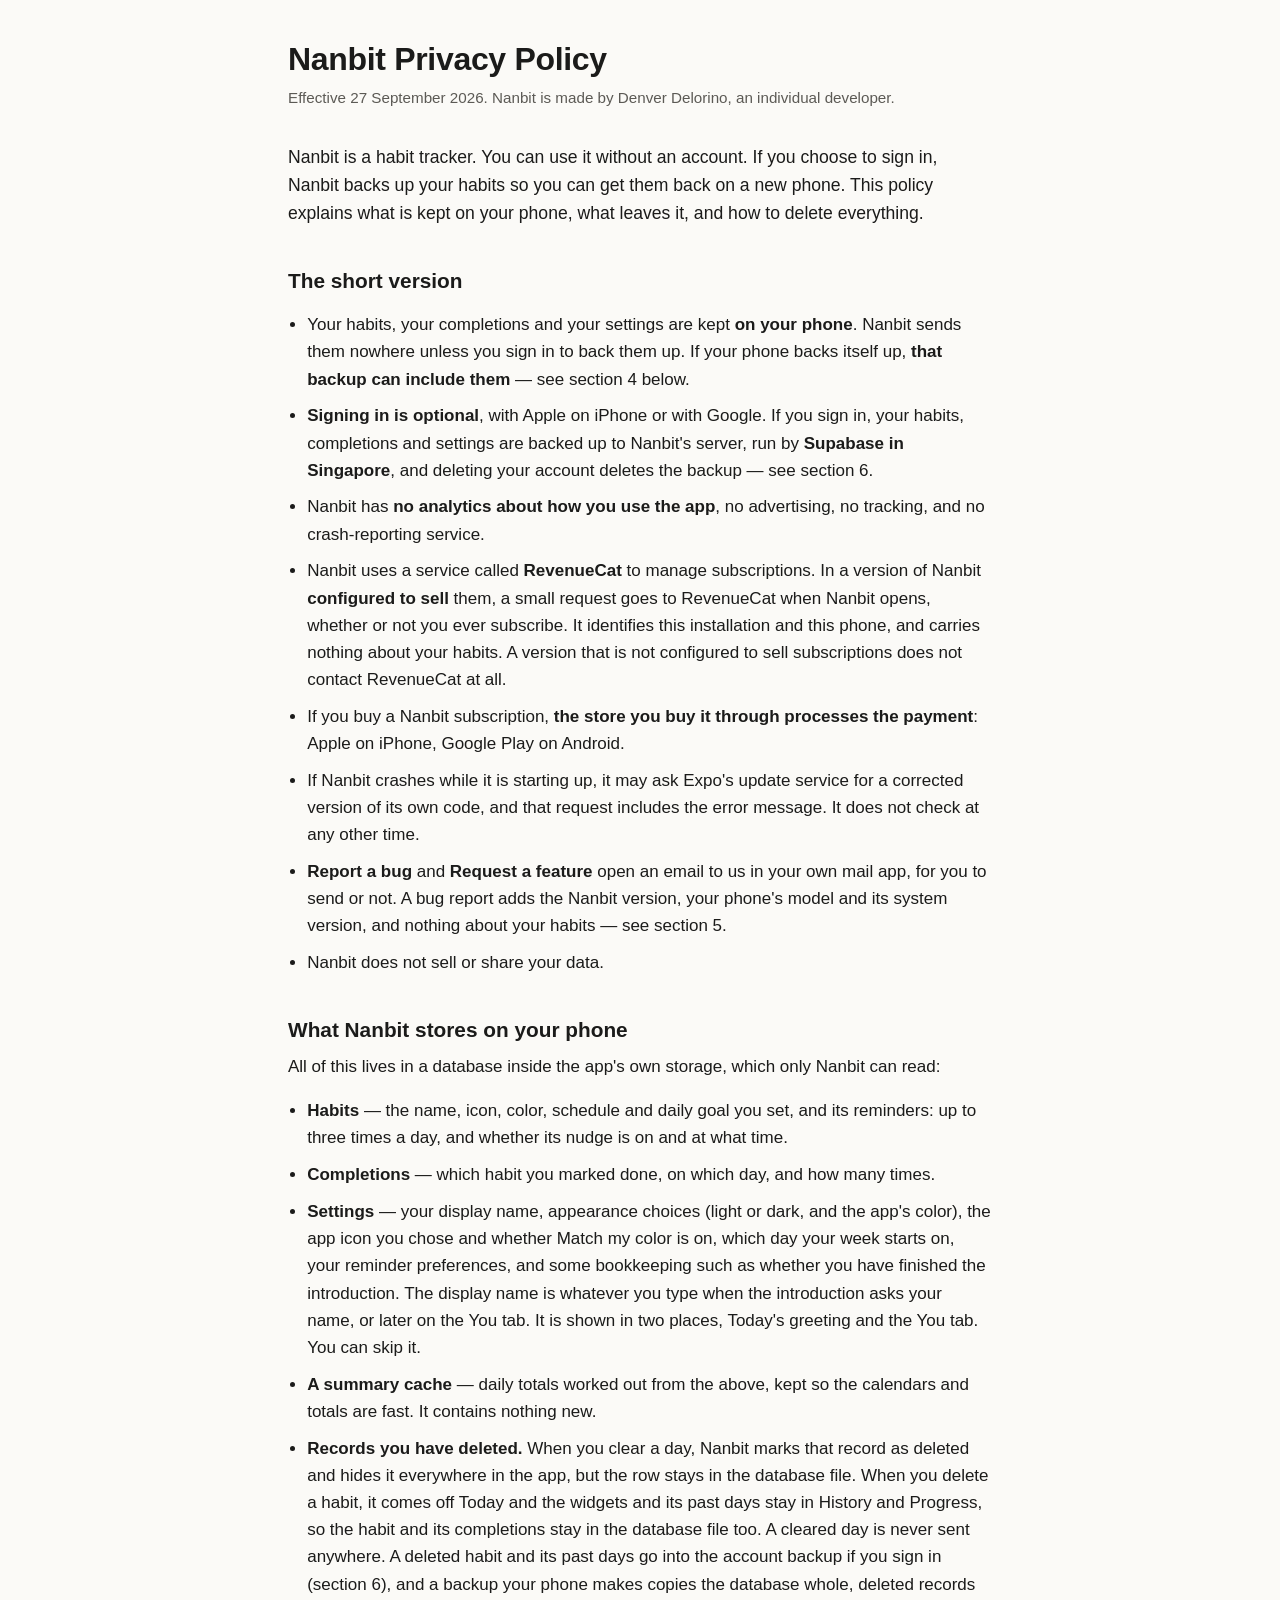
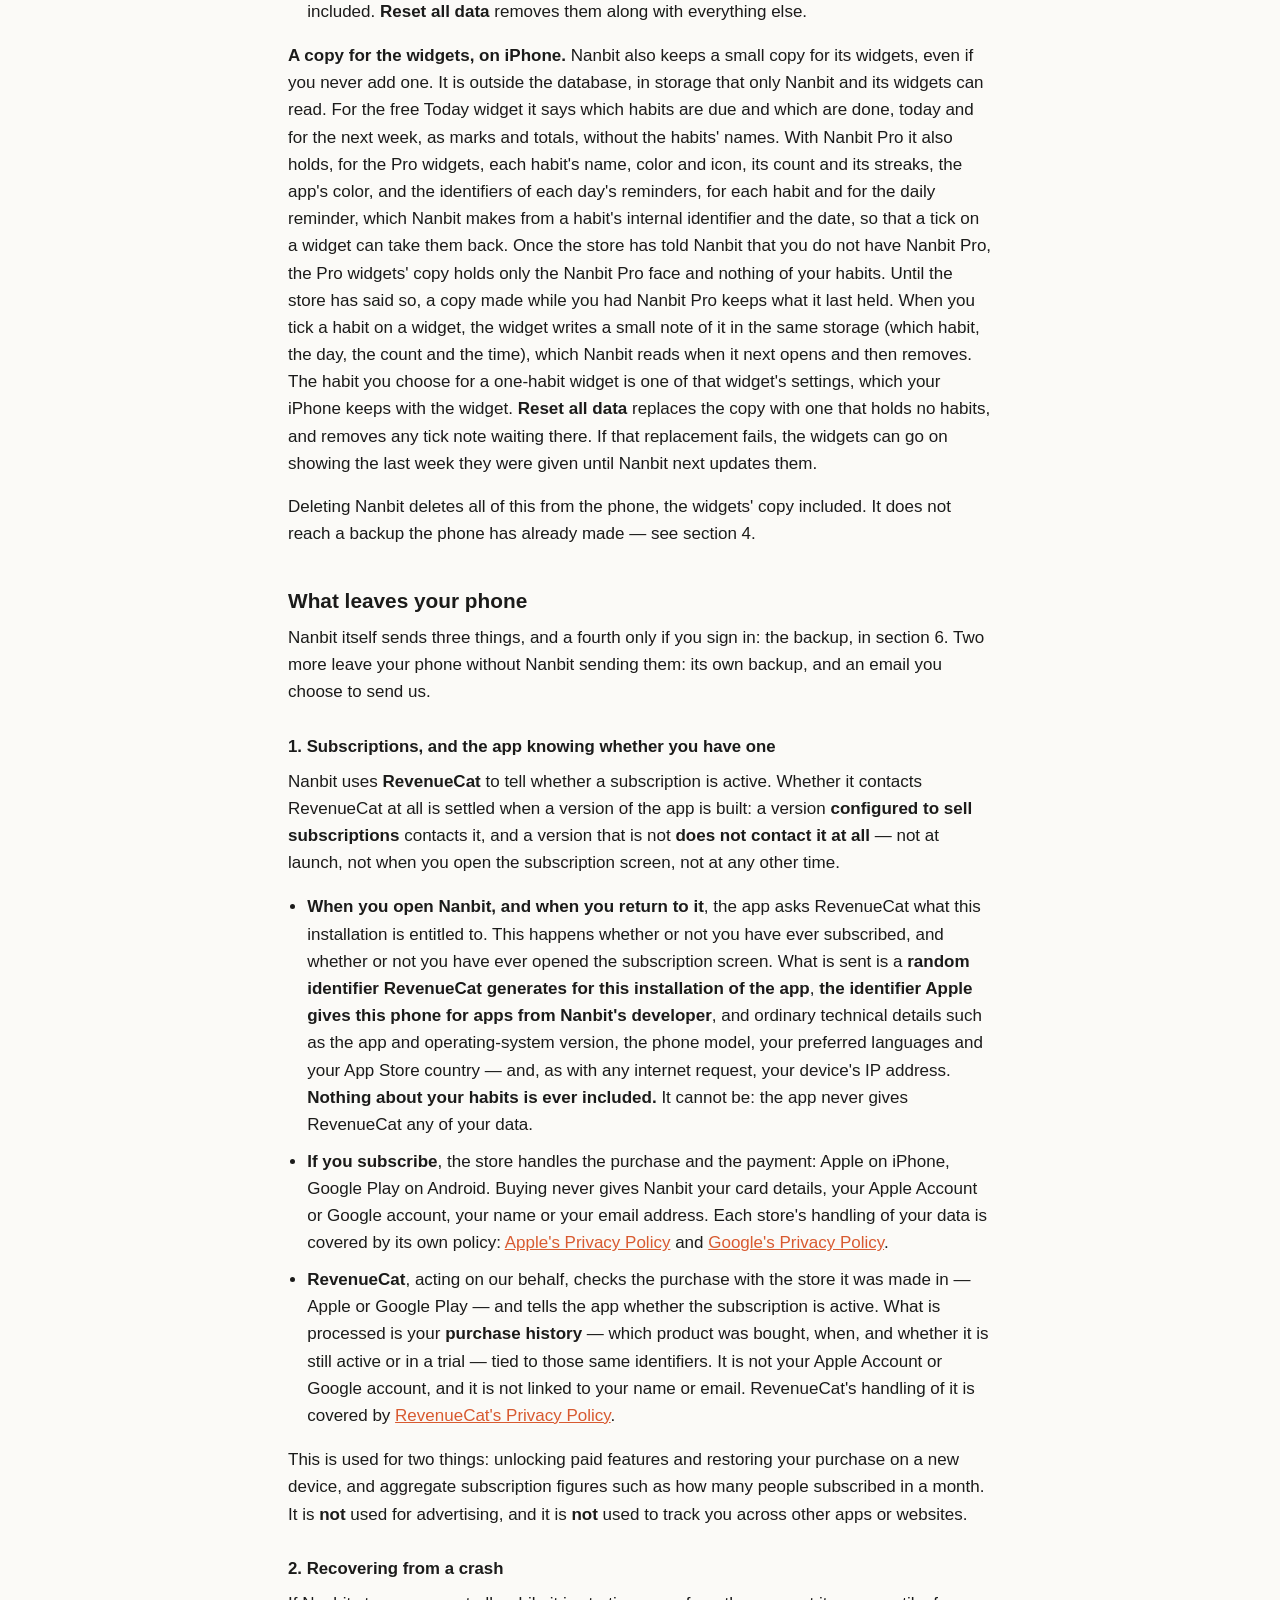
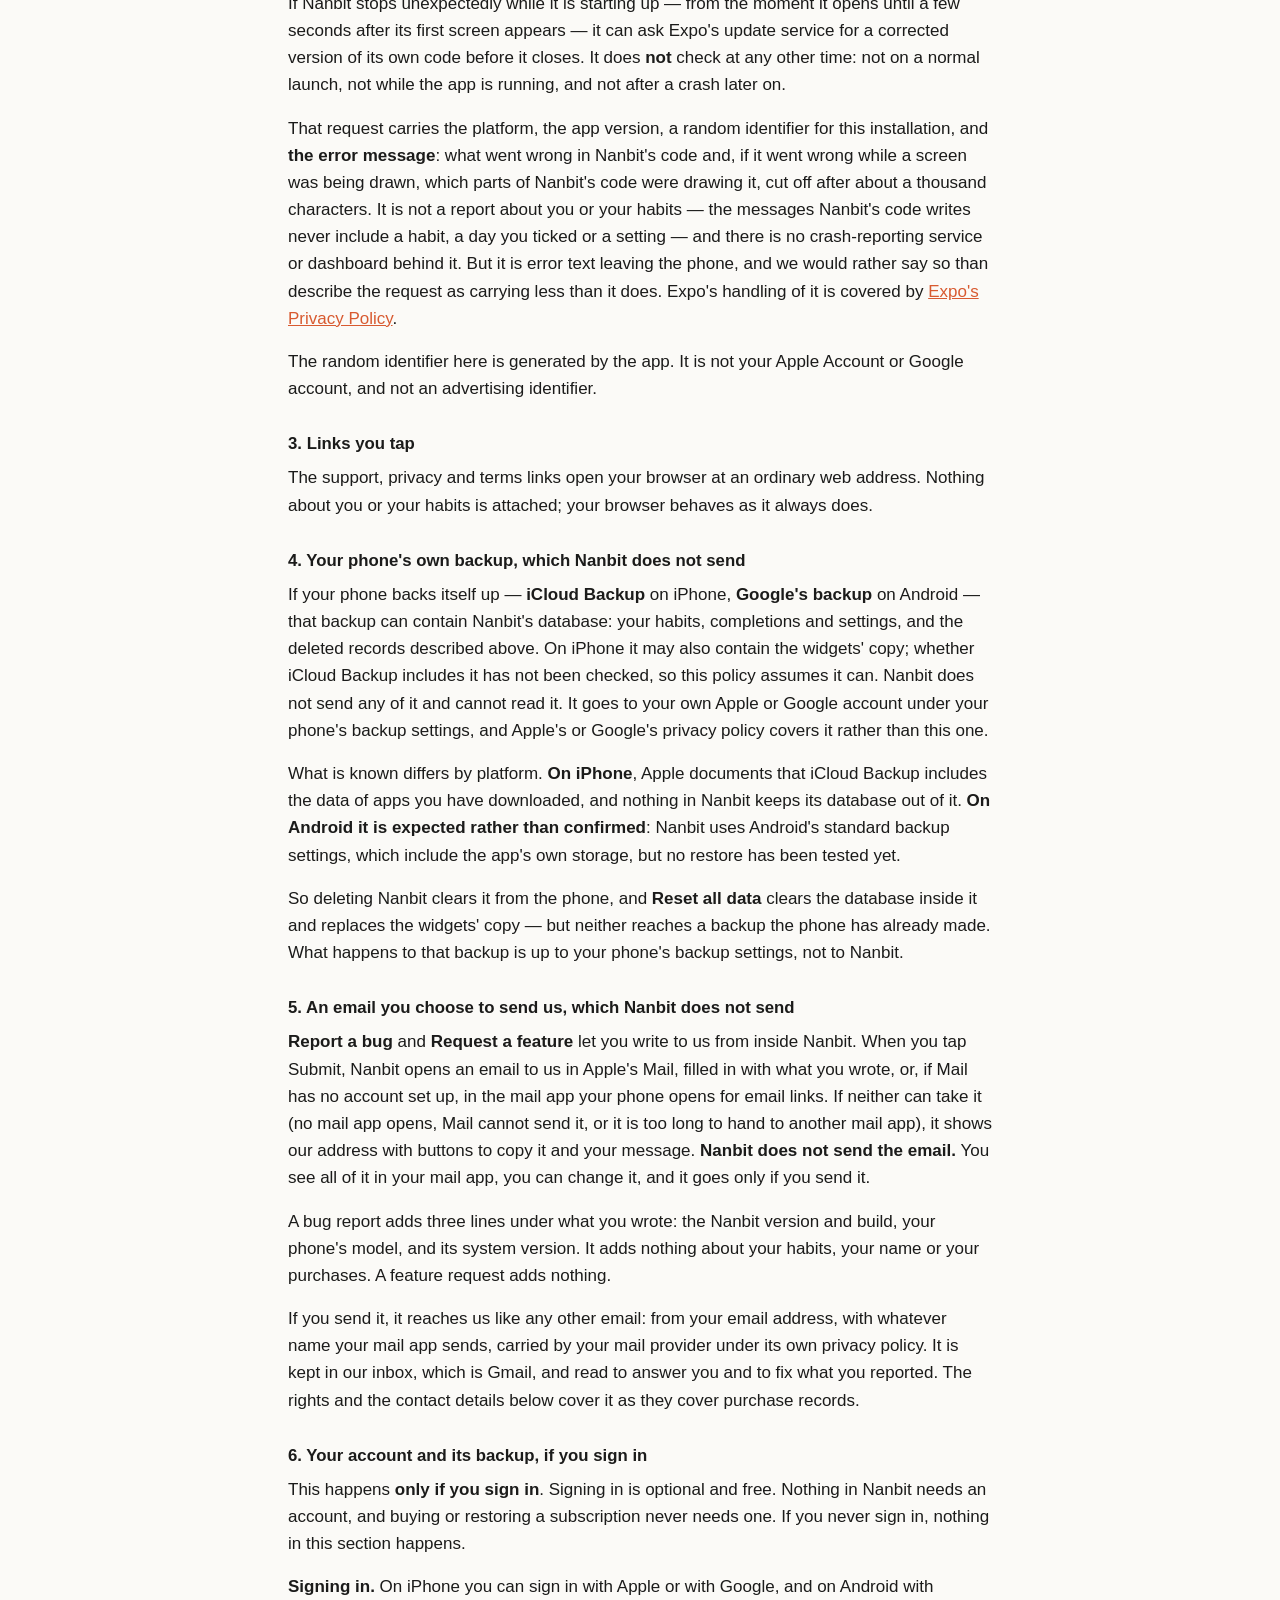
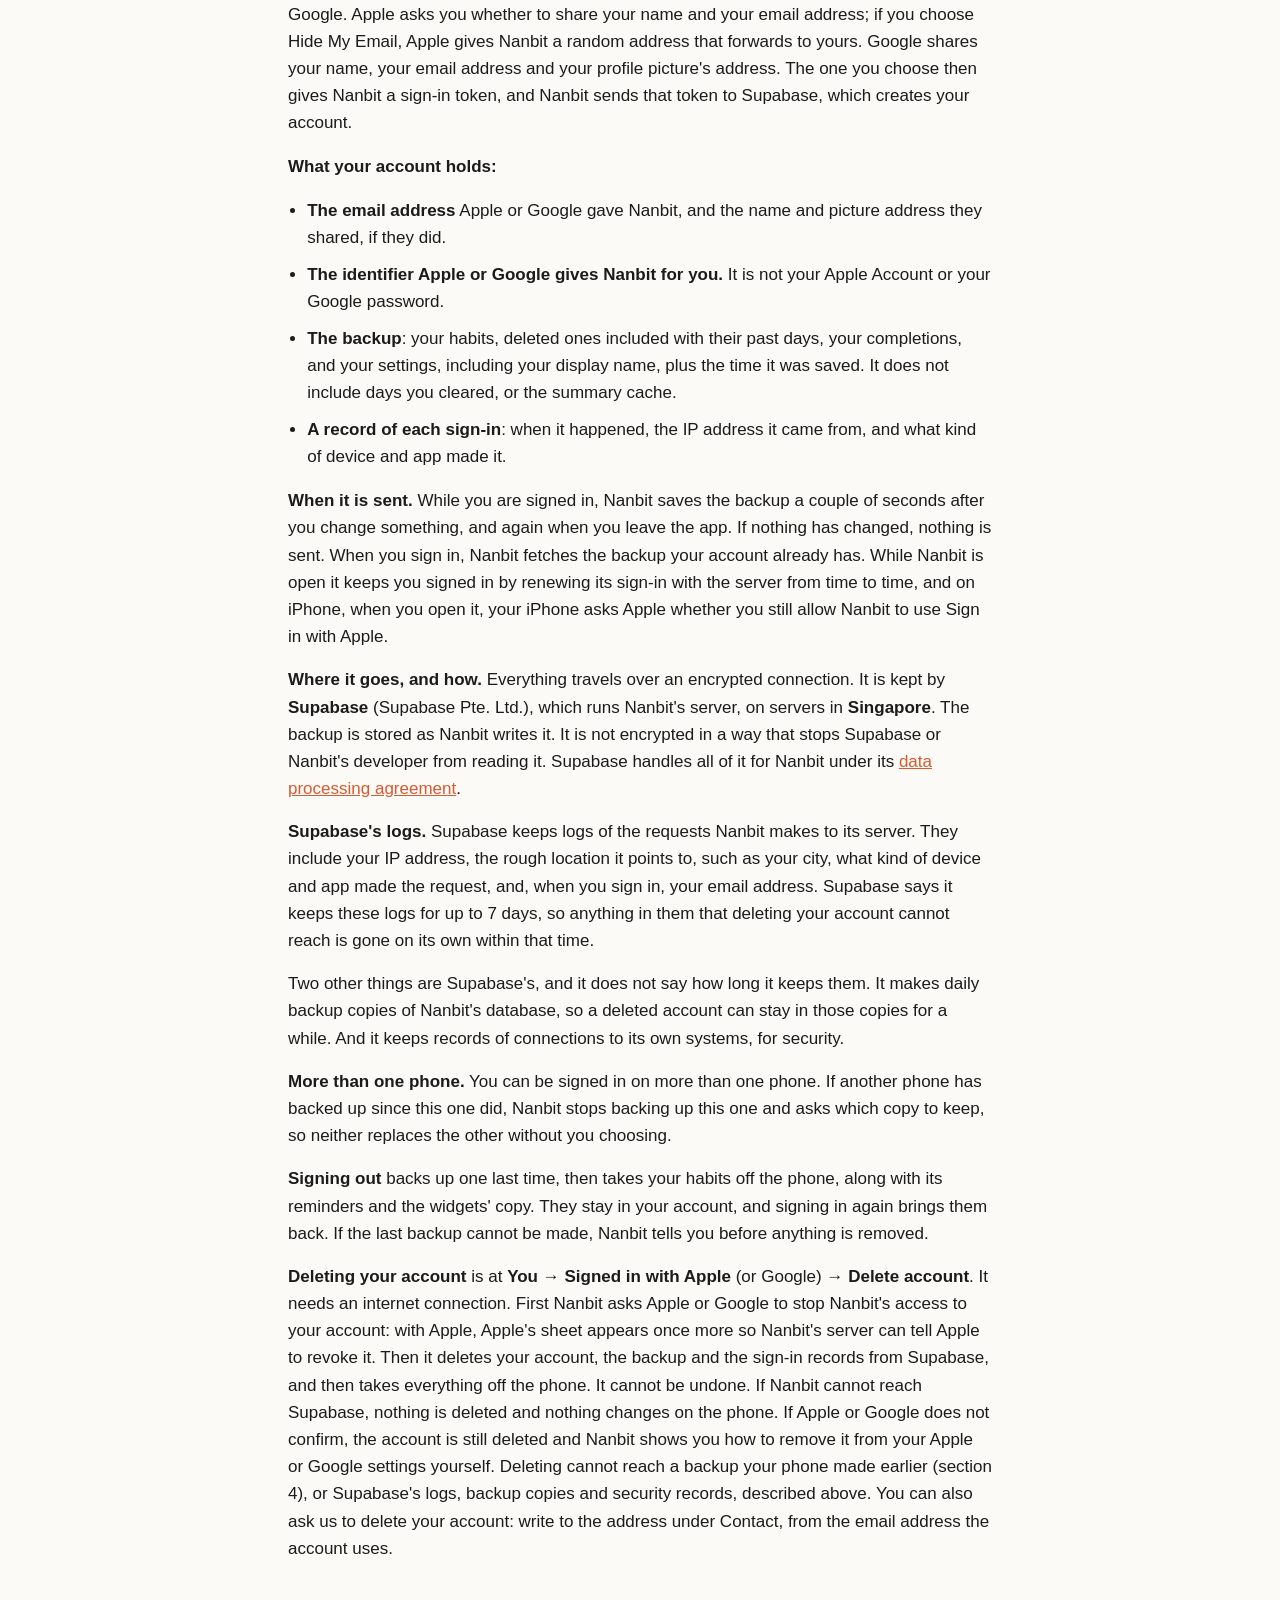
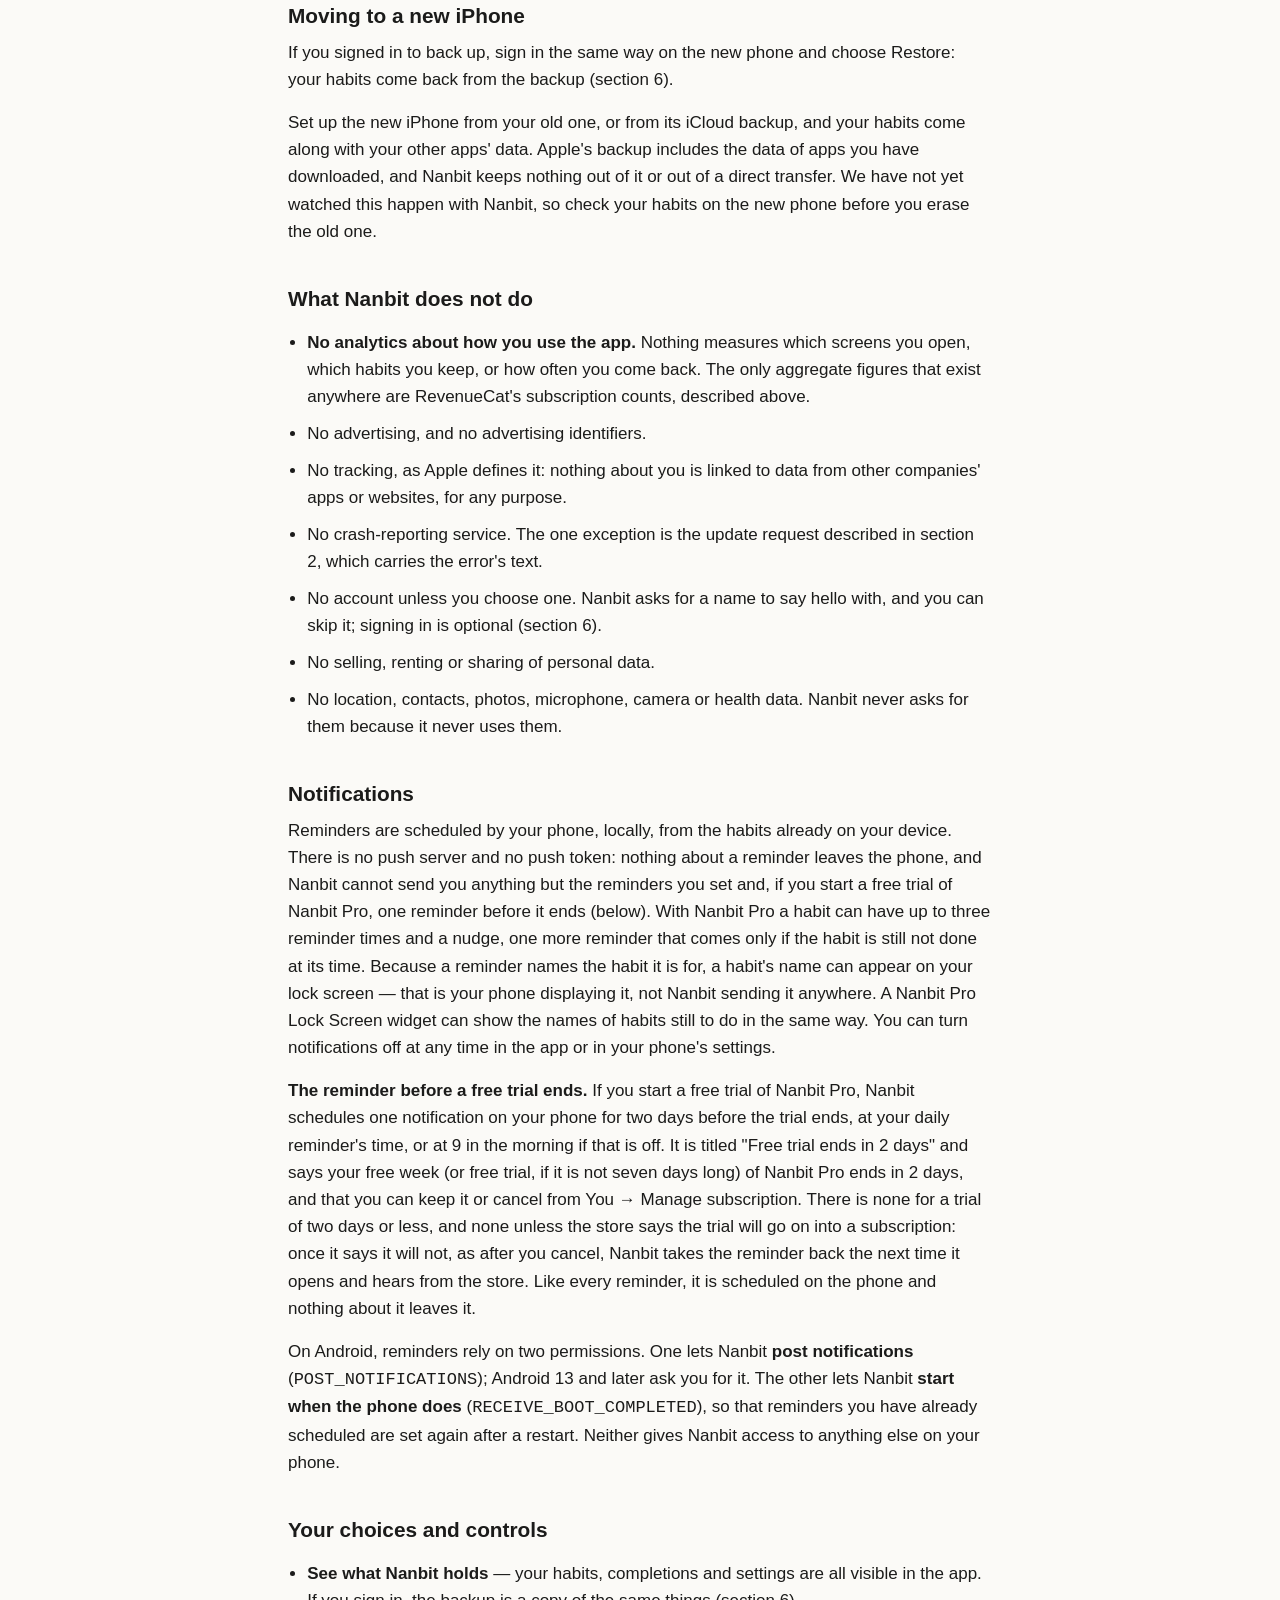
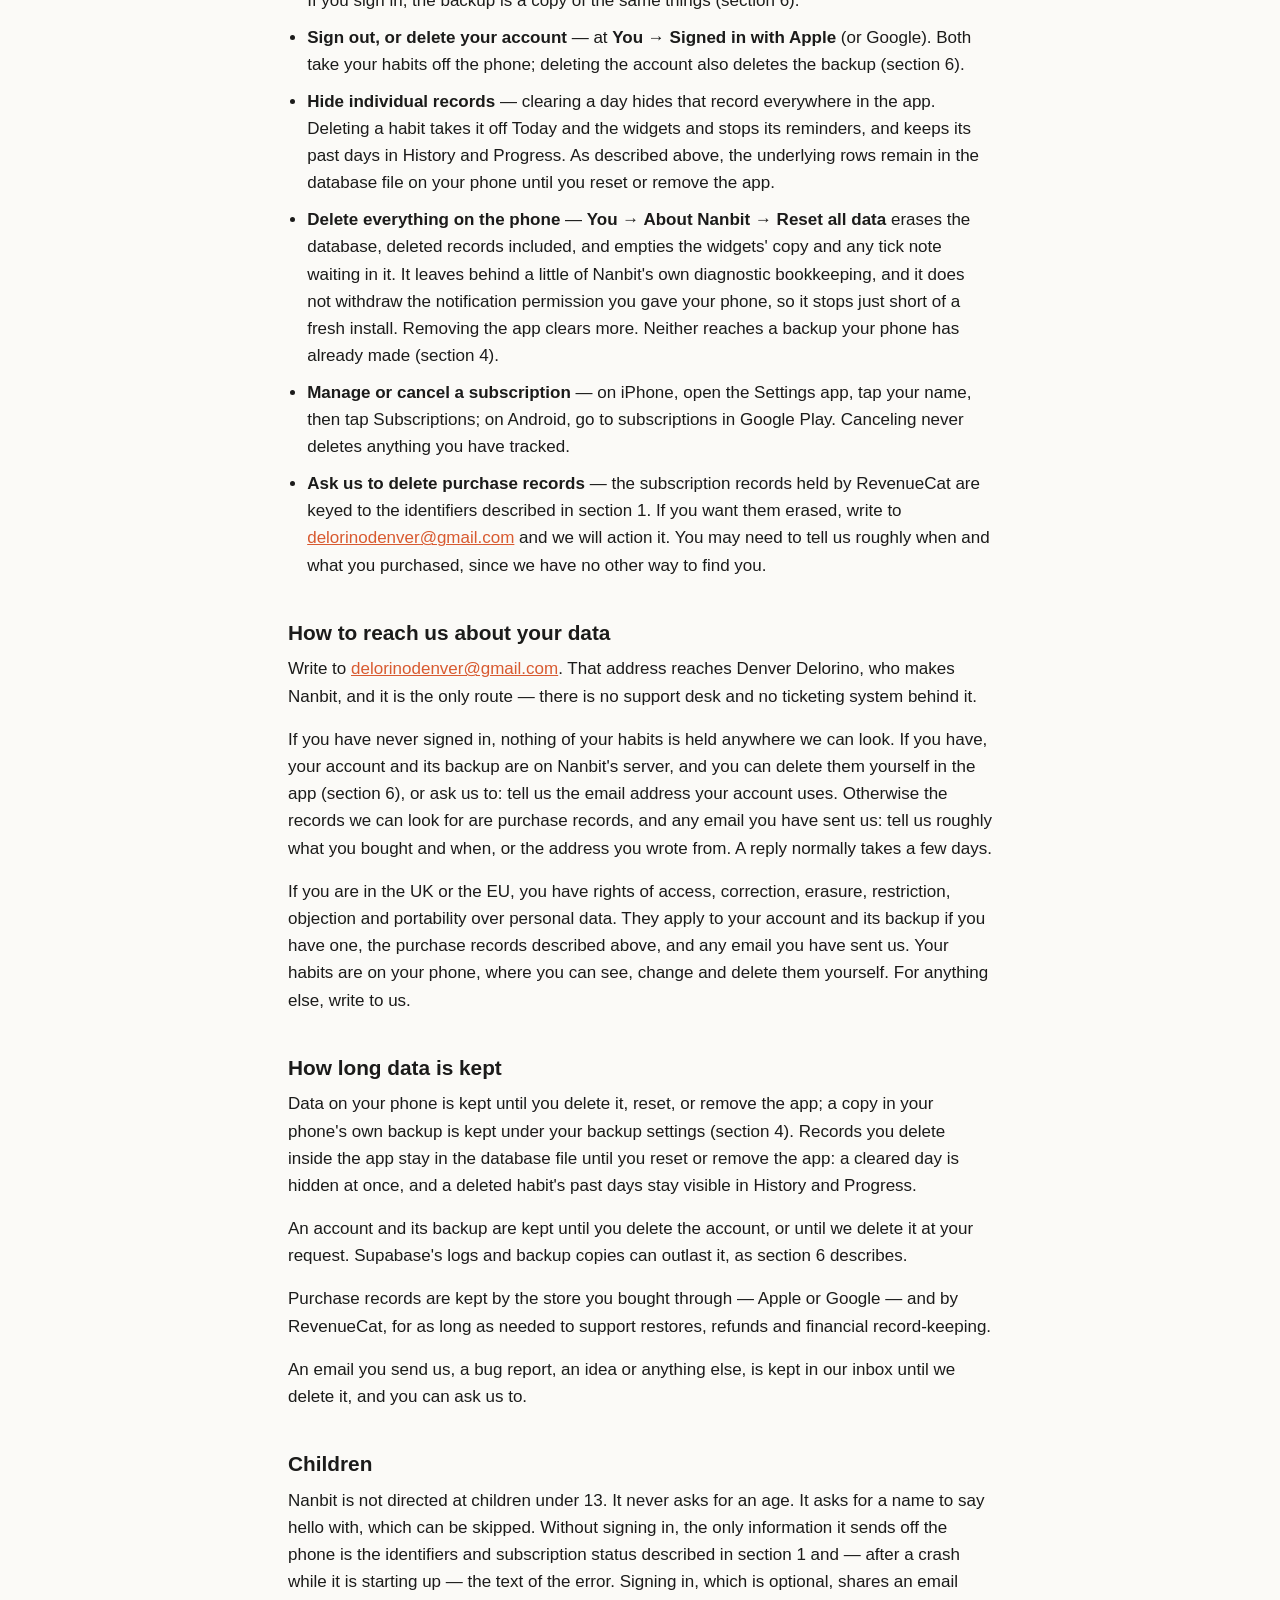
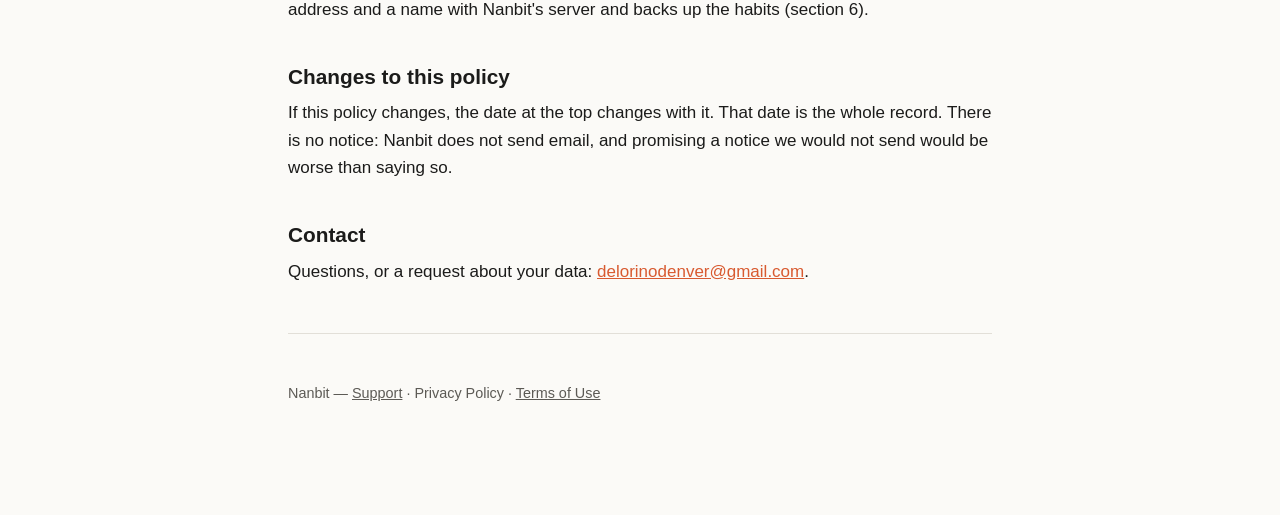
==== privacy.html @ d1ee6d51 "Bring back optional sign-in (Apple, Google) for a free backup, and put the plans last in onboarding " ====
<!doctype html>
<html lang="en">
<head>
<meta charset="utf-8">
<meta name="viewport" content="width=device-width, initial-scale=1">
<title>Nanbit — Privacy Policy</title>
<style>
  :root {
    color-scheme: light dark;
    --ink: #1B1B1A;
    --muted: #5C5A55;
    --rule: #E2DFD8;
    --bg: #FBFAF7;
    --accent: #D85A30;
  }
  @media (prefers-color-scheme: dark) {
    :root {
      --ink: #F2F0EB;
      --muted: #A8A49C;
      --rule: #322F2B;
      --bg: #1B1B1A;
    }
  }
  * { box-sizing: border-box; }
  body {
    margin: 0;
    padding: 40px 20px 96px;
    background: var(--bg);
    color: var(--ink);
    font: 17px/1.6 -apple-system, BlinkMacSystemFont, "Segoe UI", Roboto, Helvetica, Arial, sans-serif;
    -webkit-text-size-adjust: 100%;
  }
  main { max-width: 44rem; margin: 0 auto; }
  h1 { font-size: 2rem; line-height: 1.2; margin: 0 0 8px; letter-spacing: -0.01em; }
  h2 { font-size: 1.3rem; line-height: 1.3; margin: 2.5rem 0 0.6rem; }
  h3 { font-size: 1.05rem; margin: 1.8rem 0 0.4rem; }
  p, li { margin: 0 0 1rem; }
  ul { padding-left: 1.2rem; }
  li { margin-bottom: 0.6rem; }
  a { color: var(--accent); }
  strong { font-weight: 600; }
  .dateline { color: var(--muted); margin: 0 0 2rem; font-size: 0.95rem; }
  .lede { font-size: 1.1rem; }
  hr { border: 0; border-top: 1px solid var(--rule); margin: 3rem 0; }
  footer { color: var(--muted); font-size: 0.9rem; }
  footer a { color: inherit; }
</style>
</head>
<body>
<main>

<h1>Nanbit Privacy Policy</h1>
<!--
  The date below is not moved in the commit that rewrote this page, on purpose.
  This page's own rule is that its date is the whole record of a change, and the
  project's rule is that the date names the day a version becomes the live one
  (README, Rule B). This version goes live on the day 1.1 is submitted for
  review, the owner's decision of 23 September 2026: App Review can open this
  policy from inside the app while testing. The date moves to that submission
  day in the commit that publishes this text.
-->
<p class="dateline">Effective 27 September 2026. Nanbit is made by Denver Delorino, an individual developer.</p>

<!--
  What this rewrite replaced, recorded rather than silently deleted.

  The version live since 13 September 2026 described "You → Export data" and a
  sync that might arrive later. On the morning of 23 September 2026 this page
  was rewritten for an optional account on iPhone — Sign in with Apple, with the
  habits backed up to a Supabase project in Singapore — and that version was
  never published. The owner removed sign-in and accounts the same evening:
  Nanbit ships with no account and no server. This is the rewrite for that app.
  The export was removed on 22 September 2026.

  Every sentence was checked against the code on the evening of 23 September
  2026, with the sources read that day (ROADMAP, "Sign-in removed", has the
  list):

  - What leaves the phone. The only requests left are RevenueCat's SDK and
    expo-updates' error-recovery check; the app's own code makes none
    (src/platform/no-habit-data-leaves.test.ts holds that). RevenueCat iOS
    5.87.1 sends, in its default headers (HTTPClient.swift, read at that tag
    on GitHub), the app and OS versions, the device model, preferred locales,
    the storefront country and X-Apple-Device-Identifier, the IDFV, with no
    condition. Until this rewrite the page listed only RevenueCat's random
    installation identifier, and About said "a random ID for the install and
    nothing else"; both were short of the truth.
  - The crash-recovery request. expo-updates 57 (ErrorRecovery.swift,
    FileDownloader.swift) listens only from launch until ten seconds after the
    first screen, asks for an update from the launch that failed, and sends the
    error as time, domain, code and description, cut to 1,024 characters in the
    Expo-Fatal-Error header. The description is React Native's message, and for
    an error while a screen is drawn React Native appends the component stack
    to it ("This error is located at:", ExceptionsManager.js reportException);
    the line-by-line JavaScript stack is not sent. Until this rewrite the page
    said "the next launch", which was wrong, and "the programmer-facing trace",
    which was half right: a component stack for render errors, nothing more.
    Whether iOS sends a header with line breaks in it intact has not been
    observed.
  - That the error text carries no habit data is a search of every error the
    app builds, now held by src/platform/no-habit-data-leaves.test.ts.
  - Where the data lives, and what removes it: see the comments beside each
    section below.
-->
<!-- Changed 2 October 2026, not yet published: sign-in came back as an optional, free backup (ROADMAP, "Sign-in returns"). -->
<p class="lede">Nanbit is a habit tracker. You can use it without an account. If
you choose to sign in, Nanbit backs up your habits so you can get them back on
a new phone. This policy explains what is kept on your phone, what leaves it,
and how to delete everything.</p>

<h2>The short version</h2>
<ul>
  <li>Your habits, your completions and your settings are kept <strong>on your
    phone</strong>. Nanbit sends them nowhere unless you sign in to back them
    up. If your phone backs itself up, <strong>that backup can include
    them</strong> — see section 4 below.</li>
  <li><strong>Signing in is optional</strong>, with Apple on iPhone or with
    Google. If you sign in, your habits, completions and settings are backed up
    to Nanbit's server, run by <strong>Supabase in Singapore</strong>, and
    deleting your account deletes the backup — see section 6.</li>
  <li>Nanbit has <strong>no analytics about how you use the app</strong>, no
    advertising, no tracking, and no crash-reporting service.</li>
  <li>Nanbit uses a service called <strong>RevenueCat</strong> to manage
    subscriptions. In a version of Nanbit <strong>configured to sell</strong>
    them, a small request goes to RevenueCat when Nanbit opens, whether or not
    you ever subscribe. It identifies this installation and this phone, and
    carries nothing about your habits. A version that is not configured to sell
    subscriptions does not contact RevenueCat at all.</li>
  <li>If you buy a Nanbit subscription, <strong>the store you buy it through
    processes the payment</strong>: Apple on iPhone, Google Play on
    Android.</li>
  <li>If Nanbit crashes while it is starting up, it may ask Expo's update service
    for a corrected version of its own code, and that request includes the
    error message. It does not check at any other time.</li>
  <!--
    Added 25 September 2026, with the Report a bug and Request a feature card;
    not yet published. Section 5 has the detail and the reasoning.
  -->
  <li><strong>Report a bug</strong> and <strong>Request a feature</strong> open
    an email to us in your own mail app, for you to send or not. A bug report
    adds the Nanbit version, your phone's model and its system version, and
    nothing about your habits — see section 5.</li>
  <li>Nanbit does not sell or share your data.</li>
</ul>

<h2>What Nanbit stores on your phone</h2>
<p>All of this lives in a database inside the app's own storage, which only
Nanbit can read:</p>
<ul>
  <!-- Changed 25 September 2026, not yet published: "colour" became "color",
    the owner's request that day for American spelling everywhere. -->
  <!-- Changed 26 September 2026, not yet published. It said "the name, icon,
    color, schedule, daily goal and reminder time you set." Schema 6 (the
    owner's round 5) added a habit's extra reminder times and its nudge, each
    stored on the habit: reminder_more, nudge_enabled and nudge_time
    (src/db/schema.ts), kept whether or not Nanbit Pro is active. -->
  <li><strong>Habits</strong> — the name, icon, color, schedule and daily goal
    you set, and its reminders: up to three times a day, and whether its nudge
    is on and at what time.</li>
  <li><strong>Completions</strong> — which habit you marked done, on which day,
    and how many times.</li>
  <!-- Changed 24 September 2026, not yet published: "appearance choice" became
    "appearance choices", naming the colour theme stored beside light and dark
    since that day (accentTheme, src/logic/types.ts). Changed again 25
    September 2026, not yet published: "the app's colour" became "the app's
    color", the owner's American spelling. -->
  <!-- Changed 26 September 2026, not yet published: the app icon added. The
    setting is appIcon, { matchColor, icon } (src/logic/types.ts), since the
    owner's round 5; the icon itself is asked of iOS, which shows it. -->
  <li><strong>Settings</strong> — your display name, appearance choices (light or
    dark, and the app's color), the app icon you chose and whether Match my
    color is on, which day your week starts on, your reminder preferences, and some bookkeeping such as
    whether you have finished the introduction. The display name is whatever you
    type when the introduction asks your name, or later on the You tab. It is shown in two places, Today's greeting and the
    You tab. You can skip it.</li>
  <!--
    Corrected 24 September 2026, unpublished: the list named "the streak
    grace-day switch", which the owner removed that day with everything behind
    it ("A missed scheduled day now breaks a streak"). A phone that had set it
    may still hold its row, unread, until Reset; "some bookkeeping" covers it.
  -->
  <!--
    Corrected 23 September 2026, unpublished: it said "Nanbit never asks for
    your real name". The owner's onboarding redesign that day added a step
    titled "What's your name?", which asks exactly that. The name is shown in
    Today's greeting (app/(tabs)/index.tsx, greetingLine) and on the You tab
    (app/(tabs)/you.tsx), and is never sent anywhere
    (src/platform/no-habit-data-leaves.test.ts). Until the warm theme of the
    same night it said the You tab was "the one place it is shown", which the
    greeting made false.
  -->
  <!-- Changed 24 September 2026, not yet published: "kept so the charts are
    fast". The Stats tab's charts went that day, when it was rebuilt as
    Progress; the totals still feed History's calendar (app/(tabs)/history.tsx,
    dayTotals). -->
  <li><strong>A summary cache</strong> — daily totals worked out from the above,
    kept so the calendars and totals are fast. It contains nothing new.</li>
  <!--
    Corrected 24 September 2026, unpublished. This said deleting a habit hides
    it everywhere in the app. Since the owner replaced Archive with a delete
    that keeps the past, a deleted habit leaves Today and the widget and stays
    in History and Stats (src/db/repo.ts, deleteHabit, which writes ended_on
    and never deleted_at). Clearing a day still tombstones the completion.

    Changed 26 September 2026, not yet published: "the widget" became "the
    widgets", with the Nanbit Pro widgets of that day.
  -->
  <li><strong>Records you have deleted.</strong> When you clear a day, Nanbit
    marks that record as deleted and hides it everywhere in the app, but the row
    stays in the database file. When you delete a habit, it comes off Today and
    the widgets and its past days stay in History and Progress, so the habit and its
    completions stay in the database file too. A cleared day is never sent
    anywhere. A deleted habit and its past days go into the account backup if
    you sign in (section 6), and a backup your phone makes copies the database
    whole, deleted records included. <strong>Reset all data</strong> removes them along
    with everything else.<!-- Changed 24 September 2026, not yet published:
    "History and Stats" became "History and Progress" with the tab's new
    name. --></li>
</ul>
<!--
  The widget's copy, from the code (checked 23 September 2026):

  - What it holds is `SmallFace` in src/widget/timeline.ts: a model version,
    the day, the date as Today writes it, the state, and for a list the two
    totals, one true/false mark per due habit, each mark's habit colour for the
    light and the dark theme (`ticksLight`, `ticksDark`, the palette's hex
    values), and a count of marks that did not fit. Today and DAYS_AHEAD (7)
    days after it, then a face with no date or marks. No ids, names or icons.
    src/platform/pages.test.ts holds "without the habits' names" to those
    fields, here and in About, and the colours to the palette's own values.
    *Until 24 September 2026 this said "No ids, names, icons or colours", true
    until the widget's marks took each habit's tick colour that day (checked
    against the code the same day). The sentence below is unchanged: a colour
    is a mark's, not a name.*
  - Where: the App Group's UserDefaults, through expo-widgets'
    WidgetsStorage.swift, written from src/widgetHost/index.ts whenever the
    app's data or day changes, whether or not a widget has been added, and only
    on iOS.
  - Replaced, not deleted: resetThisPhone (src/lib/wipe.ts) pushes a
    habit-free week, and one push overwrites the stored week whole. If that
    push fails, the old week stays until the next push.
  - Removed with the app. Apple, "Configuring app groups", read 23 September
    2026: the APIs "to read and write data to that group's shared container"
    include "the init(suiteName:) method to access the app group's shared user
    defaults database". And containerURL(forSecurityApplicationGroupIdentifier:),
    read the same day: "when all the apps in a given app group are removed from
    the device, the system detects this condition and removes the corresponding
    group directory as well". Nanbit and its widget are the group's only
    members. *Until 23 September the page said only what Apple says about the
    storage, because the second quotation had been read and the first had not;
    both have now.*
  - Earlier in the day this paragraph also said signing out and deleting your
    account replaced the copy; both went with sign-in.
-->
<!--
  Changed 26 September 2026, not yet published: the Nanbit Pro widgets of the
  owner's round 5. The paragraph said: "A copy for the widget, on iPhone.
  Nanbit also keeps a small copy for its home-screen widget, even if you never
  add the widget. It is outside the database, in storage that only Nanbit and
  its widget can read. It says which habits are due and which are done, today
  and for the next week, as marks and totals, without the habits' names.
  Reset all data replaces it with one that holds no habits. If that
  replacement fails, the widget can go on showing the last week it was given
  until Nanbit next updates it." "Without the habits' names" is still true of
  the free small widget's copy and false of the Pro widgets'. From the code
  that day:

  - What is pushed: widgetPayloadsFor (src/widget/faces.ts). The small
    widget's copy is unchanged (the comment above). For a subscriber, the
    list, one-habit, Lock Screen and streak kinds are given, today and for the
    next 7 days, each listed habit's name, colors (hex), an SF Symbol's name
    for its icon, its count and what a tap would write, its streaks, the
    day's done count and overall streak, the app's theme colors, today's
    reminder identifiers for each habit (reminderIdsForHabitDay: Nanbit's own,
    made of the habit's id and the day) and the daily reminder's, and the ids
    of tick files the app has handled. Deleted habits are never in it. On the
    store's definite "not Pro" those kinds are given only the Nanbit Pro face
    and none of the habits; with no definite answer they are not pushed at
    all, so a lapsed subscriber's copy keeps what it held until the definite
    answer (proWidgetFace, src/widget/pro.ts). The page says so. src/platform/pages.test.ts holds every field of every kind, and About
    says the same (app/settings/about.tsx).
  - The tick files: widget-ticks/<id>.json in the App Group, holding
    {id, habitId, day, count, at}, written by NanbitTickIntent.swift; applied
    by the app at launch and on return, and removed once a push carrying them
    as handled has landed (src/widgetHost/ticks.ts). A tick dated after the
    app's today waits, file kept, for its day (since the review of 26
    September 2026).
  - Reset: resetThisPhone (src/lib/wipe.ts) pushes a habit-free copy to every
    kind and clears widget-ticks/.
  - The habit a one-habit widget shows is its configuration intent's
    parameter (NanbitHabitConfiguration in native/widgets/NanbitHabit.swift),
    which WidgetKit keeps with the widget; the app writes nothing of it. Read
    from the code, not observed on a phone.
-->
<p><strong>A copy for the widgets, on iPhone.</strong> Nanbit also keeps a small
copy for its widgets, even if you never add one. It is outside the database,
in storage that only Nanbit and its widgets can read. For the free Today widget it says which habits are due and which
are done, today and for the next week, as marks and
totals, without the habits' names. With Nanbit Pro it also holds, for the Pro
widgets, each habit's name, color and icon, its count and its streaks, the
app's color, and the identifiers of each day's reminders, for each habit and
for the daily reminder, which Nanbit makes from a habit's internal identifier
and the date, so that a tick on a widget can take them back. Once the store has
told Nanbit that you do not have Nanbit Pro, the Pro widgets' copy holds
only the Nanbit Pro face and nothing of your habits. Until the store has said
so, a copy made while you had Nanbit Pro keeps what it last held. When you tick a habit on a
widget, the widget writes a small note of it in the same storage (which habit,
the day, the count and the time), which Nanbit reads when it next opens and then
removes. The habit you choose for a one-habit widget is one of that widget's
settings, which your iPhone keeps with the widget. <strong>Reset all data</strong>
replaces the copy with one that holds no habits, and removes any tick note waiting
there. If that replacement fails, the widgets can go on showing the last week they
were given until Nanbit next updates them.</p>
<!--
  Deleting the app. Apple, iPhone User Guide, "Remove or delete apps from
  iPhone", read 23 September 2026: "Deleting an app removes it and its data from
  your iPhone." The database lives in the app's own container
  (<container>/Documents/SQLite/nanbit.db: expo-sqlite 57.0.2,
  SQLiteModule.swift, defaultDatabaseDirectory; the app passes no directory),
  and the widget's copy in the App Group, above.

  Nothing about the Keychain any more. The sign-in build of 22 and 23 September
  kept a sign-in there and cleared it on the next install; this build writes
  nothing to the Keychain, and no public build ever wrote to it.
-->
<!-- Changed 26 September 2026, not yet published: "the widget's copy" became
  "the widgets' copy"; the tick notes live in the same App Group. -->
<p>Deleting Nanbit deletes all of this from the phone, the widgets' copy
included. It does not reach a backup the phone has already made — see section
4.</p>

<h2>What leaves your phone</h2>
<!--
  Changed 25 September 2026, not yet published. It said "A fourth is sent by
  your phone rather than by Nanbit: its own backup, described last." The Report
  a bug and Request a feature card added a fifth that Nanbit does not send
  either, an email the person sends from their own mail app, so the sentence
  would have left it out and section 4 was no longer last.
-->
<!-- Changed 2 October 2026, not yet published: sign-in came back as an optional, free backup (ROADMAP, "Sign-in returns"). -->
<p>Nanbit itself sends three things, and a fourth only if you sign in: the
backup, in section 6. Two more leave your phone without Nanbit sending them:
its own backup, and an email you choose to send us.</p>

<h3>1. Subscriptions, and the app knowing whether you have one</h3>
<!--
  The scoping here is load-bearing, and it is keyed to the condition the code
  actually tests. That condition is apiKey() in src/purchases/revenuecat.ts,
  which reads this build's own key out of the Expo config: configure() returns
  false without one, and every other call waits on it, so a build with no key
  for its platform never contacts RevenueCat. Every Android build so far has
  extra.revenueCatApiKeyAndroid null and has contacted it never.

  Until 13 September 2026 this said the request happens "wherever Nanbit sells
  subscriptions". That was true, and it was keyed to a condition that exists
  nowhere in the code -- nothing anywhere branches on whether anything is for
  sale -- so nothing in the repository could have caught it going wrong. How a
  version is built is the condition that actually decides it, it is checkable,
  and it stays true when Android sales start. src/platform/pages.test.ts pins
  the wording here and on the About screen, which says the same thing in the app.

  What the request identifies was corrected on 23 September 2026: the page
  named RevenueCat's random installation identifier only. RevenueCat iOS 5.87.1
  also sends the IDFV in every request's headers, whatever
  automaticDeviceIdentifierCollectionEnabled says (HTTPClient.swift, read at
  the 5.87.1 tag). Apple's name for it is identifierForVendor: the same for
  every app from one developer on one phone, and different on another phone.
-->
<p>Nanbit uses <strong>RevenueCat</strong> to tell whether a subscription is
active. Whether it contacts RevenueCat at all is settled when a version of the
app is built: a version <strong>configured to sell subscriptions</strong>
contacts it, and a version that is not <strong>does not contact it at
all</strong> — not at launch, not when you open the subscription screen, not at
any other time.</p>
<ul>
  <li><strong>When you open Nanbit, and when you return to it</strong>, the app
    asks RevenueCat what this installation is entitled to. This happens whether
    or not you have ever subscribed, and whether or not you have ever opened the
    subscription screen. What is sent is a <strong>random identifier RevenueCat
    generates for this installation of the app</strong>, <strong>the identifier
    Apple gives this phone for apps from Nanbit's developer</strong>, and
    ordinary technical details such as the app and operating-system version, the
    phone model, your preferred languages and your App Store country — and, as
    with any internet request, your device's IP address.
    <strong>Nothing about your habits is ever included.</strong> It cannot be:
    the app never gives RevenueCat any of your data.</li>
  <li><strong>If you subscribe</strong>, the store handles the purchase and the
    payment: Apple on iPhone, Google Play on Android. Buying never gives
    Nanbit your card details, your Apple Account or Google account, your name or
    your email address. Each store's handling of your data is covered by its own policy:
    <a href="https://www.apple.com/legal/privacy/">Apple's Privacy Policy</a>
    and <a href="https://policies.google.com/privacy">Google's Privacy
    Policy</a>.</li>
  <!--
    The Google half of "not linked to your name or email" was checked rather
    than mirrored from Apple's. Play Developer API, SubscriptionPurchase, read
    11 September 2026: the buyer's email, given name, family name, profile name
    and profile id are each "Only present for purchases made with 'Subscribe
    with Google'", which Nanbit's purchases are not.
  -->
  <li><strong>RevenueCat</strong>, acting on our behalf, checks the purchase
    with the store it was made in — Apple or Google Play — and tells the app
    whether the subscription is active. What is processed is your
    <strong>purchase history</strong> — which product was bought, when, and
    whether it is still active or in a trial — tied to those same identifiers.
    It is not your Apple Account or Google account, and it is not linked to your
    name or email. RevenueCat's handling of it is covered by
    <a href="https://www.revenuecat.com/privacy">RevenueCat's Privacy Policy</a>.</li>
</ul>
<p>This is used for two things: unlocking paid features and restoring your
purchase on a new device, and aggregate subscription figures such as how many
people subscribed in a month. It is <strong>not</strong> used for advertising,
and it is <strong>not</strong> used to track you across other apps or
websites.</p>

<h3>2. Recovering from a crash</h3>
<p>If Nanbit stops unexpectedly while it is starting up — from the moment it
opens until a few seconds after its first screen appears — it can ask Expo's
update service for a corrected version of its own code before it closes. It does
<strong>not</strong> check at any other time: not on a normal launch, not while
the app is running, and not after a crash later on.</p>
<p>That request carries the platform, the app version, a random identifier for
this installation, and <strong>the error message</strong>: what went wrong in
Nanbit's code and, if it went wrong while a screen was being drawn, which parts
of Nanbit's code were drawing it, cut off after about a thousand characters. It
is not a report about you or your habits — the messages Nanbit's code writes
never include a habit, a day you ticked or a setting — and there is no
crash-reporting service or dashboard behind it. But it is error text leaving the phone, and we would
rather say so than describe the request as carrying less than it does. Expo's
handling of it is covered by <a href="https://expo.dev/privacy">Expo's Privacy
Policy</a>.</p>
<p>The random identifier here is generated by the app. It is not your Apple
Account or Google account, and not an advertising identifier.</p>

<h3>3. Links you tap</h3>
<p>The support, privacy and terms links open your browser at an ordinary web
address. Nothing about you or your habits is attached; your browser behaves as
it always does.</p>

<h3>4. Your phone's own backup, which Nanbit does not send</h3>
<!--
  Scoped to what is established on each platform. iPhone: Apple, "What does
  iCloud back up?", support.apple.com/en-us/108770, "Published Date: May 01,
  2025", read 23 September 2026: "iCloud Backup includes app data for the apps
  that you've downloaded on your device." The database is in the app's own
  Documents directory, and nothing in the app, expo-sqlite, expo-file-system or
  expo-widgets sets a backup-exclusion attribute on it or on the widget's
  storage (searched 23 September 2026). Whether iCloud Backup carries an App
  Group's storage is not stated on any Apple page read, so the widget sentence
  assumes it can.

  Android: expected rather than confirmed. ROADMAP's entry "Does an Android
  backup carry Nanbit's habits to a new phone?" has the chain and the adb bmgr
  test that settles it, and src/platform/pages.test.ts pins the scoping so that
  changing it is deliberate. For a day, 22 to 23 September 2026, a build with
  sign-in added backup rules through expo-secure-store that would have kept the
  database out of Android's backup; the package went with sign-in, and no such
  build was published.
-->
<p>If your phone backs itself up — <strong>iCloud Backup</strong> on iPhone,
<strong>Google's backup</strong> on Android — that backup can contain Nanbit's
database: your habits, completions and settings, and the deleted records
described above. On iPhone it may also contain the widgets' copy; whether iCloud
Backup includes it has not been checked, so this policy assumes it can.<!--
  Changed 26 September 2026, not yet published: "the widget's copy" became
  "the widgets' copy", with the Pro widgets and their tick notes. --> Nanbit
does not send any of it and cannot read it. It goes to your own Apple or Google
account under your phone's backup settings, and Apple's or Google's privacy
policy covers it rather than this one.</p>
<p>What is known differs by platform. <strong>On iPhone</strong>, Apple
documents that iCloud Backup includes the data of apps you have downloaded, and
nothing in Nanbit keeps its database out of it. <strong>On Android it is expected
rather than confirmed</strong>: Nanbit uses Android's standard backup settings,
which include the app's own storage, but no restore has been tested yet.</p>
<p>So deleting Nanbit clears it from the phone, and <strong>Reset all
data</strong> clears the database inside it and replaces the widgets' copy<!--
  Changed 26 September 2026, not yet published: "the widget's copy" became
  "the widgets' copy", with the Nanbit Pro widgets. --> — but
neither reaches a backup the phone has already made. What happens to that backup
is up to your phone's backup settings, not to Nanbit.</p>

<h3>5. An email you choose to send us, which Nanbit does not send</h3>
<!--
  Added 25 September 2026 with the Report a bug and Request a feature card, the
  owner's request of that day; not yet published. Checked against the code that
  day:

  - src/feedback/compose.ts builds the email: the person's words, and for a bug
    report only, three lines from `bugDetails` (the version and build as About
    shows them, expo-device's `modelName`, and `Platform.Version`). Nothing that
    builds or sends a report imports the database, the habits, the name or the
    store (src/feedback/__tests__/reach.test.ts).
  - src/platform/feedback.ts hands it to Apple's Mail sheet (expo-mail-composer
    57.0.2, MFMailComposeViewController), or, with no Mail account, to
    whichever app opens a mailto: link, or shows the address and two copy
    buttons. Nanbit opens no connection for any of it
    (src/platform/no-habit-data-leaves.test.ts), and nothing is sent unless the
    person sends it from their mail app, where they see it whole first.
  - The address is src/feedback/address.ts, held to this site's support page by
    src/feedback/__tests__/address.test.ts. It is a Gmail address, so an email
    sent to it is kept by Google's Gmail.

  Why the App Store privacy answers do not change: ROADMAP, "Report a bug and
  Request a feature", has the owner's decision and Apple's wording.
-->
<p><strong>Report a bug</strong> and <strong>Request a feature</strong> let you
write to us from inside Nanbit. When you tap Submit, Nanbit opens an email to us
in Apple's Mail, filled in with what you wrote, or, if Mail has no account set
up, in the mail app your phone opens for email links. If neither can take it
(no mail app opens, Mail cannot send it, or it is too long to hand to another
mail app), it shows our address with buttons to copy it and your message.
<!-- Changed 25 September 2026, the same day, not yet published: it said "If
  neither can open, it shows our address", which left out a report too long
  for an email link and Mail failing after its sheet opened; both show the
  address too (src/feedback/send.ts, `CopyReason`). --> <strong>Nanbit does
not send the email.</strong> You see all of it in your mail app, you can change
it, and it goes only if you send it.</p>
<p>A bug report adds three lines under what you wrote: the Nanbit version and
build, your phone's model, and its system version. It adds nothing about your
habits, your name or your purchases. A feature request adds nothing.</p>
<p>If you send it, it reaches us like any other email: from your email address,
with whatever name your mail app sends, carried by your mail provider under its
own privacy policy. It is kept in our inbox, which is Gmail, and read to answer
you and to fix what you reported. The rights and the contact details below
cover it as they cover purchase records.</p>

<!--
  Added 2 October 2026, not yet published, when the owner brought sign-in back
  as an optional, free backup with Apple and Google (ROADMAP, "Sign-in
  returns"). Adapted from the account section written and checked on 23
  September 2026 (pages/privacy.html at 7b1b130^), with what changed:
  Google as well as Apple, Android as well as iPhone, more than one phone
  signed in at once, and the Apple credential revoked by Nanbit's server
  function when the account is deleted.

  NOT RE-READ ON 2 OCTOBER: the Supabase facts below (log retention "up to 7
  days" from supabase.com/pricing; what the logs hold from the log field
  reference; daily backups and traffic flow logs from supabase.com/legal/dpa
  "Version 1 — August 1, 2026") were read on 23 September 2026 and are carried
  over, not checked again. Read them again before this page is published.
  "Up to 7 days" holds on the Free and Pro plans only.

  Checked against the code on 2 October 2026:
  - What the backup holds: toBackupJson(repo.loadEverything(db)), which is
    loadTrackedHabits (listed and deleted habits), loadAllCompletions
    (deleted_at IS NULL: cleared days are not in it) and loadSettings.
  - When it is sent: src/account/scheduler.ts (SAVE_DEBOUNCE_MS, 2 seconds;
    nothing when the fingerprint is unchanged), a flush when the app goes to
    the background (AccountProvider), the fetch on sign-in, and Supabase's
    token refresh while the app is in front (remote.ts, watchForeground).
  - Apple's credential check at launch: AccountProvider, credentialState.
  - Delete: src/account/flows.ts, deleteAccountAndEmpty: revoke, then the
    server, then the phone; nothing on the phone changes if the server does
    not delete.
  - What Google shares: the OpenID token carries name, email and picture; what
    Supabase keeps of it was read from its docs in September for Apple only.
    The sentence errs toward disclosure (privacy statements in doubt are
    resolved toward saying more).
-->
<h3>6. Your account and its backup, if you sign in</h3>
<p>This happens <strong>only if you sign in</strong>. Signing in is optional and
free. Nothing in Nanbit needs an account, and buying or restoring a
subscription never needs one. If you never sign in, nothing in this section
happens.</p>

<p><strong>Signing in.</strong> On iPhone you can sign in with Apple or with
Google, and on Android with Google. Apple asks you whether to share your name
and your email address; if you choose Hide My Email, Apple gives Nanbit a
random address that forwards to yours. Google shares your name, your email
address and your profile picture's address. The one you choose then gives
Nanbit a sign-in token, and Nanbit sends that token to Supabase, which creates
your account.</p>

<p><strong>What your account holds:</strong></p>
<ul>
  <li><strong>The email address</strong> Apple or Google gave Nanbit, and the
    name and picture address they shared, if they did.</li>
  <li><strong>The identifier Apple or Google gives Nanbit for you.</strong> It
    is not your Apple Account or your Google password.</li>
  <li><strong>The backup</strong>: your habits, deleted ones included with
    their past days, your completions, and your settings, including your display
    name, plus the time it was saved. It does not include days you cleared, or
    the summary cache.</li>
  <li><strong>A record of each sign-in</strong>: when it happened, the IP address
    it came from, and what kind of device and app made it.</li>
</ul>

<p><strong>When it is sent.</strong> While you are signed in, Nanbit saves the
backup a couple of seconds after you change something, and again when you leave
the app. If nothing has changed, nothing is sent. When you sign in, Nanbit
fetches the backup your account already has. While Nanbit is open it keeps you
signed in by renewing its sign-in with the server from time to time, and on
iPhone, when you open it, your iPhone asks Apple whether you still allow Nanbit
to use Sign in with Apple.</p>

<p><strong>Where it goes, and how.</strong> Everything travels over an encrypted
connection. It is kept by <strong>Supabase</strong> (Supabase Pte. Ltd.), which
runs Nanbit's server, on servers in <strong>Singapore</strong>. The backup is
stored as Nanbit writes it. It is not encrypted in a way that stops Supabase or
Nanbit's developer from reading it. Supabase handles all of it for Nanbit under
its <a href="https://supabase.com/legal/dpa">data processing agreement</a>.</p>

<p><strong>Supabase's logs.</strong> Supabase keeps logs of the requests Nanbit
makes to its server. They include your IP address, the rough location it points
to, such as your city, what kind of device and app made the request, and, when
you sign in, your email address. Supabase says it keeps these logs for up to 7
days, so anything in them that deleting your account cannot reach is gone on its
own within that time.</p>
<p>Two other things are Supabase's, and it does not say how long it keeps them.
It makes daily backup copies of Nanbit's database, so a deleted account can stay
in those copies for a while. And it keeps records of connections to its own
systems, for security.</p>

<p><strong>More than one phone.</strong> You can be signed in on more than one
phone. If another phone has backed up since this one did, Nanbit stops backing
up this one and asks which copy to keep, so neither replaces the other without
you choosing.</p>

<p><strong>Signing out</strong> backs up one last time, then takes your habits
off the phone, along with its reminders and the widgets' copy. They stay in your
account, and signing in again brings them back. If the last backup cannot be
made, Nanbit tells you before anything is removed.</p>

<p><strong>Deleting your account</strong> is at <strong>You → Signed in with
Apple</strong> (or Google) <strong>→ Delete account</strong>. It needs an
internet connection. First Nanbit asks Apple or Google to stop Nanbit's access
to your account: with Apple, Apple's sheet appears once more so Nanbit's server
can tell Apple to revoke it. Then it deletes your account, the backup and the
sign-in records from Supabase, and then takes everything off the phone. It
cannot be undone. If Nanbit cannot reach Supabase, nothing is deleted and
nothing changes on the phone. If Apple or Google does not confirm, the account
is still deleted and Nanbit shows you how to remove it from your Apple or Google
settings yourself. Deleting cannot reach a backup your phone made earlier
(section 4), or Supabase's logs, backup copies and security records, described
above. You can also ask us to delete your account: write to the address under
Contact, from the email address the account uses.</p>

<h2>Moving to a new iPhone</h2>
<!--
  The owner asked for this on 23 September 2026: "set it up from the old phone
  or from its backup, and the habits come along", once the code had been checked
  for anything keeping the database or the widget's copy out of the backup.
  Nothing does (section 4's comment). What is established, and what is not:

  - From a backup: Apple documents that iCloud Backup includes downloaded apps'
    data (section 4's comment).
  - From the old phone: Apple, "Use Quick Start to transfer data to a new iPhone
    or iPad", support.apple.com/en-us/102659, published 14 September 2026, read
    23 September 2026: "If you download from iCloud, your apps and data download
    in the background", and a direct transfer is described as "the data
    migration process". It does not list what app data a direct transfer
    includes.
  - No Nanbit restore or transfer has been observed on a phone. So the page says
    the habits come along as Apple describes it, and asks the reader to check
    before erasing the old phone — the project's rule that a page promising a
    benefit does not assert an unobserved restore. The widget's copy does not
    matter here: the app rebuilds it from the database at every launch.
-->
<!-- Added 2 October 2026, not yet published, with sign-in. -->
<p>If you signed in to back up, sign in the same way on the new phone and choose
Restore: your habits come back from the backup (section 6).</p>
<p>Set up the new iPhone from your old one, or from its iCloud backup, and your
habits come along with your other apps' data. Apple's backup includes the data
of apps you have downloaded, and Nanbit keeps nothing out of it or out of a
direct transfer. We have not yet watched this happen with Nanbit, so check your
habits on the new phone before you erase the old one.</p>

<h2>What Nanbit does not do</h2>
<ul>
  <li><strong>No analytics about how you use the app.</strong> Nothing measures
    which screens you open, which habits you keep, or how often you come back.
    The only aggregate figures that exist anywhere are RevenueCat's subscription
    counts, described above.</li>
  <li>No advertising, and no advertising identifiers.</li>
  <li>No tracking, as Apple defines it: nothing about you is linked to data from
    other companies' apps or websites, for any purpose.</li>
  <li>No crash-reporting service. The one exception is the update request
    described in section 2, which carries the error's text.</li>
  <li>No account unless you choose one. Nanbit asks for a name to say hello
    with, and you can skip it; signing in is optional (section 6).</li>
  <!-- Until 23 September 2026: "Nothing in Nanbit asks who you are." The Name
       step made that false; see the note above. -->
  <li>No selling, renting or sharing of personal data.</li>
  <li>No location, contacts, photos, microphone, camera or health data. Nanbit
    never asks for them because it never uses them.</li>
</ul>

<h2>Notifications</h2>
<!--
  Changed 26 September 2026, not yet published. It said "Nanbit cannot send
  you anything you did not schedule yourself." Since the owner's round 5 the
  app schedules one notification a person did not set: the reminder before a
  free trial of Nanbit Pro ends. From the code that day: trialReminderFor
  (src/notifications/plan.ts), on the local day 2 days
  (TRIAL_REMINDER_DAYS_BEFORE) before the trial's end, at the daily reminder's
  time when that is on and 09:00 otherwise; only on the store's definite
  answer that a trial of more than 2 days is running and will renew; taken
  out by the next rebuild after the store's definite answer that it will not.
  trialNotice (src/notifications/copy.ts) gives the title "Free trial ends in
  2 days" and the body "Your free week of Nanbit Pro ends in 2 days. Keep it,
  or cancel from You → Manage subscription.", "free trial" for any length but
  7 days. Scheduled locally like every reminder (src/notifications/index.ts).
  The nudge and the Lock Screen widget's names were added the same day: a
  nudge is planned only on a day not done, and NanbitLock's rectangle names up
  to two habits still to do (src/widget/faces.ts, lockTimeline).
-->
<p>Reminders are scheduled by your phone, locally, from the habits already on
your device. There is no push server and no push token: nothing about a reminder
leaves the phone, and Nanbit cannot send you anything but the reminders you set
and, if you start a free trial of Nanbit Pro, one reminder before it ends
(below). With Nanbit Pro a habit can have up to three reminder times and a
nudge, one more reminder that comes only if the habit is still not done at its
time. Because a reminder names the habit it is for, a habit's name can
appear on your lock screen — that is your phone displaying it, not Nanbit
sending it anywhere. A Nanbit Pro Lock Screen widget can show the names of habits
still to do in the same way. You can turn notifications off at any time in the
app or in your phone's settings.</p>
<p><strong>The reminder before a free trial ends.</strong> If you start a free
trial of Nanbit Pro, Nanbit schedules one notification on your phone for two
days before the trial ends, at your daily reminder's time, or at 9 in the
morning if that is off. It is titled "Free trial ends in 2 days" and says your
free week (or free trial, if it is not seven days long) of Nanbit Pro ends in 2
days, and that you can keep it or cancel from You → Manage subscription. There
is none for a trial of two days or less, and none unless the store says the
trial will go on into a subscription: once it says it will not, as after you
cancel, Nanbit takes the reminder back the next time it opens and hears from
the store. Like every
reminder, it is scheduled on the phone and nothing about it leaves it.</p>
<p>On Android, reminders rely on two permissions. One lets Nanbit <strong>post
notifications</strong> (<code>POST_NOTIFICATIONS</code>); Android 13 and later
ask you for it. The other lets Nanbit <strong>start when the phone does</strong>
(<code>RECEIVE_BOOT_COMPLETED</code>), so that reminders you have already
scheduled are set again after a restart. Neither gives Nanbit access to anything
else on your phone.</p>
<h2>Your choices and controls</h2>
<ul>
  <li><strong>See what Nanbit holds</strong> — your habits, completions and
    settings are all visible in the app. If you sign in, the backup is a copy
    of the same things (section 6).</li>
  <li><strong>Sign out, or delete your account</strong> — at <strong>You →
    Signed in with Apple</strong> (or Google). Both take your habits off the
    phone; deleting the account also deletes the backup (section 6).</li>
  <li><strong>Hide individual records</strong> — clearing a day hides that
    record everywhere in the app. Deleting a habit takes it off Today and the
    widgets and stops its reminders, and keeps its past days in History and Progress.
    <!-- Changed 26 September 2026, not yet published: "the widget and stops its
    reminder" became "the widgets and stops its reminders", with the Pro
    widgets and a habit's extra times and nudge. -->
    <!-- Changed 24 September 2026, not yet published: "History and Stats",
    before the tab was renamed Progress. -->
    As described above, the underlying rows remain in the database file on your
    phone until you reset or remove the app. <!-- Corrected 24 September 2026,
    unpublished: this said deleting a habit removes it and its completions from
    everywhere in the app, which a delete that keeps the past made false. --></li>
  <!--
    Corrected 13 September 2026, with the same sentence on pages/support.html and
    the "clears the phone" half of section 4 above. "Returns the app to a fresh
    install" was false and "Removing the app does the same" was false the other
    way. resetEverything (src/db/repo.ts) deletes four tables; crash-log.json and
    notification-log.json survive in the document directory, and so does the
    notification permission, which no code in the app can withdraw. Uninstall
    takes the container whole, so it is a strict superset rather than an equal.
    The erasure claim itself is true and is kept: the deletes are unfiltered, so
    tombstoned rows go too.

    For part of 23 September 2026 this was scoped to "when you are not signed
    in", because About hid the row while signed in. There is no signing in now,
    and the row is always shown.
  -->
  <li><strong>Delete everything on the phone</strong> — <strong>You → About
    Nanbit → Reset all data</strong> erases the database, deleted records
    included, and empties the widgets' copy and any tick note waiting in it.
    <!-- Changed 26 September 2026, not yet published: it said "empties the
    widget's copy"; the Pro widgets and their tick notes came that day. -->
    It leaves behind a little of
    Nanbit's own diagnostic bookkeeping, and it does not withdraw the
    notification permission you gave your phone, so it stops just short of a
    fresh install. Removing the app clears more. Neither reaches a backup your
    phone has already made (section 4).</li>
  <!-- Changed 25 September 2026, not yet published: "Cancelling" became
    "Canceling", the owner's American spelling. -->
  <li><strong>Manage or cancel a subscription</strong> — on iPhone, open the
    Settings app, tap your name, then tap Subscriptions; on Android, go to
    subscriptions in Google Play. Canceling never deletes anything you have
    tracked.</li>
  <li><strong>Ask us to delete purchase records</strong> — the subscription
    records held by RevenueCat are keyed to the identifiers described in section
    1. If you want them erased, write to
    <a href="mailto:delorinodenver@gmail.com">delorinodenver@gmail.com</a> and we will action it. You
    may need to tell us roughly when and what you purchased, since we have no
    other way to find you.</li>
</ul>

<h2>How to reach us about your data</h2>
<p>Write to <a href="mailto:delorinodenver@gmail.com">delorinodenver@gmail.com</a>. That address
reaches Denver Delorino, who makes Nanbit, and it is the only route — there is
no support desk and no ticketing system behind it.</p>
<!--
  Changed 25 September 2026, not yet published. The two paragraphs below said
  "The only records we can look for are purchase records: tell us roughly what
  you bought and when." and "They apply to the purchase records described
  above." An email somebody sends from the Report a bug and Request a feature
  card (section 5) is a second kind of record we hold, with their address in
  it, so both sentences would have left it out.
-->
<!-- Changed 2 October 2026, not yet published: sign-in came back as an optional, free backup (ROADMAP, "Sign-in returns"). -->
<p>If you have never signed in, nothing of your habits is held anywhere we can
look. If you have, your account and its backup are on Nanbit's server, and you
can delete them yourself in the app (section 6), or ask us to: tell us the
email address your account uses. Otherwise the records we can look for are
purchase records, and any email you have sent us: tell us roughly what you
bought and when, or the address you wrote from. A reply normally takes a few
days.</p>
<p>If you are in the UK or the EU, you have rights of access, correction,
erasure, restriction, objection and portability over personal data. They apply to
your account and its backup if you have one, the purchase records described
above, and any email you have sent us. Your habits are on your phone, where you
can see, change and delete them yourself.
For anything else, write to us.</p>

<h2>How long data is kept</h2>
<p>Data on your phone is kept until you delete it, reset, or remove the app; a
copy in your phone's own backup is kept under your backup settings (section 4).
Records you delete inside the app stay in the database file until you reset or
remove the app: a cleared day is hidden at once, and a deleted habit's past days
stay visible in History and Progress.<!-- Changed 24 September 2026, not yet
published: "History and Stats", before the tab was renamed Progress. --><!-- Corrected 24 September 2026, unpublished:
this said deleted records are hidden immediately, which a deleted habit's past
no longer is. --></p>
<p>An account and its backup are kept until you delete the account, or until
we delete it at your request. Supabase's logs and backup copies can outlast it,
as section 6 describes.</p>
<p>Purchase records are kept by the store you bought through — Apple or Google —
and by RevenueCat, for as long as needed to support restores, refunds and
financial record-keeping.</p>
<!-- Added 25 September 2026, not yet published, with section 5. -->
<p>An email you send us, a bug report, an idea or anything else, is kept in our
inbox until we delete it, and you can ask us to.</p>

<h2>Children</h2>
<!--
  Rewritten 23 September 2026, three times. It said Nanbit "collects no name, no
  email, no age and no contact details from anyone" until that morning, when the
  account made that false; the account went that evening, so it was true again,
  and the list of what leaves the phone named the identifiers section 1
  describes. Later that evening the onboarding redesign added a step that asks
  every user their name. "Collects no name" stayed true only if "collects" means
  "sends off the phone", and a parent reads it beside a screen asking for one,
  so it now says what is asked and where it stays.
-->
<!-- Changed 2 October 2026, not yet published: sign-in came back as an optional, free backup (ROADMAP, "Sign-in returns"). -->
<p>Nanbit is not directed at children under 13. It never asks for an age. It
asks for a name to say hello with, which can be skipped. Without signing in,
the only information it sends off the phone is the identifiers and subscription
status described in section 1 and — after a crash while it is starting up — the
text of the error. Signing in, which is optional, shares an email address and a
name with Nanbit's server and backs up the habits (section 6).</p>

<h2>Changes to this policy</h2>
<p>If this policy changes, the date at the top changes with it. That date is
the whole record. There is no notice: Nanbit does not send email, and promising
a notice we would not send would be worse than saying so.</p>

<h2>Contact</h2>
<p>Questions, or a request about your data:
<a href="mailto:delorinodenver@gmail.com">delorinodenver@gmail.com</a>.</p>

<hr>
<footer>
  <p>Nanbit — <a href="support.html">Support</a> · Privacy Policy · <a href="terms.html">Terms of Use</a></p>
</footer>

</main>
</body>
</html>
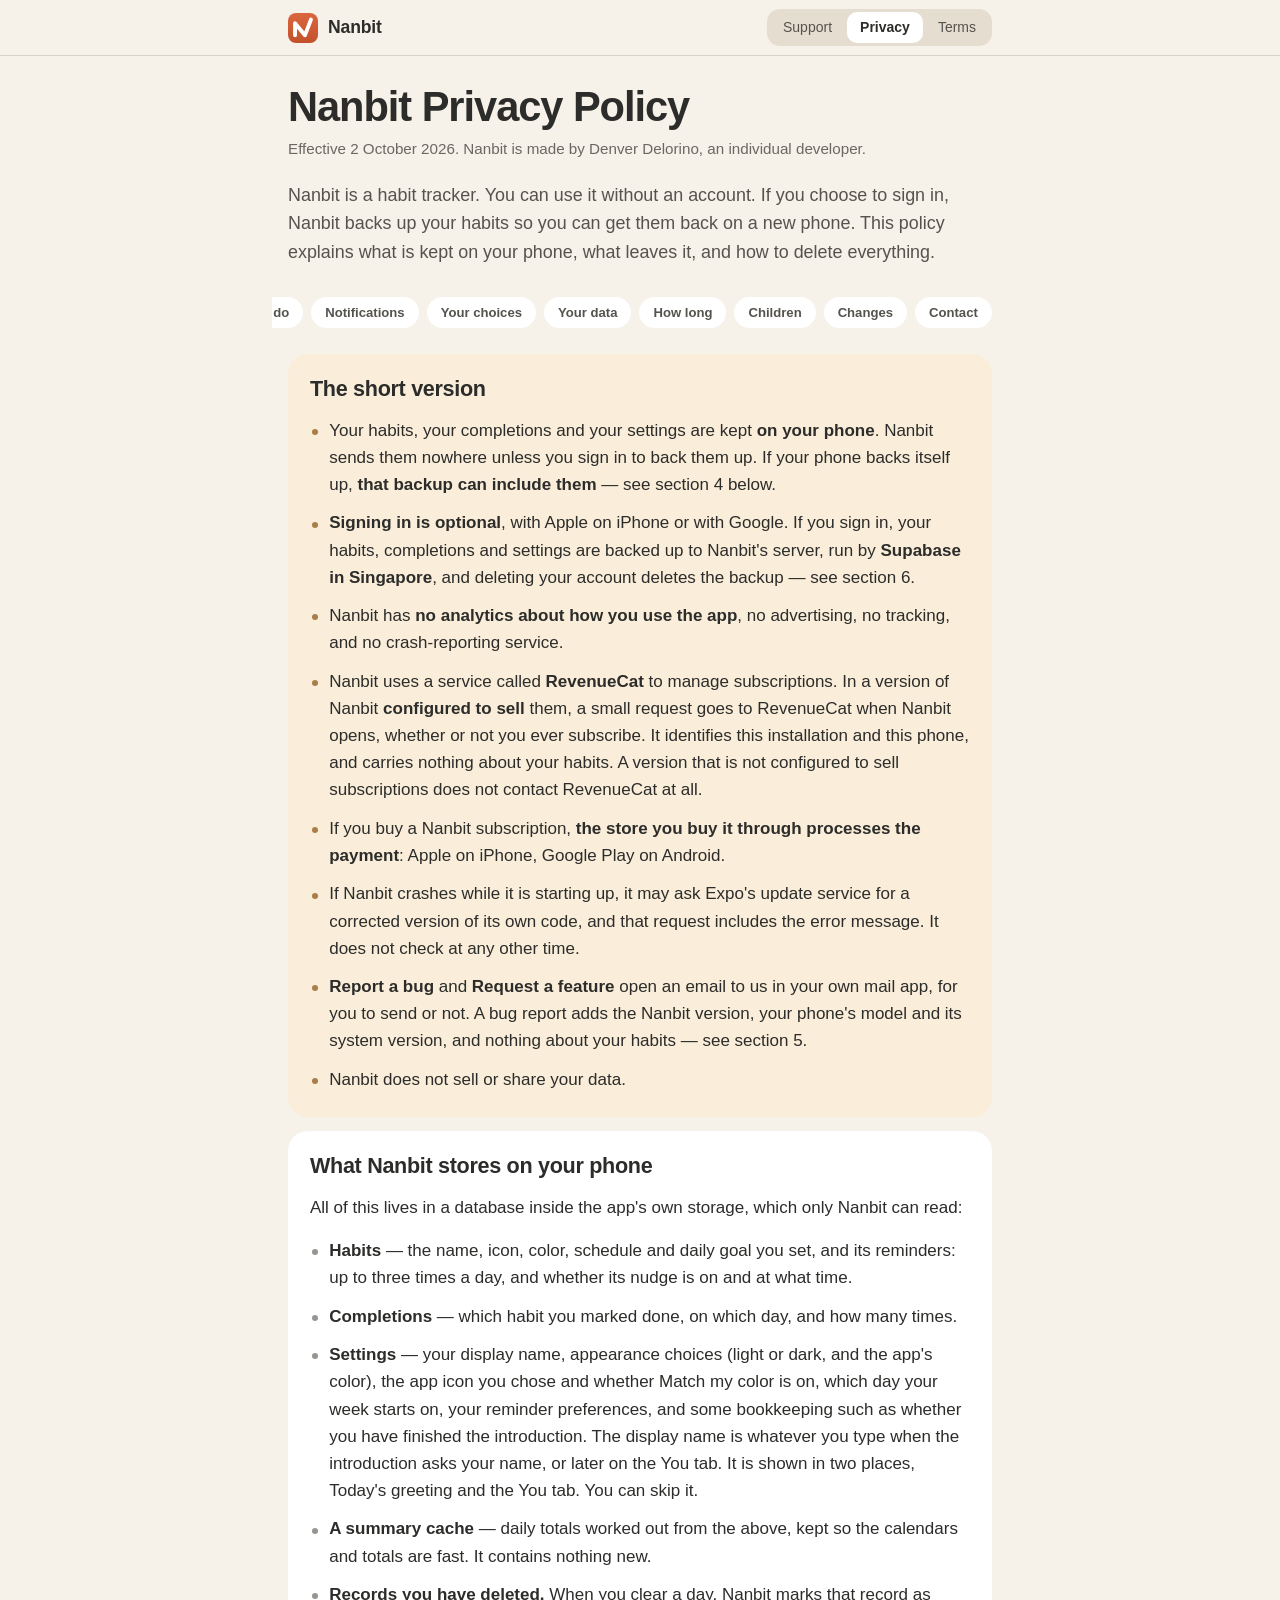
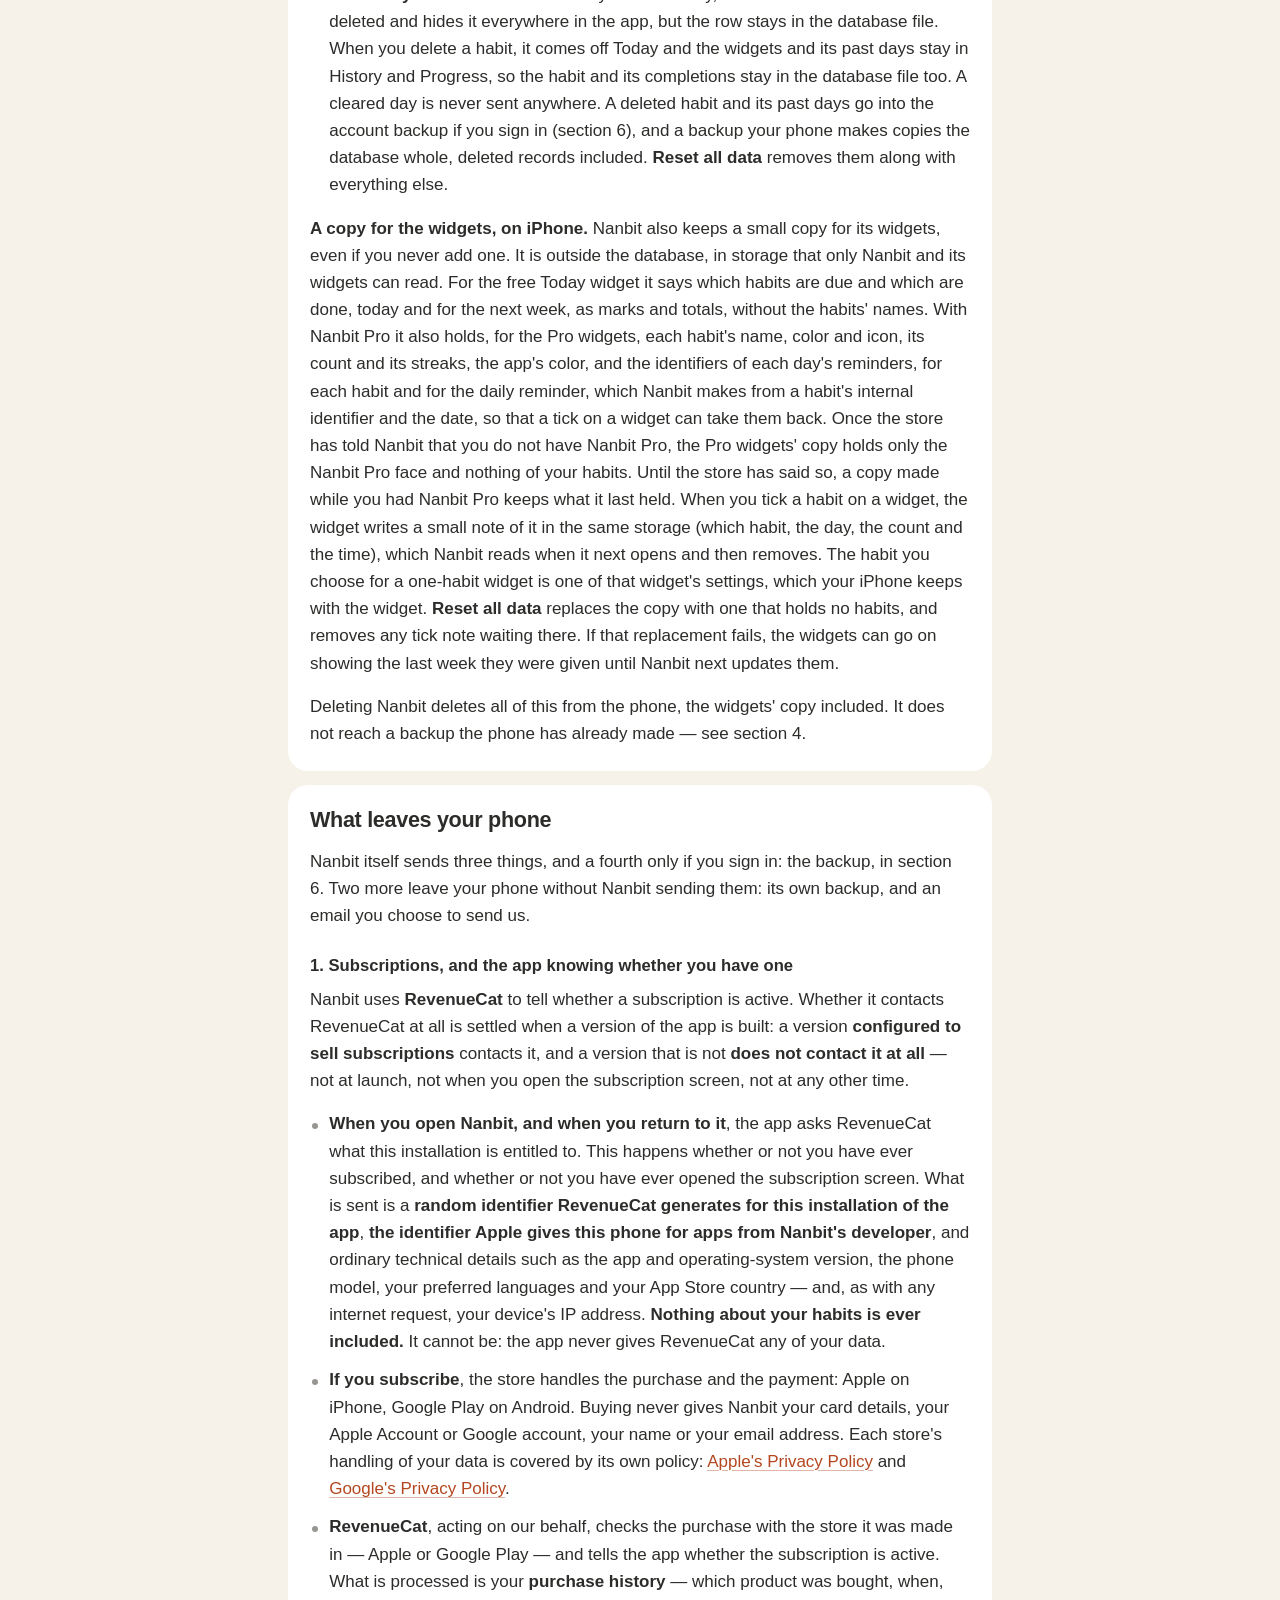
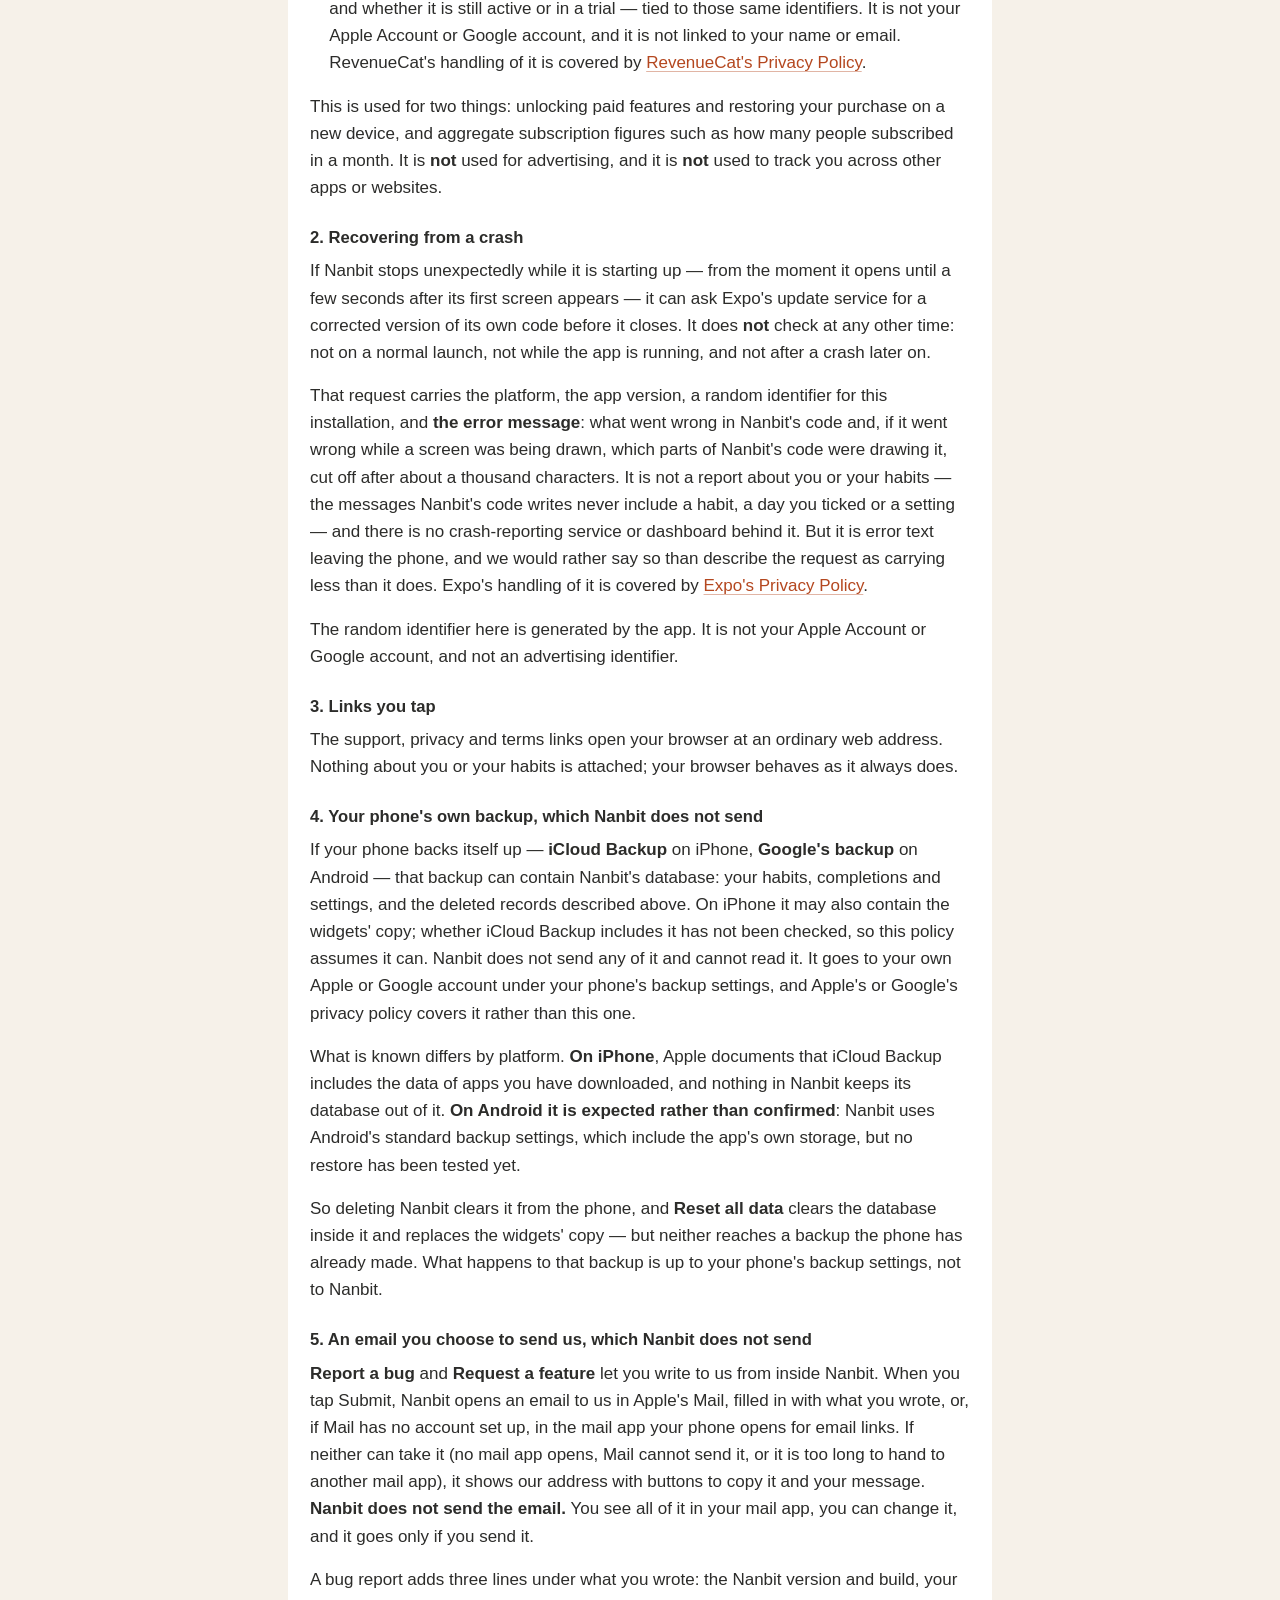
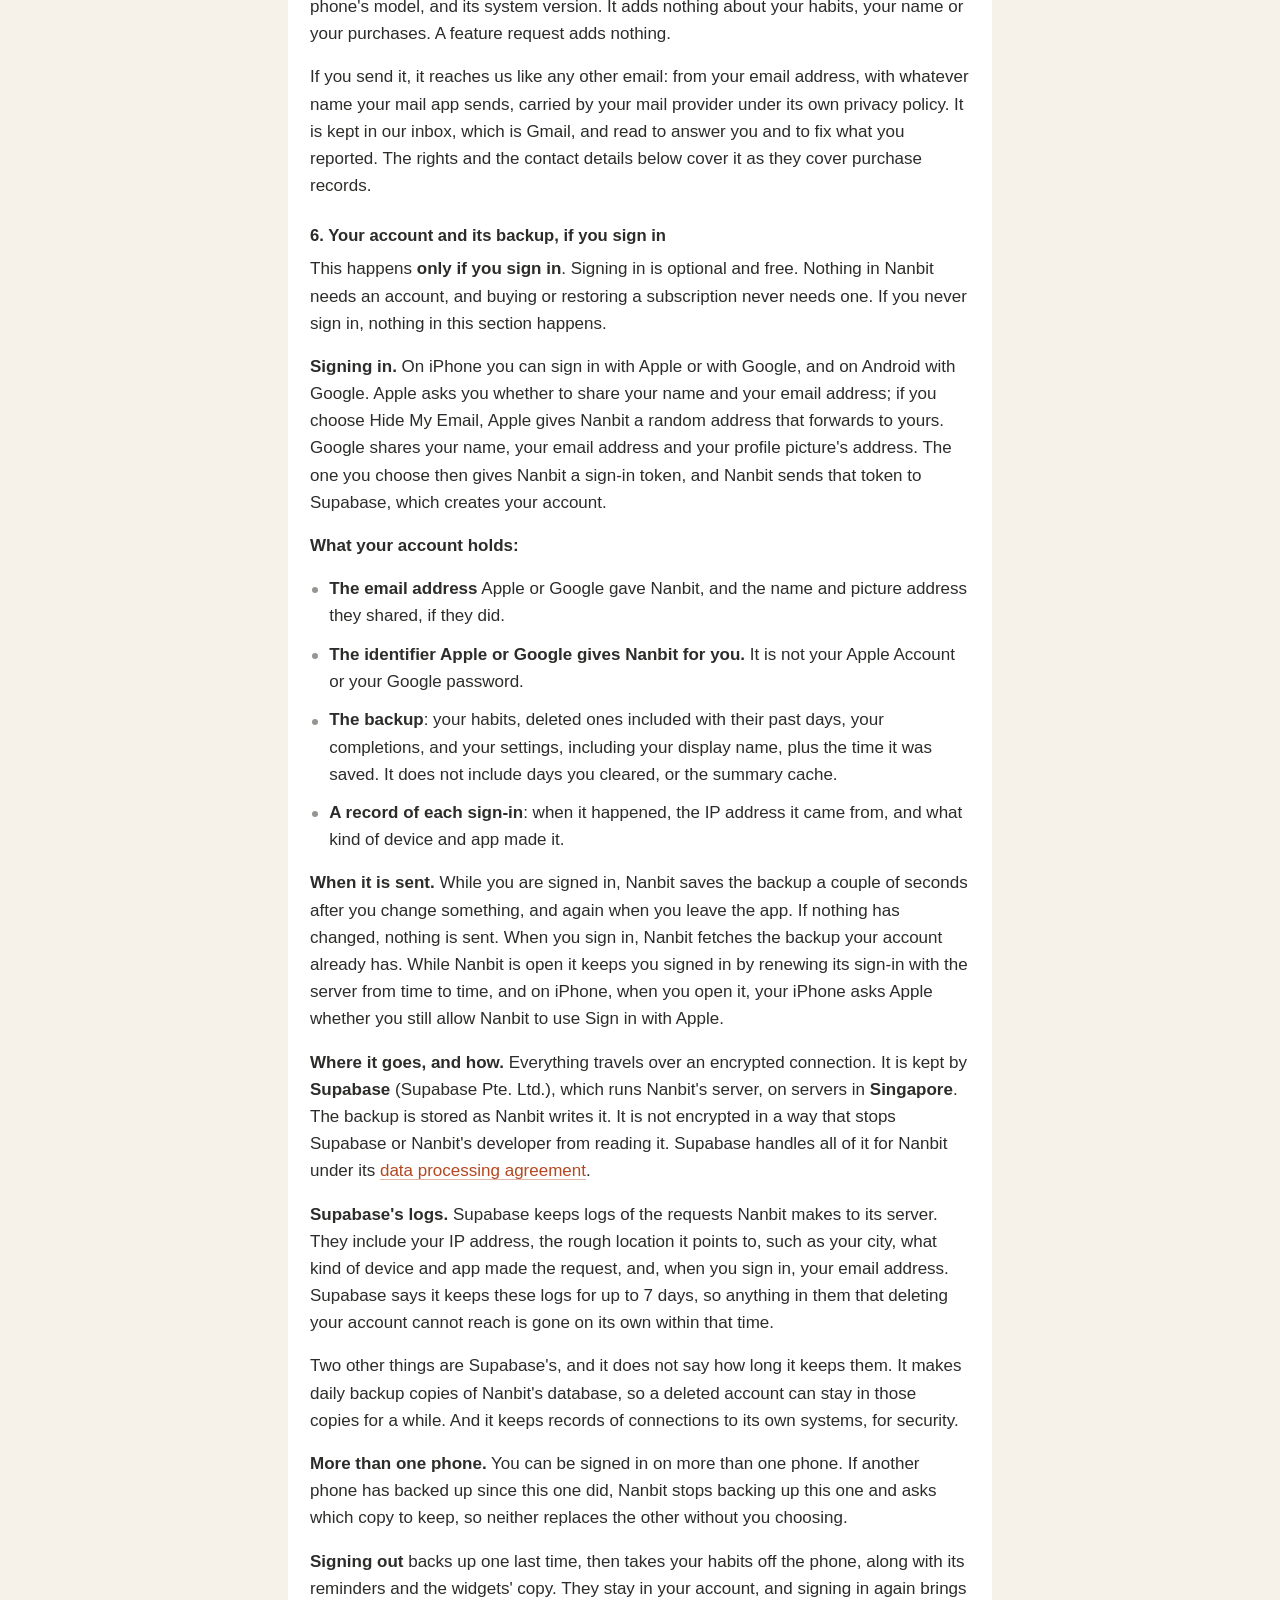
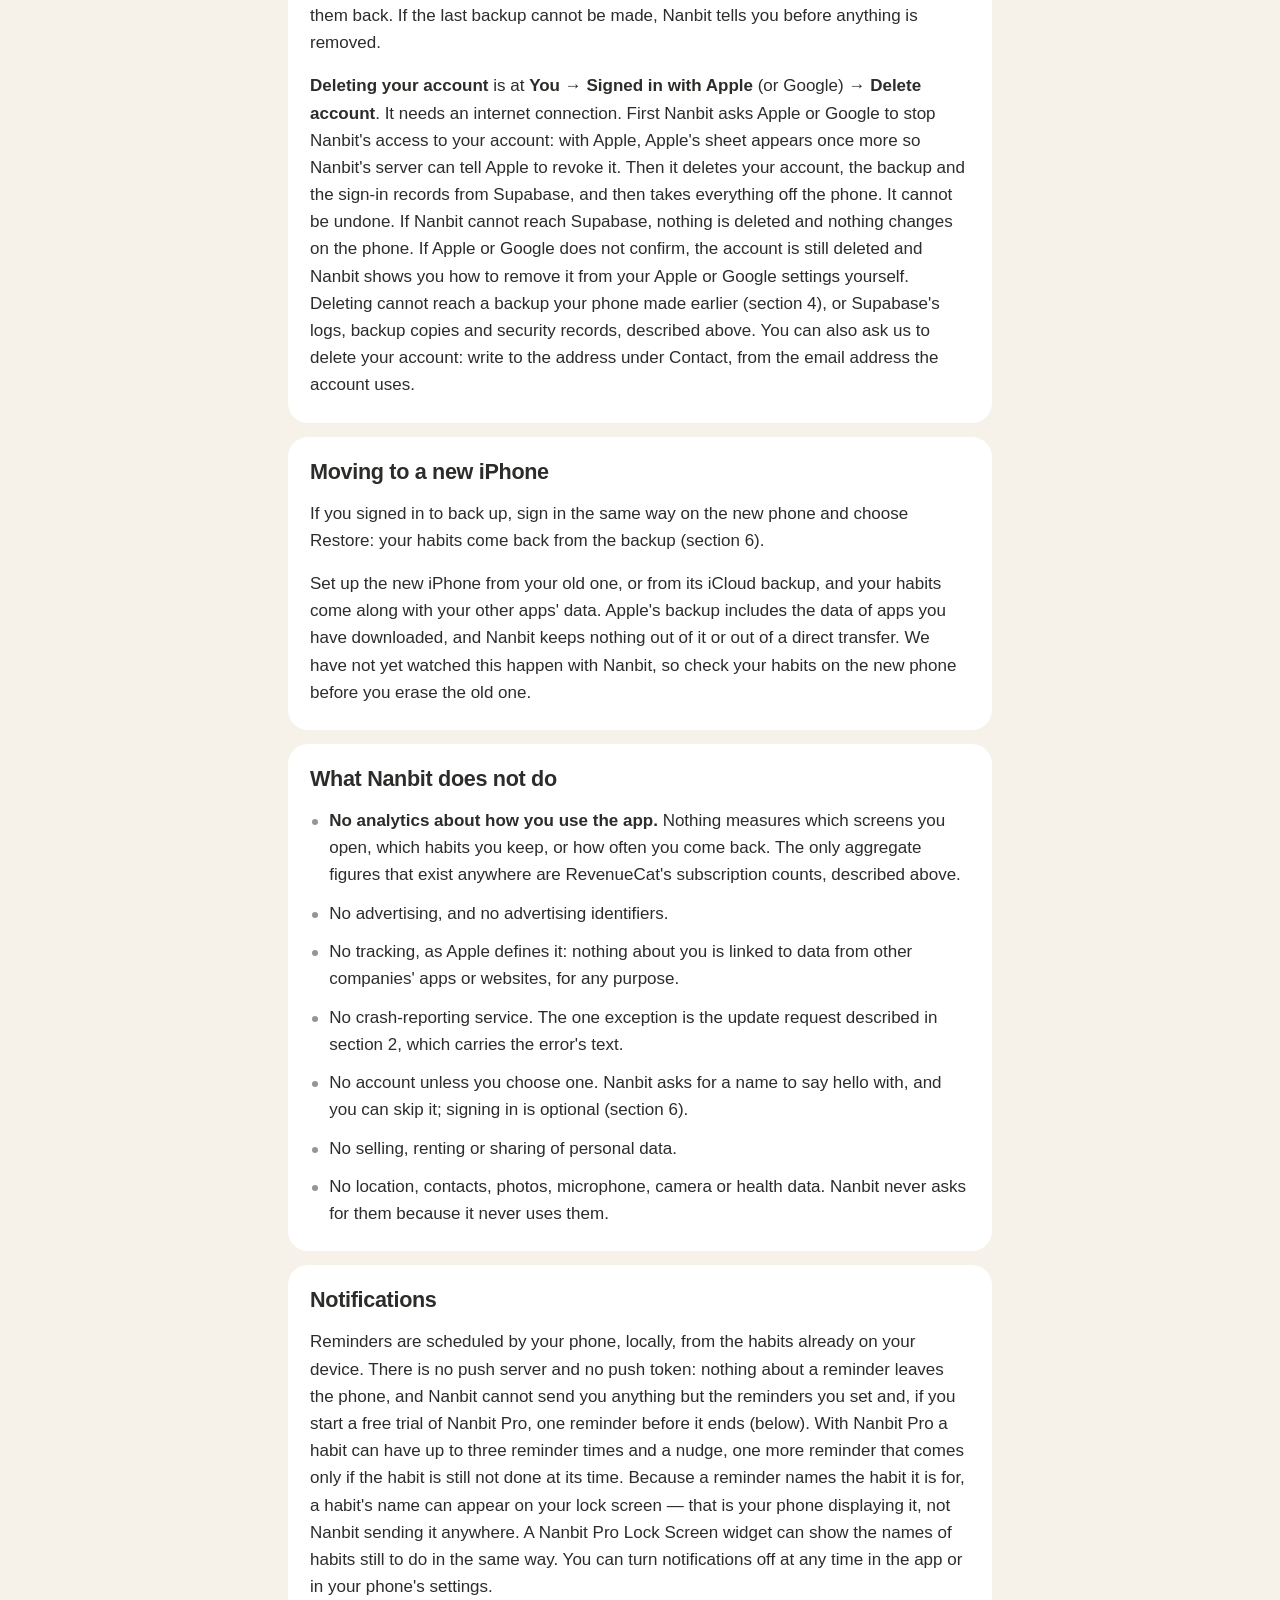
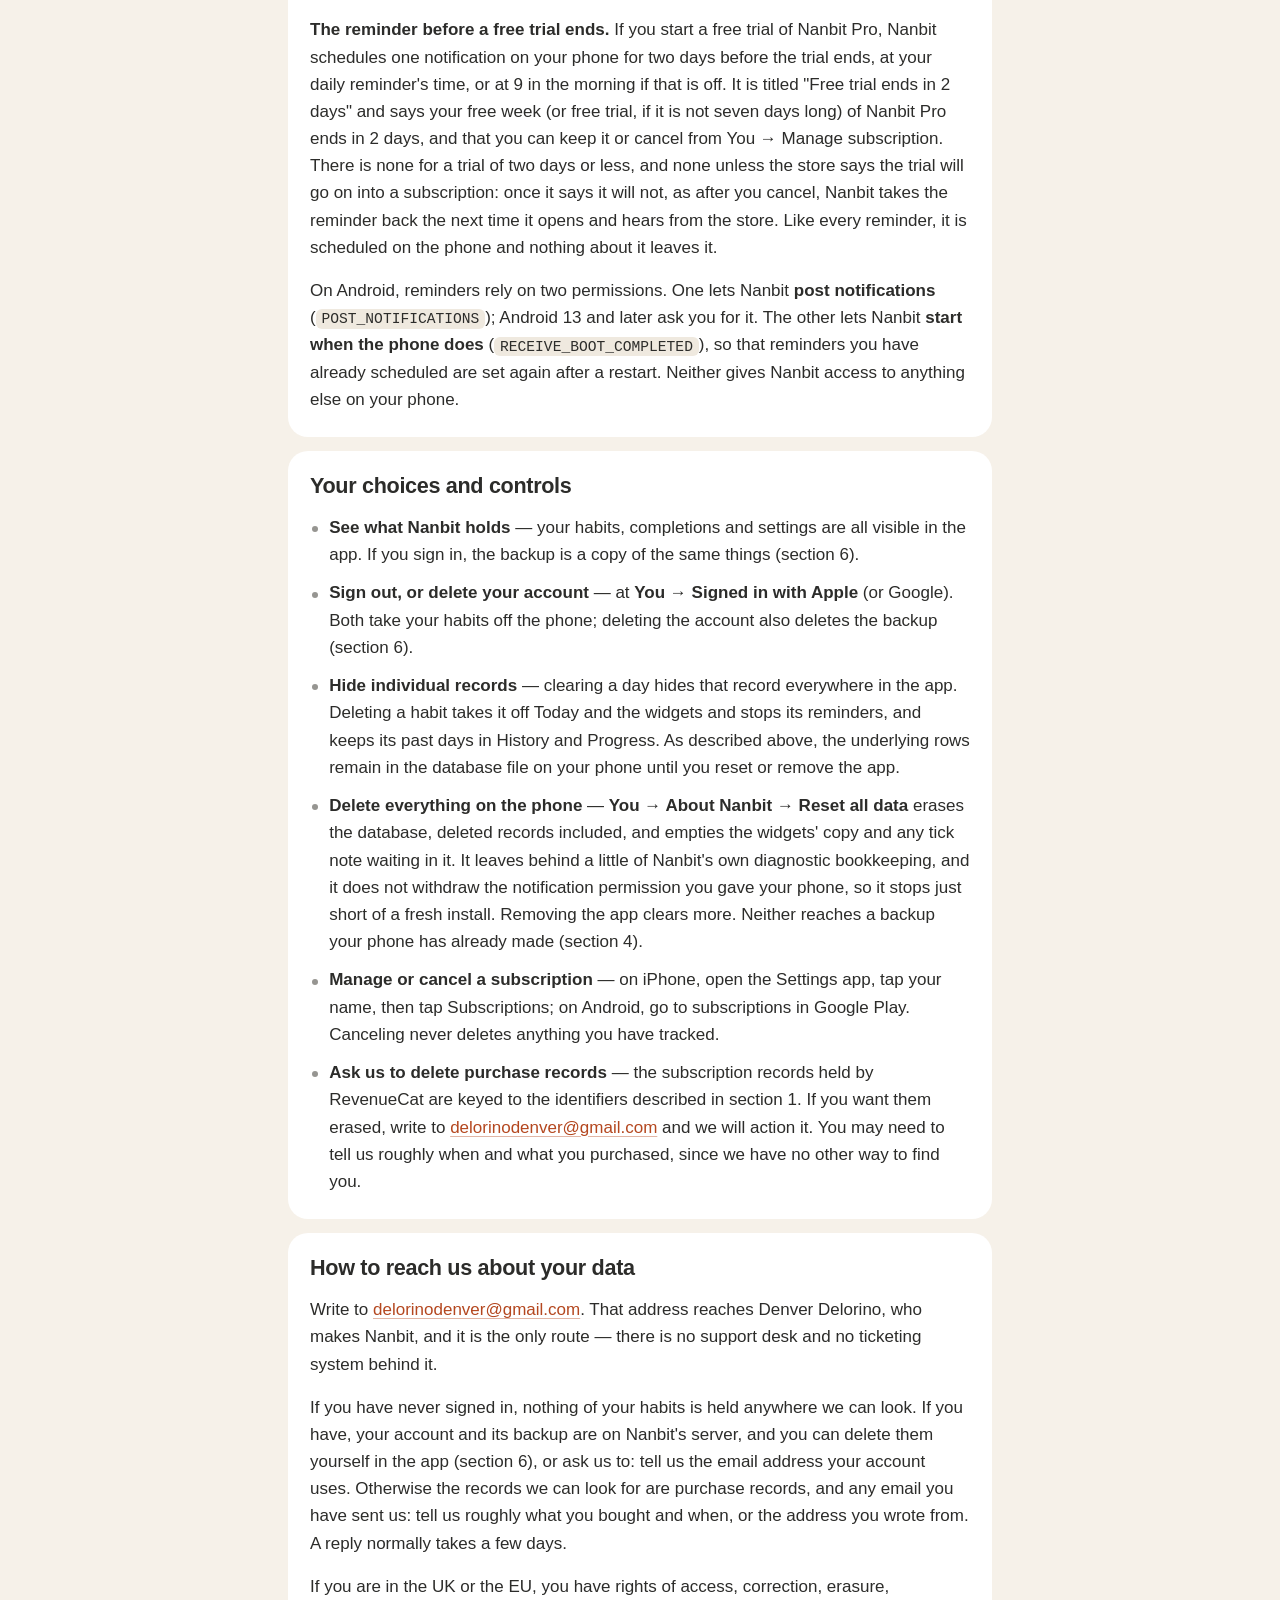
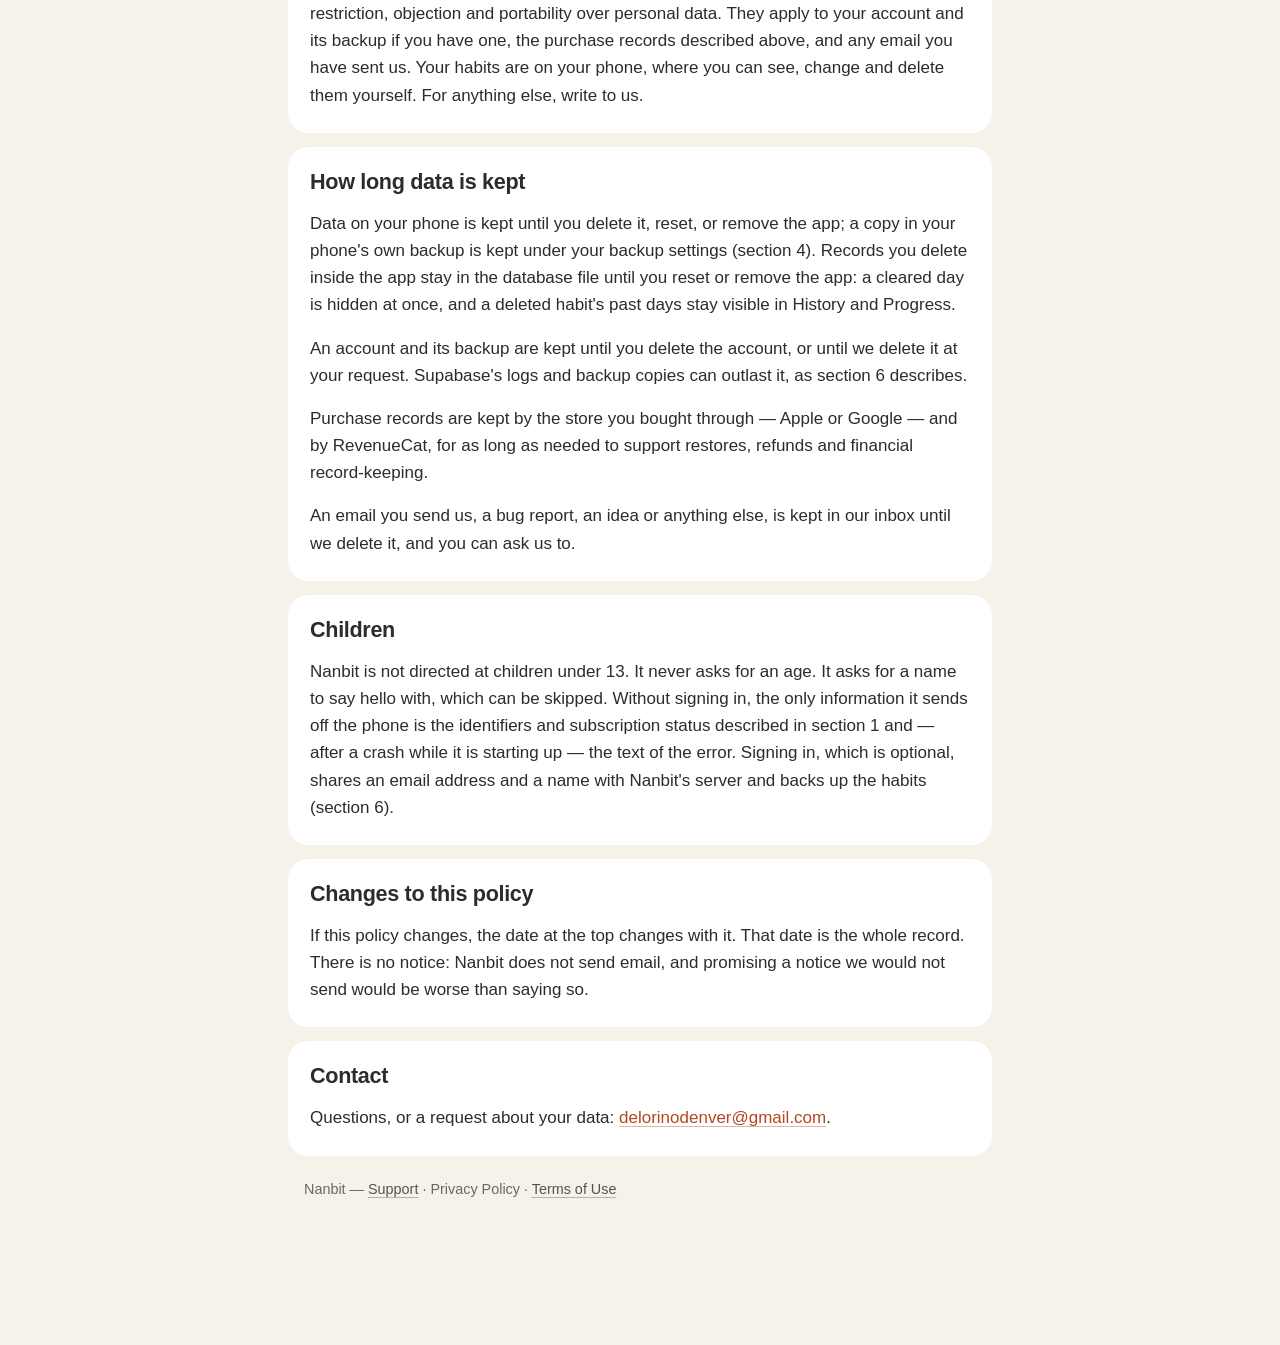
==== commit 02f56ec6: "Redesign the pages in the app's own look, publish them, and drop the publishing rule The pages now u" ====
--- a/privacy.html
+++ b/privacy.html
@@ -4,62 +4,39 @@
 <meta charset="utf-8">
 <meta name="viewport" content="width=device-width, initial-scale=1">
 <title>Nanbit — Privacy Policy</title>
-<style>
-  :root {
-    color-scheme: light dark;
-    --ink: #1B1B1A;
-    --muted: #5C5A55;
-    --rule: #E2DFD8;
-    --bg: #FBFAF7;
-    --accent: #D85A30;
-  }
-  @media (prefers-color-scheme: dark) {
-    :root {
-      --ink: #F2F0EB;
-      --muted: #A8A49C;
-      --rule: #322F2B;
-      --bg: #1B1B1A;
-    }
-  }
-  * { box-sizing: border-box; }
-  body {
-    margin: 0;
-    padding: 40px 20px 96px;
-    background: var(--bg);
-    color: var(--ink);
-    font: 17px/1.6 -apple-system, BlinkMacSystemFont, "Segoe UI", Roboto, Helvetica, Arial, sans-serif;
-    -webkit-text-size-adjust: 100%;
-  }
-  main { max-width: 44rem; margin: 0 auto; }
-  h1 { font-size: 2rem; line-height: 1.2; margin: 0 0 8px; letter-spacing: -0.01em; }
-  h2 { font-size: 1.3rem; line-height: 1.3; margin: 2.5rem 0 0.6rem; }
-  h3 { font-size: 1.05rem; margin: 1.8rem 0 0.4rem; }
-  p, li { margin: 0 0 1rem; }
-  ul { padding-left: 1.2rem; }
-  li { margin-bottom: 0.6rem; }
-  a { color: var(--accent); }
-  strong { font-weight: 600; }
-  .dateline { color: var(--muted); margin: 0 0 2rem; font-size: 0.95rem; }
-  .lede { font-size: 1.1rem; }
-  hr { border: 0; border-top: 1px solid var(--rule); margin: 3rem 0; }
-  footer { color: var(--muted); font-size: 0.9rem; }
-  footer a { color: inherit; }
-</style>
+<meta name="theme-color" content="#F6F1E9" media="(prefers-color-scheme: light)">
+<meta name="theme-color" content="#1F1C19" media="(prefers-color-scheme: dark)">
+<link rel="icon" type="image/svg+xml" href="icon.svg">
+<link rel="stylesheet" href="nanbit.css">
+<script src="nanbit.js" defer></script>
 </head>
 <body>
+<!--
+  Redesigned and published 2 October 2026: the page is drawn with nanbit.css in
+  the app's own colors, and its sentences are unchanged by that. Every comment
+  below that says "not yet published" or "unpublished" went live that day.
+-->
+<header class="bar">
+  <div class="bar-in">
+    <a class="brand" href="index.html"><img src="icon.svg" alt="" width="30" height="30">Nanbit</a>
+    <nav class="seg" aria-label="Pages">
+      <a href="support.html">Support</a>
+      <a href="privacy.html" aria-current="page">Privacy</a>
+      <a href="terms.html">Terms</a>
+    </nav>
+  </div>
+</header>
 <main>
-
+<div class="hero">
 <h1>Nanbit Privacy Policy</h1>
 <!--
-  The date below is not moved in the commit that rewrote this page, on purpose.
-  This page's own rule is that its date is the whole record of a change, and the
-  project's rule is that the date names the day a version becomes the live one
-  (README, Rule B). This version goes live on the day 1.1 is submitted for
-  review, the owner's decision of 23 September 2026: App Review can open this
-  policy from inside the app while testing. The date moves to that submission
-  day in the commit that publishes this text.
--->
-<p class="dateline">Effective 27 September 2026. Nanbit is made by Denver Delorino, an individual developer.</p>
+  This page's own rule is that its date is the whole record of a change, and
+  the project's rule is that the date names the day a version becomes the live
+  one. This version went live on 2 October 2026, when the owner asked for the
+  pages to be published, and the date was moved to that day in the commit that
+  published it.
+-->
+<p class="dateline">Effective 2 October 2026. Nanbit is made by Denver Delorino, an individual developer.</p>
 
 <!--
   What this rewrite replaced, recorded rather than silently deleted.
@@ -107,8 +84,10 @@
 you choose to sign in, Nanbit backs up your habits so you can get them back on
 a new phone. This policy explains what is kept on your phone, what leaves it,
 and how to delete everything.</p>
-
-<h2>The short version</h2>
+</div>
+
+<section class="card tint">
+<h2 data-short="Overview">The short version</h2>
 <ul>
   <li>Your habits, your completions and your settings are kept <strong>on your
     phone</strong>. Nanbit sends them nowhere unless you sign in to back them
@@ -142,8 +121,10 @@
     nothing about your habits — see section 5.</li>
   <li>Nanbit does not sell or share your data.</li>
 </ul>
-
-<h2>What Nanbit stores on your phone</h2>
+</section>
+
+<section class="card">
+<h2 data-short="On your phone">What Nanbit stores on your phone</h2>
 <p>All of this lives in a database inside the app's own storage, which only
 Nanbit can read:</p>
 <ul>
@@ -328,8 +309,10 @@
 <p>Deleting Nanbit deletes all of this from the phone, the widgets' copy
 included. It does not reach a backup the phone has already made — see section
 4.</p>
-
-<h2>What leaves your phone</h2>
+</section>
+
+<section class="card">
+<h2 data-short="What leaves">What leaves your phone</h2>
 <!--
   Changed 25 September 2026, not yet published. It said "A fourth is sent by
   your phone rather than by Nanbit: its own backup, described last." The Report
@@ -533,12 +516,13 @@
   signed in at once, and the Apple credential revoked by Nanbit's server
   function when the account is deleted.
 
-  NOT RE-READ ON 2 OCTOBER: the Supabase facts below (log retention "up to 7
-  days" from supabase.com/pricing; what the logs hold from the log field
-  reference; daily backups and traffic flow logs from supabase.com/legal/dpa
-  "Version 1 — August 1, 2026") were read on 23 September 2026 and are carried
-  over, not checked again. Read them again before this page is published.
-  "Up to 7 days" holds on the Free and Pro plans only.
+  RE-READ ON 2 OCTOBER 2026, before publishing: supabase.com/pricing gives log
+  retention of 1 day on Free and 7 days on Pro, so "up to 7 days" holds on both;
+  supabase.com/legal/dpa ("Version 1 — August 1, 2026") says "Supabase takes
+  daily backups of Customer projects by default" and that "Traffic flow logs
+  are retained", and gives no length for either. What the logs hold (the log
+  field reference) was read on 23 September 2026 and not again. "Up to 7 days"
+  holds on the Free and Pro plans only.
 
   Checked against the code on 2 October 2026:
   - What the backup holds: toBackupJson(repo.loadEverything(db)), which is
@@ -634,8 +618,10 @@
 (section 4), or Supabase's logs, backup copies and security records, described
 above. You can also ask us to delete your account: write to the address under
 Contact, from the email address the account uses.</p>
-
-<h2>Moving to a new iPhone</h2>
+</section>
+
+<section class="card">
+<h2 data-short="New iPhone">Moving to a new iPhone</h2>
 <!--
   The owner asked for this on 23 September 2026: "set it up from the old phone
   or from its backup, and the habits come along", once the code had been checked
@@ -664,8 +650,10 @@
 of apps you have downloaded, and Nanbit keeps nothing out of it or out of a
 direct transfer. We have not yet watched this happen with Nanbit, so check your
 habits on the new phone before you erase the old one.</p>
-
-<h2>What Nanbit does not do</h2>
+</section>
+
+<section class="card">
+<h2 data-short="What it does not do">What Nanbit does not do</h2>
 <ul>
   <li><strong>No analytics about how you use the app.</strong> Nothing measures
     which screens you open, which habits you keep, or how often you come back.
@@ -684,7 +672,9 @@
   <li>No location, contacts, photos, microphone, camera or health data. Nanbit
     never asks for them because it never uses them.</li>
 </ul>
-
+</section>
+
+<section class="card">
 <h2>Notifications</h2>
 <!--
   Changed 26 September 2026, not yet published. It said "Nanbit cannot send
@@ -732,7 +722,10 @@
 (<code>RECEIVE_BOOT_COMPLETED</code>), so that reminders you have already
 scheduled are set again after a restart. Neither gives Nanbit access to anything
 else on your phone.</p>
-<h2>Your choices and controls</h2>
+</section>
+
+<section class="card">
+<h2 data-short="Your choices">Your choices and controls</h2>
 <ul>
   <li><strong>See what Nanbit holds</strong> — your habits, completions and
     settings are all visible in the app. If you sign in, the backup is a copy
@@ -790,8 +783,10 @@
     may need to tell us roughly when and what you purchased, since we have no
     other way to find you.</li>
 </ul>
-
-<h2>How to reach us about your data</h2>
+</section>
+
+<section class="card">
+<h2 data-short="Your data">How to reach us about your data</h2>
 <p>Write to <a href="mailto:delorinodenver@gmail.com">delorinodenver@gmail.com</a>. That address
 reaches Denver Delorino, who makes Nanbit, and it is the only route — there is
 no support desk and no ticketing system behind it.</p>
@@ -817,8 +812,10 @@
 above, and any email you have sent us. Your habits are on your phone, where you
 can see, change and delete them yourself.
 For anything else, write to us.</p>
-
-<h2>How long data is kept</h2>
+</section>
+
+<section class="card">
+<h2 data-short="How long">How long data is kept</h2>
 <p>Data on your phone is kept until you delete it, reset, or remove the app; a
 copy in your phone's own backup is kept under your backup settings (section 4).
 Records you delete inside the app stay in the database file until you reset or
@@ -836,7 +833,9 @@
 <!-- Added 25 September 2026, not yet published, with section 5. -->
 <p>An email you send us, a bug report, an idea or anything else, is kept in our
 inbox until we delete it, and you can ask us to.</p>
-
+</section>
+
+<section class="card">
 <h2>Children</h2>
 <!--
   Rewritten 23 September 2026, three times. It said Nanbit "collects no name, no
@@ -855,17 +854,21 @@
 status described in section 1 and — after a crash while it is starting up — the
 text of the error. Signing in, which is optional, shares an email address and a
 name with Nanbit's server and backs up the habits (section 6).</p>
-
-<h2>Changes to this policy</h2>
+</section>
+
+<section class="card">
+<h2 data-short="Changes">Changes to this policy</h2>
 <p>If this policy changes, the date at the top changes with it. That date is
 the whole record. There is no notice: Nanbit does not send email, and promising
 a notice we would not send would be worse than saying so.</p>
-
+</section>
+
+<section class="card">
 <h2>Contact</h2>
 <p>Questions, or a request about your data:
 <a href="mailto:delorinodenver@gmail.com">delorinodenver@gmail.com</a>.</p>
-
-<hr>
+</section>
+
 <footer>
   <p>Nanbit — <a href="support.html">Support</a> · Privacy Policy · <a href="terms.html">Terms of Use</a></p>
 </footer>
--- a/nanbit.css
+++ b/nanbit.css
@@ -0,0 +1,442 @@
+/*
+ * The hosted pages, drawn the way the app is drawn: the warm cream screen with
+ * white cards on it (a warm dark grey with lighter grey cards in dark), 20pt
+ * corners, three weights (heavy titles, semibold names and buttons, regular
+ * body), no shadow but the app icon's, and the orange used only for what is
+ * current and for the main button. The values are src/theme/tokens.ts's, the
+ * Orange theme's: change one there and change it here.
+ *
+ * Every text color reaches 4.5:1 on the surface it sits on, in both schemes.
+ */
+:root {
+  color-scheme: light dark;
+  --bg: #F6F1E9;
+  --card: #FFFFFF;
+  --raised: #FFFFFF;
+  --fill: #EFE9DF;
+  --fill-strong: #D6CDC0;
+  --track: #E5DDCF;
+  --hair: rgba(60, 45, 30, 0.16);
+  --ink: #2C2C2A;
+  --ink2: #55534E;
+  --ink3: #6A6862;
+  --accent: #D85A30;
+  --accent-deep: #C2512B;
+  --accent-text: #B4471F;
+  --accent-soft: #FAEEDA;
+  --on-accent-soft: #854F0B;
+  --on-solid: #FFFFFF;
+  --icon-shadow: rgba(0, 0, 0, 0.18);
+  --bar-h: 56px;
+  --r-surface: 20px;
+  --r-card: 12px;
+  --font: -apple-system, BlinkMacSystemFont, "SF Pro Text", "Segoe UI", Roboto, Helvetica, Arial, sans-serif;
+}
+@media (prefers-color-scheme: dark) {
+  :root {
+    --bg: #1F1C19;
+    --card: #2E2A26;
+    --raised: #4A443D;
+    --fill: #3A352F;
+    --fill-strong: #4E473F;
+    --track: #35302A;
+    --hair: rgba(255, 240, 225, 0.11);
+    --ink: #F1EFE8;
+    --ink2: #BDB9AF;
+    --ink3: #A5A197;
+    --accent-text: #F2906A;
+    --accent-soft: #3A2A16;
+    --on-accent-soft: #E9B872;
+    --icon-shadow: rgba(0, 0, 0, 0.5);
+  }
+}
+
+* { box-sizing: border-box; }
+html { -webkit-text-size-adjust: 100%; text-size-adjust: 100%; }
+@media (prefers-reduced-motion: no-preference) {
+  html { scroll-behavior: smooth; }
+}
+body {
+  margin: 0;
+  background: var(--bg);
+  color: var(--ink);
+  font: 400 17px/1.6 var(--font);
+  -webkit-font-smoothing: antialiased;
+}
+strong { font-weight: 600; }
+em { font-style: italic; }
+code {
+  font: 0.86em ui-monospace, SFMono-Regular, Menlo, Consolas, monospace;
+  background: var(--fill);
+  padding: 0.12em 0.4em;
+  border-radius: 6px;
+}
+a {
+  color: var(--accent-text);
+  text-decoration: underline;
+  text-decoration-thickness: 1px;
+  text-underline-offset: 3px;
+  text-decoration-color: color-mix(in srgb, currentColor 40%, transparent);
+}
+a:hover { text-decoration-color: currentColor; }
+a:focus-visible, summary:focus-visible, .toc a:focus-visible {
+  outline: 2px solid var(--accent-text);
+  outline-offset: 3px;
+  border-radius: 6px;
+}
+
+/* ------------------------------------------------------------ the top bar */
+
+.bar {
+  position: sticky;
+  top: 0;
+  z-index: 20;
+  height: var(--bar-h);
+  background: color-mix(in srgb, var(--bg) 86%, transparent);
+  -webkit-backdrop-filter: saturate(1.5) blur(16px);
+  backdrop-filter: saturate(1.5) blur(16px);
+  border-bottom: 1px solid var(--hair);
+}
+.bar-in {
+  max-width: 46rem;
+  height: 100%;
+  margin: 0 auto;
+  padding: 0 16px;
+  display: flex;
+  align-items: center;
+  justify-content: space-between;
+  gap: 12px;
+}
+.brand {
+  display: inline-flex;
+  align-items: center;
+  gap: 10px;
+  color: var(--ink);
+  font-weight: 800;
+  font-size: 1.1rem;
+  letter-spacing: -0.01em;
+  text-decoration: none;
+}
+.brand img { width: 30px; height: 30px; border-radius: 8px; display: block; }
+
+/* The three pages, as the app's segmented control: the current one raised. */
+.seg {
+  display: flex;
+  gap: 2px;
+  padding: 3px;
+  background: var(--track);
+  border-radius: 13px;
+}
+.seg a {
+  padding: 6px 13px;
+  border-radius: 10px;
+  color: var(--ink2);
+  font-size: 0.875rem;
+  line-height: 1.3;
+  text-decoration: none;
+}
+.seg a:hover { color: var(--ink); }
+.seg a[aria-current="page"] {
+  background: var(--raised);
+  color: var(--ink);
+  font-weight: 600;
+}
+
+/* ------------------------------------------------------------- the layout */
+
+main {
+  max-width: 46rem;
+  margin: 0 auto;
+  padding: 28px 16px 72px;
+}
+
+.hero h1 {
+  margin: 0 0 8px;
+  font-size: clamp(2rem, 7vw, 2.6rem);
+  font-weight: 800;
+  line-height: 1.1;
+  letter-spacing: -0.025em;
+}
+.dateline {
+  margin: 0 0 20px;
+  color: var(--ink3);
+  font-size: 0.95rem;
+  line-height: 1.5;
+}
+.lede {
+  margin: 0 0 8px;
+  color: var(--ink2);
+  font-size: 1.12rem;
+  line-height: 1.6;
+}
+.hero { margin-bottom: 20px; }
+
+/* "On this page": chips under the bar, the one in view solid orange. */
+.toc {
+  position: sticky;
+  top: var(--bar-h);
+  z-index: 10;
+  display: flex;
+  gap: 8px;
+  margin: 0 -16px 16px;
+  padding: 10px 16px;
+  overflow-x: auto;
+  scrollbar-width: none;
+  background: var(--bg);
+}
+.toc::-webkit-scrollbar { display: none; }
+.toc a {
+  flex: none;
+  padding: 7px 14px;
+  border-radius: 999px;
+  background: var(--card);
+  color: var(--ink2);
+  font-size: 0.82rem;
+  font-weight: 600;
+  line-height: 1.3;
+  text-decoration: none;
+  white-space: nowrap;
+}
+.toc a:hover { color: var(--ink); }
+.toc a.on { background: var(--accent-deep); color: var(--on-solid); }
+
+/* A section is a card, as a group of rows is on the You tab. */
+.card {
+  margin: 0 0 14px;
+  padding: 22px 22px 8px;
+  background: var(--card);
+  border-radius: var(--r-surface);
+  scroll-margin-top: calc(var(--bar-h) + 64px);
+}
+.card.tint { background: var(--accent-soft); }
+.card.tint a { color: var(--on-accent-soft); }
+.card h2 {
+  margin: 0 0 14px;
+  font-size: 1.35rem;
+  font-weight: 800;
+  line-height: 1.25;
+  letter-spacing: -0.015em;
+}
+.card h3 {
+  margin: 1.6rem 0 0.5rem;
+  font-size: 1.04rem;
+  font-weight: 600;
+  line-height: 1.35;
+}
+.card h2 + h3 { margin-top: 0.4rem; }
+.card p { margin: 0 0 1rem; }
+.card ul { margin: 0 0 1rem; padding: 0; list-style: none; }
+.card li { position: relative; margin: 0 0 0.7rem; padding-left: 1.2rem; }
+.card li::before {
+  content: "";
+  position: absolute;
+  left: 0.15rem;
+  top: 0.72em;
+  width: 6px;
+  height: 6px;
+  border-radius: 50%;
+  background: var(--ink3);
+  opacity: 0.7;
+}
+.card.tint li::before { background: var(--on-accent-soft); }
+
+/* The support page's questions: one row each, opening in place. */
+.card.faq { padding-bottom: 10px; }
+.faq details { border-top: 1px solid var(--hair); }
+.faq details:first-of-type { border-top: 0; }
+.faq summary {
+  list-style: none;
+  display: flex;
+  align-items: center;
+  justify-content: space-between;
+  gap: 16px;
+  padding: 14px 0;
+  cursor: pointer;
+}
+.faq summary::-webkit-details-marker { display: none; }
+.faq summary h3 { margin: 0; font-size: 1.04rem; font-weight: 600; }
+.faq summary::after {
+  content: "";
+  flex: none;
+  width: 9px;
+  height: 9px;
+  margin-right: 4px;
+  border-right: 2px solid var(--ink3);
+  border-bottom: 2px solid var(--ink3);
+  transform: rotate(45deg) translateY(-2px);
+  transition: transform 0.2s ease;
+}
+.faq details[open] > summary::after { transform: rotate(-135deg) translate(-2px, -1px); }
+@media (prefers-reduced-motion: reduce) { .faq summary::after { transition: none; } }
+.faq .answer { padding: 0 0 6px; }
+.faq .answer > :first-child { margin-top: 0; }
+
+/* Who to write to. */
+.contact {
+  margin: 0 0 14px;
+  padding: 22px;
+  background: var(--accent-soft);
+  border-radius: var(--r-surface);
+}
+.contact p { margin: 0 0 0.8rem; }
+.contact p:last-child { margin-bottom: 0; }
+.contact a { color: var(--on-accent-soft); font-weight: 600; white-space: nowrap; }
+.contact strong { color: var(--ink); }
+
+/* The foot. */
+footer {
+  max-width: 46rem;
+  margin: 0 auto;
+  padding: 8px 16px 72px;
+  color: var(--ink3);
+  font-size: 0.9rem;
+}
+footer p { margin: 0; }
+footer a { color: var(--ink2); }
+
+/* ------------------------------------------------------------ the landing */
+
+.home { max-width: 60rem; }
+.home .hero {
+  position: relative;
+  margin: 0 0 8px;
+  padding: 24px 0 8px;
+}
+.home .hero h1 { font-size: clamp(2.4rem, 11vw, 3.6rem); }
+.home .hero .dateline {
+  margin-bottom: 14px;
+  font-size: 1.15rem;
+  color: var(--ink2);
+}
+.home .hero p { max-width: 34rem; }
+.app-icon {
+  display: block;
+  width: 88px;
+  height: 88px;
+  margin-bottom: 20px;
+  border-radius: 20px;
+  box-shadow: 0 8px 24px var(--icon-shadow);
+}
+.stage { display: grid; gap: 28px; align-items: center; }
+@media (min-width: 52rem) {
+  .stage { grid-template-columns: 1.1fr 0.9fr; gap: 56px; }
+}
+
+/* The Today screen, drawn in CSS, as the app draws it. */
+.phone {
+  justify-self: center;
+  width: min(100%, 300px);
+  padding: 10px;
+  background: var(--ink);
+  border-radius: 44px;
+}
+.screen {
+  padding: 22px 14px 18px;
+  background: var(--bg);
+  border-radius: 34px;
+}
+.m-day { margin: 0 4px 2px; color: var(--ink3); font-size: 0.78rem; line-height: 1.3; }
+.m-greet {
+  margin: 0 4px 14px;
+  font-size: 1.45rem;
+  font-weight: 800;
+  line-height: 1.2;
+  letter-spacing: -0.02em;
+}
+.m-card { padding: 14px; background: var(--card); border-radius: var(--r-surface); }
+.m-progress { margin-bottom: 12px; }
+.m-progress span { display: block; margin-bottom: 8px; font-size: 0.82rem; font-weight: 600; }
+.m-track { height: 8px; border-radius: 4px; background: var(--track); overflow: hidden; }
+.m-track i { display: block; height: 100%; border-radius: 4px; background: var(--accent-deep); }
+.m-row {
+  display: flex;
+  align-items: center;
+  gap: 11px;
+  padding: 10px 0;
+  border-top: 1px solid var(--hair);
+}
+.m-row:first-child { border-top: 0; padding-top: 2px; }
+.m-row:last-child { padding-bottom: 2px; }
+.m-tile {
+  flex: none;
+  width: 36px;
+  height: 36px;
+  display: grid;
+  place-items: center;
+  border-radius: var(--r-card);
+  background: var(--tint);
+  color: var(--ink-c);
+}
+.m-tile svg { width: 20px; height: 20px; }
+.m-name { flex: 1; font-size: 0.95rem; font-weight: 600; line-height: 1.2; }
+.m-tick {
+  flex: none;
+  width: 26px;
+  height: 26px;
+  border-radius: 50%;
+  border: 2px solid var(--fill-strong);
+  display: grid;
+  place-items: center;
+}
+.m-tick svg { width: 14px; height: 14px; display: none; }
+.m-row.done .m-tick { background: var(--tick); border-color: var(--tick); }
+.m-row.done .m-tick svg { display: block; }
+.m-row.done .m-name { color: var(--ink2); }
+.t-orange { --tint: #FAEEDA; --ink-c: #854F0B; --tick: #C2512B; }
+.t-jade { --tint: #E4F4EC; --ink-c: #306B53; --tick: #398466; }
+.t-sky { --tint: #E5F1FD; --ink-c: #376284; --tick: #457BA6; }
+.t-teal { --tint: #E1F4F6; --ink-c: #1A6A70; --tick: #1B828B; }
+@media (prefers-color-scheme: dark) {
+  .t-orange { --tint: #3A2A16; --ink-c: #E9B872; }
+  .t-jade { --tint: #183428; --ink-c: #8AD4B3; }
+  .t-sky { --tint: #1B3040; --ink-c: #91C8F6; }
+  .t-teal { --tint: #103336; --ink-c: #78D2DB; }
+  .phone { background: var(--fill-strong); }
+}
+
+/* Where to go: three rows in one card. */
+.links {
+  margin: 36px 0 0;
+  background: var(--card);
+  border-radius: var(--r-surface);
+  overflow: hidden;
+}
+.links a {
+  display: flex;
+  align-items: center;
+  justify-content: space-between;
+  gap: 16px;
+  padding: 16px 20px;
+  color: var(--ink);
+  text-decoration: none;
+  border-top: 1px solid var(--hair);
+}
+.links a:first-child { border-top: 0; }
+.links a:hover { background: var(--fill); }
+.links .t { display: block; font-weight: 600; line-height: 1.3; }
+.links .d { display: block; margin-top: 2px; color: var(--ink2); font-size: 0.9rem; line-height: 1.4; }
+.links a::after {
+  content: "";
+  flex: none;
+  width: 9px;
+  height: 9px;
+  margin-right: 2px;
+  border-right: 2px solid var(--ink3);
+  border-top: 2px solid var(--ink3);
+  transform: rotate(45deg);
+}
+
+@media (max-width: 400px) {
+  .seg a { padding: 6px 10px; font-size: 0.82rem; }
+  .brand { font-size: 1rem; }
+  .card, .contact { padding: 18px 18px 6px; }
+  .contact { padding-bottom: 18px; }
+}
+@media print {
+  .bar, .toc { display: none; }
+  body { background: #fff; color: #000; }
+  .card, .contact { background: none; border: 1px solid #ccc; break-inside: avoid-page; }
+  .faq details > .answer { display: block; }
+}
+
+.bar.wide .bar-in { max-width: 60rem; }
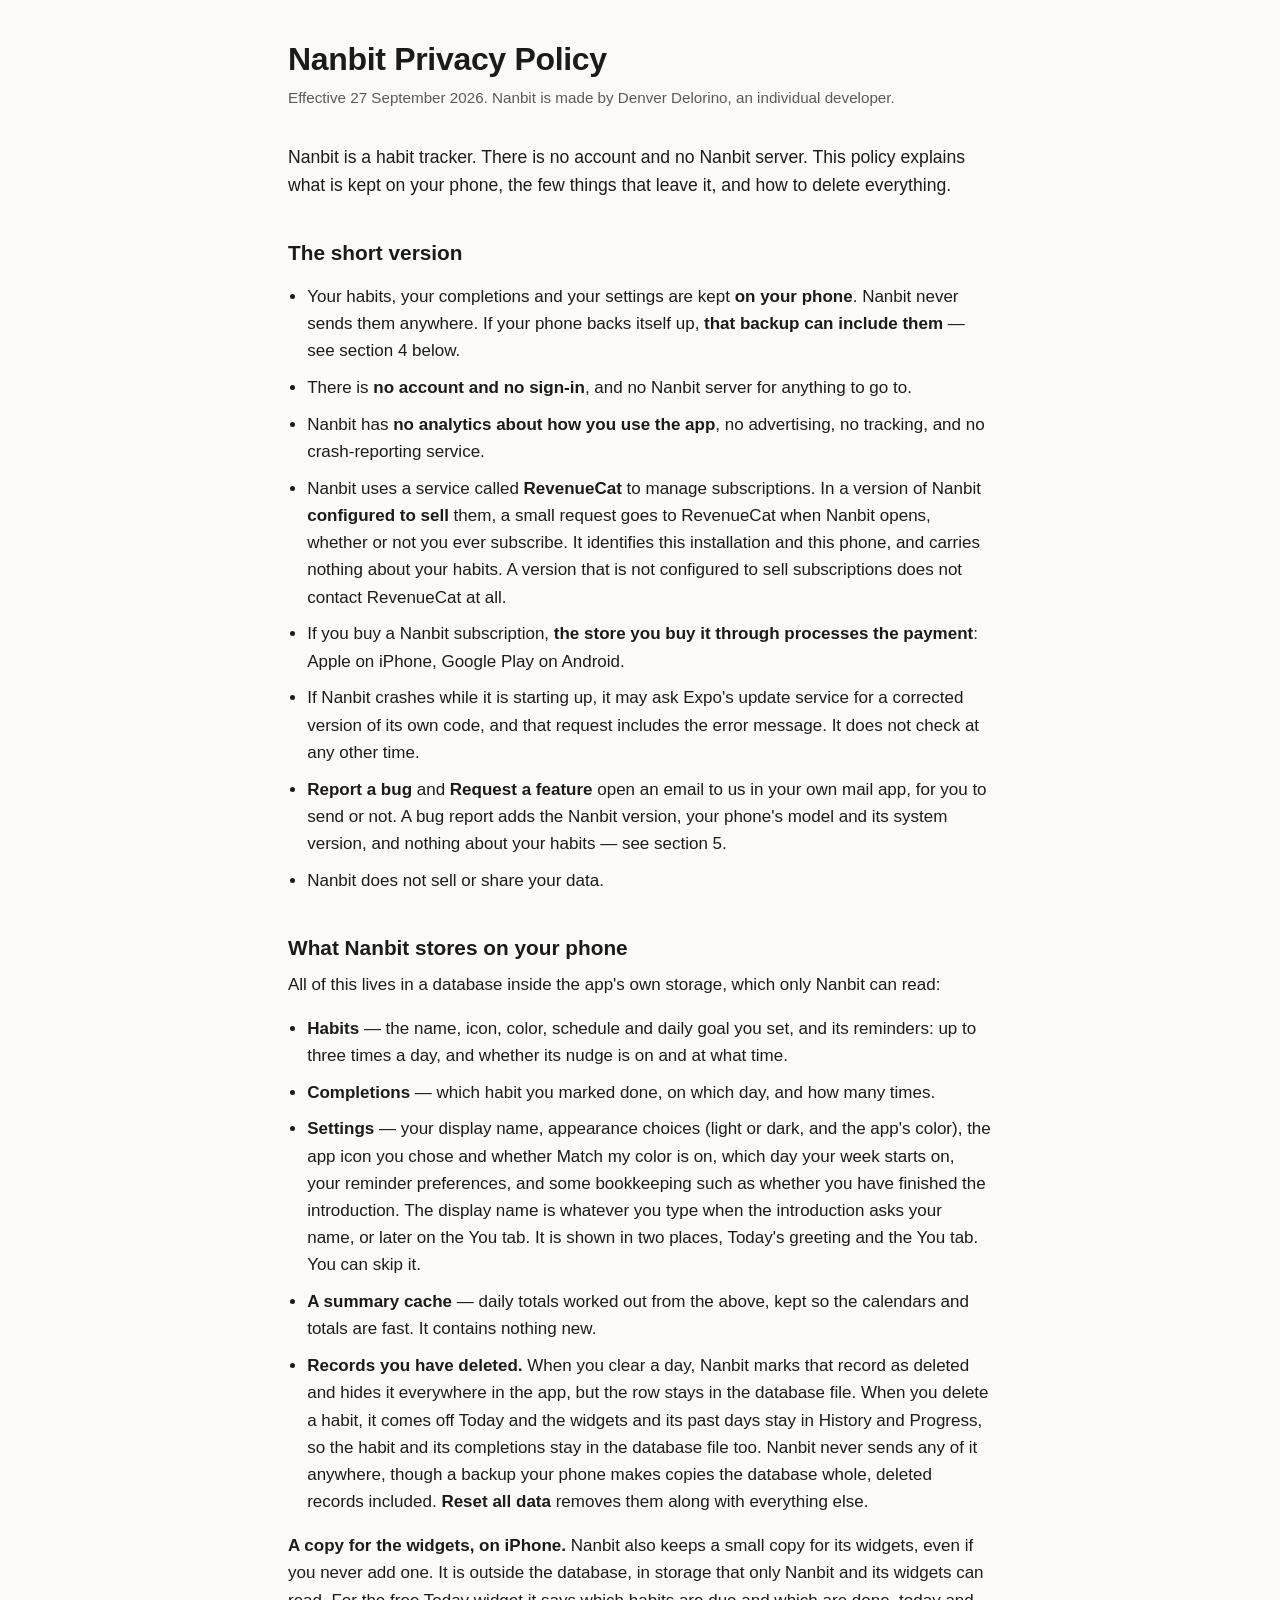
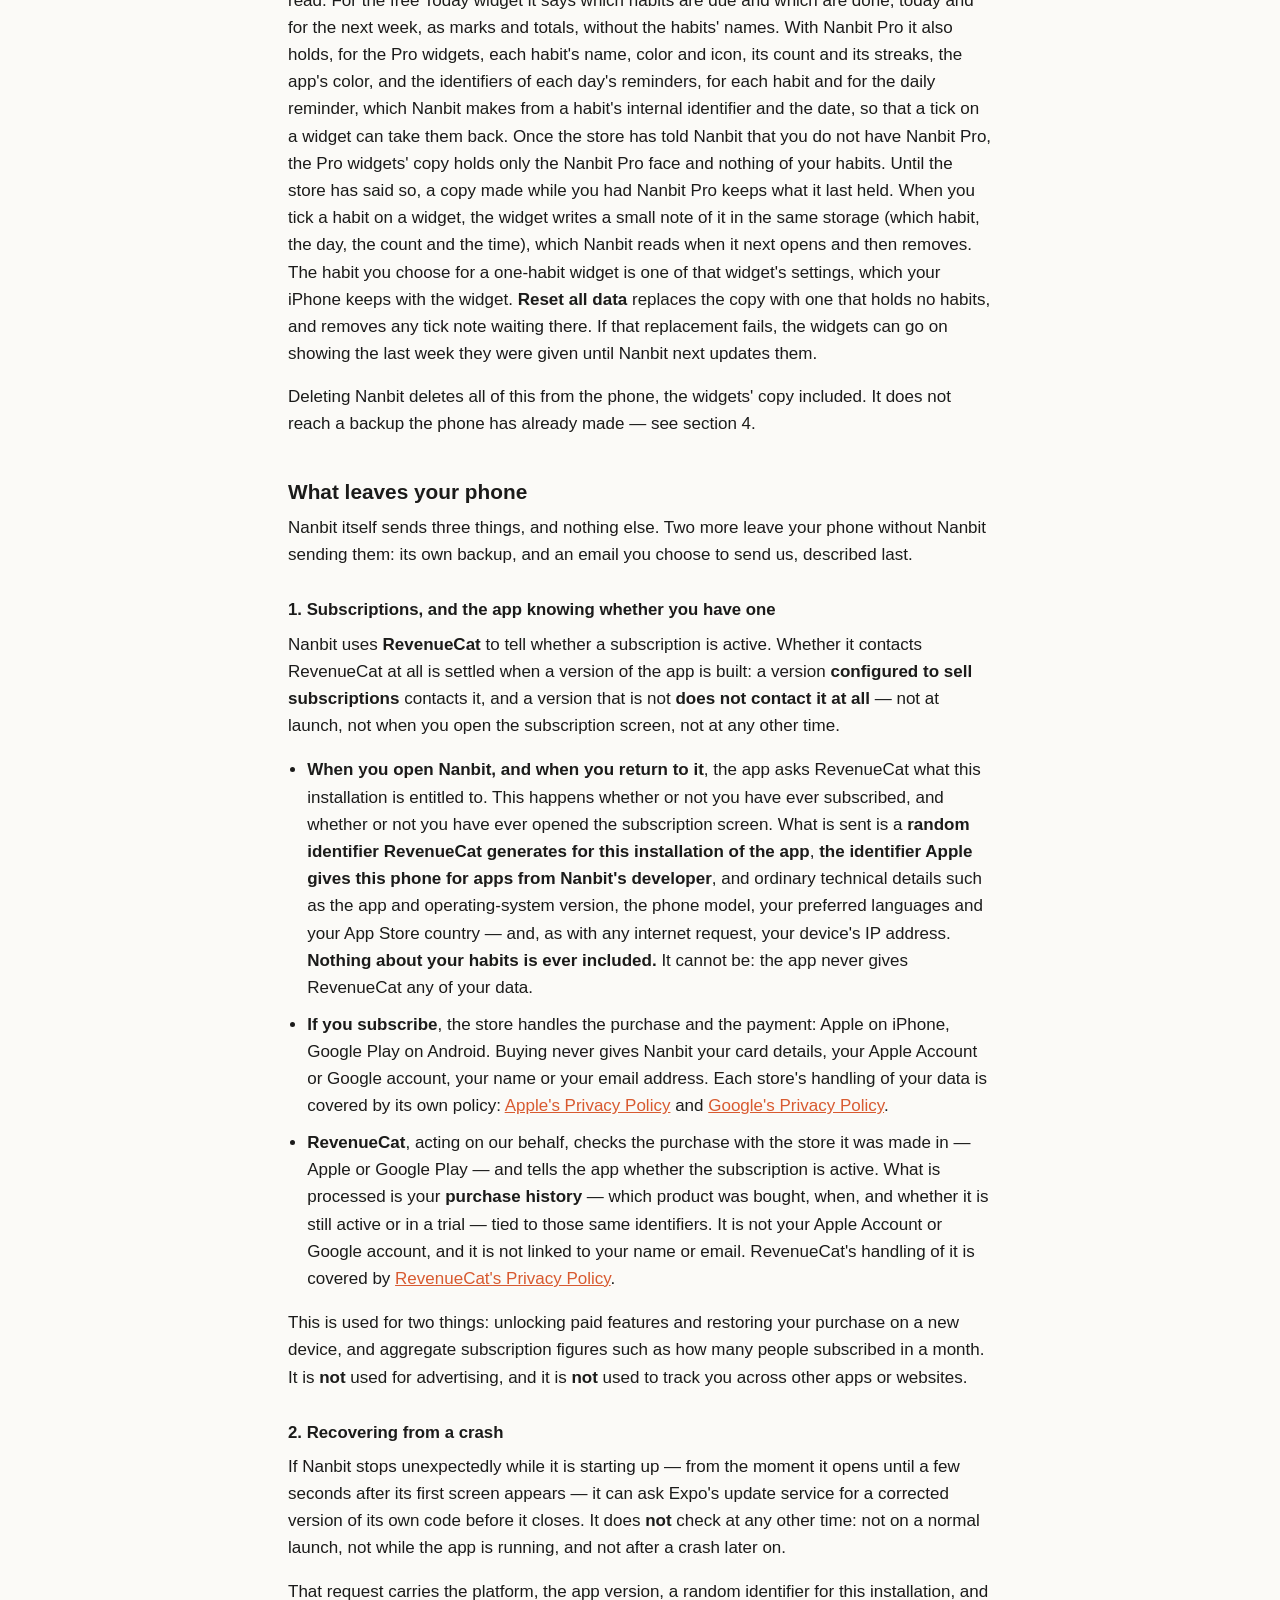
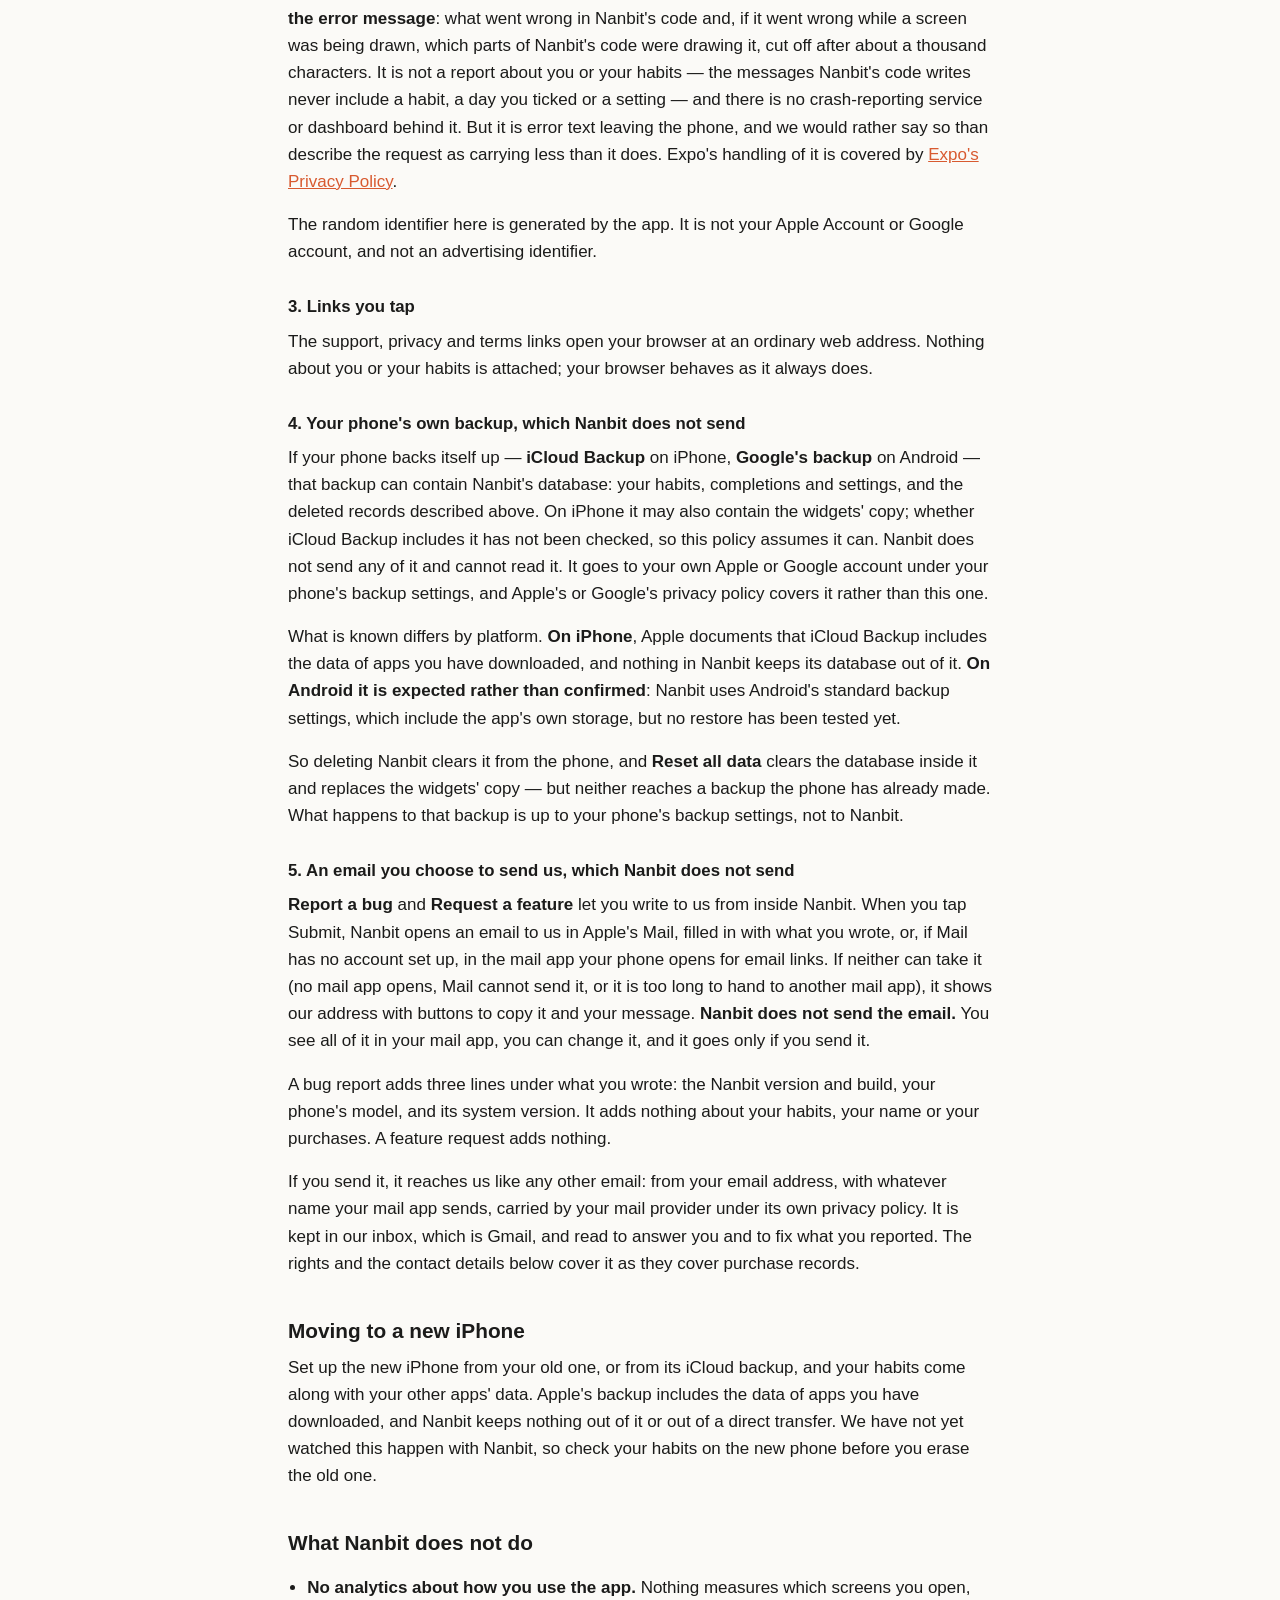
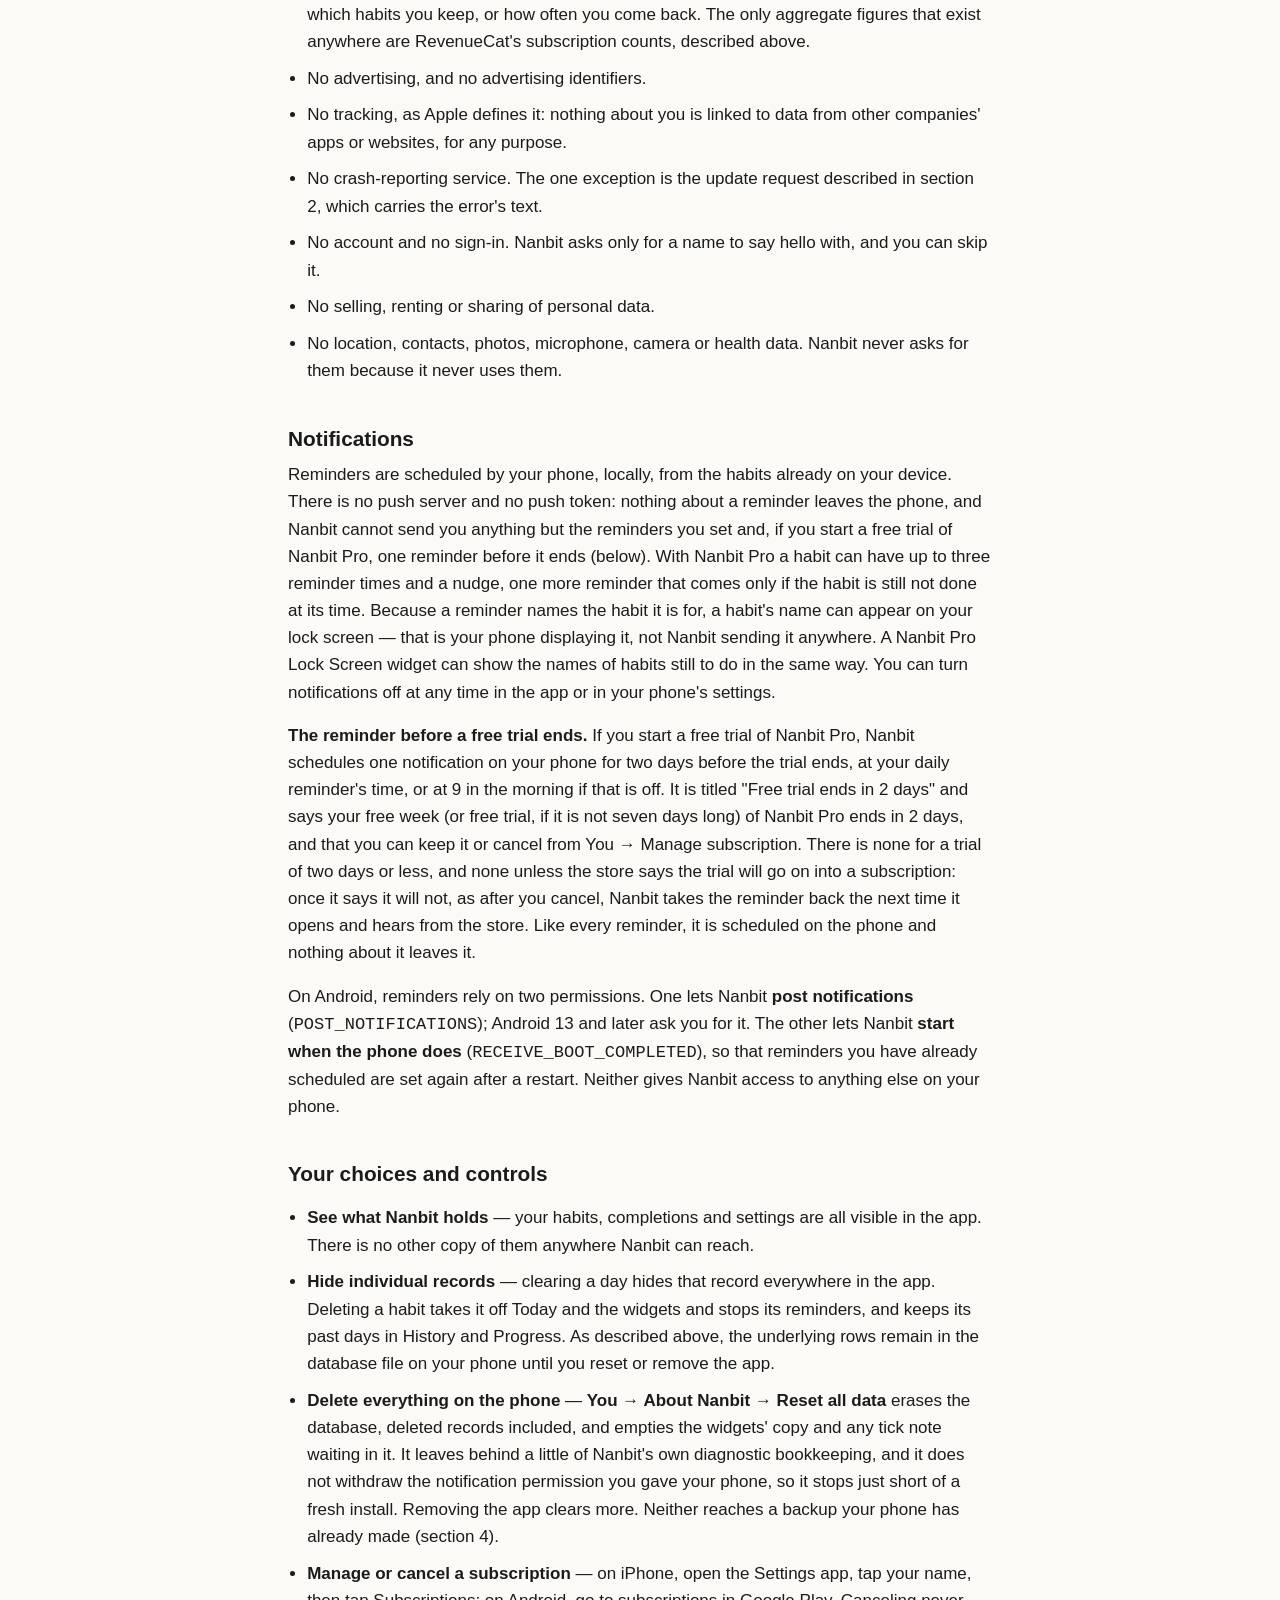
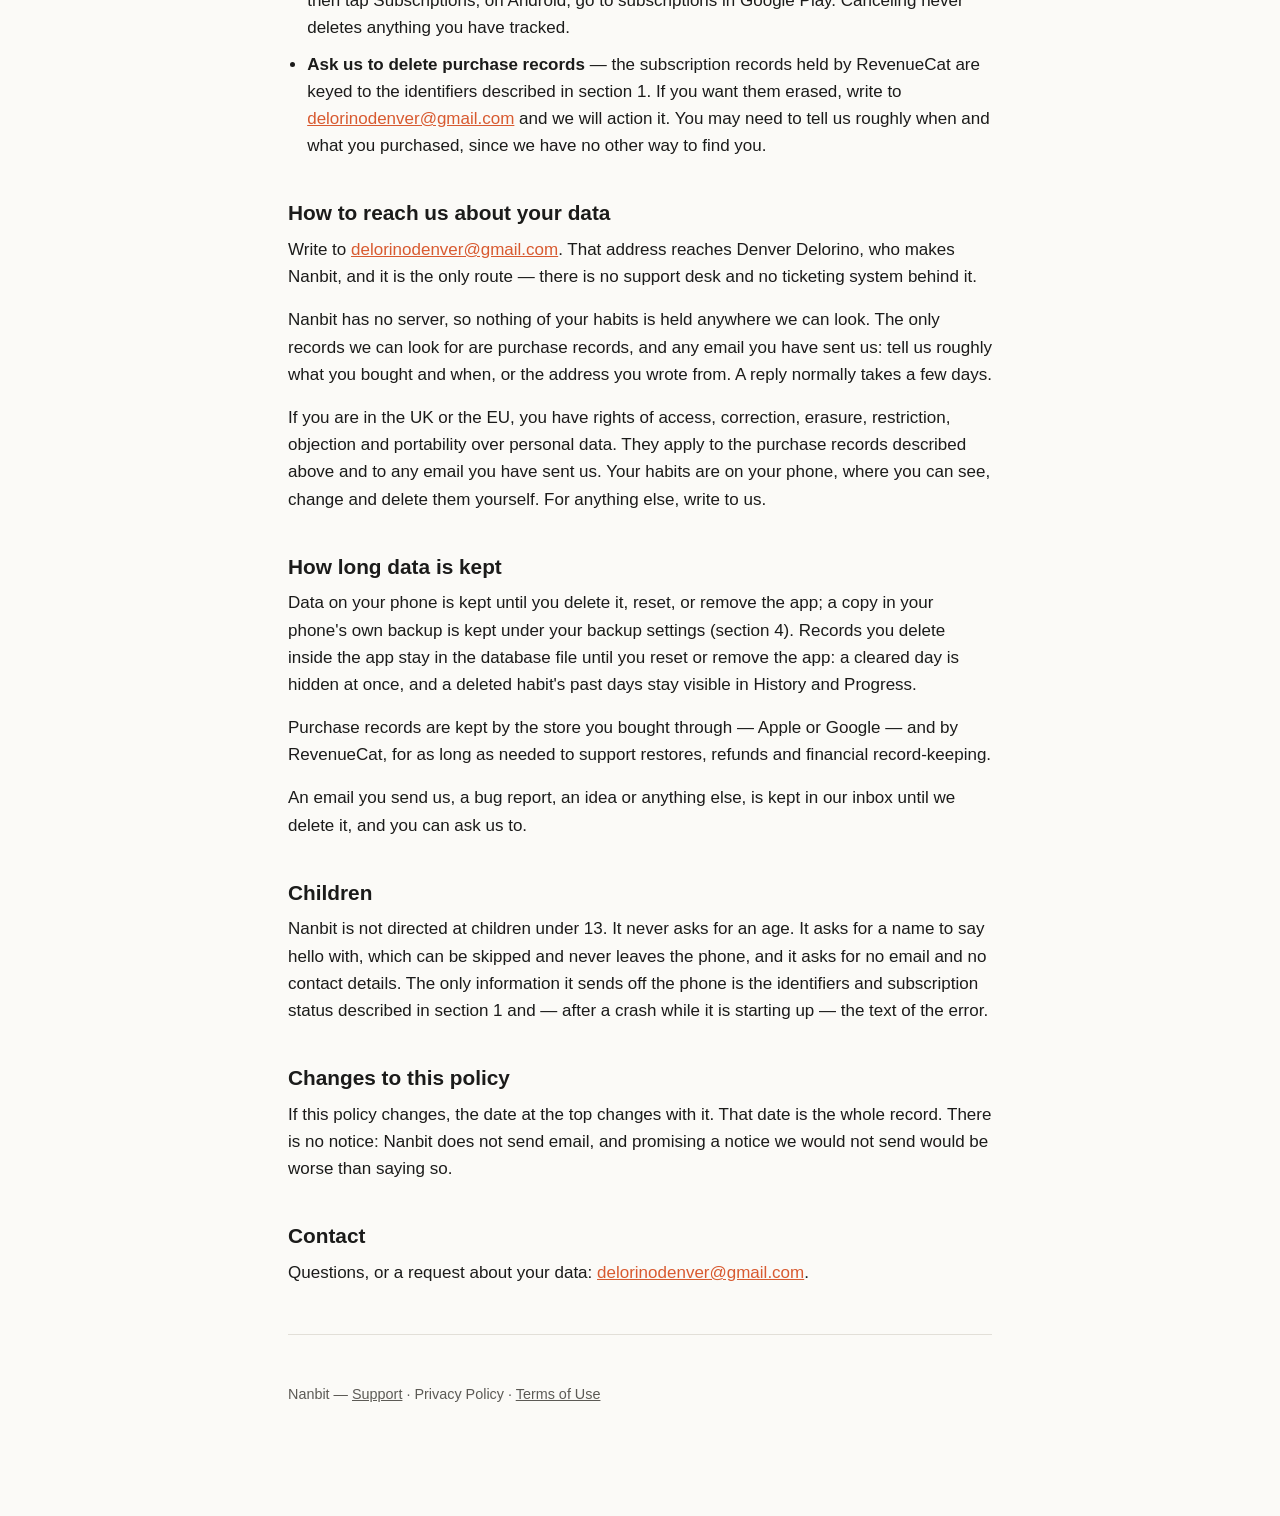
==== commit b1eaef0b: "Remove the Today widget's week strip, at the owner's request The owner, 3 October 2026: "Widget: rem" ====
--- a/privacy.html
+++ b/privacy.html
@@ -4,39 +4,62 @@
 <meta charset="utf-8">
 <meta name="viewport" content="width=device-width, initial-scale=1">
 <title>Nanbit — Privacy Policy</title>
-<meta name="theme-color" content="#F6F1E9" media="(prefers-color-scheme: light)">
-<meta name="theme-color" content="#1F1C19" media="(prefers-color-scheme: dark)">
-<link rel="icon" type="image/svg+xml" href="icon.svg">
-<link rel="stylesheet" href="nanbit.css">
-<script src="nanbit.js" defer></script>
+<style>
+  :root {
+    color-scheme: light dark;
+    --ink: #1B1B1A;
+    --muted: #5C5A55;
+    --rule: #E2DFD8;
+    --bg: #FBFAF7;
+    --accent: #D85A30;
+  }
+  @media (prefers-color-scheme: dark) {
+    :root {
+      --ink: #F2F0EB;
+      --muted: #A8A49C;
+      --rule: #322F2B;
+      --bg: #1B1B1A;
+    }
+  }
+  * { box-sizing: border-box; }
+  body {
+    margin: 0;
+    padding: 40px 20px 96px;
+    background: var(--bg);
+    color: var(--ink);
+    font: 17px/1.6 -apple-system, BlinkMacSystemFont, "Segoe UI", Roboto, Helvetica, Arial, sans-serif;
+    -webkit-text-size-adjust: 100%;
+  }
+  main { max-width: 44rem; margin: 0 auto; }
+  h1 { font-size: 2rem; line-height: 1.2; margin: 0 0 8px; letter-spacing: -0.01em; }
+  h2 { font-size: 1.3rem; line-height: 1.3; margin: 2.5rem 0 0.6rem; }
+  h3 { font-size: 1.05rem; margin: 1.8rem 0 0.4rem; }
+  p, li { margin: 0 0 1rem; }
+  ul { padding-left: 1.2rem; }
+  li { margin-bottom: 0.6rem; }
+  a { color: var(--accent); }
+  strong { font-weight: 600; }
+  .dateline { color: var(--muted); margin: 0 0 2rem; font-size: 0.95rem; }
+  .lede { font-size: 1.1rem; }
+  hr { border: 0; border-top: 1px solid var(--rule); margin: 3rem 0; }
+  footer { color: var(--muted); font-size: 0.9rem; }
+  footer a { color: inherit; }
+</style>
 </head>
 <body>
-<!--
-  Redesigned and published 2 October 2026: the page is drawn with nanbit.css in
-  the app's own colors, and its sentences are unchanged by that. Every comment
-  below that says "not yet published" or "unpublished" went live that day.
--->
-<header class="bar">
-  <div class="bar-in">
-    <a class="brand" href="index.html"><img src="icon.svg" alt="" width="30" height="30">Nanbit</a>
-    <nav class="seg" aria-label="Pages">
-      <a href="support.html">Support</a>
-      <a href="privacy.html" aria-current="page">Privacy</a>
-      <a href="terms.html">Terms</a>
-    </nav>
-  </div>
-</header>
 <main>
-<div class="hero">
+
 <h1>Nanbit Privacy Policy</h1>
 <!--
-  This page's own rule is that its date is the whole record of a change, and
-  the project's rule is that the date names the day a version becomes the live
-  one. This version went live on 2 October 2026, when the owner asked for the
-  pages to be published, and the date was moved to that day in the commit that
-  published it.
--->
-<p class="dateline">Effective 2 October 2026. Nanbit is made by Denver Delorino, an individual developer.</p>
+  The date below is not moved in the commit that rewrote this page, on purpose.
+  This page's own rule is that its date is the whole record of a change, and the
+  project's rule is that the date names the day a version becomes the live one
+  (README, Rule B). This version goes live on the day 1.1 is submitted for
+  review, the owner's decision of 23 September 2026: App Review can open this
+  policy from inside the app while testing. The date moves to that submission
+  day in the commit that publishes this text.
+-->
+<p class="dateline">Effective 27 September 2026. Nanbit is made by Denver Delorino, an individual developer.</p>
 
 <!--
   What this rewrite replaced, recorded rather than silently deleted.
@@ -79,24 +102,18 @@
   - Where the data lives, and what removes it: see the comments beside each
     section below.
 -->
-<!-- Changed 2 October 2026, not yet published: sign-in came back as an optional, free backup (ROADMAP, "Sign-in returns"). -->
-<p class="lede">Nanbit is a habit tracker. You can use it without an account. If
-you choose to sign in, Nanbit backs up your habits so you can get them back on
-a new phone. This policy explains what is kept on your phone, what leaves it,
-and how to delete everything.</p>
-</div>
-
-<section class="card tint">
-<h2 data-short="Overview">The short version</h2>
+<p class="lede">Nanbit is a habit tracker. There is no account and no Nanbit
+server. This policy explains what is kept on your phone, the few things that
+leave it, and how to delete everything.</p>
+
+<h2>The short version</h2>
 <ul>
   <li>Your habits, your completions and your settings are kept <strong>on your
-    phone</strong>. Nanbit sends them nowhere unless you sign in to back them
-    up. If your phone backs itself up, <strong>that backup can include
-    them</strong> — see section 4 below.</li>
-  <li><strong>Signing in is optional</strong>, with Apple on iPhone or with
-    Google. If you sign in, your habits, completions and settings are backed up
-    to Nanbit's server, run by <strong>Supabase in Singapore</strong>, and
-    deleting your account deletes the backup — see section 6.</li>
+    phone</strong>. Nanbit never sends them anywhere. If your phone backs itself
+    up, <strong>that backup can include them</strong> — see section 4
+    below.</li>
+  <li>There is <strong>no account and no sign-in</strong>, and no Nanbit server
+    for anything to go to.</li>
   <li>Nanbit has <strong>no analytics about how you use the app</strong>, no
     advertising, no tracking, and no crash-reporting service.</li>
   <li>Nanbit uses a service called <strong>RevenueCat</strong> to manage
@@ -121,10 +138,8 @@
     nothing about your habits — see section 5.</li>
   <li>Nanbit does not sell or share your data.</li>
 </ul>
-</section>
-
-<section class="card">
-<h2 data-short="On your phone">What Nanbit stores on your phone</h2>
+
+<h2>What Nanbit stores on your phone</h2>
 <p>All of this lives in a database inside the app's own storage, which only
 Nanbit can read:</p>
 <ul>
@@ -190,10 +205,9 @@
     marks that record as deleted and hides it everywhere in the app, but the row
     stays in the database file. When you delete a habit, it comes off Today and
     the widgets and its past days stay in History and Progress, so the habit and its
-    completions stay in the database file too. A cleared day is never sent
-    anywhere. A deleted habit and its past days go into the account backup if
-    you sign in (section 6), and a backup your phone makes copies the database
-    whole, deleted records included. <strong>Reset all data</strong> removes them along
+    completions stay in the database file too. Nanbit never sends any of it
+    anywhere, though a backup your phone makes copies the database whole,
+    deleted records included. <strong>Reset all data</strong> removes them along
     with everything else.<!-- Changed 24 September 2026, not yet published:
     "History and Stats" became "History and Progress" with the tab's new
     name. --></li>
@@ -309,10 +323,8 @@
 <p>Deleting Nanbit deletes all of this from the phone, the widgets' copy
 included. It does not reach a backup the phone has already made — see section
 4.</p>
-</section>
-
-<section class="card">
-<h2 data-short="What leaves">What leaves your phone</h2>
+
+<h2>What leaves your phone</h2>
 <!--
   Changed 25 September 2026, not yet published. It said "A fourth is sent by
   your phone rather than by Nanbit: its own backup, described last." The Report
@@ -320,10 +332,9 @@
   either, an email the person sends from their own mail app, so the sentence
   would have left it out and section 4 was no longer last.
 -->
-<!-- Changed 2 October 2026, not yet published: sign-in came back as an optional, free backup (ROADMAP, "Sign-in returns"). -->
-<p>Nanbit itself sends three things, and a fourth only if you sign in: the
-backup, in section 6. Two more leave your phone without Nanbit sending them:
-its own backup, and an email you choose to send us.</p>
+<p>Nanbit itself sends three things, and nothing else. Two more leave your
+phone without Nanbit sending them: its own backup, and an email you choose to
+send us, described last.</p>
 
 <h3>1. Subscriptions, and the app knowing whether you have one</h3>
 <!--
@@ -507,121 +518,7 @@
 you and to fix what you reported. The rights and the contact details below
 cover it as they cover purchase records.</p>
 
-<!--
-  Added 2 October 2026, not yet published, when the owner brought sign-in back
-  as an optional, free backup with Apple and Google (ROADMAP, "Sign-in
-  returns"). Adapted from the account section written and checked on 23
-  September 2026 (pages/privacy.html at 7b1b130^), with what changed:
-  Google as well as Apple, Android as well as iPhone, more than one phone
-  signed in at once, and the Apple credential revoked by Nanbit's server
-  function when the account is deleted.
-
-  RE-READ ON 2 OCTOBER 2026, before publishing: supabase.com/pricing gives log
-  retention of 1 day on Free and 7 days on Pro, so "up to 7 days" holds on both;
-  supabase.com/legal/dpa ("Version 1 — August 1, 2026") says "Supabase takes
-  daily backups of Customer projects by default" and that "Traffic flow logs
-  are retained", and gives no length for either. What the logs hold (the log
-  field reference) was read on 23 September 2026 and not again. "Up to 7 days"
-  holds on the Free and Pro plans only.
-
-  Checked against the code on 2 October 2026:
-  - What the backup holds: toBackupJson(repo.loadEverything(db)), which is
-    loadTrackedHabits (listed and deleted habits), loadAllCompletions
-    (deleted_at IS NULL: cleared days are not in it) and loadSettings.
-  - When it is sent: src/account/scheduler.ts (SAVE_DEBOUNCE_MS, 2 seconds;
-    nothing when the fingerprint is unchanged), a flush when the app goes to
-    the background (AccountProvider), the fetch on sign-in, and Supabase's
-    token refresh while the app is in front (remote.ts, watchForeground).
-  - Apple's credential check at launch: AccountProvider, credentialState.
-  - Delete: src/account/flows.ts, deleteAccountAndEmpty: revoke, then the
-    server, then the phone; nothing on the phone changes if the server does
-    not delete.
-  - What Google shares: the OpenID token carries name, email and picture; what
-    Supabase keeps of it was read from its docs in September for Apple only.
-    The sentence errs toward disclosure (privacy statements in doubt are
-    resolved toward saying more).
--->
-<h3>6. Your account and its backup, if you sign in</h3>
-<p>This happens <strong>only if you sign in</strong>. Signing in is optional and
-free. Nothing in Nanbit needs an account, and buying or restoring a
-subscription never needs one. If you never sign in, nothing in this section
-happens.</p>
-
-<p><strong>Signing in.</strong> On iPhone you can sign in with Apple or with
-Google, and on Android with Google. Apple asks you whether to share your name
-and your email address; if you choose Hide My Email, Apple gives Nanbit a
-random address that forwards to yours. Google shares your name, your email
-address and your profile picture's address. The one you choose then gives
-Nanbit a sign-in token, and Nanbit sends that token to Supabase, which creates
-your account.</p>
-
-<p><strong>What your account holds:</strong></p>
-<ul>
-  <li><strong>The email address</strong> Apple or Google gave Nanbit, and the
-    name and picture address they shared, if they did.</li>
-  <li><strong>The identifier Apple or Google gives Nanbit for you.</strong> It
-    is not your Apple Account or your Google password.</li>
-  <li><strong>The backup</strong>: your habits, deleted ones included with
-    their past days, your completions, and your settings, including your display
-    name, plus the time it was saved. It does not include days you cleared, or
-    the summary cache.</li>
-  <li><strong>A record of each sign-in</strong>: when it happened, the IP address
-    it came from, and what kind of device and app made it.</li>
-</ul>
-
-<p><strong>When it is sent.</strong> While you are signed in, Nanbit saves the
-backup a couple of seconds after you change something, and again when you leave
-the app. If nothing has changed, nothing is sent. When you sign in, Nanbit
-fetches the backup your account already has. While Nanbit is open it keeps you
-signed in by renewing its sign-in with the server from time to time, and on
-iPhone, when you open it, your iPhone asks Apple whether you still allow Nanbit
-to use Sign in with Apple.</p>
-
-<p><strong>Where it goes, and how.</strong> Everything travels over an encrypted
-connection. It is kept by <strong>Supabase</strong> (Supabase Pte. Ltd.), which
-runs Nanbit's server, on servers in <strong>Singapore</strong>. The backup is
-stored as Nanbit writes it. It is not encrypted in a way that stops Supabase or
-Nanbit's developer from reading it. Supabase handles all of it for Nanbit under
-its <a href="https://supabase.com/legal/dpa">data processing agreement</a>.</p>
-
-<p><strong>Supabase's logs.</strong> Supabase keeps logs of the requests Nanbit
-makes to its server. They include your IP address, the rough location it points
-to, such as your city, what kind of device and app made the request, and, when
-you sign in, your email address. Supabase says it keeps these logs for up to 7
-days, so anything in them that deleting your account cannot reach is gone on its
-own within that time.</p>
-<p>Two other things are Supabase's, and it does not say how long it keeps them.
-It makes daily backup copies of Nanbit's database, so a deleted account can stay
-in those copies for a while. And it keeps records of connections to its own
-systems, for security.</p>
-
-<p><strong>More than one phone.</strong> You can be signed in on more than one
-phone. If another phone has backed up since this one did, Nanbit stops backing
-up this one and asks which copy to keep, so neither replaces the other without
-you choosing.</p>
-
-<p><strong>Signing out</strong> backs up one last time, then takes your habits
-off the phone, along with its reminders and the widgets' copy. They stay in your
-account, and signing in again brings them back. If the last backup cannot be
-made, Nanbit tells you before anything is removed.</p>
-
-<p><strong>Deleting your account</strong> is at <strong>You → Signed in with
-Apple</strong> (or Google) <strong>→ Delete account</strong>. It needs an
-internet connection. First Nanbit asks Apple or Google to stop Nanbit's access
-to your account: with Apple, Apple's sheet appears once more so Nanbit's server
-can tell Apple to revoke it. Then it deletes your account, the backup and the
-sign-in records from Supabase, and then takes everything off the phone. It
-cannot be undone. If Nanbit cannot reach Supabase, nothing is deleted and
-nothing changes on the phone. If Apple or Google does not confirm, the account
-is still deleted and Nanbit shows you how to remove it from your Apple or Google
-settings yourself. Deleting cannot reach a backup your phone made earlier
-(section 4), or Supabase's logs, backup copies and security records, described
-above. You can also ask us to delete your account: write to the address under
-Contact, from the email address the account uses.</p>
-</section>
-
-<section class="card">
-<h2 data-short="New iPhone">Moving to a new iPhone</h2>
+<h2>Moving to a new iPhone</h2>
 <!--
   The owner asked for this on 23 September 2026: "set it up from the old phone
   or from its backup, and the habits come along", once the code had been checked
@@ -642,18 +539,13 @@
     benefit does not assert an unobserved restore. The widget's copy does not
     matter here: the app rebuilds it from the database at every launch.
 -->
-<!-- Added 2 October 2026, not yet published, with sign-in. -->
-<p>If you signed in to back up, sign in the same way on the new phone and choose
-Restore: your habits come back from the backup (section 6).</p>
 <p>Set up the new iPhone from your old one, or from its iCloud backup, and your
 habits come along with your other apps' data. Apple's backup includes the data
 of apps you have downloaded, and Nanbit keeps nothing out of it or out of a
 direct transfer. We have not yet watched this happen with Nanbit, so check your
 habits on the new phone before you erase the old one.</p>
-</section>
-
-<section class="card">
-<h2 data-short="What it does not do">What Nanbit does not do</h2>
+
+<h2>What Nanbit does not do</h2>
 <ul>
   <li><strong>No analytics about how you use the app.</strong> Nothing measures
     which screens you open, which habits you keep, or how often you come back.
@@ -664,17 +556,15 @@
     other companies' apps or websites, for any purpose.</li>
   <li>No crash-reporting service. The one exception is the update request
     described in section 2, which carries the error's text.</li>
-  <li>No account unless you choose one. Nanbit asks for a name to say hello
-    with, and you can skip it; signing in is optional (section 6).</li>
+  <li>No account and no sign-in. Nanbit asks only for a name to say hello with,
+    and you can skip it.</li>
   <!-- Until 23 September 2026: "Nothing in Nanbit asks who you are." The Name
        step made that false; see the note above. -->
   <li>No selling, renting or sharing of personal data.</li>
   <li>No location, contacts, photos, microphone, camera or health data. Nanbit
     never asks for them because it never uses them.</li>
 </ul>
-</section>
-
-<section class="card">
+
 <h2>Notifications</h2>
 <!--
   Changed 26 September 2026, not yet published. It said "Nanbit cannot send
@@ -722,17 +612,11 @@
 (<code>RECEIVE_BOOT_COMPLETED</code>), so that reminders you have already
 scheduled are set again after a restart. Neither gives Nanbit access to anything
 else on your phone.</p>
-</section>
-
-<section class="card">
-<h2 data-short="Your choices">Your choices and controls</h2>
+<h2>Your choices and controls</h2>
 <ul>
   <li><strong>See what Nanbit holds</strong> — your habits, completions and
-    settings are all visible in the app. If you sign in, the backup is a copy
-    of the same things (section 6).</li>
-  <li><strong>Sign out, or delete your account</strong> — at <strong>You →
-    Signed in with Apple</strong> (or Google). Both take your habits off the
-    phone; deleting the account also deletes the backup (section 6).</li>
+    settings are all visible in the app. There is no other copy of them anywhere
+    Nanbit can reach.</li>
   <li><strong>Hide individual records</strong> — clearing a day hides that
     record everywhere in the app. Deleting a habit takes it off Today and the
     widgets and stops its reminders, and keeps its past days in History and Progress.
@@ -783,10 +667,8 @@
     may need to tell us roughly when and what you purchased, since we have no
     other way to find you.</li>
 </ul>
-</section>
-
-<section class="card">
-<h2 data-short="Your data">How to reach us about your data</h2>
+
+<h2>How to reach us about your data</h2>
 <p>Write to <a href="mailto:delorinodenver@gmail.com">delorinodenver@gmail.com</a>. That address
 reaches Denver Delorino, who makes Nanbit, and it is the only route — there is
 no support desk and no ticketing system behind it.</p>
@@ -798,24 +680,17 @@
   card (section 5) is a second kind of record we hold, with their address in
   it, so both sentences would have left it out.
 -->
-<!-- Changed 2 October 2026, not yet published: sign-in came back as an optional, free backup (ROADMAP, "Sign-in returns"). -->
-<p>If you have never signed in, nothing of your habits is held anywhere we can
-look. If you have, your account and its backup are on Nanbit's server, and you
-can delete them yourself in the app (section 6), or ask us to: tell us the
-email address your account uses. Otherwise the records we can look for are
-purchase records, and any email you have sent us: tell us roughly what you
-bought and when, or the address you wrote from. A reply normally takes a few
-days.</p>
+<p>Nanbit has no server, so nothing of your habits is held anywhere we can look.
+The only records we can look for are purchase records, and any email you have
+sent us: tell us roughly what you bought and when, or the address you wrote
+from. A reply normally takes a few days.</p>
 <p>If you are in the UK or the EU, you have rights of access, correction,
 erasure, restriction, objection and portability over personal data. They apply to
-your account and its backup if you have one, the purchase records described
-above, and any email you have sent us. Your habits are on your phone, where you
-can see, change and delete them yourself.
+the purchase records described above and to any email you have sent us. Your
+habits are on your phone, where you can see, change and delete them yourself.
 For anything else, write to us.</p>
-</section>
-
-<section class="card">
-<h2 data-short="How long">How long data is kept</h2>
+
+<h2>How long data is kept</h2>
 <p>Data on your phone is kept until you delete it, reset, or remove the app; a
 copy in your phone's own backup is kept under your backup settings (section 4).
 Records you delete inside the app stay in the database file until you reset or
@@ -824,18 +699,13 @@
 published: "History and Stats", before the tab was renamed Progress. --><!-- Corrected 24 September 2026, unpublished:
 this said deleted records are hidden immediately, which a deleted habit's past
 no longer is. --></p>
-<p>An account and its backup are kept until you delete the account, or until
-we delete it at your request. Supabase's logs and backup copies can outlast it,
-as section 6 describes.</p>
 <p>Purchase records are kept by the store you bought through — Apple or Google —
 and by RevenueCat, for as long as needed to support restores, refunds and
 financial record-keeping.</p>
 <!-- Added 25 September 2026, not yet published, with section 5. -->
 <p>An email you send us, a bug report, an idea or anything else, is kept in our
 inbox until we delete it, and you can ask us to.</p>
-</section>
-
-<section class="card">
+
 <h2>Children</h2>
 <!--
   Rewritten 23 September 2026, three times. It said Nanbit "collects no name, no
@@ -847,28 +717,23 @@
   "sends off the phone", and a parent reads it beside a screen asking for one,
   so it now says what is asked and where it stays.
 -->
-<!-- Changed 2 October 2026, not yet published: sign-in came back as an optional, free backup (ROADMAP, "Sign-in returns"). -->
 <p>Nanbit is not directed at children under 13. It never asks for an age. It
-asks for a name to say hello with, which can be skipped. Without signing in,
-the only information it sends off the phone is the identifiers and subscription
-status described in section 1 and — after a crash while it is starting up — the
-text of the error. Signing in, which is optional, shares an email address and a
-name with Nanbit's server and backs up the habits (section 6).</p>
-</section>
-
-<section class="card">
-<h2 data-short="Changes">Changes to this policy</h2>
+asks for a name to say hello with, which can be skipped and never leaves the
+phone, and it asks for no email and no contact details. The only
+information it sends off the phone is the identifiers and subscription status
+described in section 1 and — after a crash while it is starting up — the text of
+the error.</p>
+
+<h2>Changes to this policy</h2>
 <p>If this policy changes, the date at the top changes with it. That date is
 the whole record. There is no notice: Nanbit does not send email, and promising
 a notice we would not send would be worse than saying so.</p>
-</section>
-
-<section class="card">
+
 <h2>Contact</h2>
 <p>Questions, or a request about your data:
 <a href="mailto:delorinodenver@gmail.com">delorinodenver@gmail.com</a>.</p>
-</section>
-
+
+<hr>
 <footer>
   <p>Nanbit — <a href="support.html">Support</a> · Privacy Policy · <a href="terms.html">Terms of Use</a></p>
 </footer>
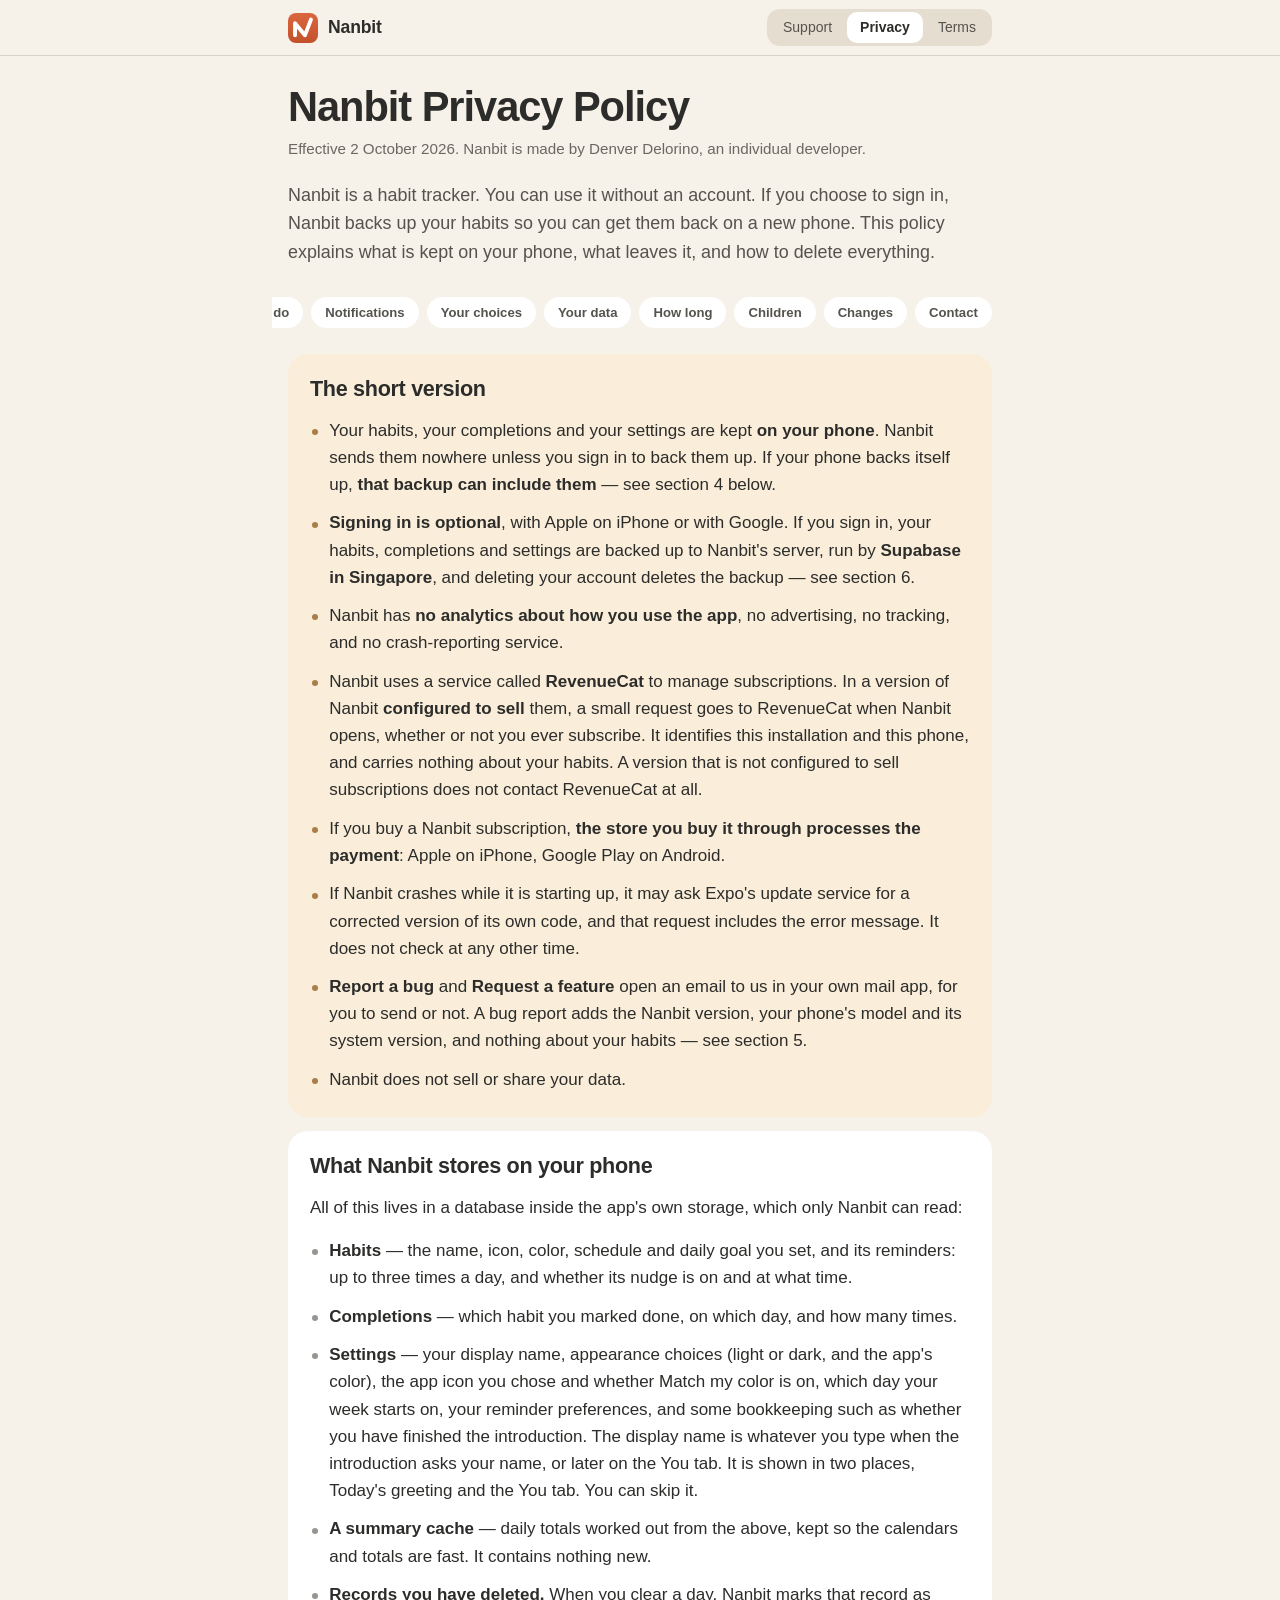
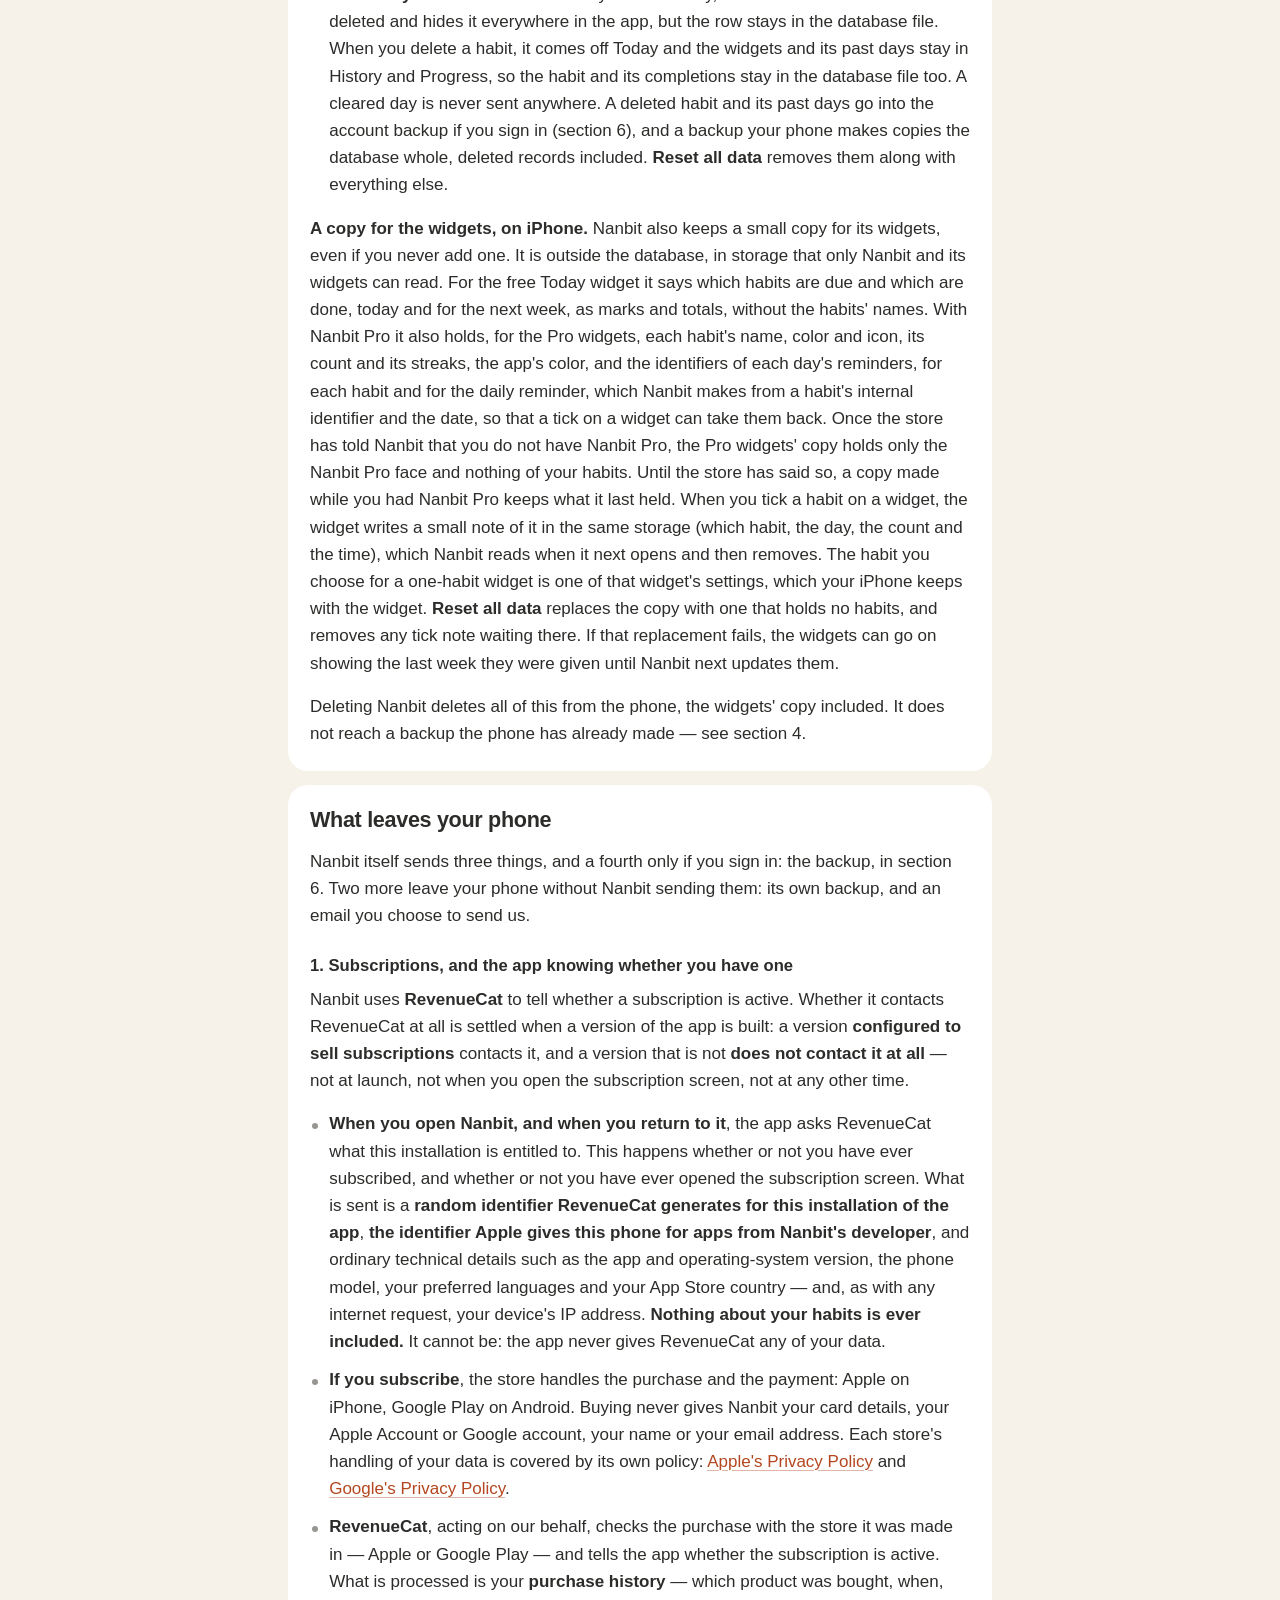
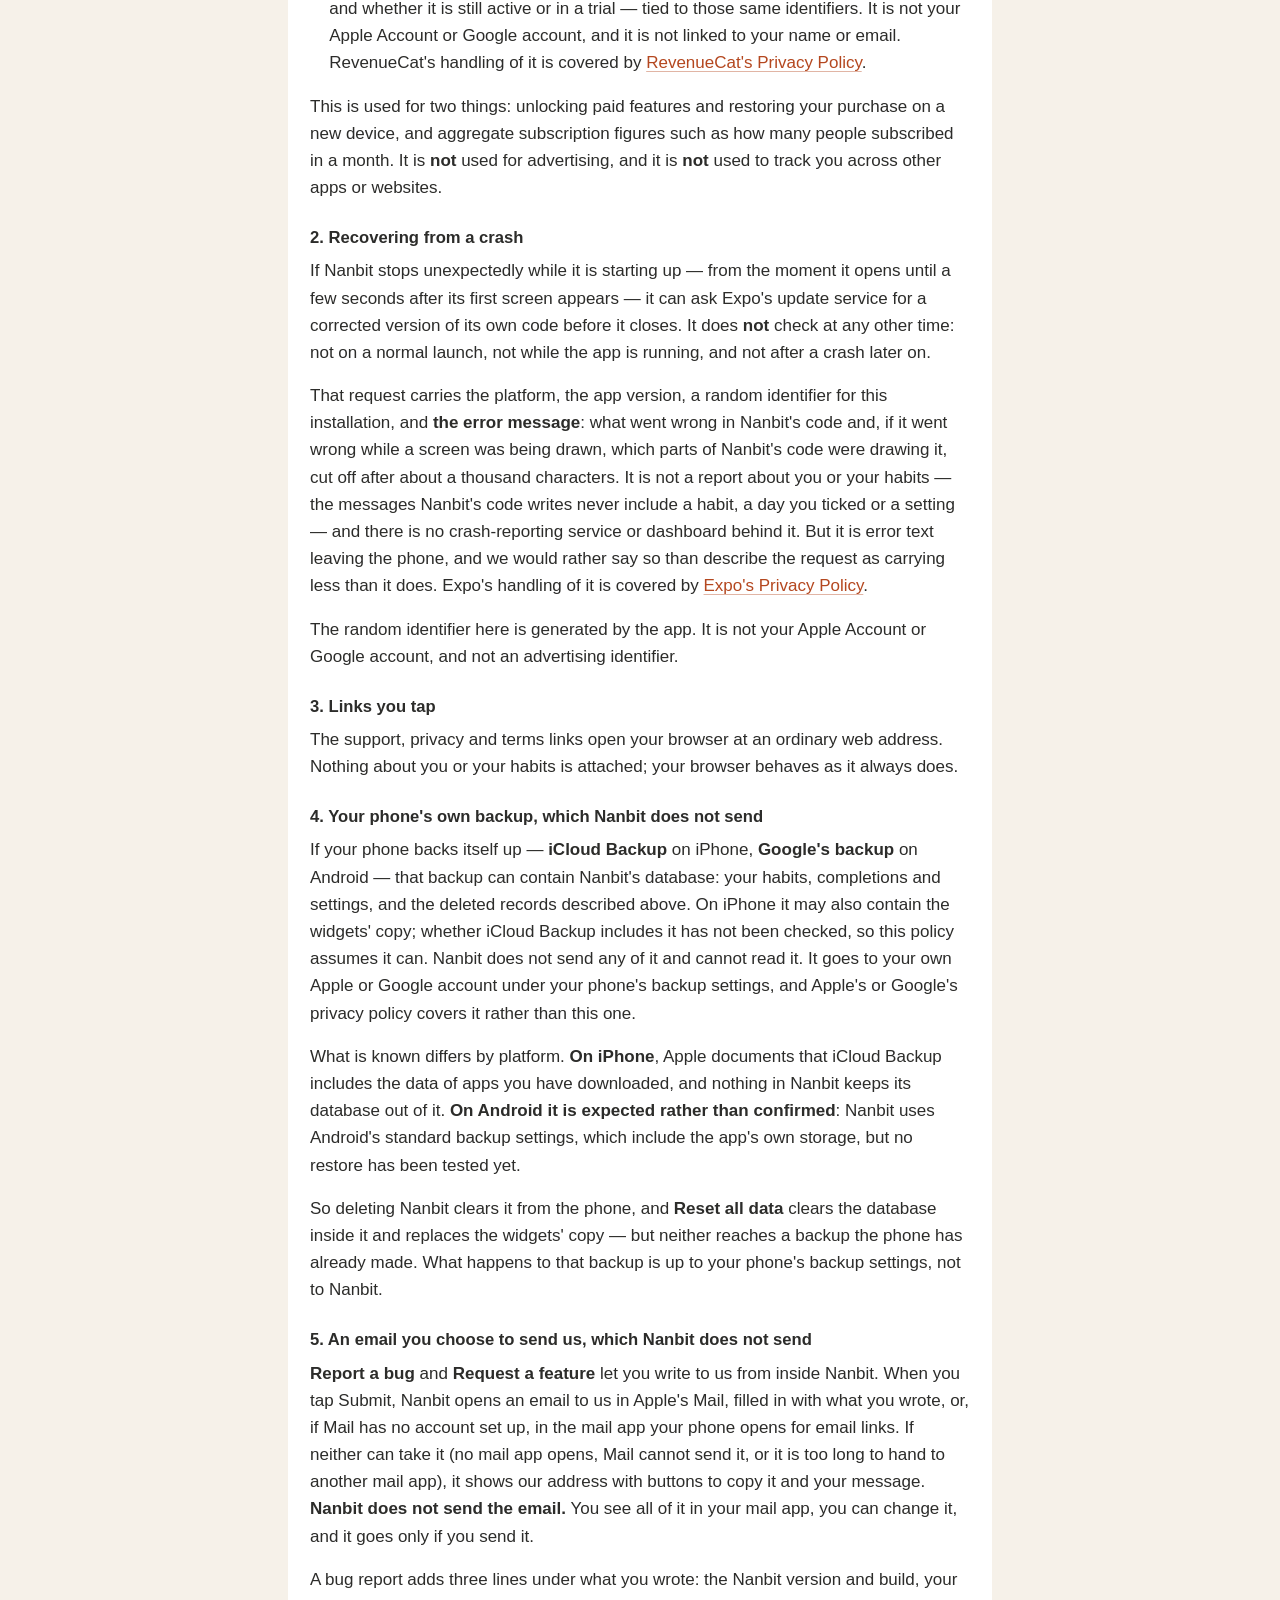
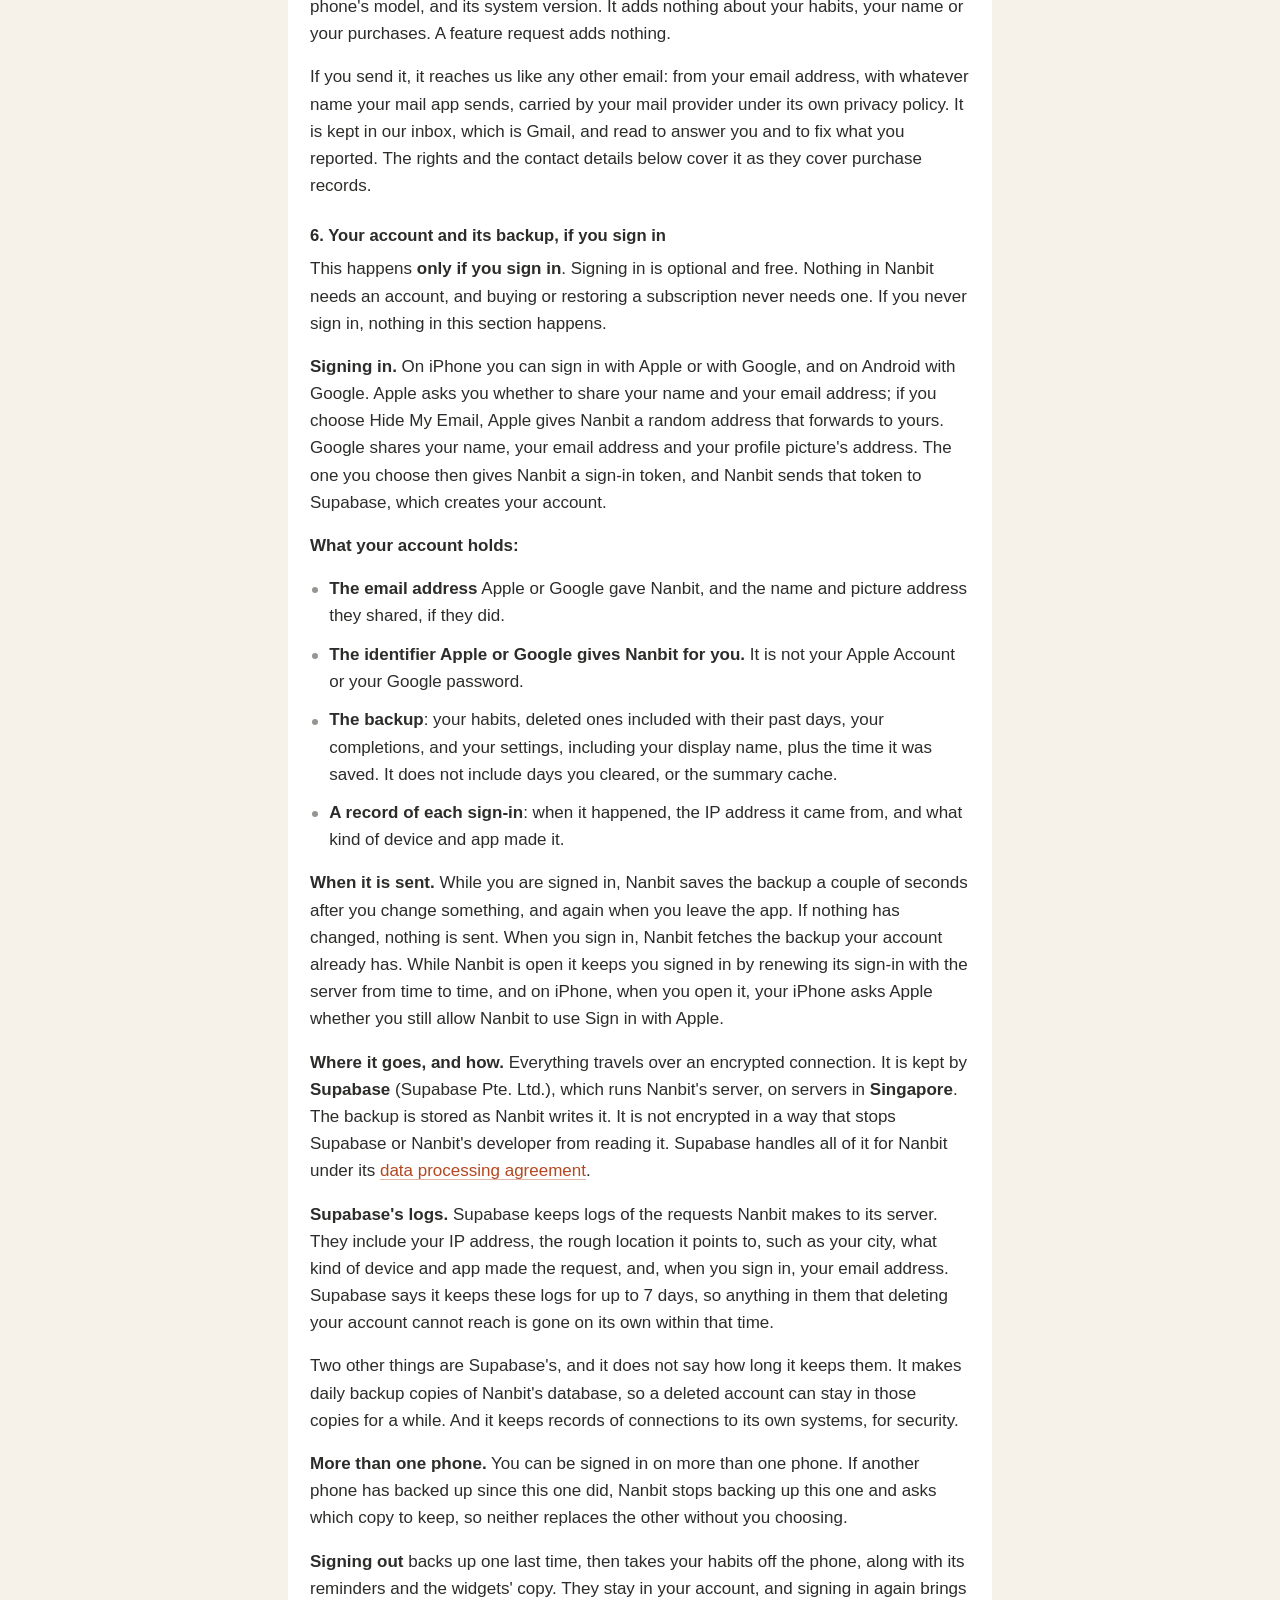
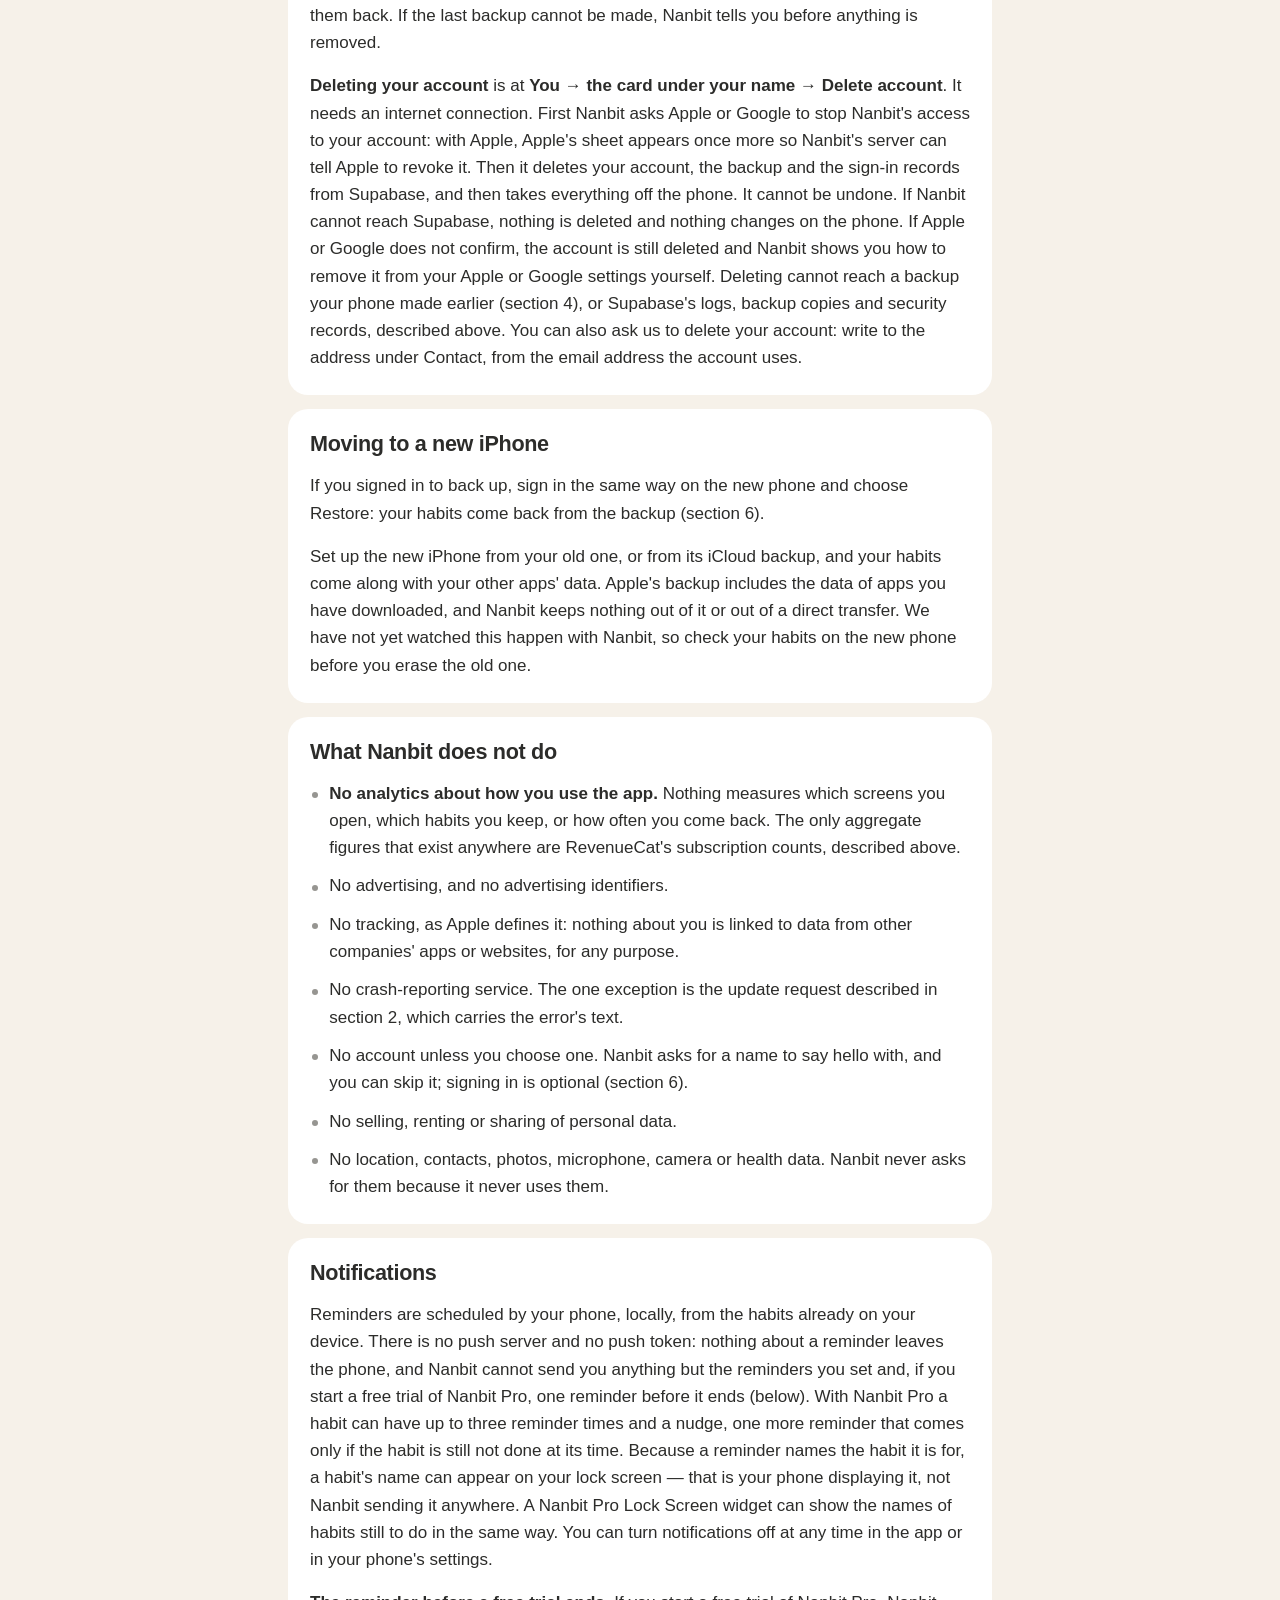
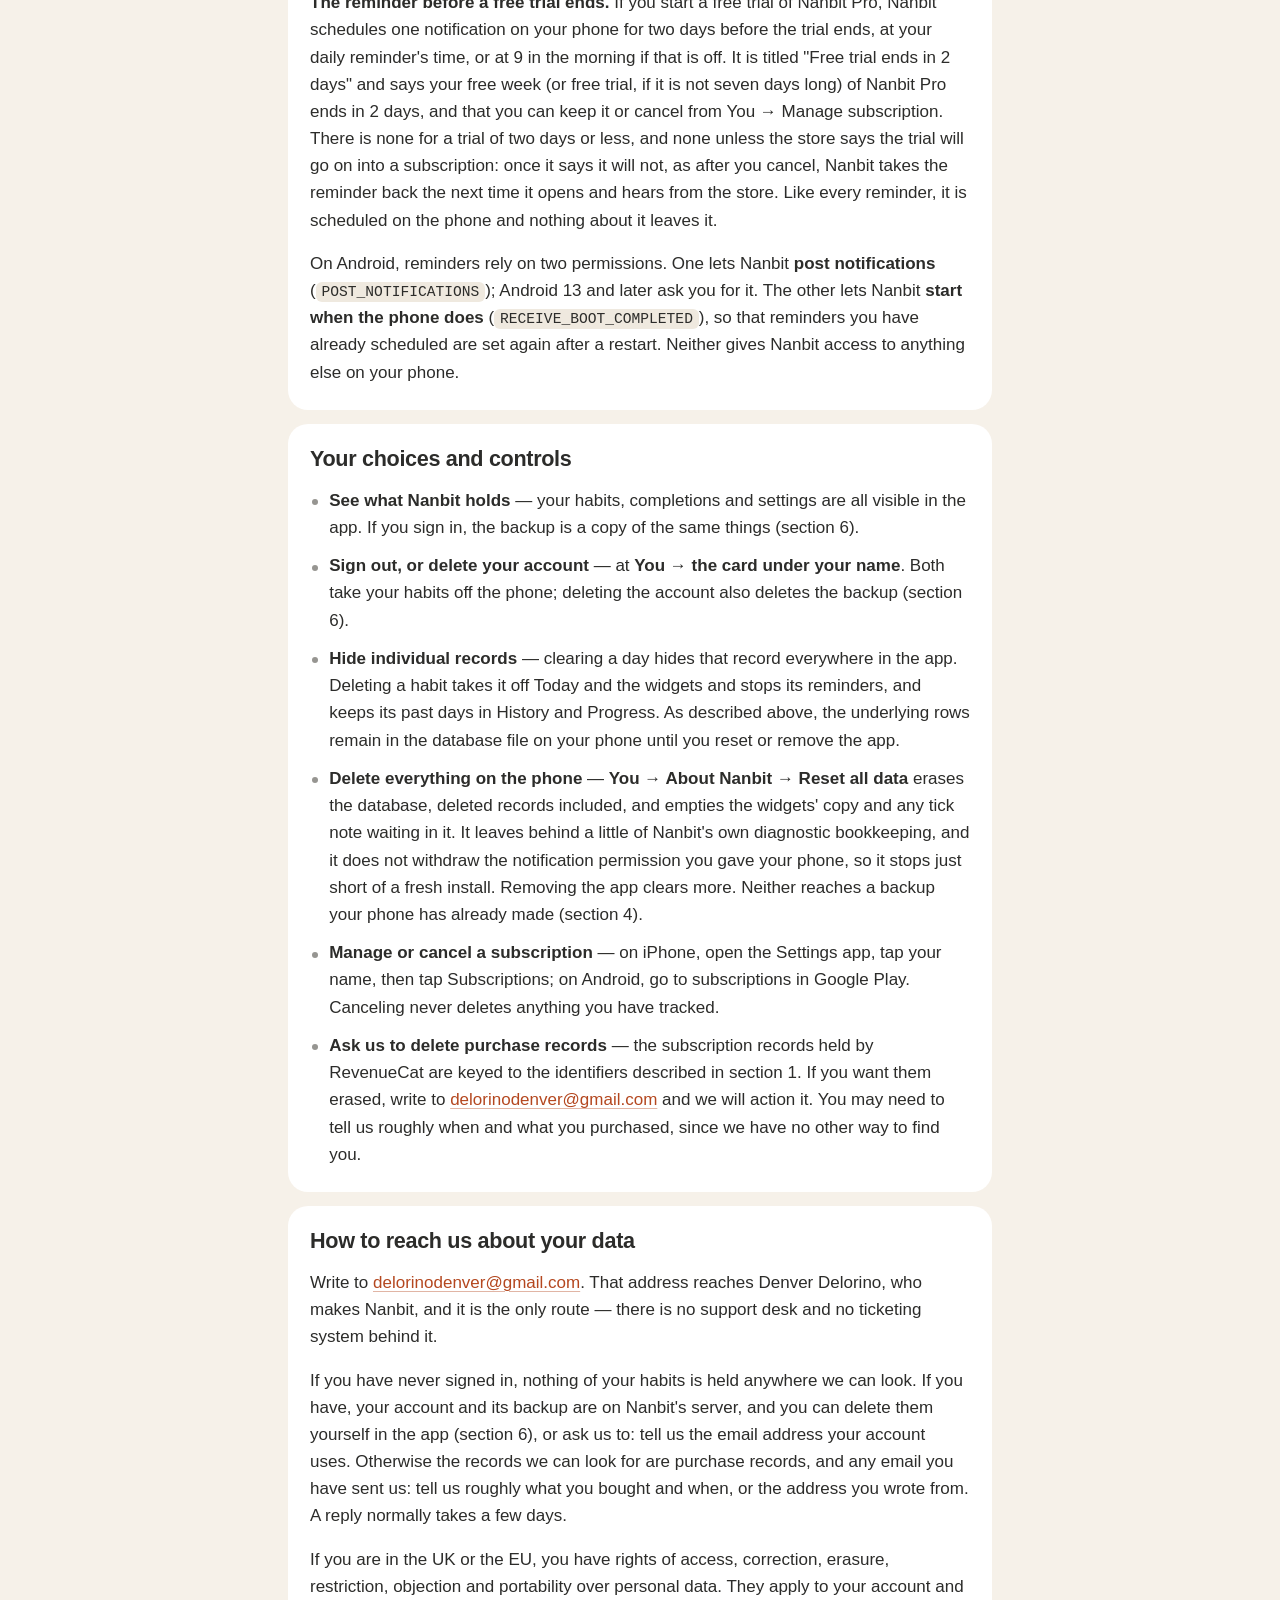
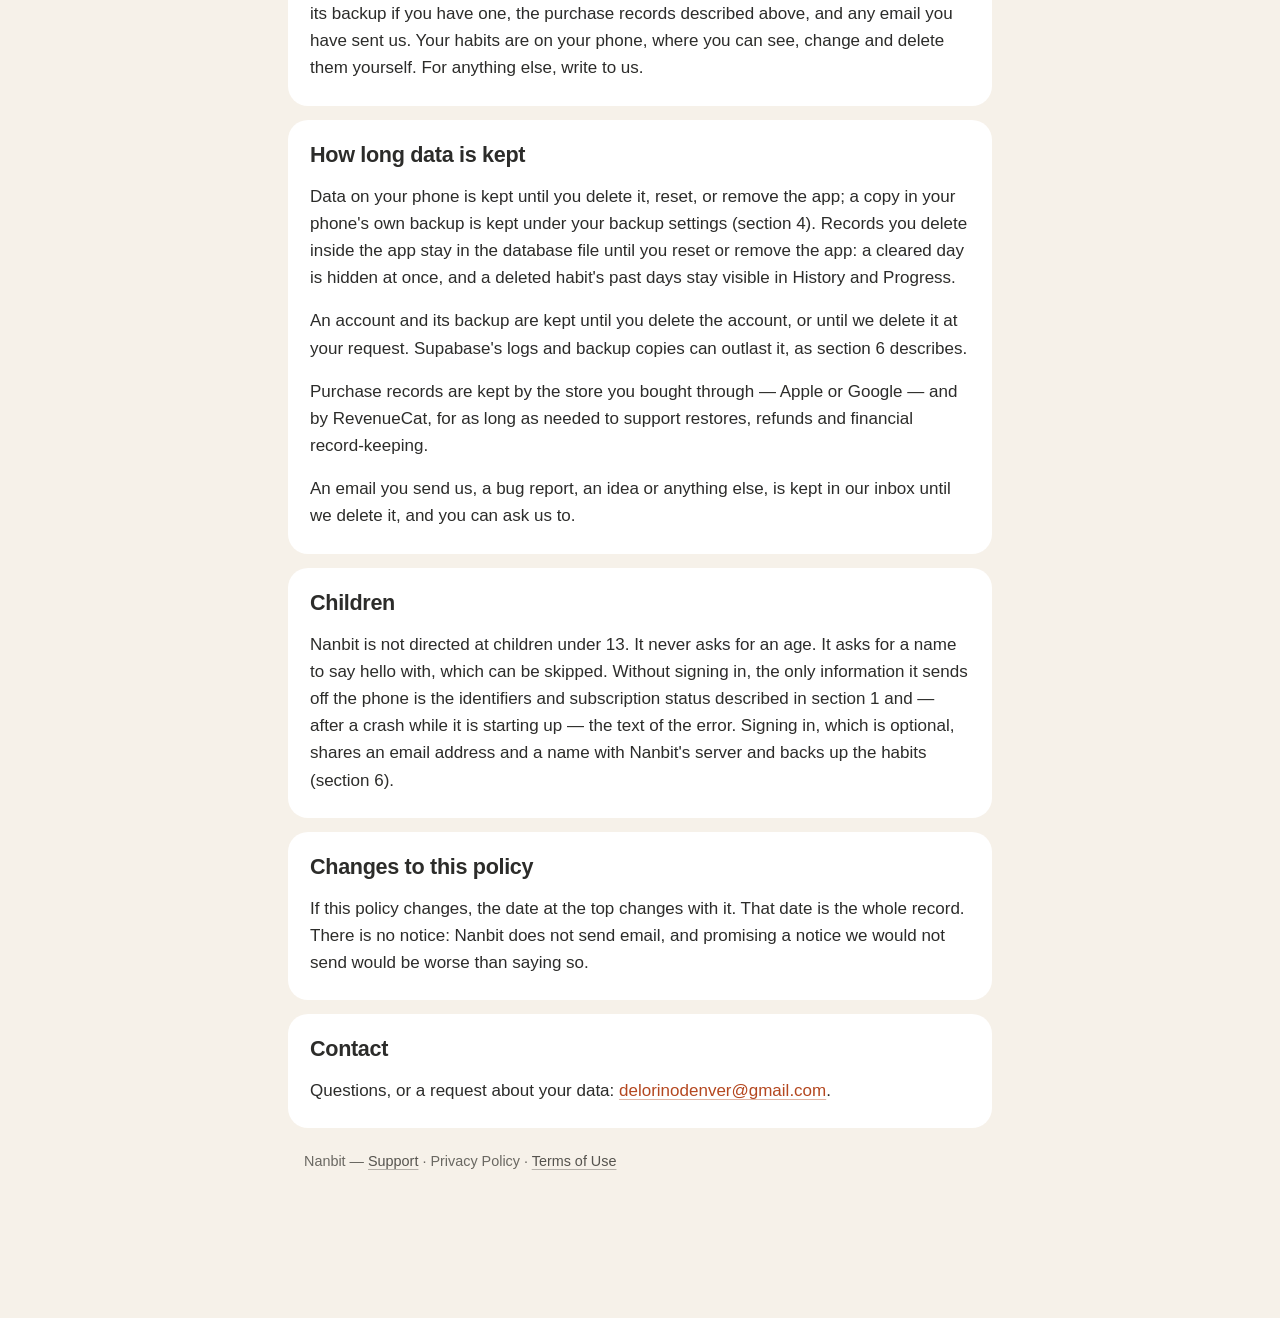
==== commit a07e42f4: "Redesign Welcome, sign-in and You's kept copy; draw a habit's Year as tiles - Welcome: "Start with o" ====
--- a/privacy.html
+++ b/privacy.html
@@ -4,62 +4,39 @@
 <meta charset="utf-8">
 <meta name="viewport" content="width=device-width, initial-scale=1">
 <title>Nanbit — Privacy Policy</title>
-<style>
-  :root {
-    color-scheme: light dark;
-    --ink: #1B1B1A;
-    --muted: #5C5A55;
-    --rule: #E2DFD8;
-    --bg: #FBFAF7;
-    --accent: #D85A30;
-  }
-  @media (prefers-color-scheme: dark) {
-    :root {
-      --ink: #F2F0EB;
-      --muted: #A8A49C;
-      --rule: #322F2B;
-      --bg: #1B1B1A;
-    }
-  }
-  * { box-sizing: border-box; }
-  body {
-    margin: 0;
-    padding: 40px 20px 96px;
-    background: var(--bg);
-    color: var(--ink);
-    font: 17px/1.6 -apple-system, BlinkMacSystemFont, "Segoe UI", Roboto, Helvetica, Arial, sans-serif;
-    -webkit-text-size-adjust: 100%;
-  }
-  main { max-width: 44rem; margin: 0 auto; }
-  h1 { font-size: 2rem; line-height: 1.2; margin: 0 0 8px; letter-spacing: -0.01em; }
-  h2 { font-size: 1.3rem; line-height: 1.3; margin: 2.5rem 0 0.6rem; }
-  h3 { font-size: 1.05rem; margin: 1.8rem 0 0.4rem; }
-  p, li { margin: 0 0 1rem; }
-  ul { padding-left: 1.2rem; }
-  li { margin-bottom: 0.6rem; }
-  a { color: var(--accent); }
-  strong { font-weight: 600; }
-  .dateline { color: var(--muted); margin: 0 0 2rem; font-size: 0.95rem; }
-  .lede { font-size: 1.1rem; }
-  hr { border: 0; border-top: 1px solid var(--rule); margin: 3rem 0; }
-  footer { color: var(--muted); font-size: 0.9rem; }
-  footer a { color: inherit; }
-</style>
+<meta name="theme-color" content="#F6F1E9" media="(prefers-color-scheme: light)">
+<meta name="theme-color" content="#1F1C19" media="(prefers-color-scheme: dark)">
+<link rel="icon" type="image/svg+xml" href="icon.svg?v=bb0eafcdac">
+<link rel="stylesheet" href="nanbit.css?v=93f1ee6046">
+<script src="nanbit.js?v=3246d5fe0a" defer></script>
 </head>
 <body>
+<!--
+  Redesigned and published 2 October 2026: the page is drawn with nanbit.css in
+  the app's own colors, and its sentences are unchanged by that. Every comment
+  below that says "not yet published" or "unpublished" went live that day.
+-->
+<header class="bar">
+  <div class="bar-in">
+    <a class="brand" href="index.html"><img src="icon.svg?v=bb0eafcdac" alt="" width="30" height="30">Nanbit</a>
+    <nav class="seg" aria-label="Pages">
+      <a href="support.html">Support</a>
+      <a href="privacy.html" aria-current="page">Privacy</a>
+      <a href="terms.html">Terms</a>
+    </nav>
+  </div>
+</header>
 <main>
-
+<div class="hero">
 <h1>Nanbit Privacy Policy</h1>
 <!--
-  The date below is not moved in the commit that rewrote this page, on purpose.
-  This page's own rule is that its date is the whole record of a change, and the
-  project's rule is that the date names the day a version becomes the live one
-  (README, Rule B). This version goes live on the day 1.1 is submitted for
-  review, the owner's decision of 23 September 2026: App Review can open this
-  policy from inside the app while testing. The date moves to that submission
-  day in the commit that publishes this text.
--->
-<p class="dateline">Effective 27 September 2026. Nanbit is made by Denver Delorino, an individual developer.</p>
+  This page's own rule is that its date is the whole record of a change, and
+  the project's rule is that the date names the day a version becomes the live
+  one. This version went live on 2 October 2026, when the owner asked for the
+  pages to be published, and the date was moved to that day in the commit that
+  published it.
+-->
+<p class="dateline">Effective 2 October 2026. Nanbit is made by Denver Delorino, an individual developer.</p>
 
 <!--
   What this rewrite replaced, recorded rather than silently deleted.
@@ -102,18 +79,24 @@
   - Where the data lives, and what removes it: see the comments beside each
     section below.
 -->
-<p class="lede">Nanbit is a habit tracker. There is no account and no Nanbit
-server. This policy explains what is kept on your phone, the few things that
-leave it, and how to delete everything.</p>
-
-<h2>The short version</h2>
+<!-- Changed 2 October 2026, not yet published: sign-in came back as an optional, free backup (ROADMAP, "Sign-in returns"). -->
+<p class="lede">Nanbit is a habit tracker. You can use it without an account. If
+you choose to sign in, Nanbit backs up your habits so you can get them back on
+a new phone. This policy explains what is kept on your phone, what leaves it,
+and how to delete everything.</p>
+</div>
+
+<section class="card tint">
+<h2 data-short="Overview">The short version</h2>
 <ul>
   <li>Your habits, your completions and your settings are kept <strong>on your
-    phone</strong>. Nanbit never sends them anywhere. If your phone backs itself
-    up, <strong>that backup can include them</strong> — see section 4
-    below.</li>
-  <li>There is <strong>no account and no sign-in</strong>, and no Nanbit server
-    for anything to go to.</li>
+    phone</strong>. Nanbit sends them nowhere unless you sign in to back them
+    up. If your phone backs itself up, <strong>that backup can include
+    them</strong> — see section 4 below.</li>
+  <li><strong>Signing in is optional</strong>, with Apple on iPhone or with
+    Google. If you sign in, your habits, completions and settings are backed up
+    to Nanbit's server, run by <strong>Supabase in Singapore</strong>, and
+    deleting your account deletes the backup — see section 6.</li>
   <li>Nanbit has <strong>no analytics about how you use the app</strong>, no
     advertising, no tracking, and no crash-reporting service.</li>
   <li>Nanbit uses a service called <strong>RevenueCat</strong> to manage
@@ -138,8 +121,10 @@
     nothing about your habits — see section 5.</li>
   <li>Nanbit does not sell or share your data.</li>
 </ul>
-
-<h2>What Nanbit stores on your phone</h2>
+</section>
+
+<section class="card">
+<h2 data-short="On your phone">What Nanbit stores on your phone</h2>
 <p>All of this lives in a database inside the app's own storage, which only
 Nanbit can read:</p>
 <ul>
@@ -205,9 +190,10 @@
     marks that record as deleted and hides it everywhere in the app, but the row
     stays in the database file. When you delete a habit, it comes off Today and
     the widgets and its past days stay in History and Progress, so the habit and its
-    completions stay in the database file too. Nanbit never sends any of it
-    anywhere, though a backup your phone makes copies the database whole,
-    deleted records included. <strong>Reset all data</strong> removes them along
+    completions stay in the database file too. A cleared day is never sent
+    anywhere. A deleted habit and its past days go into the account backup if
+    you sign in (section 6), and a backup your phone makes copies the database
+    whole, deleted records included. <strong>Reset all data</strong> removes them along
     with everything else.<!-- Changed 24 September 2026, not yet published:
     "History and Stats" became "History and Progress" with the tab's new
     name. --></li>
@@ -323,8 +309,10 @@
 <p>Deleting Nanbit deletes all of this from the phone, the widgets' copy
 included. It does not reach a backup the phone has already made — see section
 4.</p>
-
-<h2>What leaves your phone</h2>
+</section>
+
+<section class="card">
+<h2 data-short="What leaves">What leaves your phone</h2>
 <!--
   Changed 25 September 2026, not yet published. It said "A fourth is sent by
   your phone rather than by Nanbit: its own backup, described last." The Report
@@ -332,9 +320,10 @@
   either, an email the person sends from their own mail app, so the sentence
   would have left it out and section 4 was no longer last.
 -->
-<p>Nanbit itself sends three things, and nothing else. Two more leave your
-phone without Nanbit sending them: its own backup, and an email you choose to
-send us, described last.</p>
+<!-- Changed 2 October 2026, not yet published: sign-in came back as an optional, free backup (ROADMAP, "Sign-in returns"). -->
+<p>Nanbit itself sends three things, and a fourth only if you sign in: the
+backup, in section 6. Two more leave your phone without Nanbit sending them:
+its own backup, and an email you choose to send us.</p>
 
 <h3>1. Subscriptions, and the app knowing whether you have one</h3>
 <!--
@@ -518,7 +507,122 @@
 you and to fix what you reported. The rights and the contact details below
 cover it as they cover purchase records.</p>
 
-<h2>Moving to a new iPhone</h2>
+<!--
+  Added 2 October 2026, not yet published, when the owner brought sign-in back
+  as an optional, free backup with Apple and Google (ROADMAP, "Sign-in
+  returns"). Adapted from the account section written and checked on 23
+  September 2026 (pages/privacy.html at 7b1b130^), with what changed:
+  Google as well as Apple, Android as well as iPhone, more than one phone
+  signed in at once, and the Apple credential revoked by Nanbit's server
+  function when the account is deleted.
+
+  RE-READ ON 2 OCTOBER 2026, before publishing: supabase.com/pricing gives log
+  retention of 1 day on Free and 7 days on Pro, so "up to 7 days" holds on both;
+  supabase.com/legal/dpa ("Version 1 — August 1, 2026") says "Supabase takes
+  daily backups of Customer projects by default" and that "Traffic flow logs
+  are retained", and gives no length for either. What the logs hold (the log
+  field reference) was read on 23 September 2026 and not again. "Up to 7 days"
+  holds on the Free and Pro plans only.
+
+  Checked against the code on 2 October 2026:
+  - What the backup holds: toBackupJson(repo.loadEverything(db)), which is
+    loadTrackedHabits (listed and deleted habits), loadAllCompletions
+    (deleted_at IS NULL: cleared days are not in it) and loadSettings.
+  - When it is sent: src/account/scheduler.ts (SAVE_DEBOUNCE_MS, 2 seconds;
+    nothing when the fingerprint is unchanged), a flush when the app goes to
+    the background (AccountProvider), the fetch on sign-in, and Supabase's
+    token refresh while the app is in front (remote.ts, watchForeground).
+  - Apple's credential check at launch: AccountProvider, credentialState.
+  - Delete: src/account/flows.ts, deleteAccountAndEmpty: revoke, then the
+    server, then the phone; nothing on the phone changes if the server does
+    not delete.
+  - What Google shares: the OpenID token carries name, email and picture; what
+    Supabase keeps of it was read from its docs in September for Apple only.
+    The sentence errs toward disclosure (privacy statements in doubt are
+    resolved toward saying more).
+-->
+<h3>6. Your account and its backup, if you sign in</h3>
+<p>This happens <strong>only if you sign in</strong>. Signing in is optional and
+free. Nothing in Nanbit needs an account, and buying or restoring a
+subscription never needs one. If you never sign in, nothing in this section
+happens.</p>
+
+<p><strong>Signing in.</strong> On iPhone you can sign in with Apple or with
+Google, and on Android with Google. Apple asks you whether to share your name
+and your email address; if you choose Hide My Email, Apple gives Nanbit a
+random address that forwards to yours. Google shares your name, your email
+address and your profile picture's address. The one you choose then gives
+Nanbit a sign-in token, and Nanbit sends that token to Supabase, which creates
+your account.</p>
+
+<p><strong>What your account holds:</strong></p>
+<ul>
+  <li><strong>The email address</strong> Apple or Google gave Nanbit, and the
+    name and picture address they shared, if they did.</li>
+  <li><strong>The identifier Apple or Google gives Nanbit for you.</strong> It
+    is not your Apple Account or your Google password.</li>
+  <li><strong>The backup</strong>: your habits, deleted ones included with
+    their past days, your completions, and your settings, including your display
+    name, plus the time it was saved. It does not include days you cleared, or
+    the summary cache.</li>
+  <li><strong>A record of each sign-in</strong>: when it happened, the IP address
+    it came from, and what kind of device and app made it.</li>
+</ul>
+
+<p><strong>When it is sent.</strong> While you are signed in, Nanbit saves the
+backup a couple of seconds after you change something, and again when you leave
+the app. If nothing has changed, nothing is sent. When you sign in, Nanbit
+fetches the backup your account already has. While Nanbit is open it keeps you
+signed in by renewing its sign-in with the server from time to time, and on
+iPhone, when you open it, your iPhone asks Apple whether you still allow Nanbit
+to use Sign in with Apple.</p>
+
+<p><strong>Where it goes, and how.</strong> Everything travels over an encrypted
+connection. It is kept by <strong>Supabase</strong> (Supabase Pte. Ltd.), which
+runs Nanbit's server, on servers in <strong>Singapore</strong>. The backup is
+stored as Nanbit writes it. It is not encrypted in a way that stops Supabase or
+Nanbit's developer from reading it. Supabase handles all of it for Nanbit under
+its <a href="https://supabase.com/legal/dpa">data processing agreement</a>.</p>
+
+<p><strong>Supabase's logs.</strong> Supabase keeps logs of the requests Nanbit
+makes to its server. They include your IP address, the rough location it points
+to, such as your city, what kind of device and app made the request, and, when
+you sign in, your email address. Supabase says it keeps these logs for up to 7
+days, so anything in them that deleting your account cannot reach is gone on its
+own within that time.</p>
+<p>Two other things are Supabase's, and it does not say how long it keeps them.
+It makes daily backup copies of Nanbit's database, so a deleted account can stay
+in those copies for a while. And it keeps records of connections to its own
+systems, for security.</p>
+
+<p><strong>More than one phone.</strong> You can be signed in on more than one
+phone. If another phone has backed up since this one did, Nanbit stops backing
+up this one and asks which copy to keep, so neither replaces the other without
+you choosing.</p>
+
+<p><strong>Signing out</strong> backs up one last time, then takes your habits
+off the phone, along with its reminders and the widgets' copy. They stay in your
+account, and signing in again brings them back. If the last backup cannot be
+made, Nanbit tells you before anything is removed.</p>
+
+<!-- Changed 5 October 2026, not yet published: You's "Signed in with Apple" row became a card under your name. -->
+<p><strong>Deleting your account</strong> is at <strong>You → the card under
+your name → Delete account</strong>. It needs an
+internet connection. First Nanbit asks Apple or Google to stop Nanbit's access
+to your account: with Apple, Apple's sheet appears once more so Nanbit's server
+can tell Apple to revoke it. Then it deletes your account, the backup and the
+sign-in records from Supabase, and then takes everything off the phone. It
+cannot be undone. If Nanbit cannot reach Supabase, nothing is deleted and
+nothing changes on the phone. If Apple or Google does not confirm, the account
+is still deleted and Nanbit shows you how to remove it from your Apple or Google
+settings yourself. Deleting cannot reach a backup your phone made earlier
+(section 4), or Supabase's logs, backup copies and security records, described
+above. You can also ask us to delete your account: write to the address under
+Contact, from the email address the account uses.</p>
+</section>
+
+<section class="card">
+<h2 data-short="New iPhone">Moving to a new iPhone</h2>
 <!--
   The owner asked for this on 23 September 2026: "set it up from the old phone
   or from its backup, and the habits come along", once the code had been checked
@@ -539,13 +643,18 @@
     benefit does not assert an unobserved restore. The widget's copy does not
     matter here: the app rebuilds it from the database at every launch.
 -->
+<!-- Added 2 October 2026, not yet published, with sign-in. -->
+<p>If you signed in to back up, sign in the same way on the new phone and choose
+Restore: your habits come back from the backup (section 6).</p>
 <p>Set up the new iPhone from your old one, or from its iCloud backup, and your
 habits come along with your other apps' data. Apple's backup includes the data
 of apps you have downloaded, and Nanbit keeps nothing out of it or out of a
 direct transfer. We have not yet watched this happen with Nanbit, so check your
 habits on the new phone before you erase the old one.</p>
-
-<h2>What Nanbit does not do</h2>
+</section>
+
+<section class="card">
+<h2 data-short="What it does not do">What Nanbit does not do</h2>
 <ul>
   <li><strong>No analytics about how you use the app.</strong> Nothing measures
     which screens you open, which habits you keep, or how often you come back.
@@ -556,15 +665,17 @@
     other companies' apps or websites, for any purpose.</li>
   <li>No crash-reporting service. The one exception is the update request
     described in section 2, which carries the error's text.</li>
-  <li>No account and no sign-in. Nanbit asks only for a name to say hello with,
-    and you can skip it.</li>
+  <li>No account unless you choose one. Nanbit asks for a name to say hello
+    with, and you can skip it; signing in is optional (section 6).</li>
   <!-- Until 23 September 2026: "Nothing in Nanbit asks who you are." The Name
        step made that false; see the note above. -->
   <li>No selling, renting or sharing of personal data.</li>
   <li>No location, contacts, photos, microphone, camera or health data. Nanbit
     never asks for them because it never uses them.</li>
 </ul>
-
+</section>
+
+<section class="card">
 <h2>Notifications</h2>
 <!--
   Changed 26 September 2026, not yet published. It said "Nanbit cannot send
@@ -612,11 +723,17 @@
 (<code>RECEIVE_BOOT_COMPLETED</code>), so that reminders you have already
 scheduled are set again after a restart. Neither gives Nanbit access to anything
 else on your phone.</p>
-<h2>Your choices and controls</h2>
+</section>
+
+<section class="card">
+<h2 data-short="Your choices">Your choices and controls</h2>
 <ul>
   <li><strong>See what Nanbit holds</strong> — your habits, completions and
-    settings are all visible in the app. There is no other copy of them anywhere
-    Nanbit can reach.</li>
+    settings are all visible in the app. If you sign in, the backup is a copy
+    of the same things (section 6).</li>
+  <li><strong>Sign out, or delete your account</strong> — at <strong>You →
+    the card under your name</strong>. Both take your habits off the
+    phone; deleting the account also deletes the backup (section 6).</li>
   <li><strong>Hide individual records</strong> — clearing a day hides that
     record everywhere in the app. Deleting a habit takes it off Today and the
     widgets and stops its reminders, and keeps its past days in History and Progress.
@@ -667,8 +784,10 @@
     may need to tell us roughly when and what you purchased, since we have no
     other way to find you.</li>
 </ul>
-
-<h2>How to reach us about your data</h2>
+</section>
+
+<section class="card">
+<h2 data-short="Your data">How to reach us about your data</h2>
 <p>Write to <a href="mailto:delorinodenver@gmail.com">delorinodenver@gmail.com</a>. That address
 reaches Denver Delorino, who makes Nanbit, and it is the only route — there is
 no support desk and no ticketing system behind it.</p>
@@ -680,17 +799,24 @@
   card (section 5) is a second kind of record we hold, with their address in
   it, so both sentences would have left it out.
 -->
-<p>Nanbit has no server, so nothing of your habits is held anywhere we can look.
-The only records we can look for are purchase records, and any email you have
-sent us: tell us roughly what you bought and when, or the address you wrote
-from. A reply normally takes a few days.</p>
+<!-- Changed 2 October 2026, not yet published: sign-in came back as an optional, free backup (ROADMAP, "Sign-in returns"). -->
+<p>If you have never signed in, nothing of your habits is held anywhere we can
+look. If you have, your account and its backup are on Nanbit's server, and you
+can delete them yourself in the app (section 6), or ask us to: tell us the
+email address your account uses. Otherwise the records we can look for are
+purchase records, and any email you have sent us: tell us roughly what you
+bought and when, or the address you wrote from. A reply normally takes a few
+days.</p>
 <p>If you are in the UK or the EU, you have rights of access, correction,
 erasure, restriction, objection and portability over personal data. They apply to
-the purchase records described above and to any email you have sent us. Your
-habits are on your phone, where you can see, change and delete them yourself.
+your account and its backup if you have one, the purchase records described
+above, and any email you have sent us. Your habits are on your phone, where you
+can see, change and delete them yourself.
 For anything else, write to us.</p>
-
-<h2>How long data is kept</h2>
+</section>
+
+<section class="card">
+<h2 data-short="How long">How long data is kept</h2>
 <p>Data on your phone is kept until you delete it, reset, or remove the app; a
 copy in your phone's own backup is kept under your backup settings (section 4).
 Records you delete inside the app stay in the database file until you reset or
@@ -699,13 +825,18 @@
 published: "History and Stats", before the tab was renamed Progress. --><!-- Corrected 24 September 2026, unpublished:
 this said deleted records are hidden immediately, which a deleted habit's past
 no longer is. --></p>
+<p>An account and its backup are kept until you delete the account, or until
+we delete it at your request. Supabase's logs and backup copies can outlast it,
+as section 6 describes.</p>
 <p>Purchase records are kept by the store you bought through — Apple or Google —
 and by RevenueCat, for as long as needed to support restores, refunds and
 financial record-keeping.</p>
 <!-- Added 25 September 2026, not yet published, with section 5. -->
 <p>An email you send us, a bug report, an idea or anything else, is kept in our
 inbox until we delete it, and you can ask us to.</p>
-
+</section>
+
+<section class="card">
 <h2>Children</h2>
 <!--
   Rewritten 23 September 2026, three times. It said Nanbit "collects no name, no
@@ -717,23 +848,28 @@
   "sends off the phone", and a parent reads it beside a screen asking for one,
   so it now says what is asked and where it stays.
 -->
+<!-- Changed 2 October 2026, not yet published: sign-in came back as an optional, free backup (ROADMAP, "Sign-in returns"). -->
 <p>Nanbit is not directed at children under 13. It never asks for an age. It
-asks for a name to say hello with, which can be skipped and never leaves the
-phone, and it asks for no email and no contact details. The only
-information it sends off the phone is the identifiers and subscription status
-described in section 1 and — after a crash while it is starting up — the text of
-the error.</p>
-
-<h2>Changes to this policy</h2>
+asks for a name to say hello with, which can be skipped. Without signing in,
+the only information it sends off the phone is the identifiers and subscription
+status described in section 1 and — after a crash while it is starting up — the
+text of the error. Signing in, which is optional, shares an email address and a
+name with Nanbit's server and backs up the habits (section 6).</p>
+</section>
+
+<section class="card">
+<h2 data-short="Changes">Changes to this policy</h2>
 <p>If this policy changes, the date at the top changes with it. That date is
 the whole record. There is no notice: Nanbit does not send email, and promising
 a notice we would not send would be worse than saying so.</p>
-
+</section>
+
+<section class="card">
 <h2>Contact</h2>
 <p>Questions, or a request about your data:
 <a href="mailto:delorinodenver@gmail.com">delorinodenver@gmail.com</a>.</p>
-
-<hr>
+</section>
+
 <footer>
   <p>Nanbit — <a href="support.html">Support</a> · Privacy Policy · <a href="terms.html">Terms of Use</a></p>
 </footer>
--- a/nanbit.css
+++ b/nanbit.css
@@ -0,0 +1,459 @@
+/*
+ * The hosted pages, drawn the way the app is drawn: the warm cream screen with
+ * white cards on it (a warm dark grey with lighter grey cards in dark), 20pt
+ * corners, three weights (heavy titles, semibold names and buttons, regular
+ * body), no shadow but the app icon's, and the orange used only for what is
+ * current and for the main button. The values are src/theme/tokens.ts's, the
+ * Orange theme's: change one there and change it here.
+ *
+ * Every text color reaches 4.5:1 on the surface it sits on, in both schemes.
+ */
+:root {
+  color-scheme: light dark;
+  --bg: #F6F1E9;
+  --card: #FFFFFF;
+  --raised: #FFFFFF;
+  --fill: #EFE9DF;
+  --fill-strong: #D6CDC0;
+  --track: #E5DDCF;
+  --hair: rgba(60, 45, 30, 0.16);
+  --ink: #2C2C2A;
+  --ink2: #55534E;
+  --ink3: #6A6862;
+  --accent: #D85A30;
+  --accent-deep: #C2512B;
+  --accent-text: #B4471F;
+  --accent-soft: #FAEEDA;
+  --on-accent-soft: #854F0B;
+  --on-solid: #FFFFFF;
+  --icon-shadow: rgba(0, 0, 0, 0.18);
+  --bar-h: 56px;
+  --r-surface: 20px;
+  --r-card: 12px;
+  --font: -apple-system, BlinkMacSystemFont, "SF Pro Text", "Segoe UI", Roboto, Helvetica, Arial, sans-serif;
+}
+@media (prefers-color-scheme: dark) {
+  :root {
+    --bg: #1F1C19;
+    --card: #2E2A26;
+    --raised: #4A443D;
+    --fill: #3A352F;
+    --fill-strong: #4E473F;
+    --track: #35302A;
+    --hair: rgba(255, 240, 225, 0.11);
+    --ink: #F1EFE8;
+    --ink2: #BDB9AF;
+    --ink3: #A5A197;
+    --accent-text: #F2906A;
+    --accent-soft: #3A2A16;
+    --on-accent-soft: #E9B872;
+    --icon-shadow: rgba(0, 0, 0, 0.5);
+  }
+}
+
+* { box-sizing: border-box; }
+html { -webkit-text-size-adjust: 100%; text-size-adjust: 100%; }
+@media (prefers-reduced-motion: no-preference) {
+  html { scroll-behavior: smooth; }
+}
+body {
+  margin: 0;
+  background: var(--bg);
+  color: var(--ink);
+  font: 400 17px/1.6 var(--font);
+  -webkit-font-smoothing: antialiased;
+}
+strong { font-weight: 600; }
+em { font-style: italic; }
+code {
+  font: 0.86em ui-monospace, SFMono-Regular, Menlo, Consolas, monospace;
+  background: var(--fill);
+  padding: 0.12em 0.4em;
+  border-radius: 6px;
+}
+a {
+  color: var(--accent-text);
+  text-decoration: underline;
+  text-decoration-thickness: 1px;
+  text-underline-offset: 3px;
+  text-decoration-color: color-mix(in srgb, currentColor 40%, transparent);
+}
+a:hover { text-decoration-color: currentColor; }
+a:focus-visible, summary:focus-visible, .toc a:focus-visible {
+  outline: 2px solid var(--accent-text);
+  outline-offset: 3px;
+  border-radius: 6px;
+}
+
+/* ------------------------------------------------------------ the top bar */
+
+.bar {
+  position: sticky;
+  top: 0;
+  z-index: 20;
+  height: var(--bar-h);
+  background: color-mix(in srgb, var(--bg) 86%, transparent);
+  -webkit-backdrop-filter: saturate(1.5) blur(16px);
+  backdrop-filter: saturate(1.5) blur(16px);
+  border-bottom: 1px solid var(--hair);
+}
+.bar-in {
+  max-width: 46rem;
+  height: 100%;
+  margin: 0 auto;
+  padding: 0 16px;
+  display: flex;
+  align-items: center;
+  justify-content: space-between;
+  gap: 12px;
+}
+.brand {
+  display: inline-flex;
+  align-items: center;
+  gap: 10px;
+  color: var(--ink);
+  font-weight: 800;
+  font-size: 1.1rem;
+  letter-spacing: -0.01em;
+  text-decoration: none;
+}
+.brand img { width: 30px; height: 30px; border-radius: 8px; display: block; }
+
+/* The three pages, as the app's segmented control: the current one raised. */
+.seg {
+  display: flex;
+  gap: 2px;
+  padding: 3px;
+  background: var(--track);
+  border-radius: 13px;
+}
+.seg a {
+  padding: 6px 13px;
+  border-radius: 10px;
+  color: var(--ink2);
+  font-size: 0.875rem;
+  line-height: 1.3;
+  text-decoration: none;
+}
+.seg a:hover { color: var(--ink); }
+.seg a[aria-current="page"] {
+  background: var(--raised);
+  color: var(--ink);
+  font-weight: 600;
+}
+
+/* ------------------------------------------------------------- the layout */
+
+main {
+  max-width: 46rem;
+  margin: 0 auto;
+  padding: 28px 16px 72px;
+}
+
+.hero h1 {
+  margin: 0 0 8px;
+  font-size: clamp(2rem, 7vw, 2.6rem);
+  font-weight: 800;
+  line-height: 1.1;
+  letter-spacing: -0.025em;
+}
+.dateline {
+  margin: 0 0 20px;
+  color: var(--ink3);
+  font-size: 0.95rem;
+  line-height: 1.5;
+}
+.lede {
+  margin: 0 0 8px;
+  color: var(--ink2);
+  font-size: 1.12rem;
+  line-height: 1.6;
+}
+.hero { margin-bottom: 20px; }
+
+/* "On this page": chips under the bar, the one in view solid orange. */
+.toc {
+  position: sticky;
+  top: var(--bar-h);
+  z-index: 10;
+  display: flex;
+  gap: 8px;
+  margin: 0 -16px 16px;
+  padding: 10px 16px;
+  overflow-x: auto;
+  scrollbar-width: none;
+  background: var(--bg);
+}
+.toc::-webkit-scrollbar { display: none; }
+.toc a {
+  flex: none;
+  padding: 7px 14px;
+  border-radius: 999px;
+  background: var(--card);
+  color: var(--ink2);
+  font-size: 0.82rem;
+  font-weight: 600;
+  line-height: 1.3;
+  text-decoration: none;
+  white-space: nowrap;
+}
+.toc a:hover { color: var(--ink); }
+.toc a.on { background: var(--accent-deep); color: var(--on-solid); }
+
+/* A section is a card, as a group of rows is on the You tab. */
+.card {
+  margin: 0 0 14px;
+  padding: 22px 22px 8px;
+  background: var(--card);
+  border-radius: var(--r-surface);
+  scroll-margin-top: calc(var(--bar-h) + 64px);
+}
+.card.tint { background: var(--accent-soft); }
+.card.tint a { color: var(--on-accent-soft); }
+.card h2 {
+  margin: 0 0 14px;
+  font-size: 1.35rem;
+  font-weight: 800;
+  line-height: 1.25;
+  letter-spacing: -0.015em;
+}
+.card h3 {
+  margin: 1.6rem 0 0.5rem;
+  font-size: 1.04rem;
+  font-weight: 600;
+  line-height: 1.35;
+}
+.card h2 + h3 { margin-top: 0.4rem; }
+.card p { margin: 0 0 1rem; }
+.card ul { margin: 0 0 1rem; padding: 0; list-style: none; }
+.card li { position: relative; margin: 0 0 0.7rem; padding-left: 1.2rem; }
+.card li::before {
+  content: "";
+  position: absolute;
+  left: 0.15rem;
+  top: 0.72em;
+  width: 6px;
+  height: 6px;
+  border-radius: 50%;
+  background: var(--ink3);
+  opacity: 0.7;
+}
+.card.tint li::before { background: var(--on-accent-soft); }
+
+/* The support page's questions: one row each, opening in place. */
+.card.faq { padding-bottom: 10px; }
+.faq details { border-top: 1px solid var(--hair); }
+.faq details:first-of-type { border-top: 0; }
+.faq summary {
+  list-style: none;
+  display: flex;
+  align-items: center;
+  justify-content: space-between;
+  gap: 16px;
+  padding: 14px 0;
+  cursor: pointer;
+}
+.faq summary::-webkit-details-marker { display: none; }
+.faq summary h3 { margin: 0; font-size: 1.04rem; font-weight: 600; }
+.faq summary::after {
+  content: "";
+  flex: none;
+  width: 9px;
+  height: 9px;
+  margin-right: 4px;
+  border-right: 2px solid var(--ink3);
+  border-bottom: 2px solid var(--ink3);
+  transform: rotate(45deg) translateY(-2px);
+  transition: transform 0.2s ease;
+}
+.faq details[open] > summary::after { transform: rotate(-135deg) translate(-2px, -1px); }
+@media (prefers-reduced-motion: reduce) { .faq summary::after { transition: none; } }
+.faq .answer { padding: 0 0 6px; }
+.faq .answer > :first-child { margin-top: 0; }
+
+/* Who to write to. */
+.contact {
+  margin: 0 0 14px;
+  padding: 22px;
+  background: var(--accent-soft);
+  border-radius: var(--r-surface);
+}
+.contact p { margin: 0 0 0.8rem; }
+.contact p:last-child { margin-bottom: 0; }
+.contact a { color: var(--on-accent-soft); font-weight: 600; white-space: nowrap; }
+.contact strong { color: var(--ink); }
+
+/* The foot. */
+footer {
+  max-width: 46rem;
+  margin: 0 auto;
+  padding: 8px 16px 72px;
+  color: var(--ink3);
+  font-size: 0.9rem;
+}
+footer p { margin: 0; }
+footer a { color: var(--ink2); }
+
+/* ------------------------------------------------------------ the landing */
+
+.home { max-width: 60rem; }
+.home .hero {
+  position: relative;
+  margin: 0 0 8px;
+  padding: 24px 0 8px;
+}
+.home .hero h1 { font-size: clamp(2.4rem, 11vw, 3.6rem); }
+.home .hero .dateline {
+  margin-bottom: 14px;
+  font-size: 1.15rem;
+  color: var(--ink2);
+}
+.home .hero p { max-width: 34rem; }
+.app-icon {
+  display: block;
+  width: 88px;
+  height: 88px;
+  margin-bottom: 20px;
+  border-radius: 20px;
+  box-shadow: 0 8px 24px var(--icon-shadow);
+}
+.stage { display: grid; gap: 28px; align-items: center; }
+@media (min-width: 52rem) {
+  .stage { grid-template-columns: 1.1fr 0.9fr; gap: 56px; }
+}
+
+/*
+ * An iPhone holding the app's own Today screen. The screen is a picture of
+ * the app (today-light.png, today-dark.png: the web harness at 402 by 786
+ * points with `?seed=showcase&dates=us`, the clock at 9:41), so it is what the
+ * app draws and not a drawing of it. Round it, in CSS: an iPhone 16 Pro's
+ * proportions (402 by 874 points), a titanium band with its buttons, a black
+ * border round the glass, the Dynamic Island, the status bar and the home
+ * indicator. The phone is the same in both schemes, as a real one is; the
+ * screen follows the reader's.
+ */
+.phone {
+  position: relative;
+  justify-self: center;
+  width: min(100%, 300px);
+  padding: 3px;
+  border-radius: 49px;
+  background: linear-gradient(135deg, #9A958F 0%, #4A4744 16%, #2B2927 50%, #4A4744 84%, #9A958F 100%);
+}
+.phone > .btn {
+  position: absolute;
+  width: 3px;
+  background: linear-gradient(90deg, #2B2927, #77726D);
+}
+.phone > .btn.l { left: -2px; border-radius: 2px 0 0 2px; }
+.phone > .btn.r { right: -2px; border-radius: 0 2px 2px 0; background: linear-gradient(90deg, #77726D, #2B2927); }
+.phone > .action { top: 17%; height: 4.5%; }
+.phone > .vol-up { top: 24.5%; height: 8%; }
+.phone > .vol-down { top: 34%; height: 8%; }
+.phone > .power { top: 27%; height: 12.5%; }
+.phone > .camera { top: 52%; height: 7%; }
+.bezel {
+  padding: 8px;
+  border-radius: 46px;
+  background: #050505;
+  box-shadow: inset 0 0 0 1px rgba(255, 255, 255, 0.07);
+}
+.screen {
+  position: relative;
+  display: grid;
+  grid-template-rows: 54fr 786fr 34fr;
+  aspect-ratio: 402 / 874;
+  overflow: hidden;
+  background: var(--bg);
+  border-radius: 38px;
+}
+.island {
+  position: absolute;
+  top: 1.25%;
+  left: 50%;
+  width: 31.5%;
+  height: 4.2%;
+  transform: translateX(-50%);
+  border-radius: 999px;
+  background: #000;
+}
+.island::after {
+  content: "";
+  position: absolute;
+  top: 50%;
+  right: 10%;
+  height: 34%;
+  aspect-ratio: 1;
+  transform: translateY(-50%);
+  border-radius: 50%;
+  background: radial-gradient(circle at 35% 35%, #2A3650 0 30%, #0B0F18 70%);
+}
+.status {
+  display: flex;
+  align-items: center;
+  justify-content: space-between;
+  padding: 1.5% 8% 0 12%;
+  color: var(--ink);
+  font-size: 0.74rem;
+  font-weight: 600;
+  line-height: 1;
+  letter-spacing: -0.01em;
+}
+.status .icons { display: flex; align-items: center; gap: 4px; }
+.status svg { display: block; }
+.screen picture, .screen img { display: block; width: 100%; height: 100%; min-height: 0; }
+.home-bar { display: grid; place-items: center; padding-top: 1.5%; }
+.home-bar::after {
+  content: "";
+  width: 35%;
+  height: 4px;
+  border-radius: 999px;
+  background: var(--ink);
+}
+
+/* Where to go: three rows in one card. */
+.links {
+  margin: 36px 0 0;
+  background: var(--card);
+  border-radius: var(--r-surface);
+  overflow: hidden;
+}
+.links a {
+  display: flex;
+  align-items: center;
+  justify-content: space-between;
+  gap: 16px;
+  padding: 16px 20px;
+  color: var(--ink);
+  text-decoration: none;
+  border-top: 1px solid var(--hair);
+}
+.links a:first-child { border-top: 0; }
+.links a:hover { background: var(--fill); }
+.links .t { display: block; font-weight: 600; line-height: 1.3; }
+.links .d { display: block; margin-top: 2px; color: var(--ink2); font-size: 0.9rem; line-height: 1.4; }
+.links a::after {
+  content: "";
+  flex: none;
+  width: 9px;
+  height: 9px;
+  margin-right: 2px;
+  border-right: 2px solid var(--ink3);
+  border-top: 2px solid var(--ink3);
+  transform: rotate(45deg);
+}
+
+@media (max-width: 400px) {
+  .seg a { padding: 6px 10px; font-size: 0.82rem; }
+  .brand { font-size: 1rem; }
+  .card, .contact { padding: 18px 18px 6px; }
+  .contact { padding-bottom: 18px; }
+}
+@media print {
+  .bar, .toc { display: none; }
+  body { background: #fff; color: #000; }
+  .card, .contact { background: none; border: 1px solid #ccc; break-inside: avoid-page; }
+  .faq details > .answer { display: block; }
+}
+
+.bar.wide .bar-in { max-width: 60rem; }
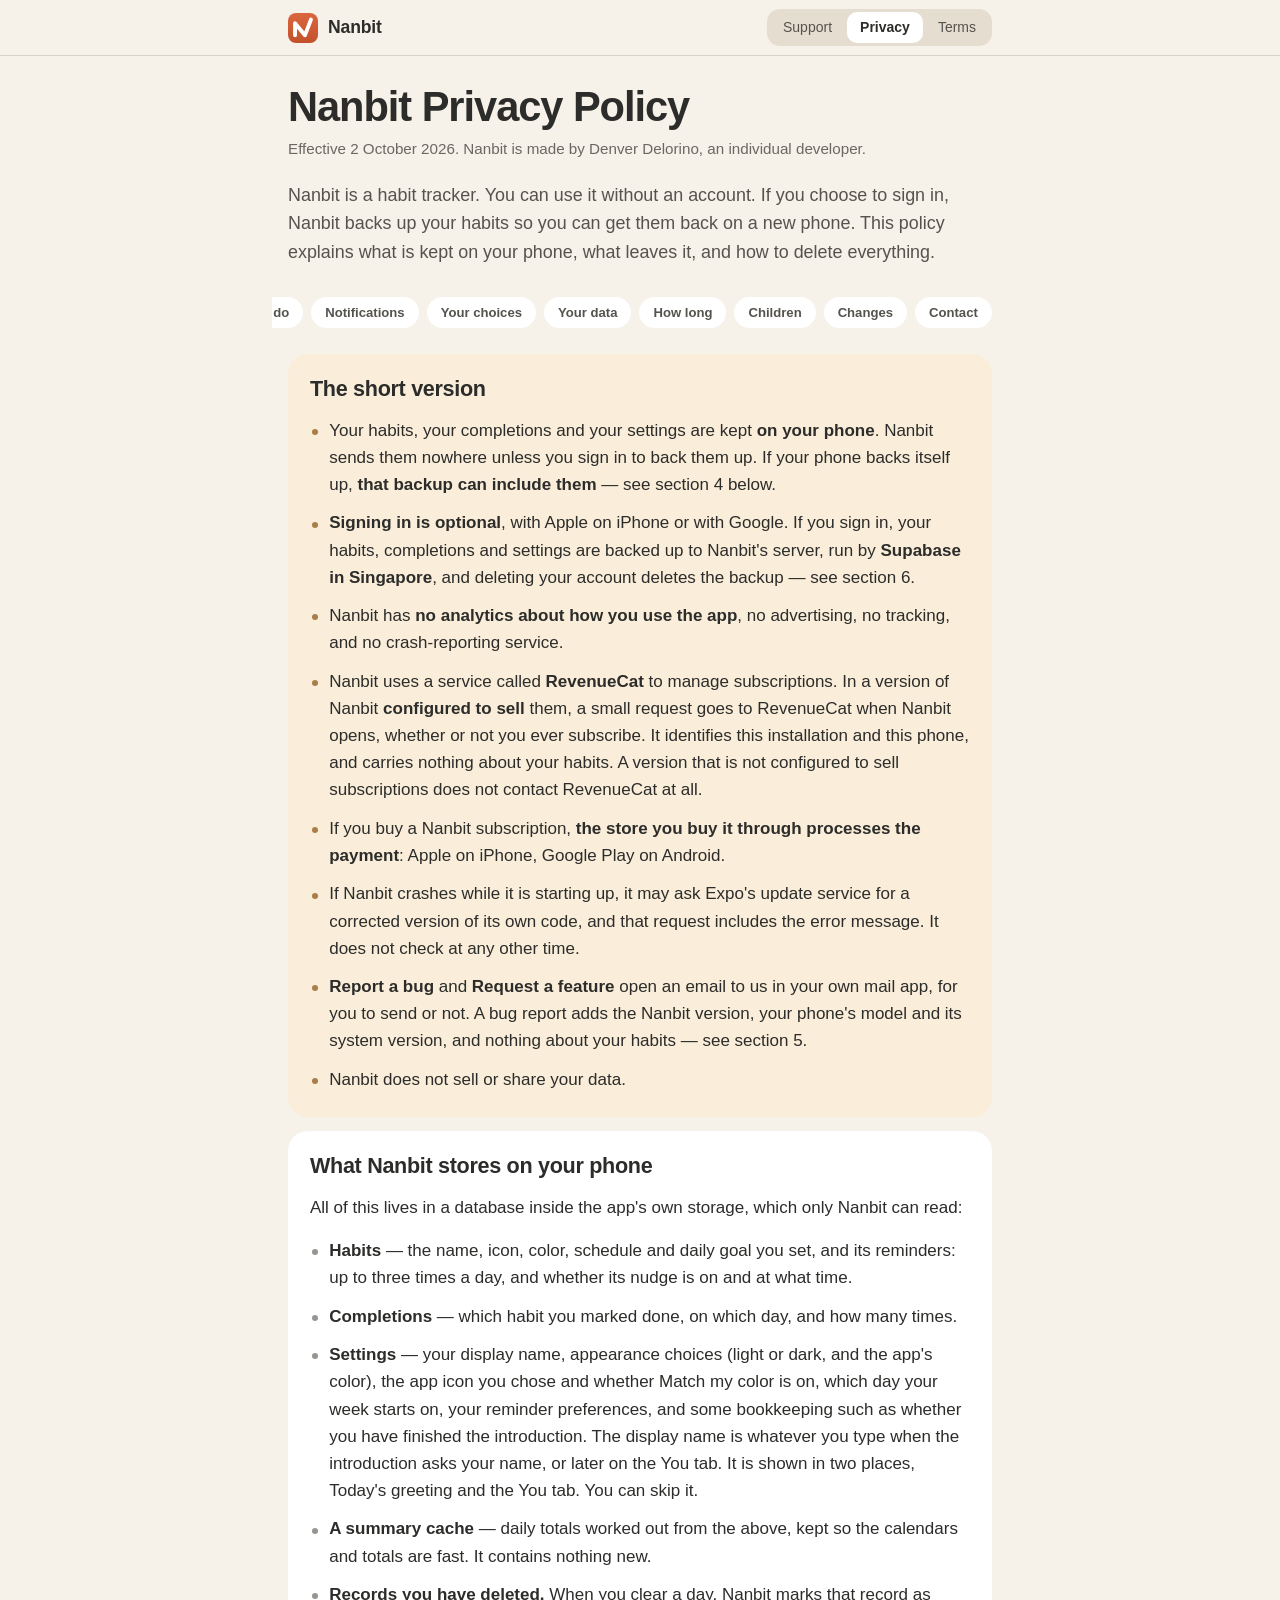
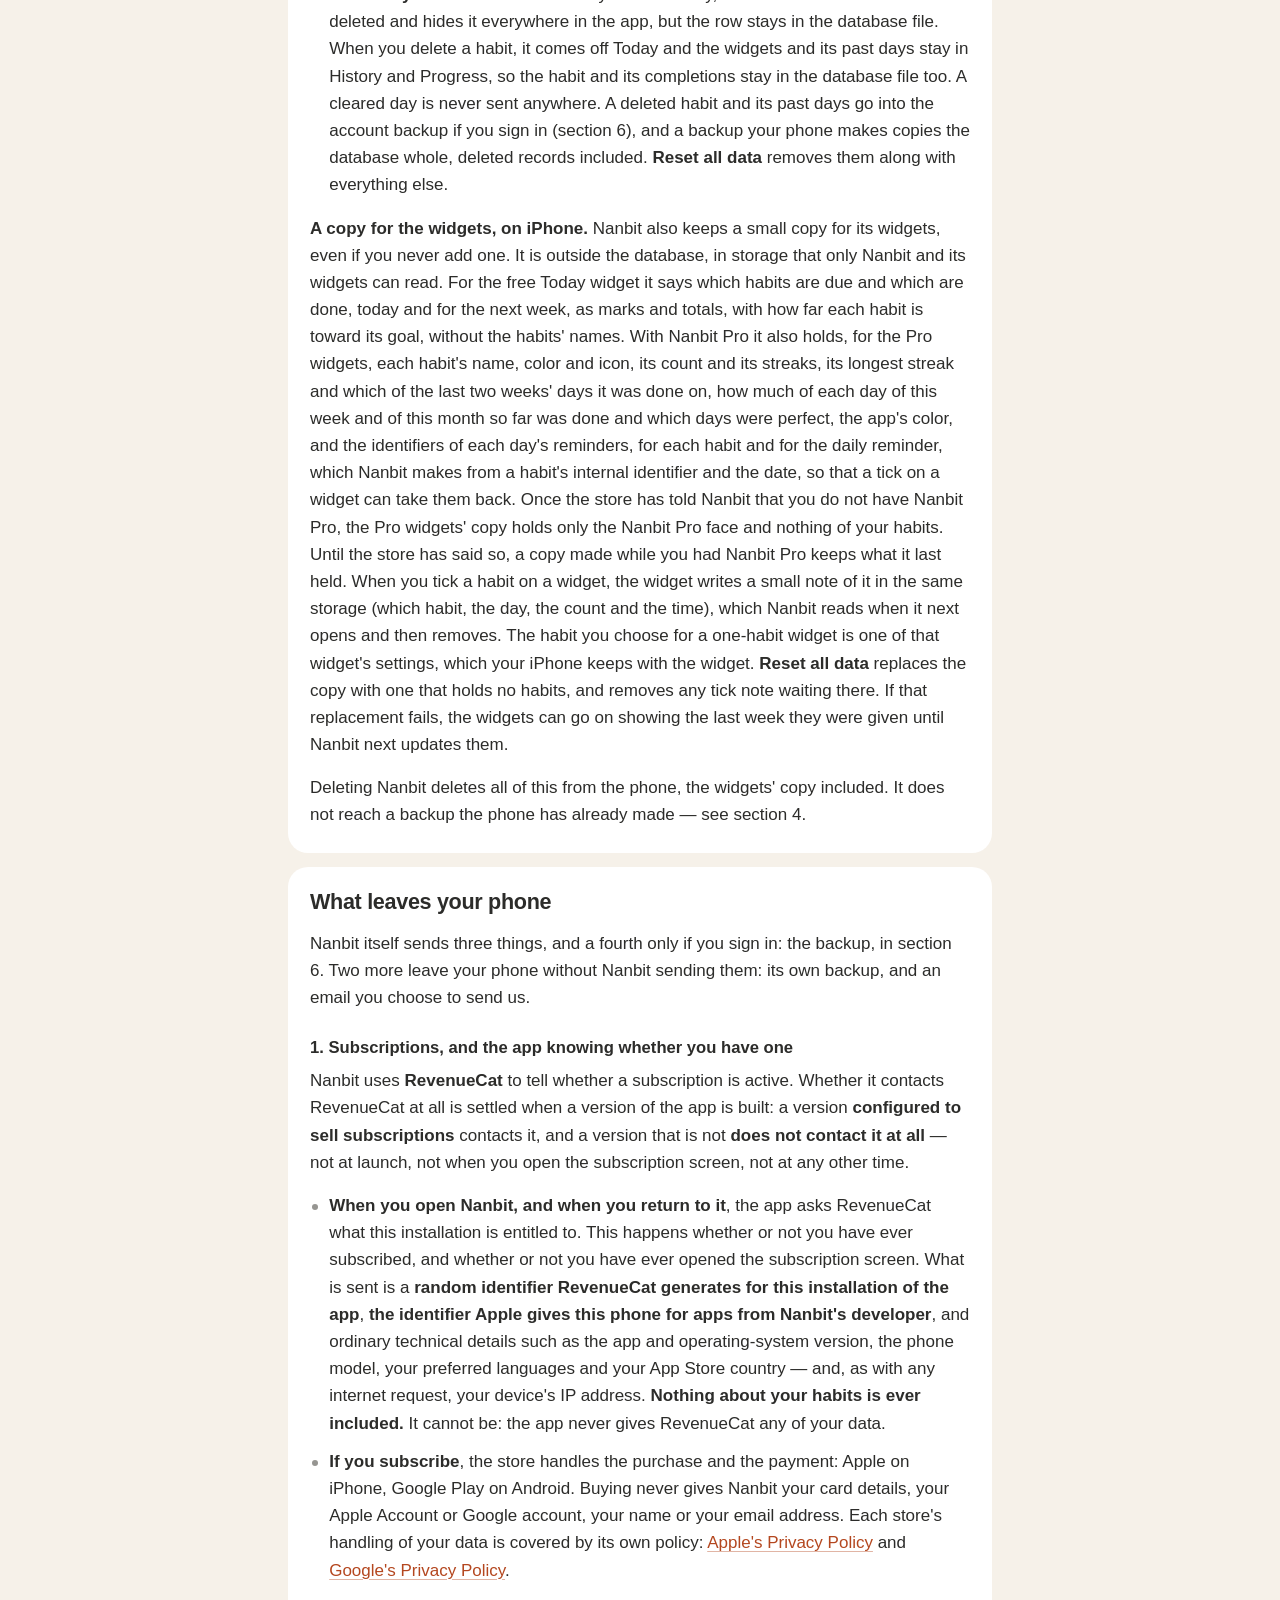
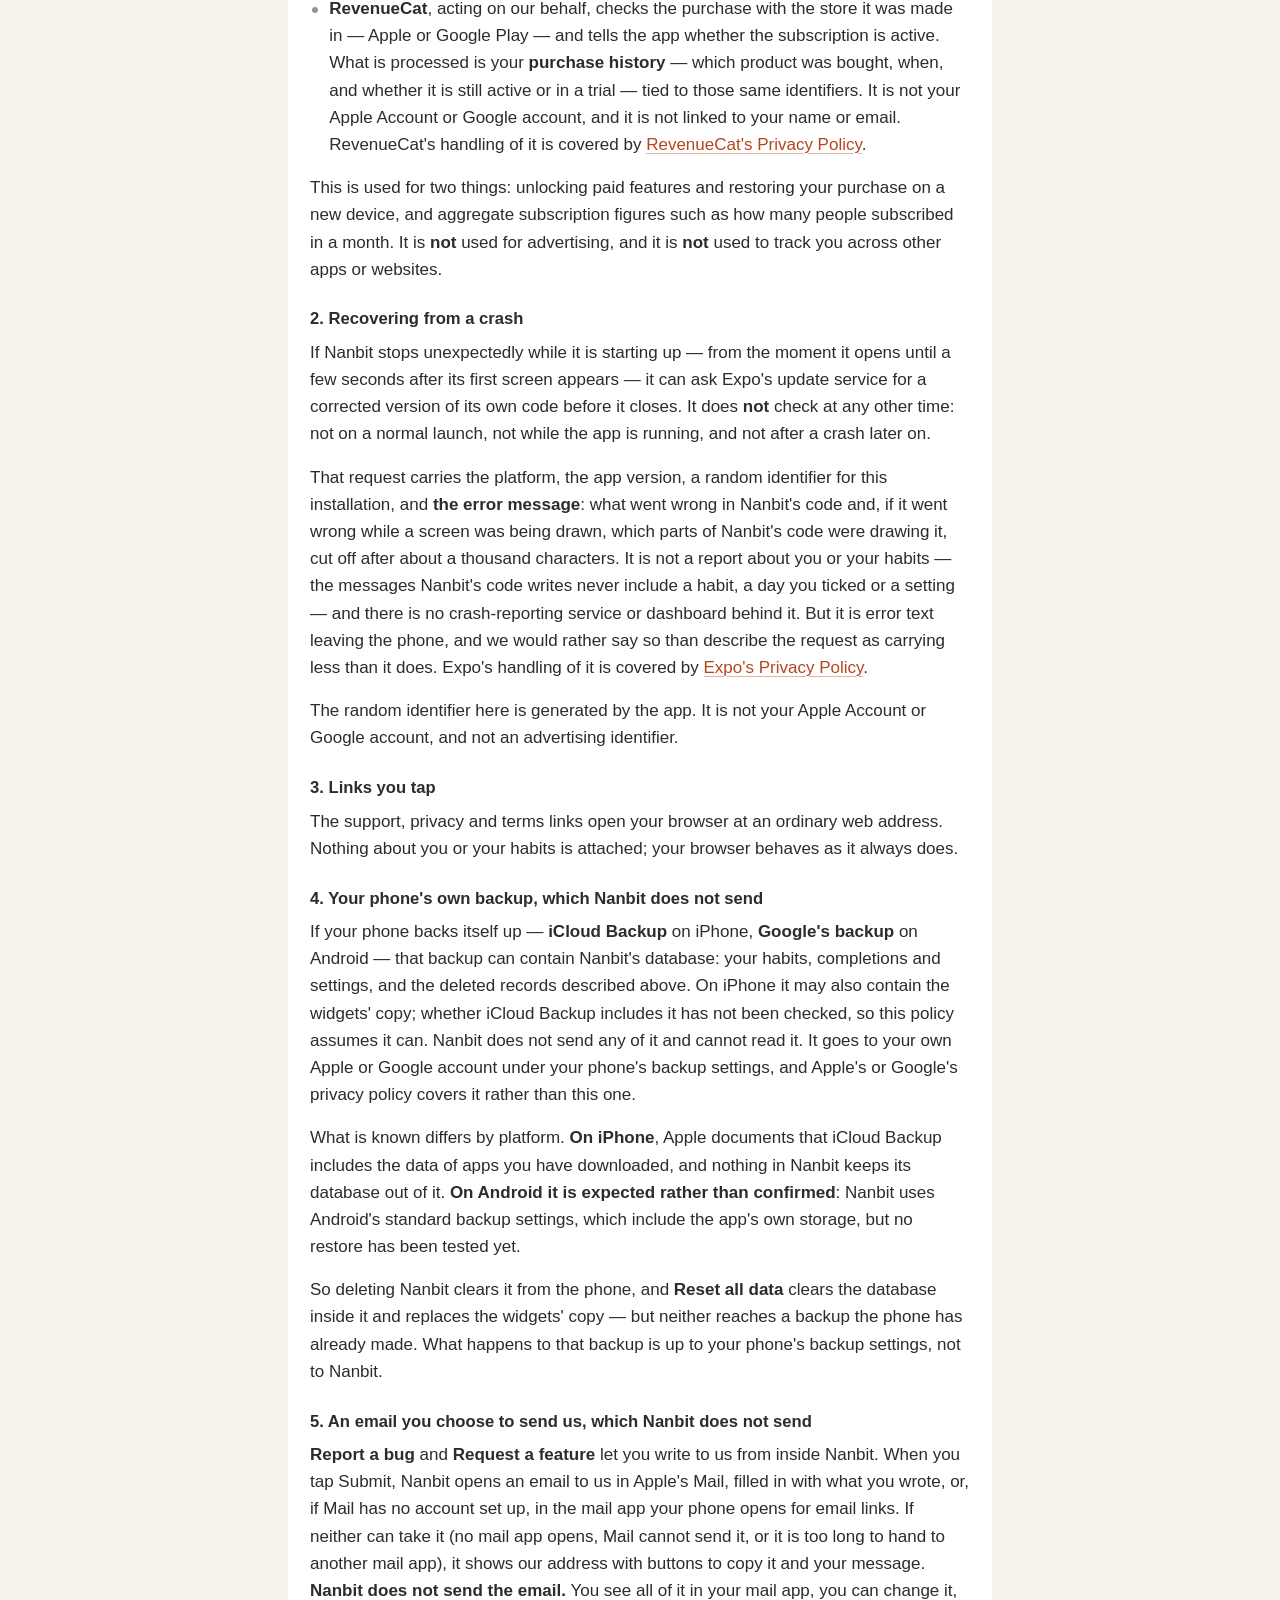
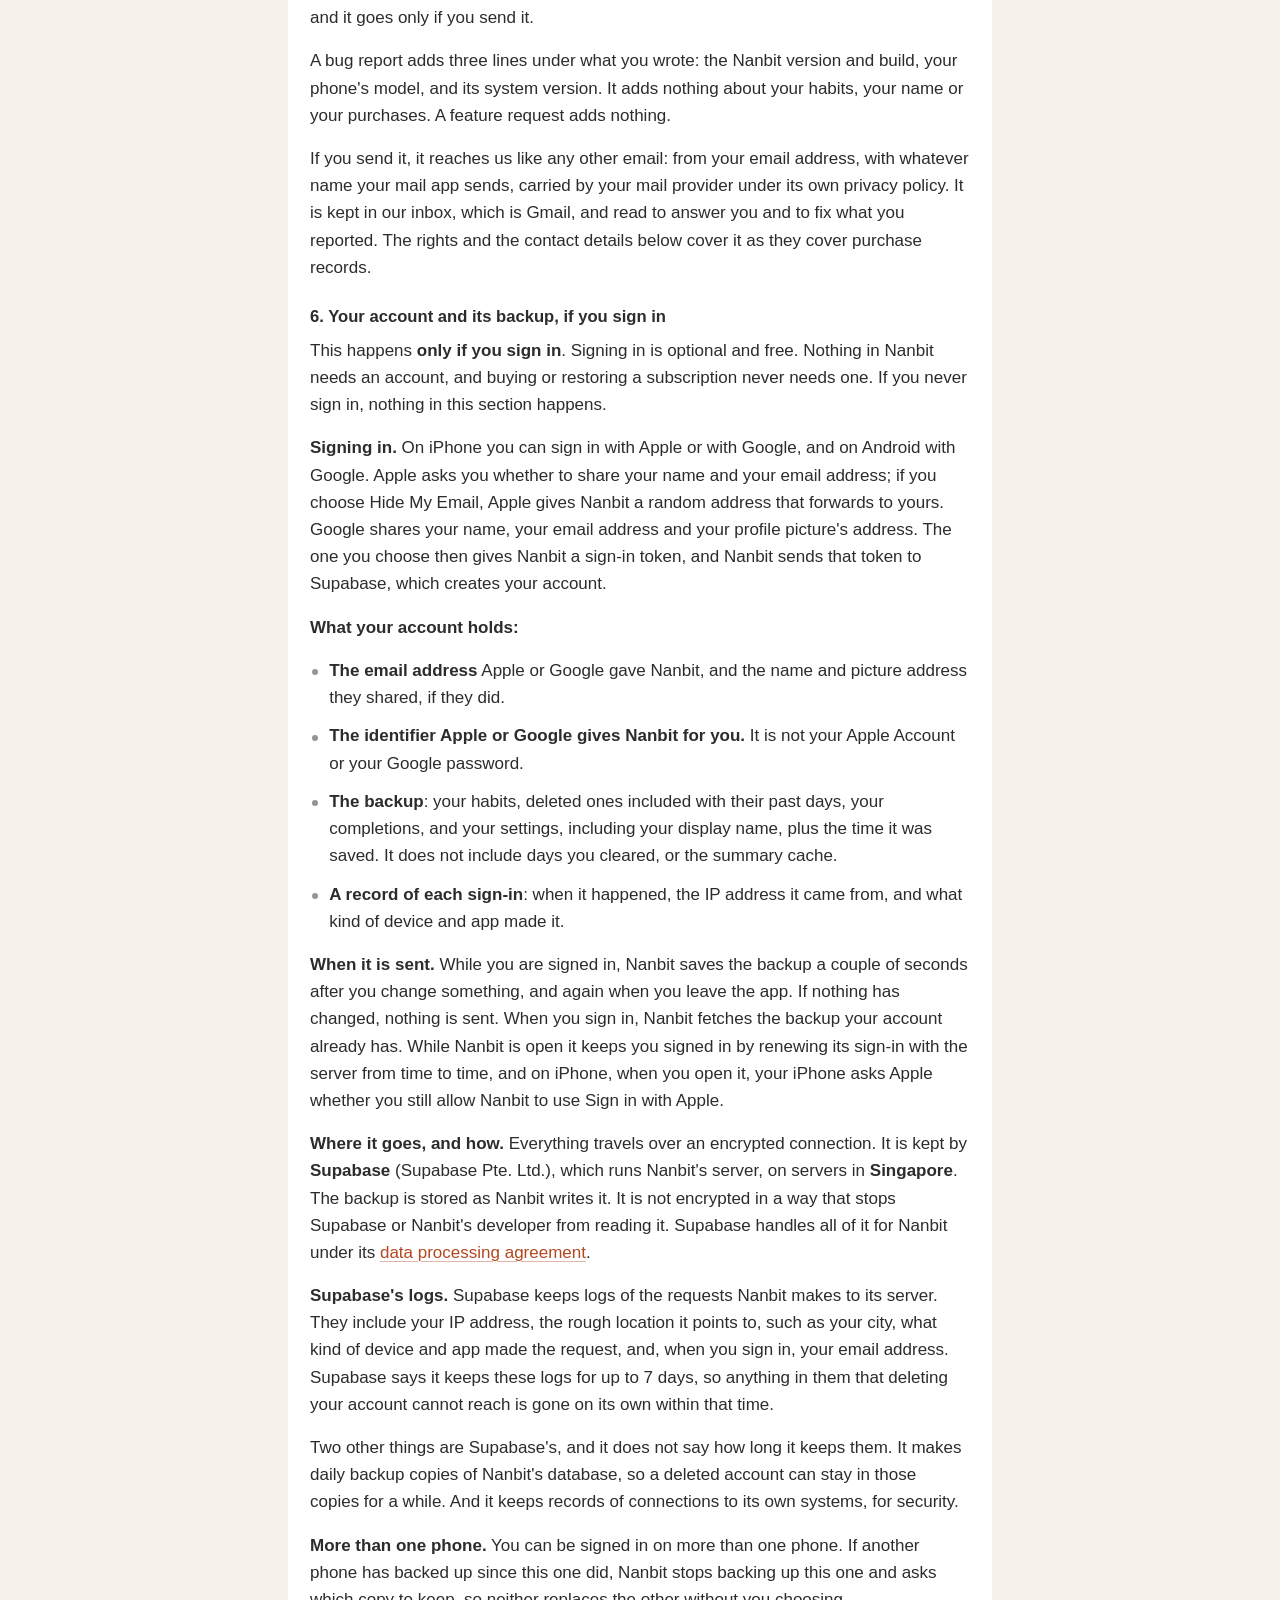
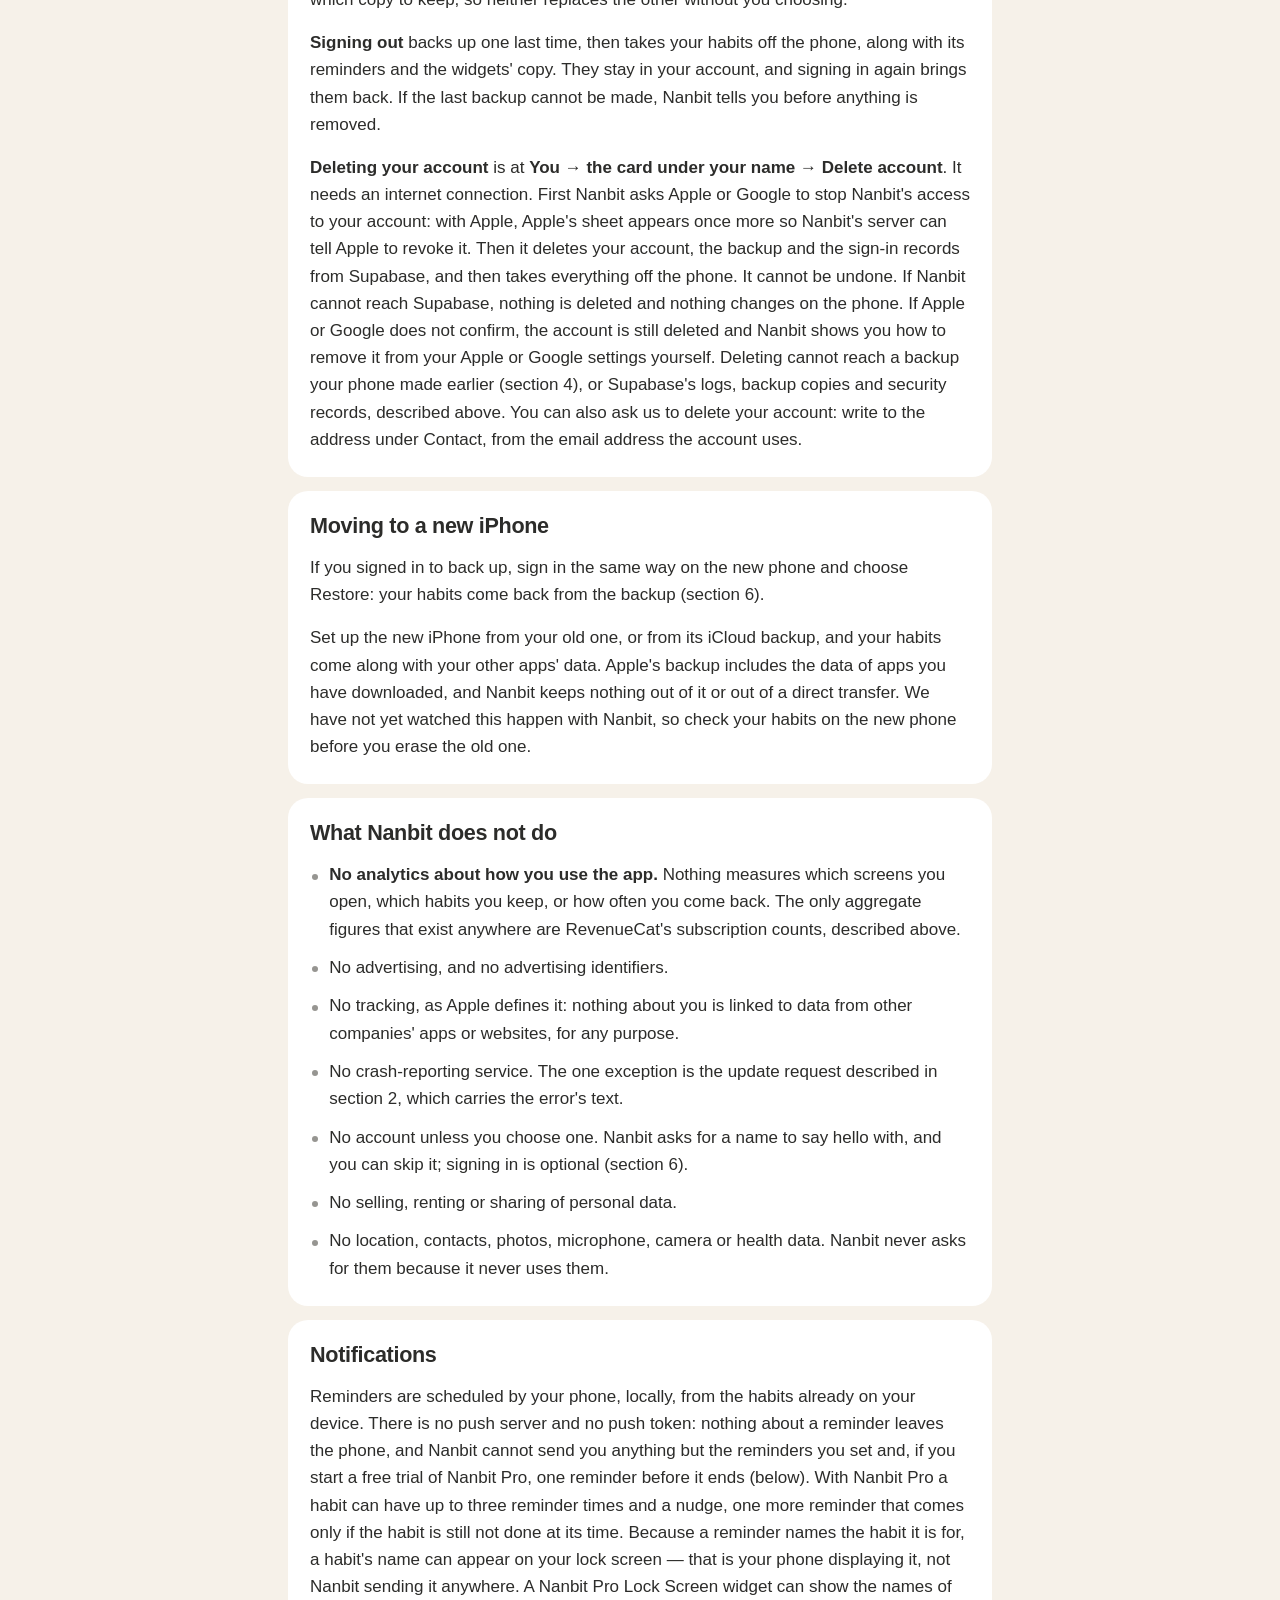
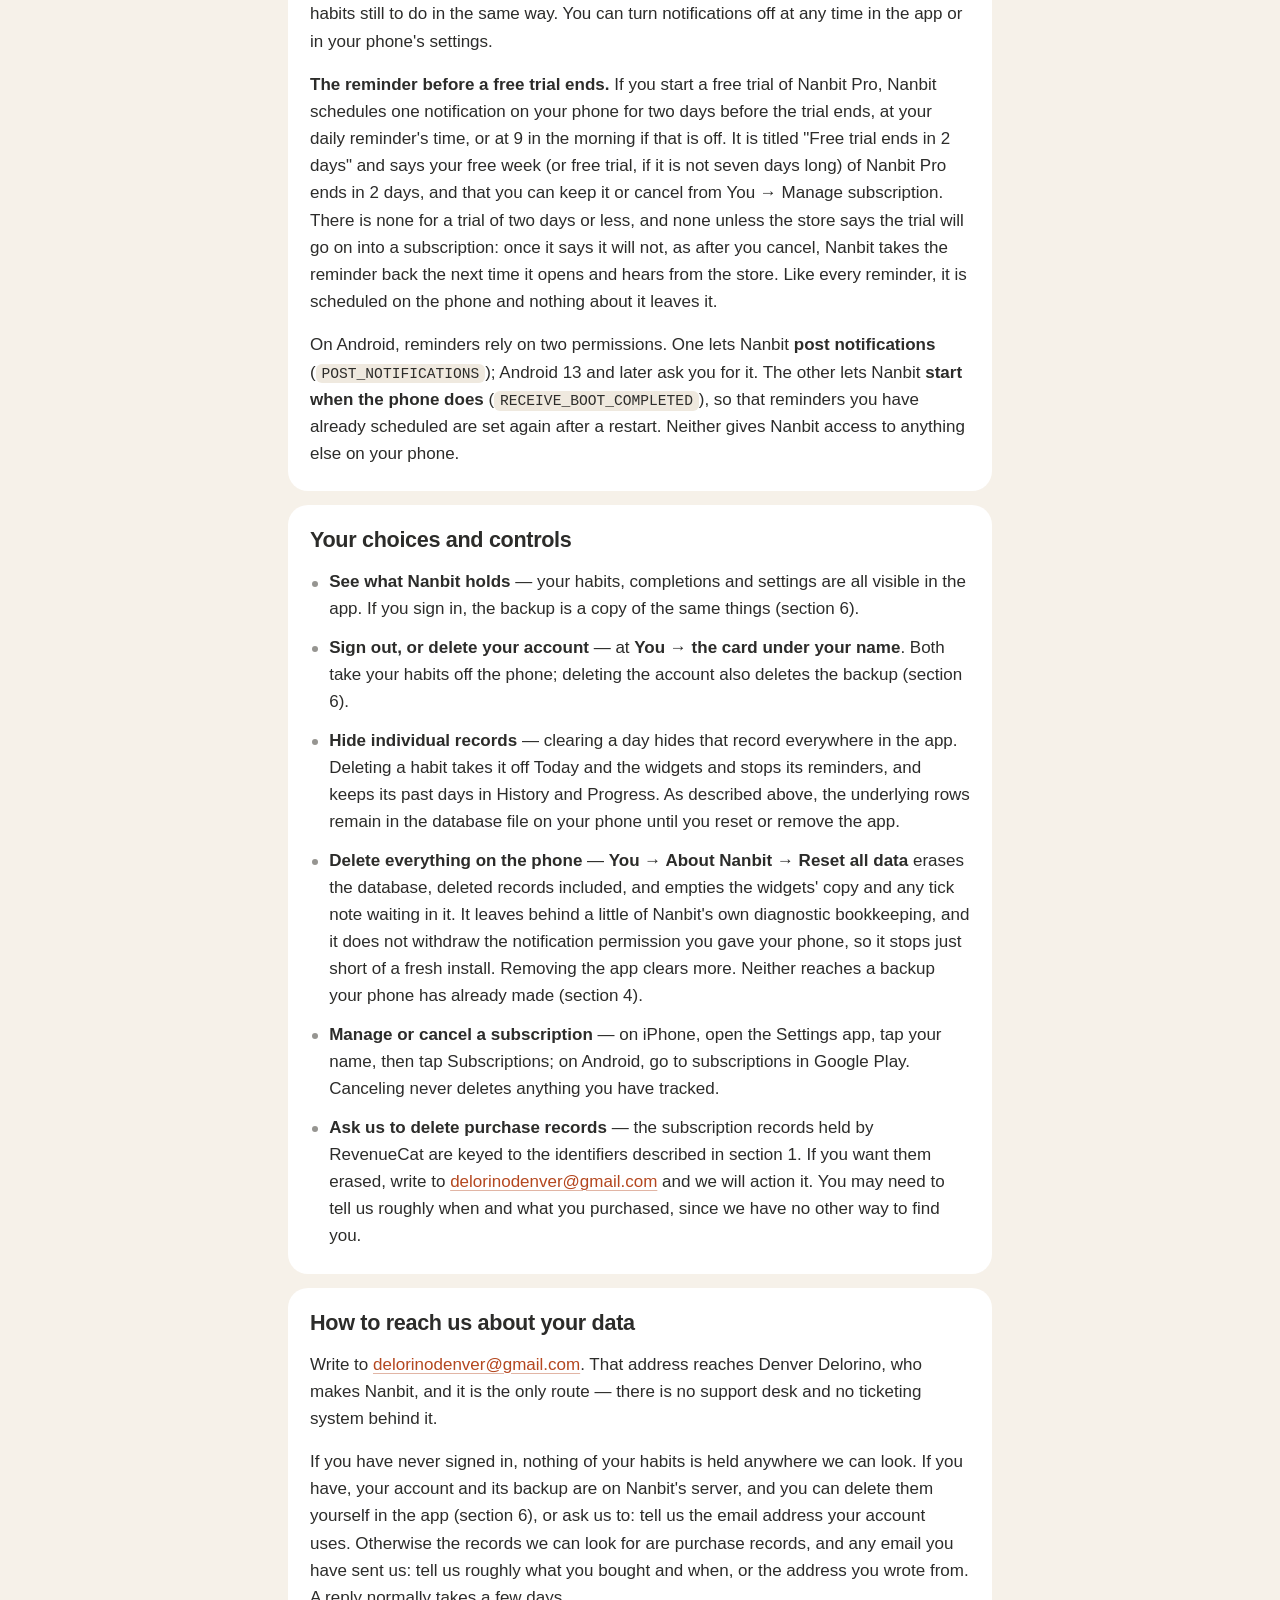
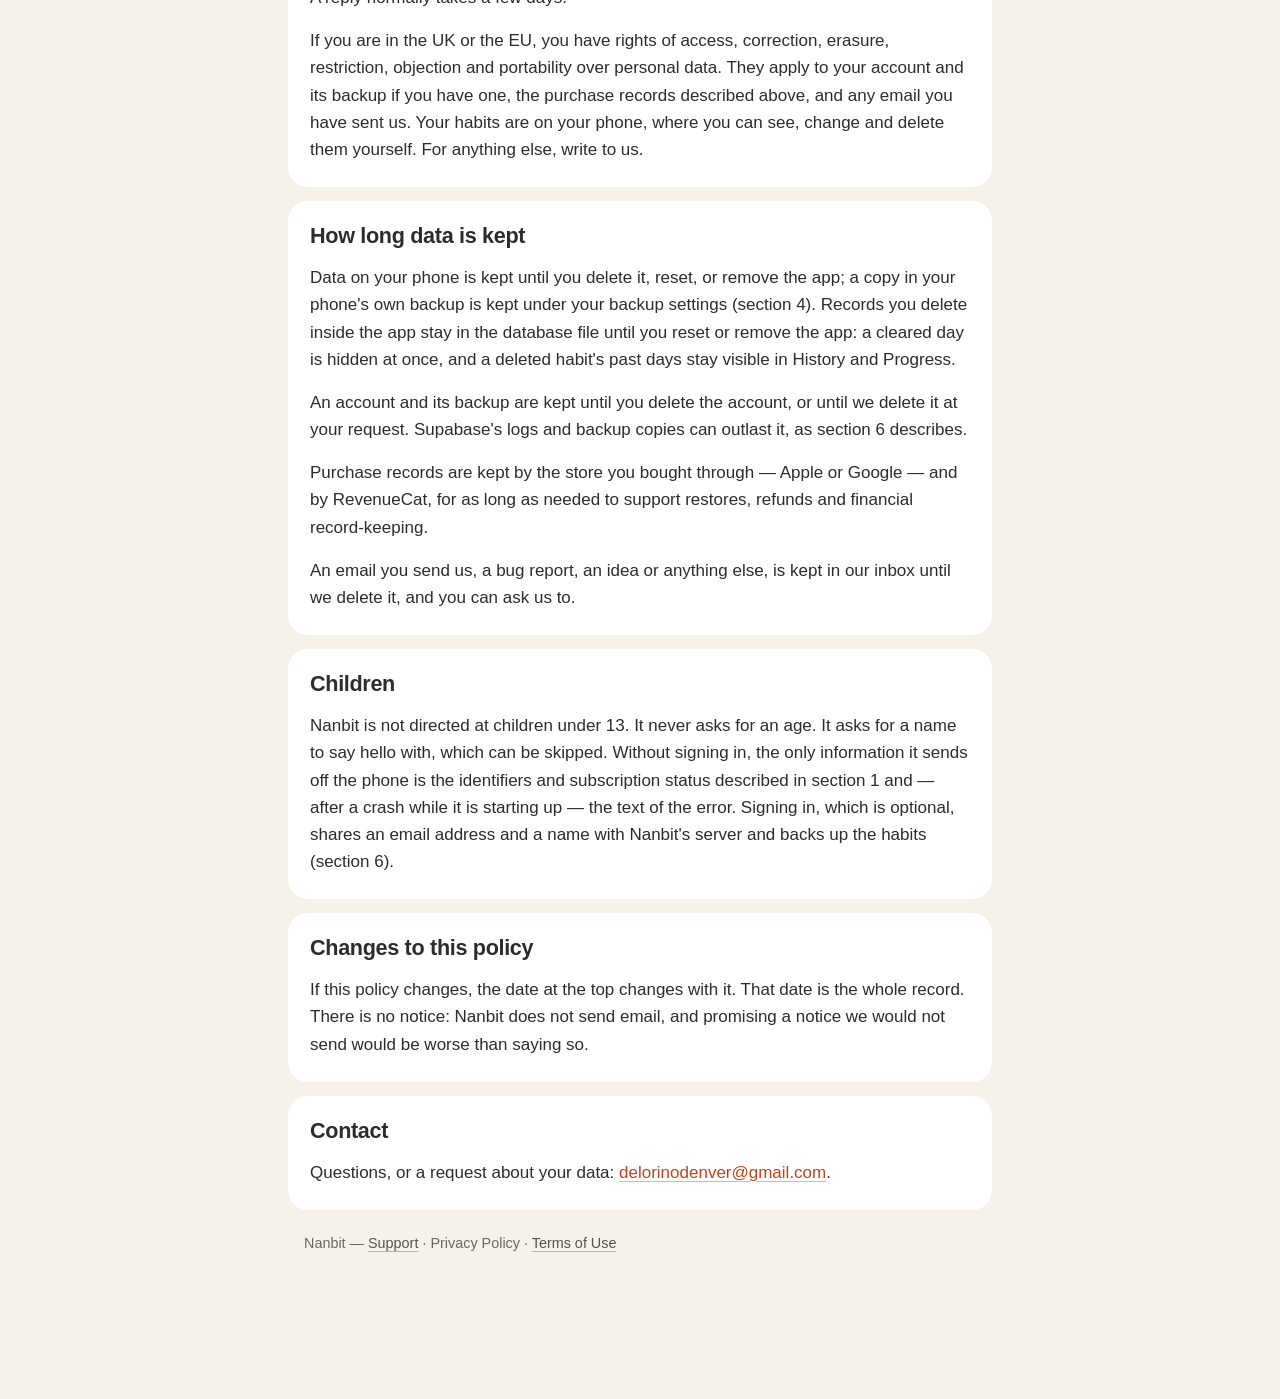
==== commit 5a031d8f: "Redraw the widgets and add Your month Today gets a segmented ring and a week strip, One habit a card" ====
--- a/privacy.html
+++ b/privacy.html
@@ -273,12 +273,24 @@
     which WidgetKit keeps with the widget; the app writes nothing of it. Read
     from the code, not observed on a phone.
 -->
+<!--
+  Changed 8 October 2026, for the redrawn widgets (version 1.1.1): the free
+  widget's copy also holds how far each habit is toward its goal, as a number
+  (`shares`, src/widget/timeline.ts), still without names; the Pro widgets'
+  holds each habit's longest streak and its last two weeks, how much of each
+  day of the week and of the month so far was done, and which days were
+  perfect (listTimeline, habitTimeline, streakTimeline and monthTimeline in
+  src/widget/faces.ts). Publish with the build that carries them.
+-->
 <p><strong>A copy for the widgets, on iPhone.</strong> Nanbit also keeps a small
 copy for its widgets, even if you never add one. It is outside the database,
 in storage that only Nanbit and its widgets can read. For the free Today widget it says which habits are due and which
 are done, today and for the next week, as marks and
-totals, without the habits' names. With Nanbit Pro it also holds, for the Pro
-widgets, each habit's name, color and icon, its count and its streaks, the
+totals, with how far each habit is toward its goal, without the habits' names. With Nanbit Pro it also holds, for the Pro
+widgets, each habit's name, color and icon, its count and its streaks, its
+longest streak and which of the last two weeks' days it was done on, how much
+of each day of this week and of this month so far was done and which days were
+perfect, the
 app's color, and the identifiers of each day's reminders, for each habit and
 for the daily reminder, which Nanbit makes from a habit's internal identifier
 and the date, so that a tick on a widget can take them back. Once the store has
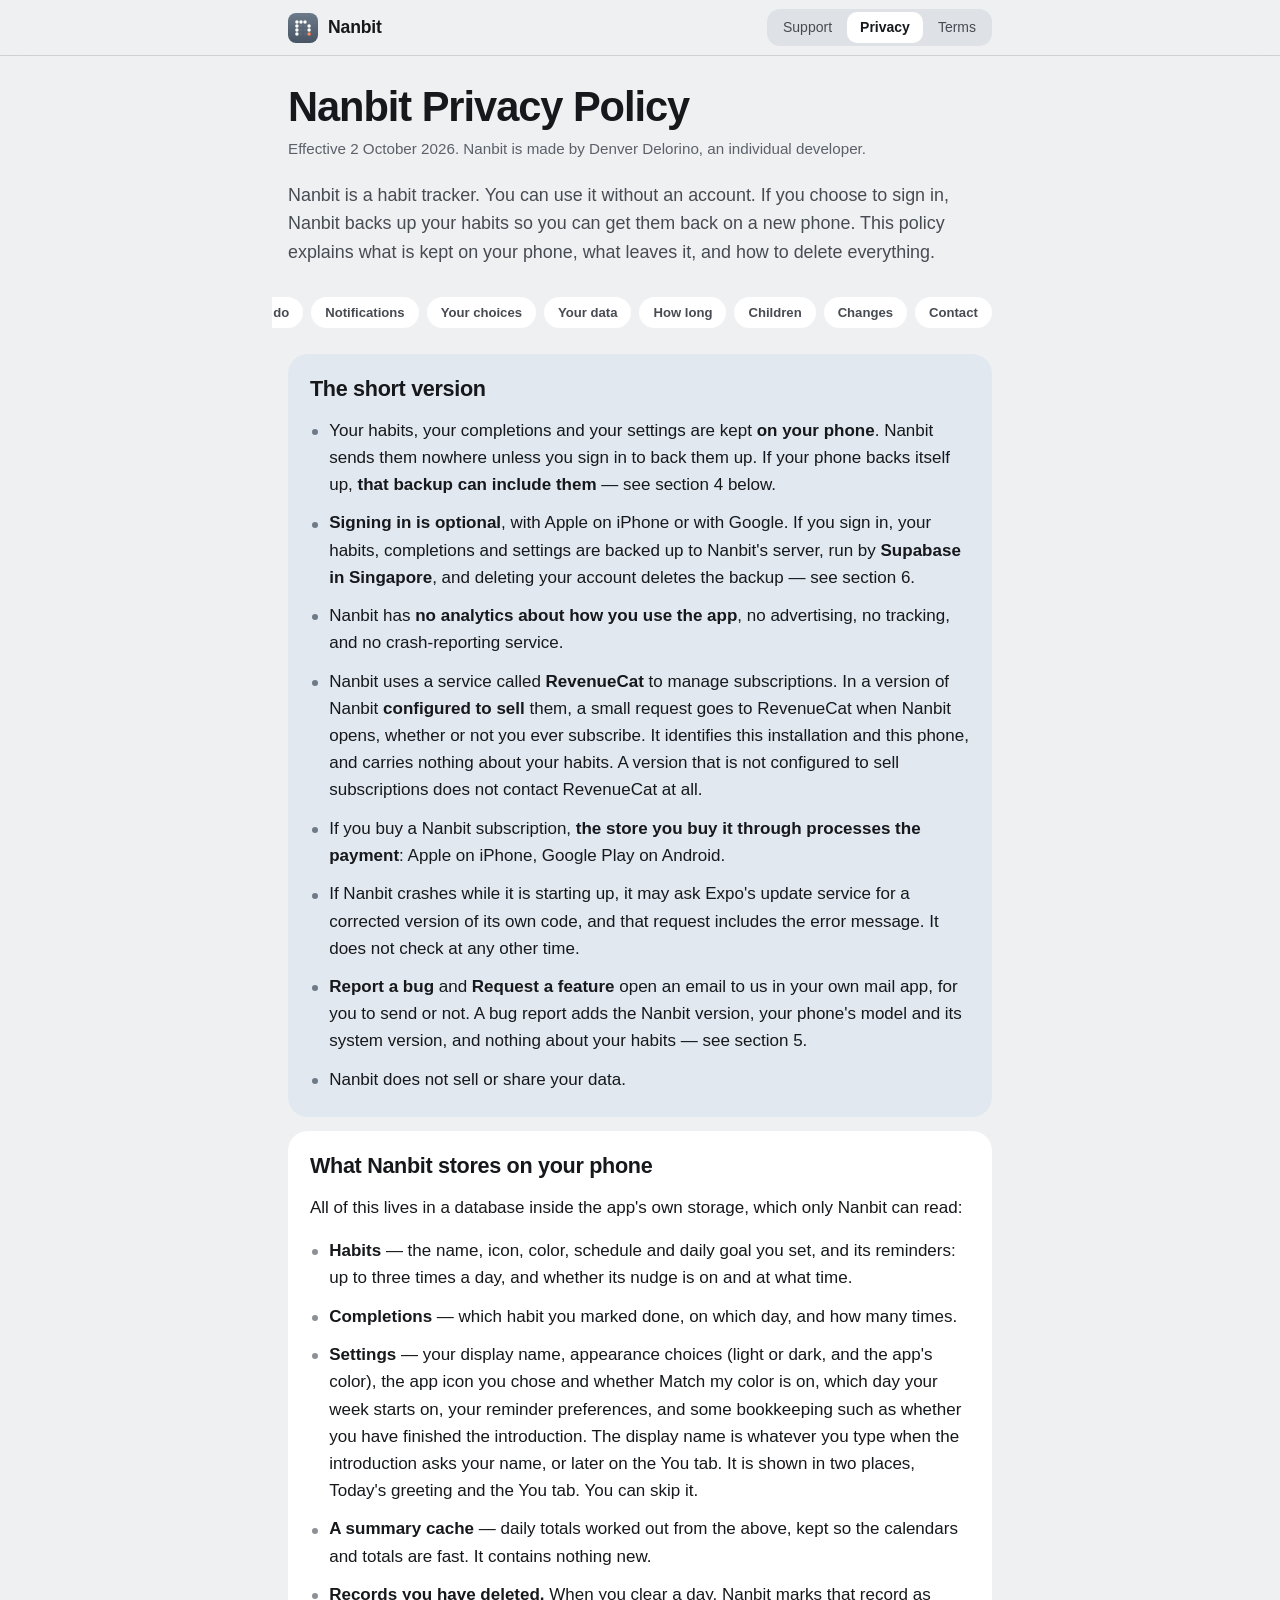
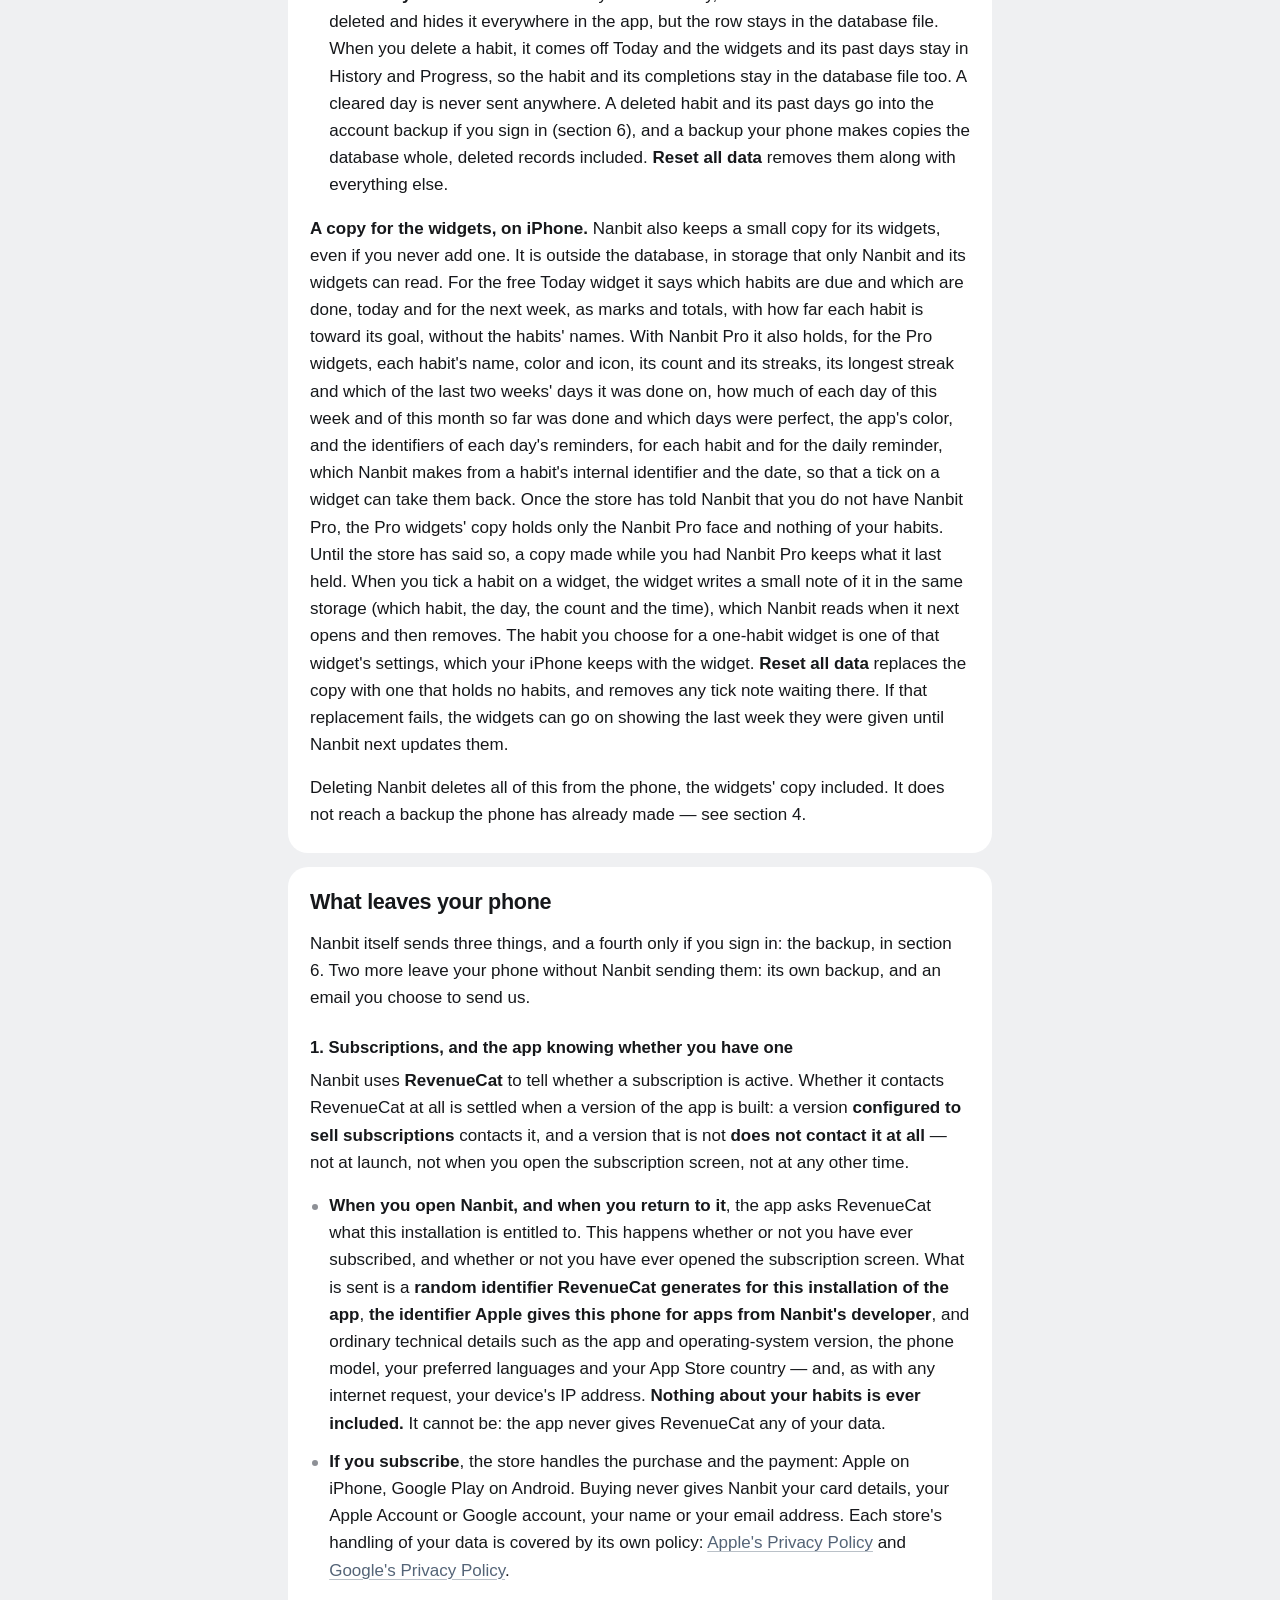
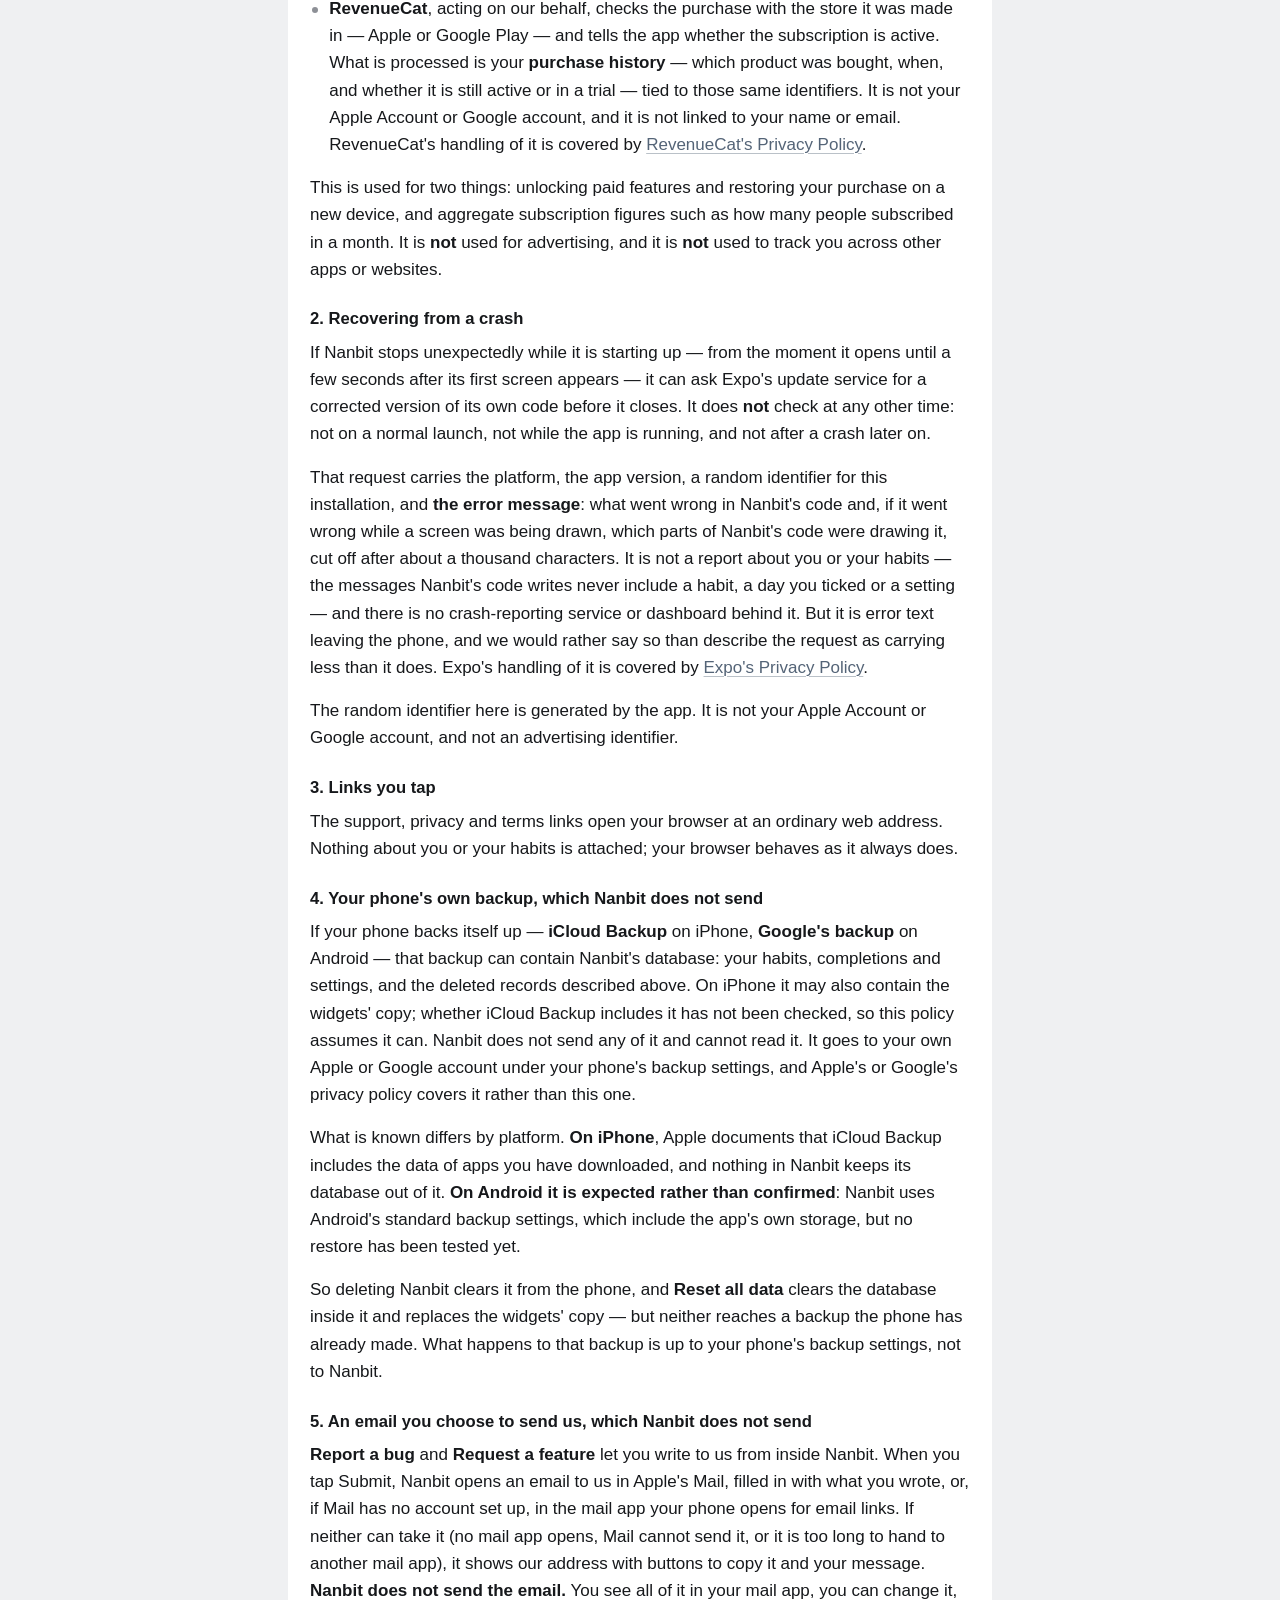
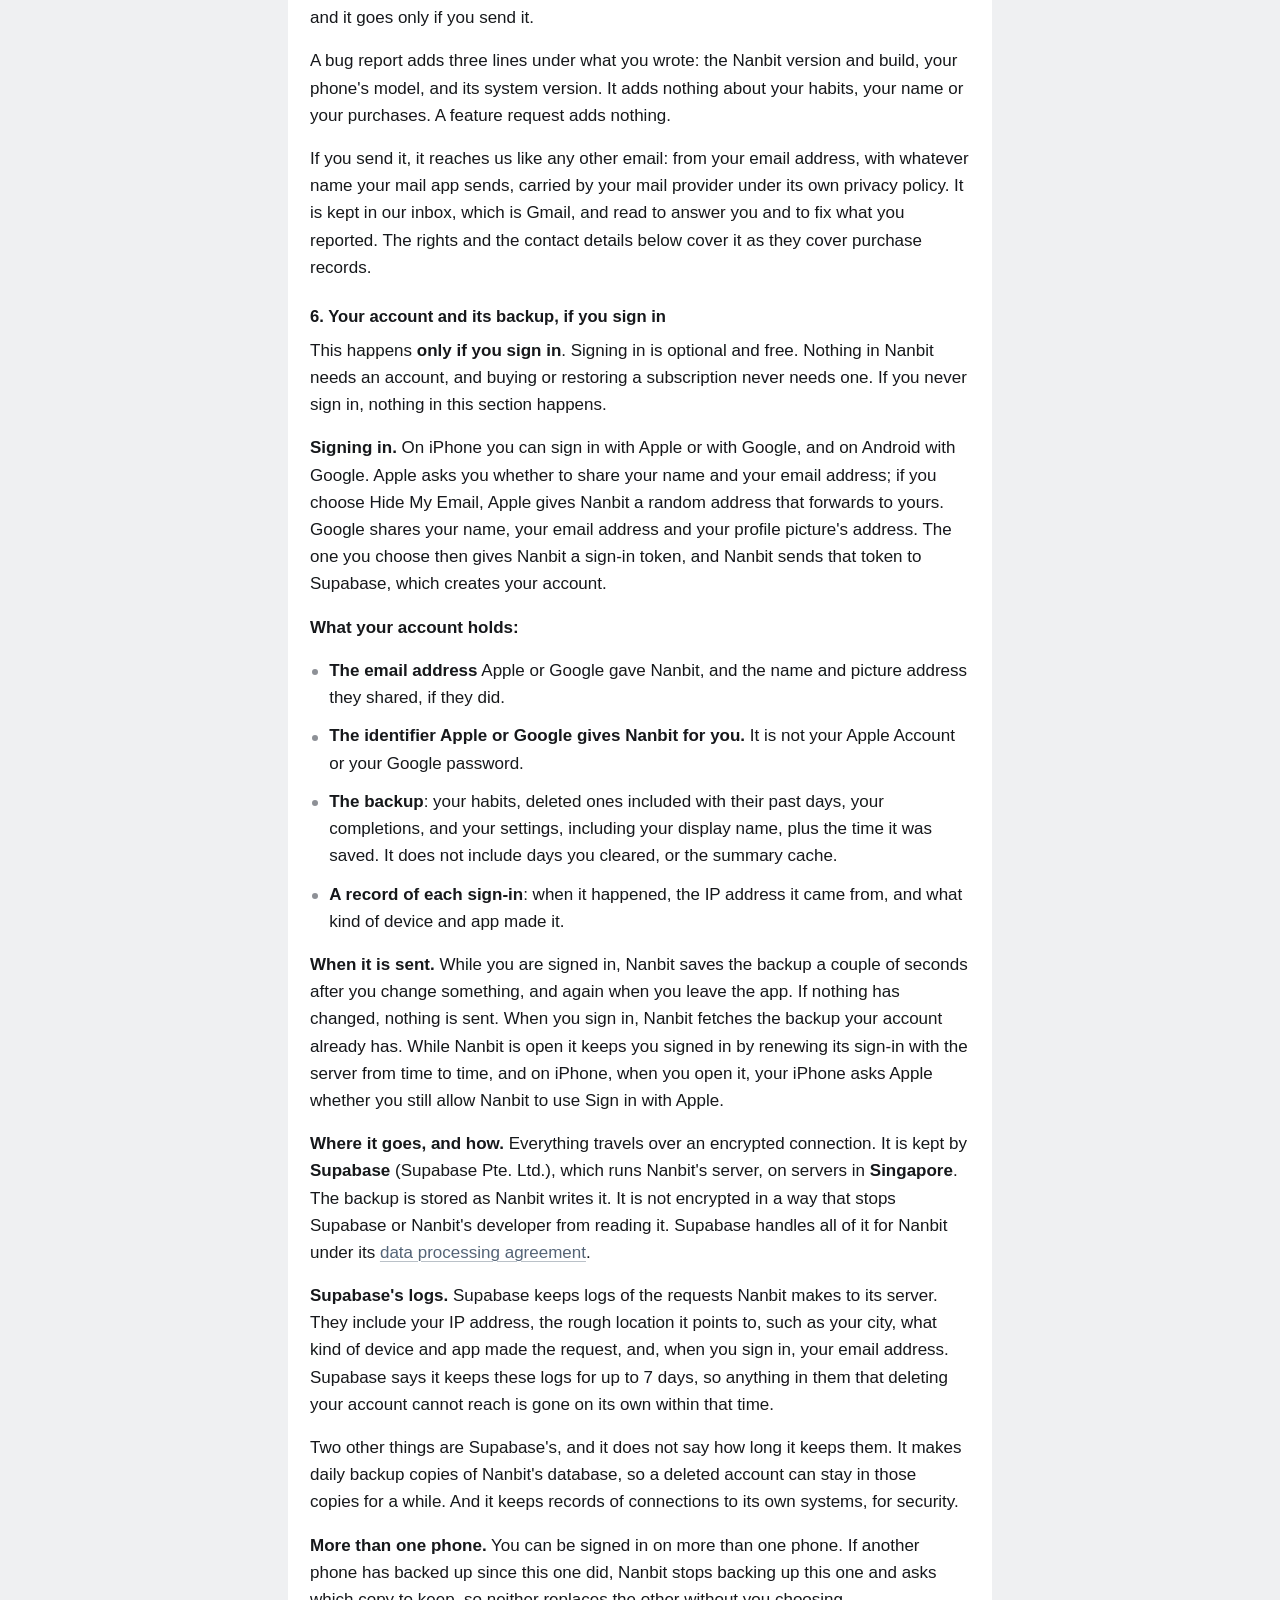
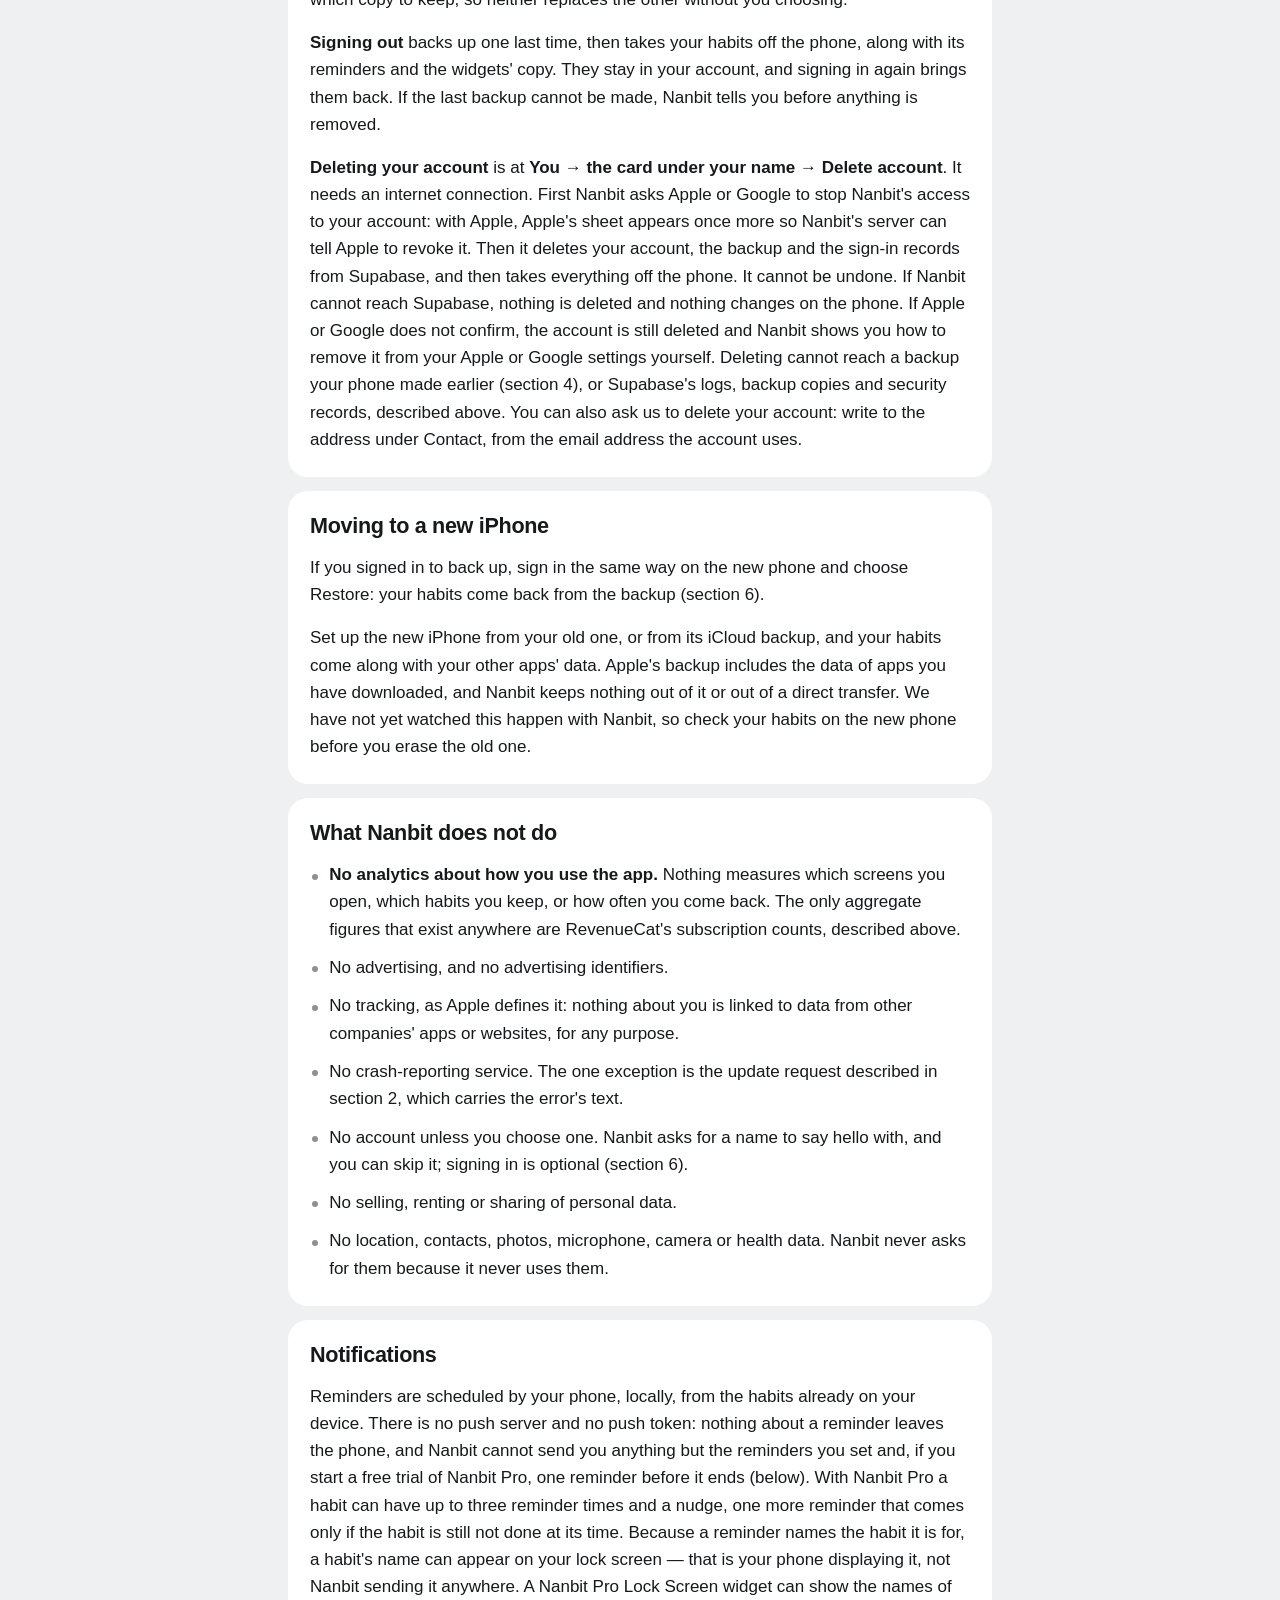
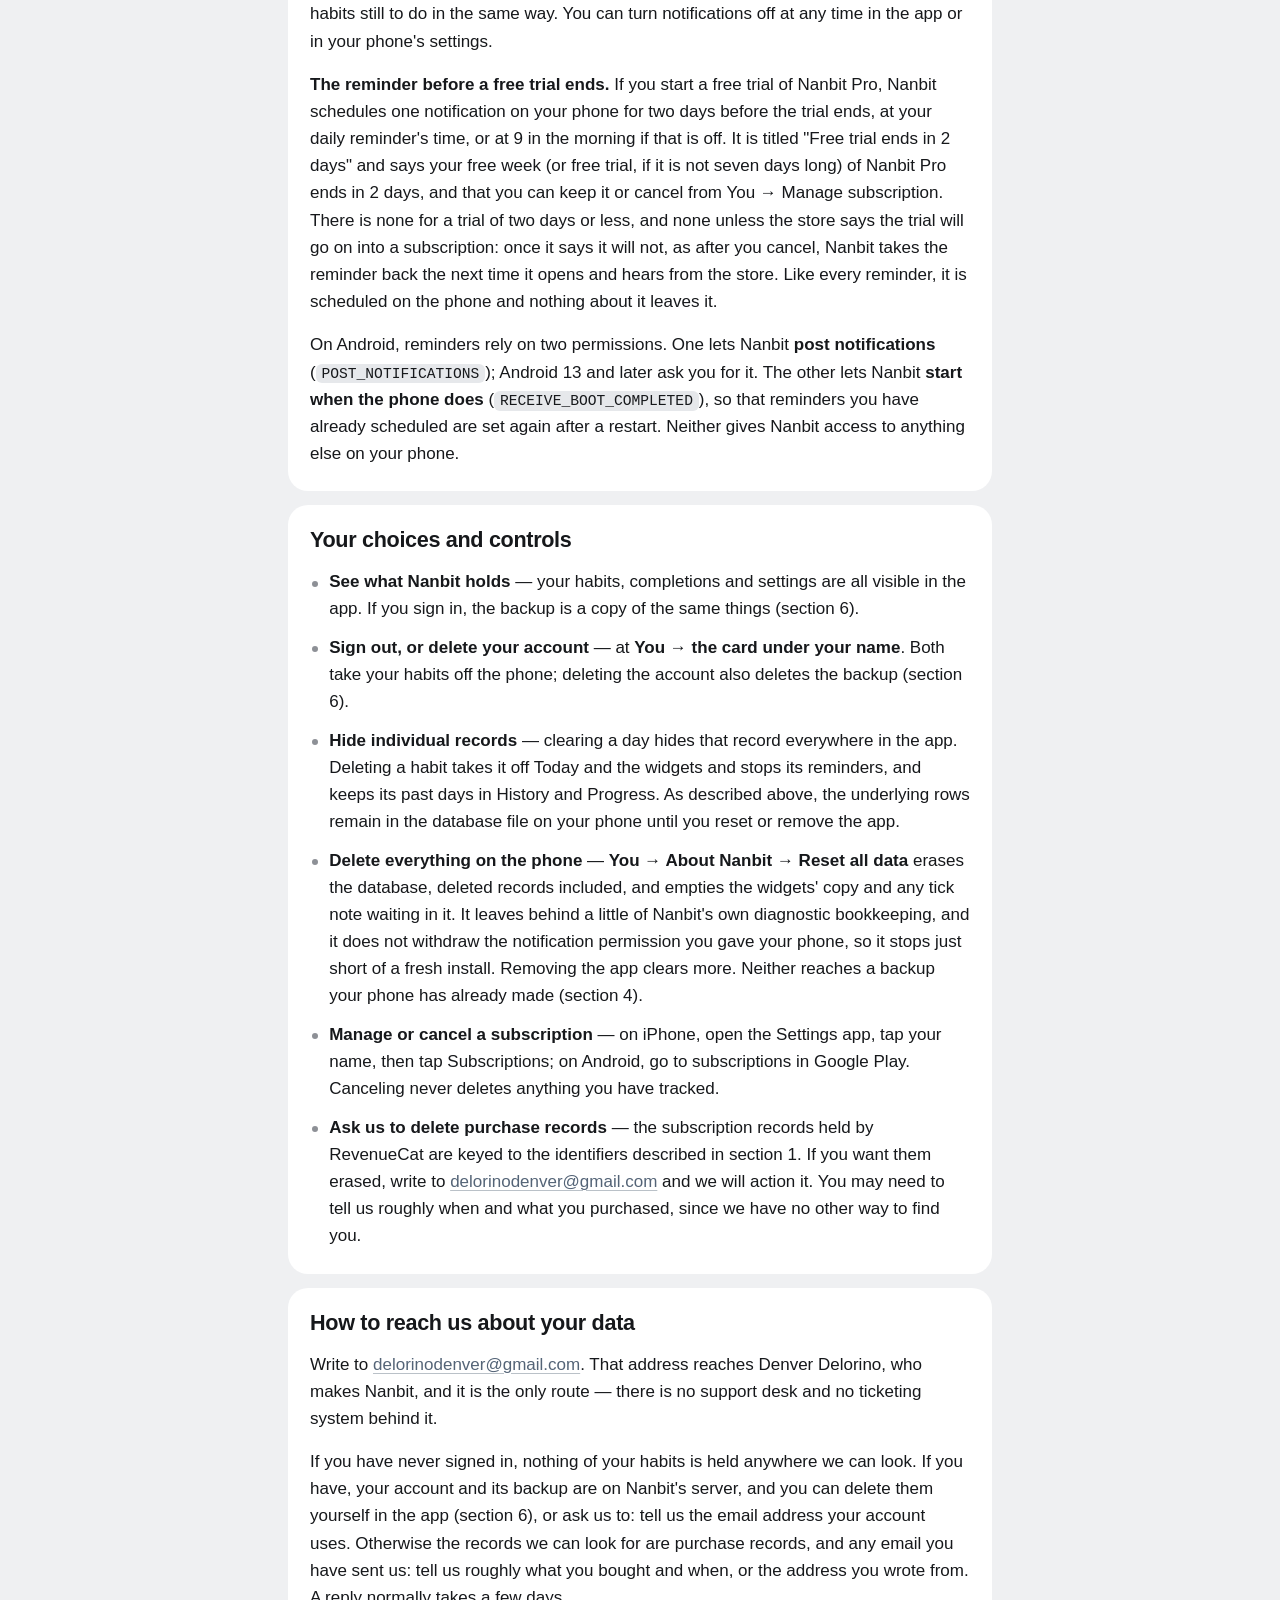
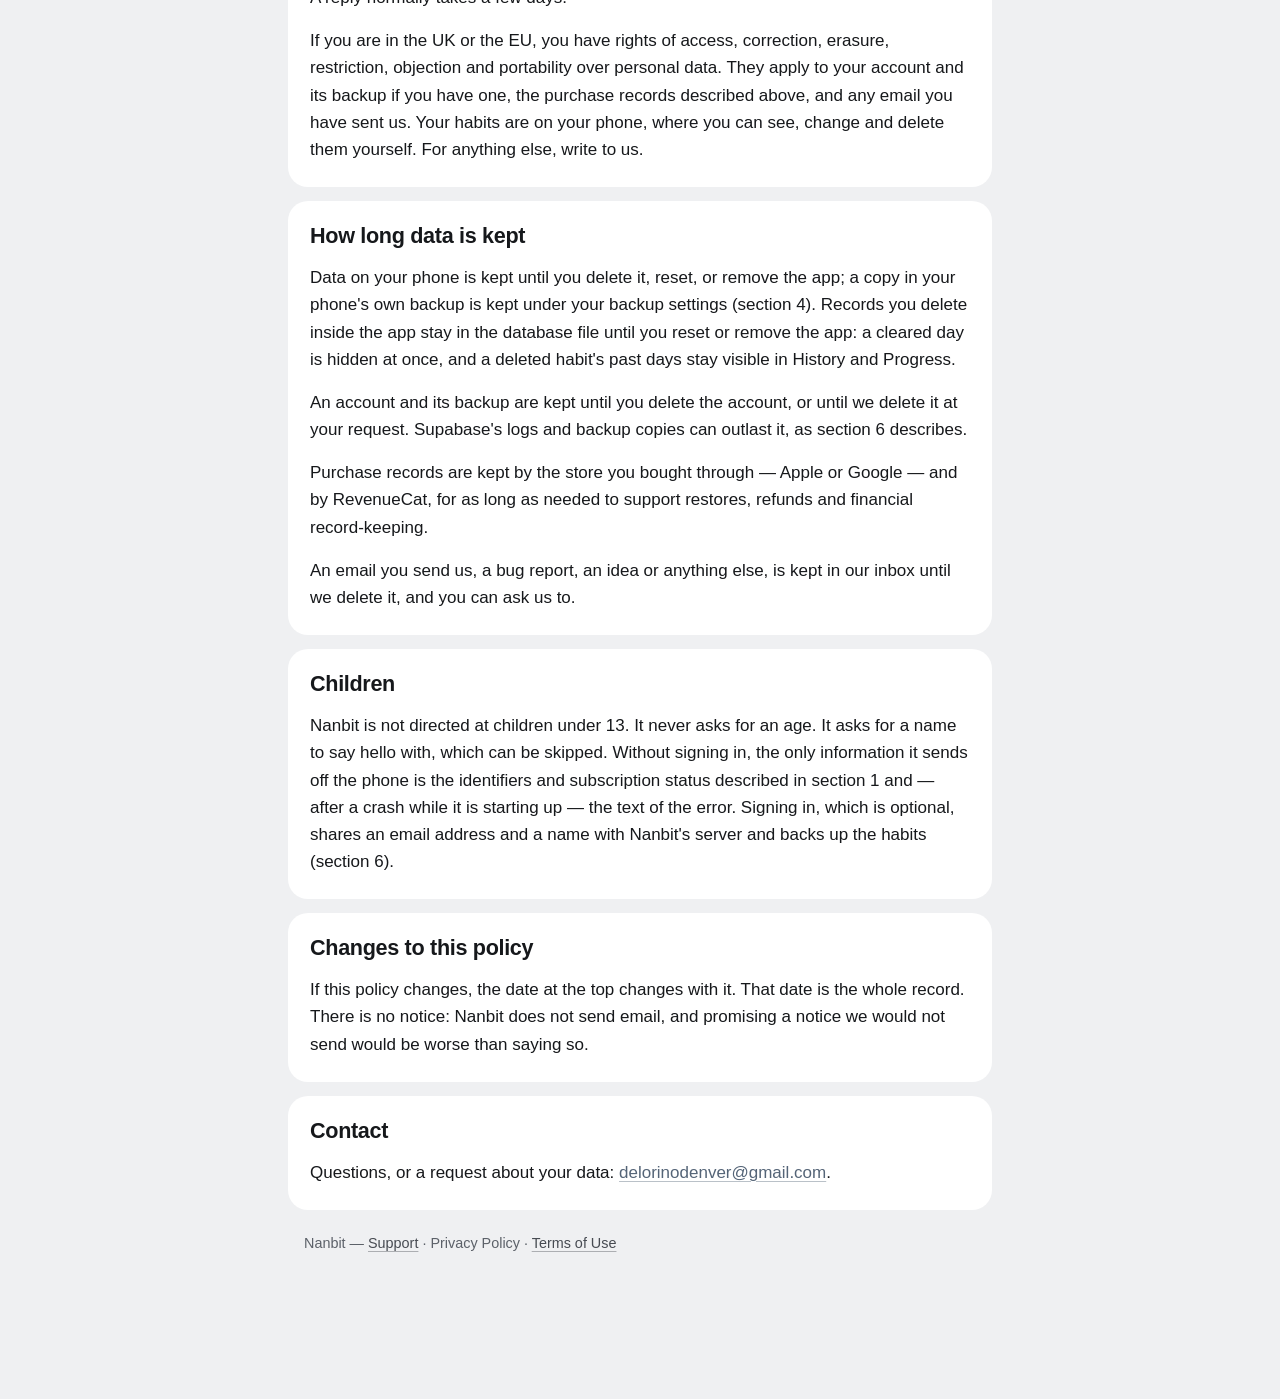
==== commit f1986c36: "Recolour, retype and re-icon the app: Cold Steel The whole app cool and masculine, from the canvases" ====
--- a/privacy.html
+++ b/privacy.html
@@ -4,10 +4,10 @@
 <meta charset="utf-8">
 <meta name="viewport" content="width=device-width, initial-scale=1">
 <title>Nanbit — Privacy Policy</title>
-<meta name="theme-color" content="#F6F1E9" media="(prefers-color-scheme: light)">
-<meta name="theme-color" content="#1F1C19" media="(prefers-color-scheme: dark)">
-<link rel="icon" type="image/svg+xml" href="icon.svg?v=bb0eafcdac">
-<link rel="stylesheet" href="nanbit.css?v=93f1ee6046">
+<meta name="theme-color" content="#EFF0F2" media="(prefers-color-scheme: light)">
+<meta name="theme-color" content="#0F1113" media="(prefers-color-scheme: dark)">
+<link rel="icon" type="image/svg+xml" href="icon.svg?v=7e4065ee74">
+<link rel="stylesheet" href="nanbit.css?v=0df4eadc7d">
 <script src="nanbit.js?v=3246d5fe0a" defer></script>
 </head>
 <body>
@@ -18,7 +18,7 @@
 -->
 <header class="bar">
   <div class="bar-in">
-    <a class="brand" href="index.html"><img src="icon.svg?v=bb0eafcdac" alt="" width="30" height="30">Nanbit</a>
+    <a class="brand" href="index.html"><img src="icon.svg?v=7e4065ee74" alt="" width="30" height="30">Nanbit</a>
     <nav class="seg" aria-label="Pages">
       <a href="support.html">Support</a>
       <a href="privacy.html" aria-current="page">Privacy</a>
--- a/nanbit.css
+++ b/nanbit.css
@@ -1,32 +1,34 @@
 /*
- * The hosted pages, drawn the way the app is drawn: the warm cream screen with
- * white cards on it (a warm dark grey with lighter grey cards in dark), 20pt
- * corners, three weights (heavy titles, semibold names and buttons, regular
- * body), no shadow but the app icon's, and the orange used only for what is
- * current and for the main button. The values are src/theme/tokens.ts's, the
- * Orange theme's: change one there and change it here.
+ * The hosted pages, drawn the way the app is drawn: Cold Steel since 8 October
+ * 2026, a cool grey screen with white cards on it (near-black with graphite
+ * cards in dark), 20pt corners, three weights (heavy titles, semibold names and
+ * buttons, regular body), no shadow but the app icon's, and the steel used only
+ * for what is current and for the main button. The values are
+ * src/theme/tokens.ts's, the Steel theme's (the `orange` key): change one there
+ * and change it here. In dark, as in the app, the solid steel is lit and the
+ * words on it are near-black. *Until then the warm cream and the orange.*
  *
  * Every text color reaches 4.5:1 on the surface it sits on, in both schemes.
  */
 :root {
   color-scheme: light dark;
-  --bg: #F6F1E9;
+  --bg: #EFF0F2;
   --card: #FFFFFF;
   --raised: #FFFFFF;
-  --fill: #EFE9DF;
-  --fill-strong: #D6CDC0;
-  --track: #E5DDCF;
-  --hair: rgba(60, 45, 30, 0.16);
-  --ink: #2C2C2A;
-  --ink2: #55534E;
-  --ink3: #6A6862;
-  --accent: #D85A30;
-  --accent-deep: #C2512B;
-  --accent-text: #B4471F;
-  --accent-soft: #FAEEDA;
-  --on-accent-soft: #854F0B;
+  --fill: #E6E8EB;
+  --fill-strong: #C7CBD1;
+  --track: #DEE1E5;
+  --hair: rgba(20, 24, 30, 0.15);
+  --ink: #16181B;
+  --ink2: #474B52;
+  --ink3: #5C6169;
+  --accent: #546477;
+  --accent-deep: #475567;
+  --accent-text: #546477;
+  --accent-soft: #E1E8F0;
+  --on-accent-soft: #3D4B5B;
   --on-solid: #FFFFFF;
-  --icon-shadow: rgba(0, 0, 0, 0.18);
+  --icon-shadow: rgba(5, 12, 24, 0.2);
   --bar-h: 56px;
   --r-surface: 20px;
   --r-card: 12px;
@@ -34,20 +36,23 @@
 }
 @media (prefers-color-scheme: dark) {
   :root {
-    --bg: #1F1C19;
-    --card: #2E2A26;
-    --raised: #4A443D;
-    --fill: #3A352F;
-    --fill-strong: #4E473F;
-    --track: #35302A;
-    --hair: rgba(255, 240, 225, 0.11);
-    --ink: #F1EFE8;
-    --ink2: #BDB9AF;
-    --ink3: #A5A197;
-    --accent-text: #F2906A;
-    --accent-soft: #3A2A16;
-    --on-accent-soft: #E9B872;
-    --icon-shadow: rgba(0, 0, 0, 0.5);
+    --bg: #0F1113;
+    --card: #181B1F;
+    --raised: #2D3238;
+    --fill: #23272C;
+    --fill-strong: #383D44;
+    --track: #282C32;
+    --hair: rgba(220, 225, 232, 0.12);
+    --ink: #E9EBEE;
+    --ink2: #B8BCC3;
+    --ink3: #979CA4;
+    --accent: #A3B1C2;
+    --accent-deep: #A3B1C2;
+    --accent-text: #A3B1C2;
+    --accent-soft: #252E39;
+    --on-accent-soft: #BCC8D6;
+    --on-solid: #0F1113;
+    --icon-shadow: rgba(0, 0, 0, 0.55);
   }
 }
 
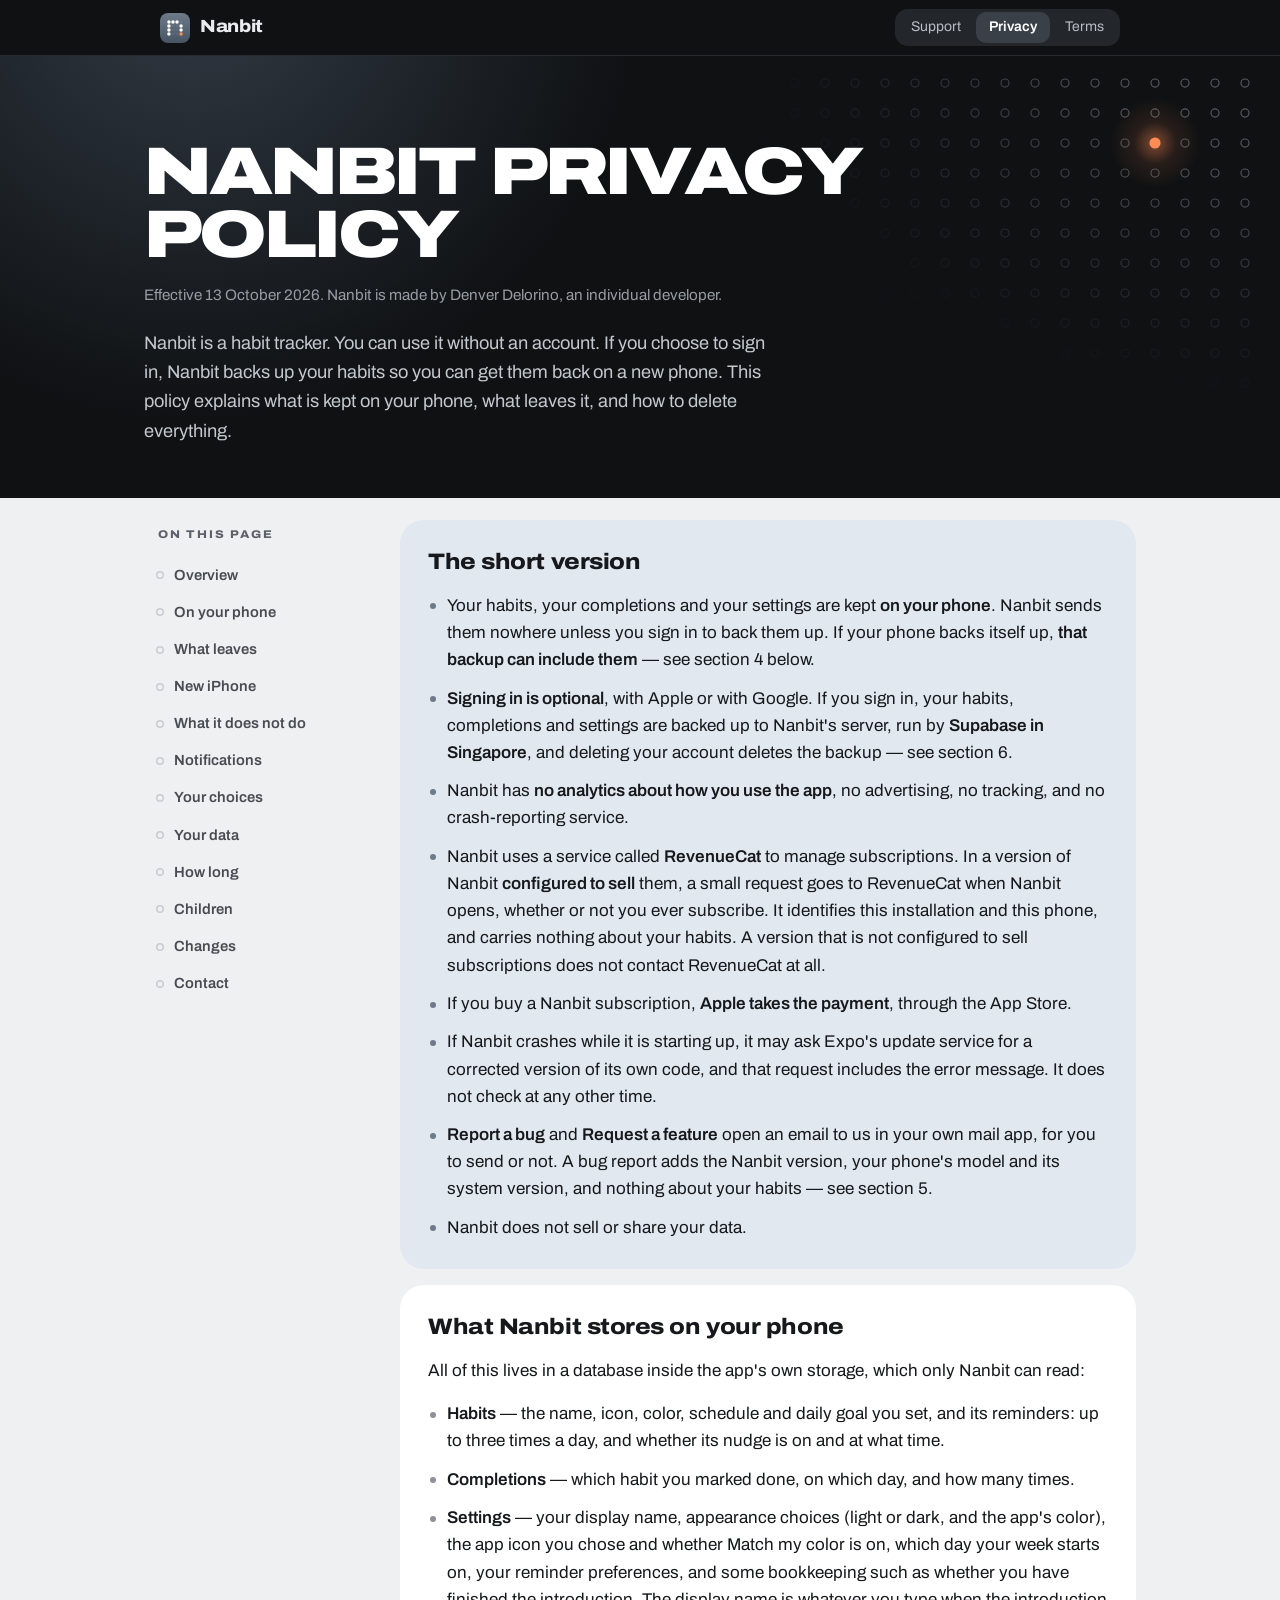
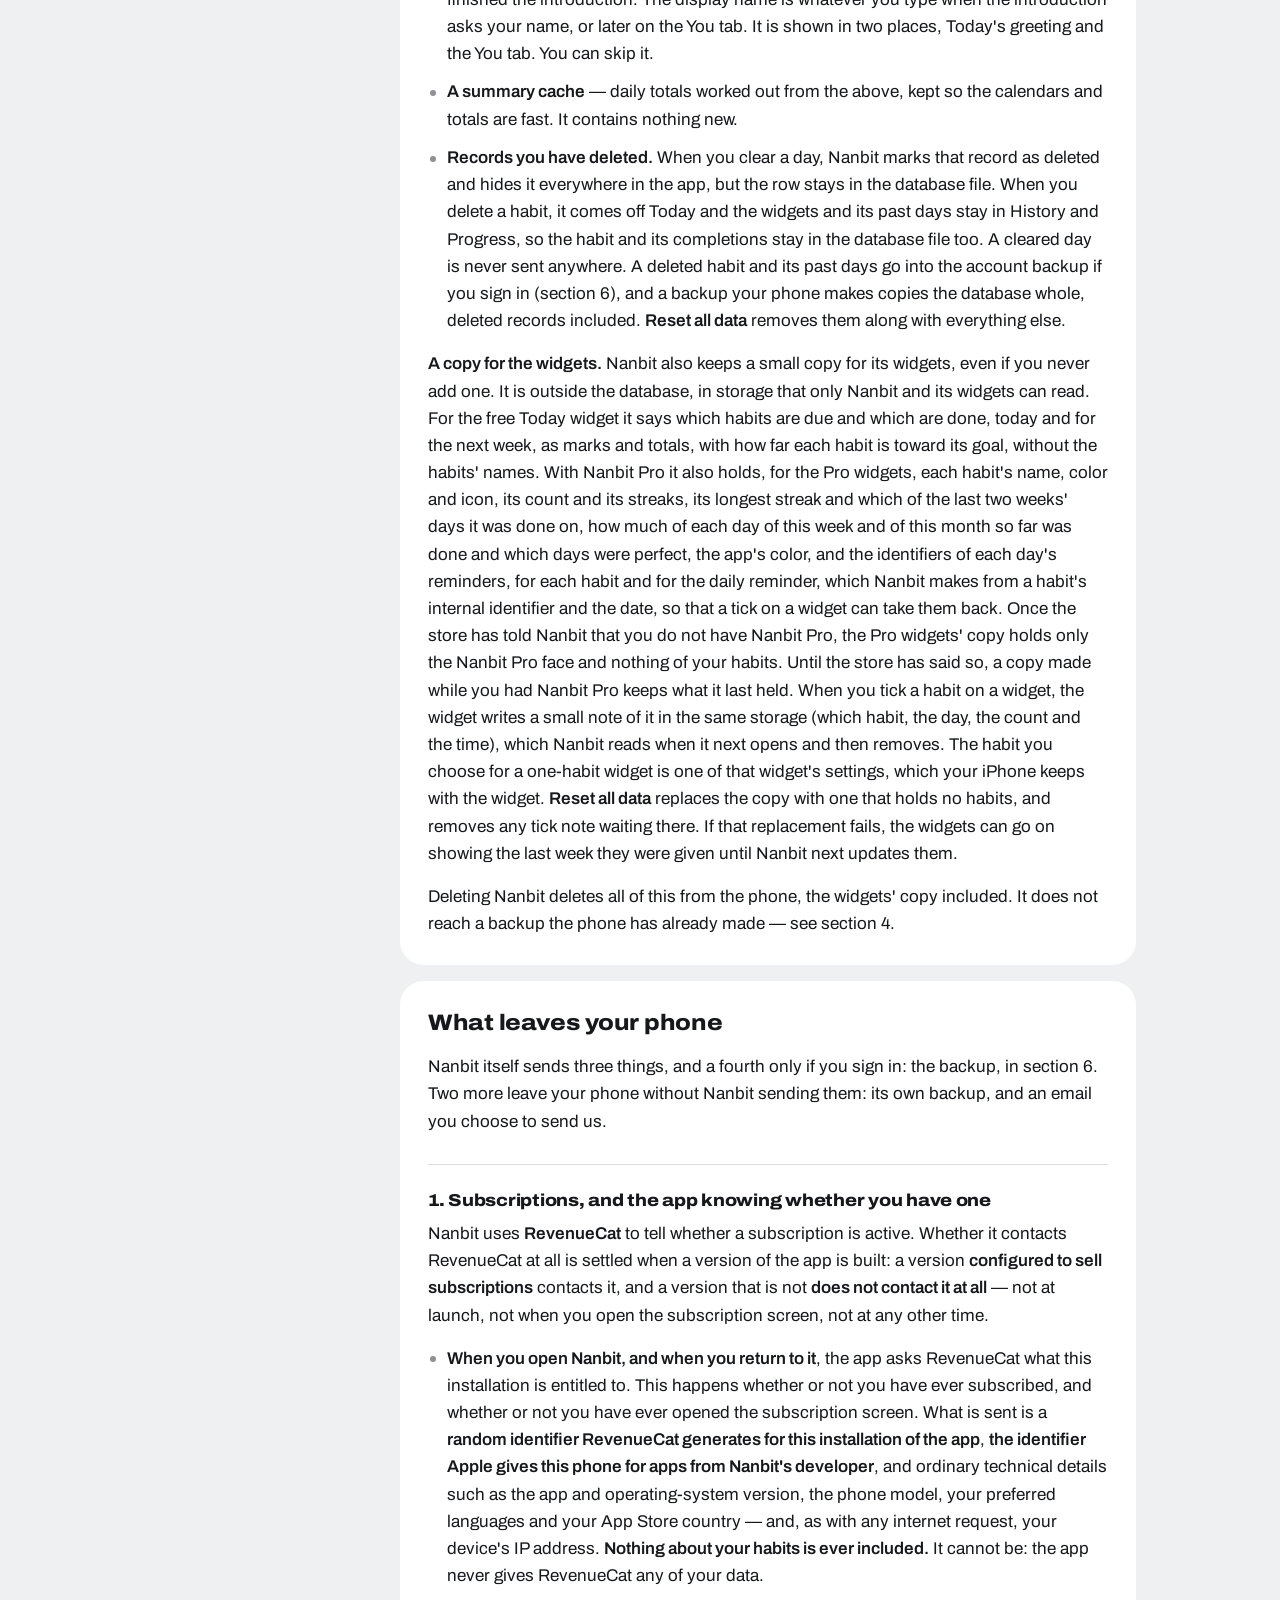
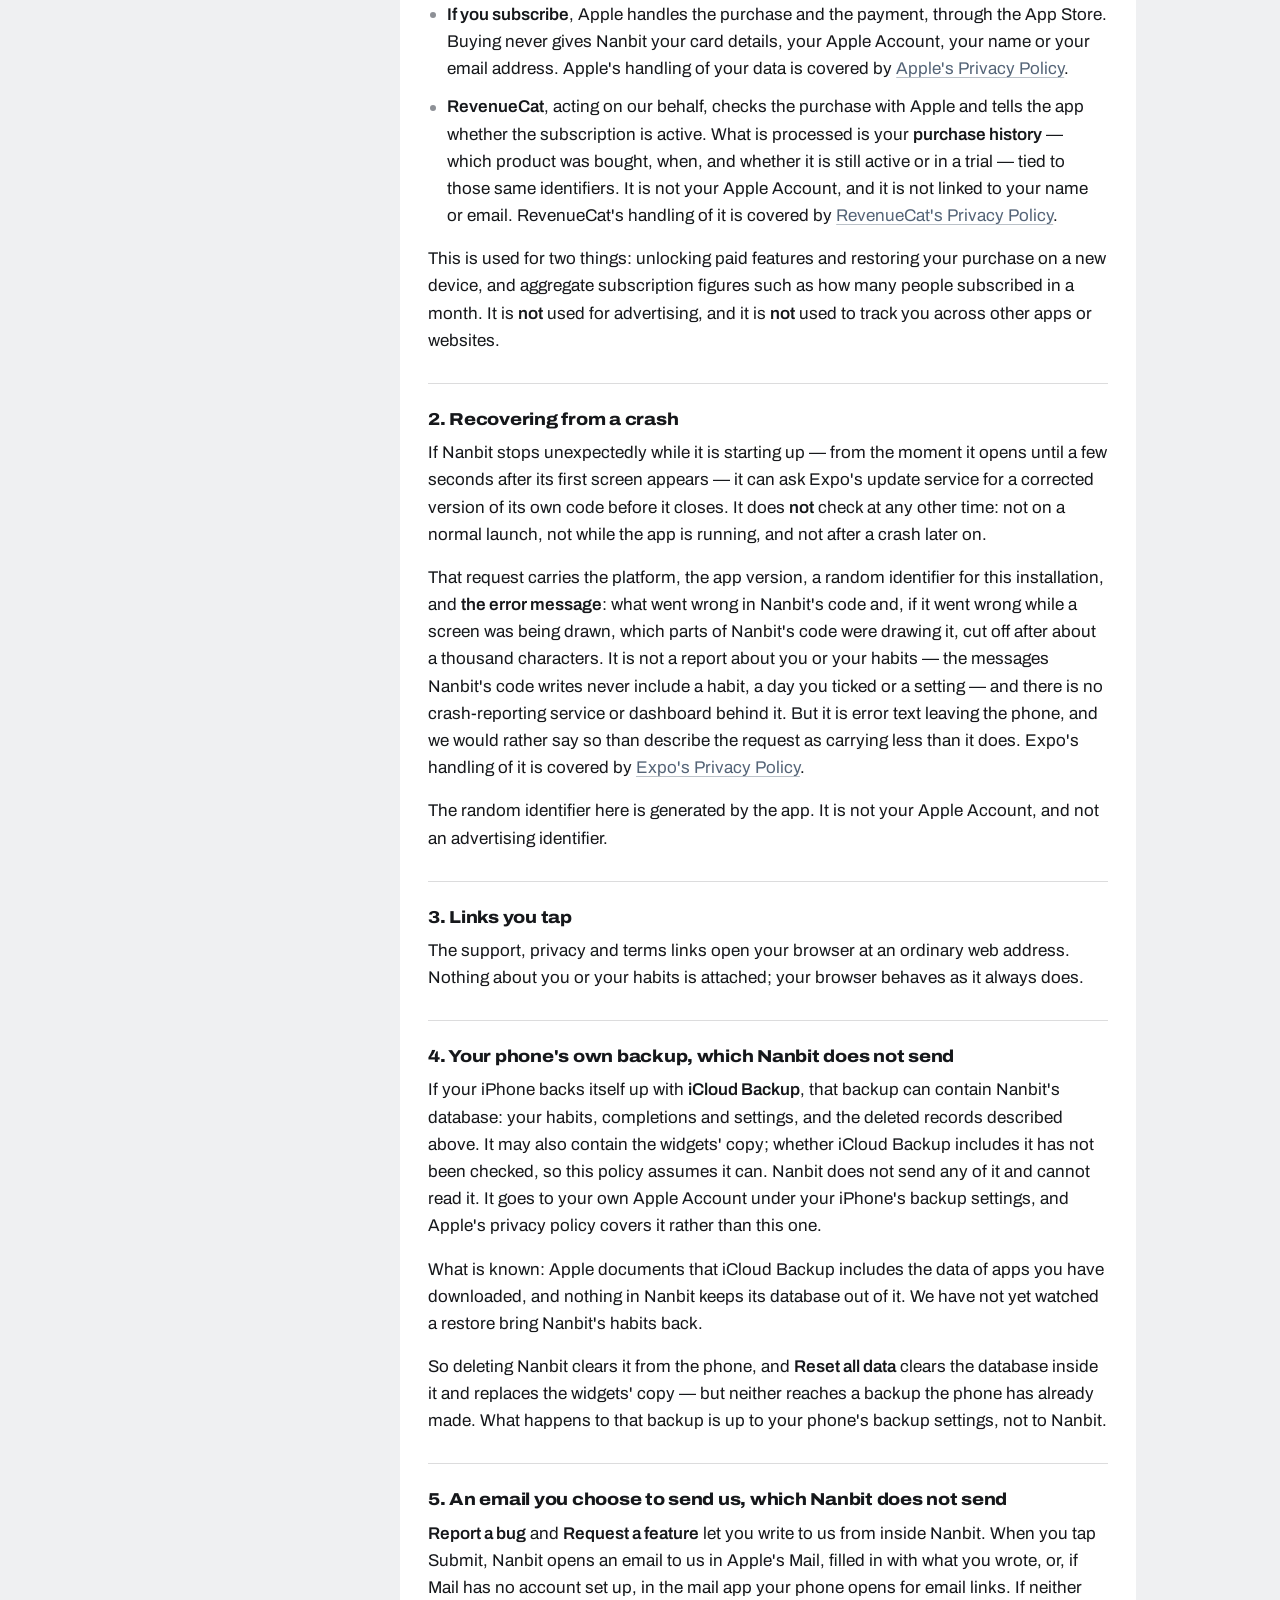
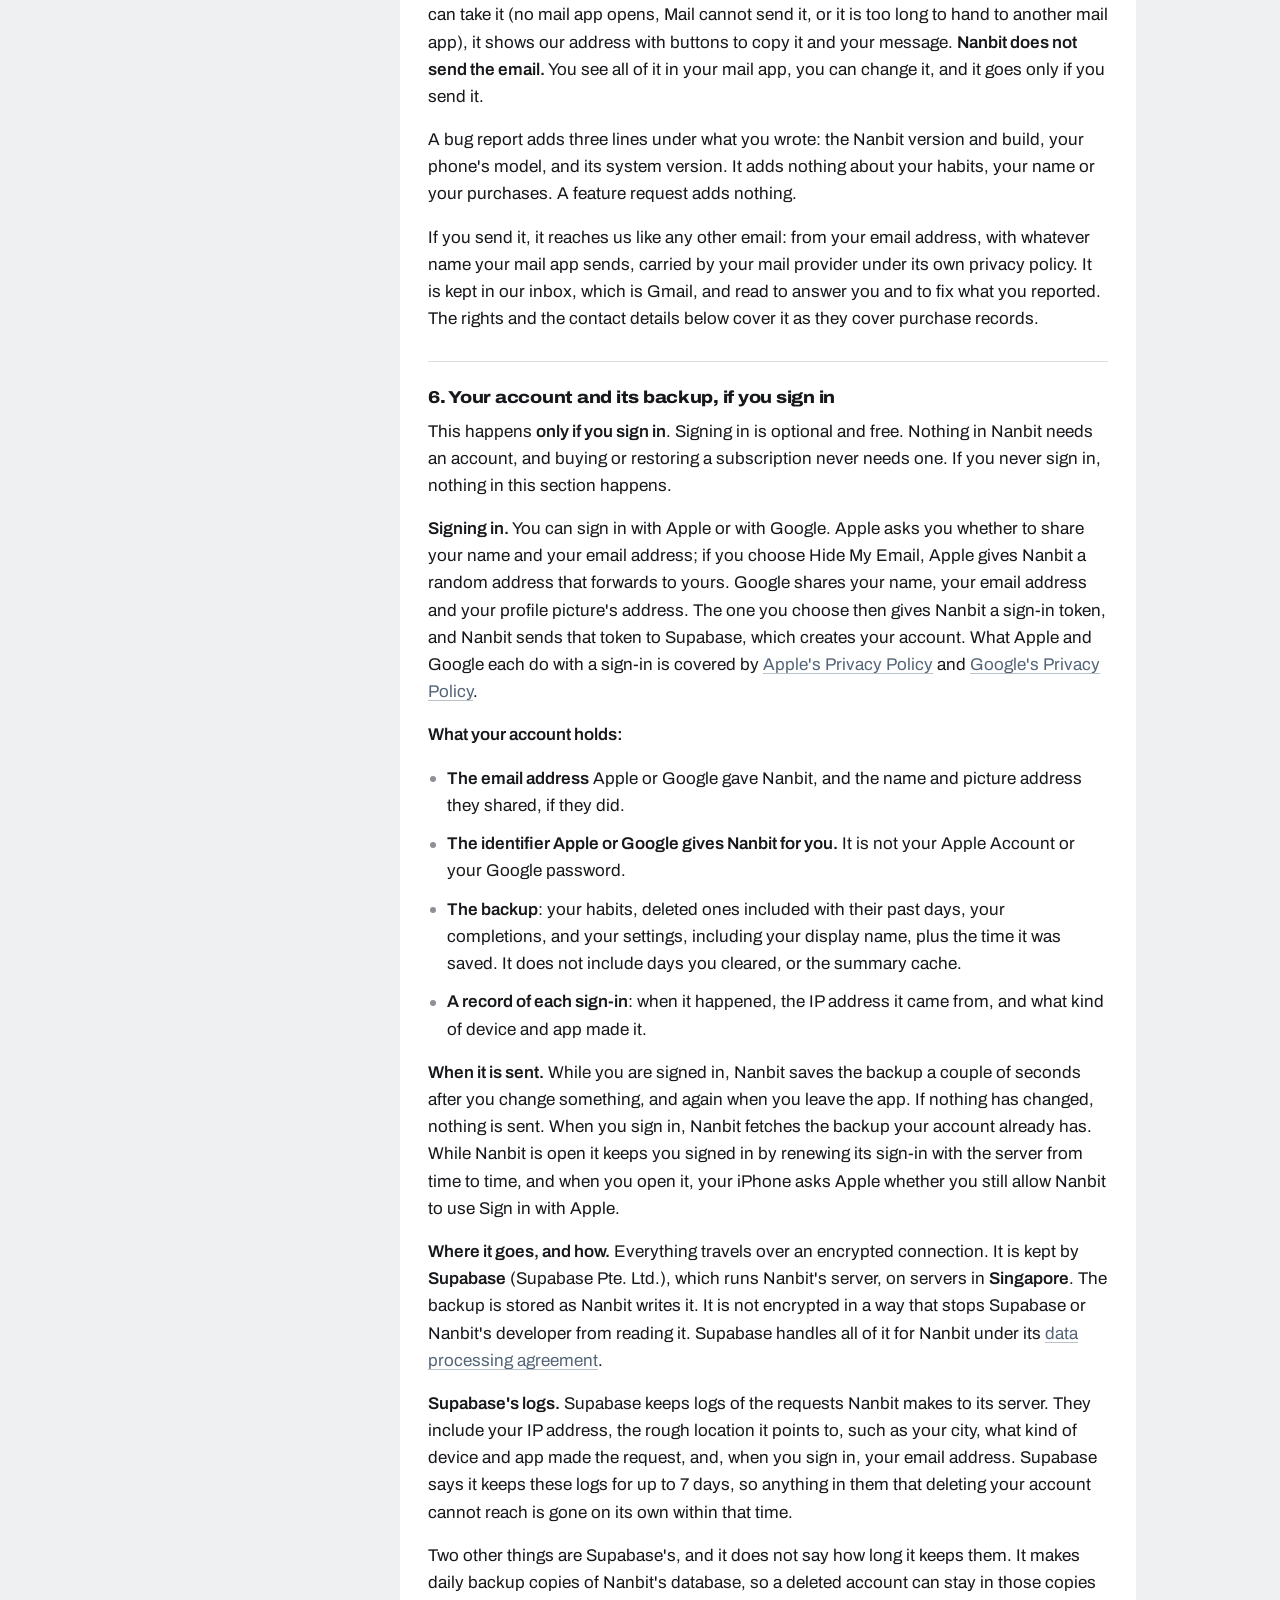
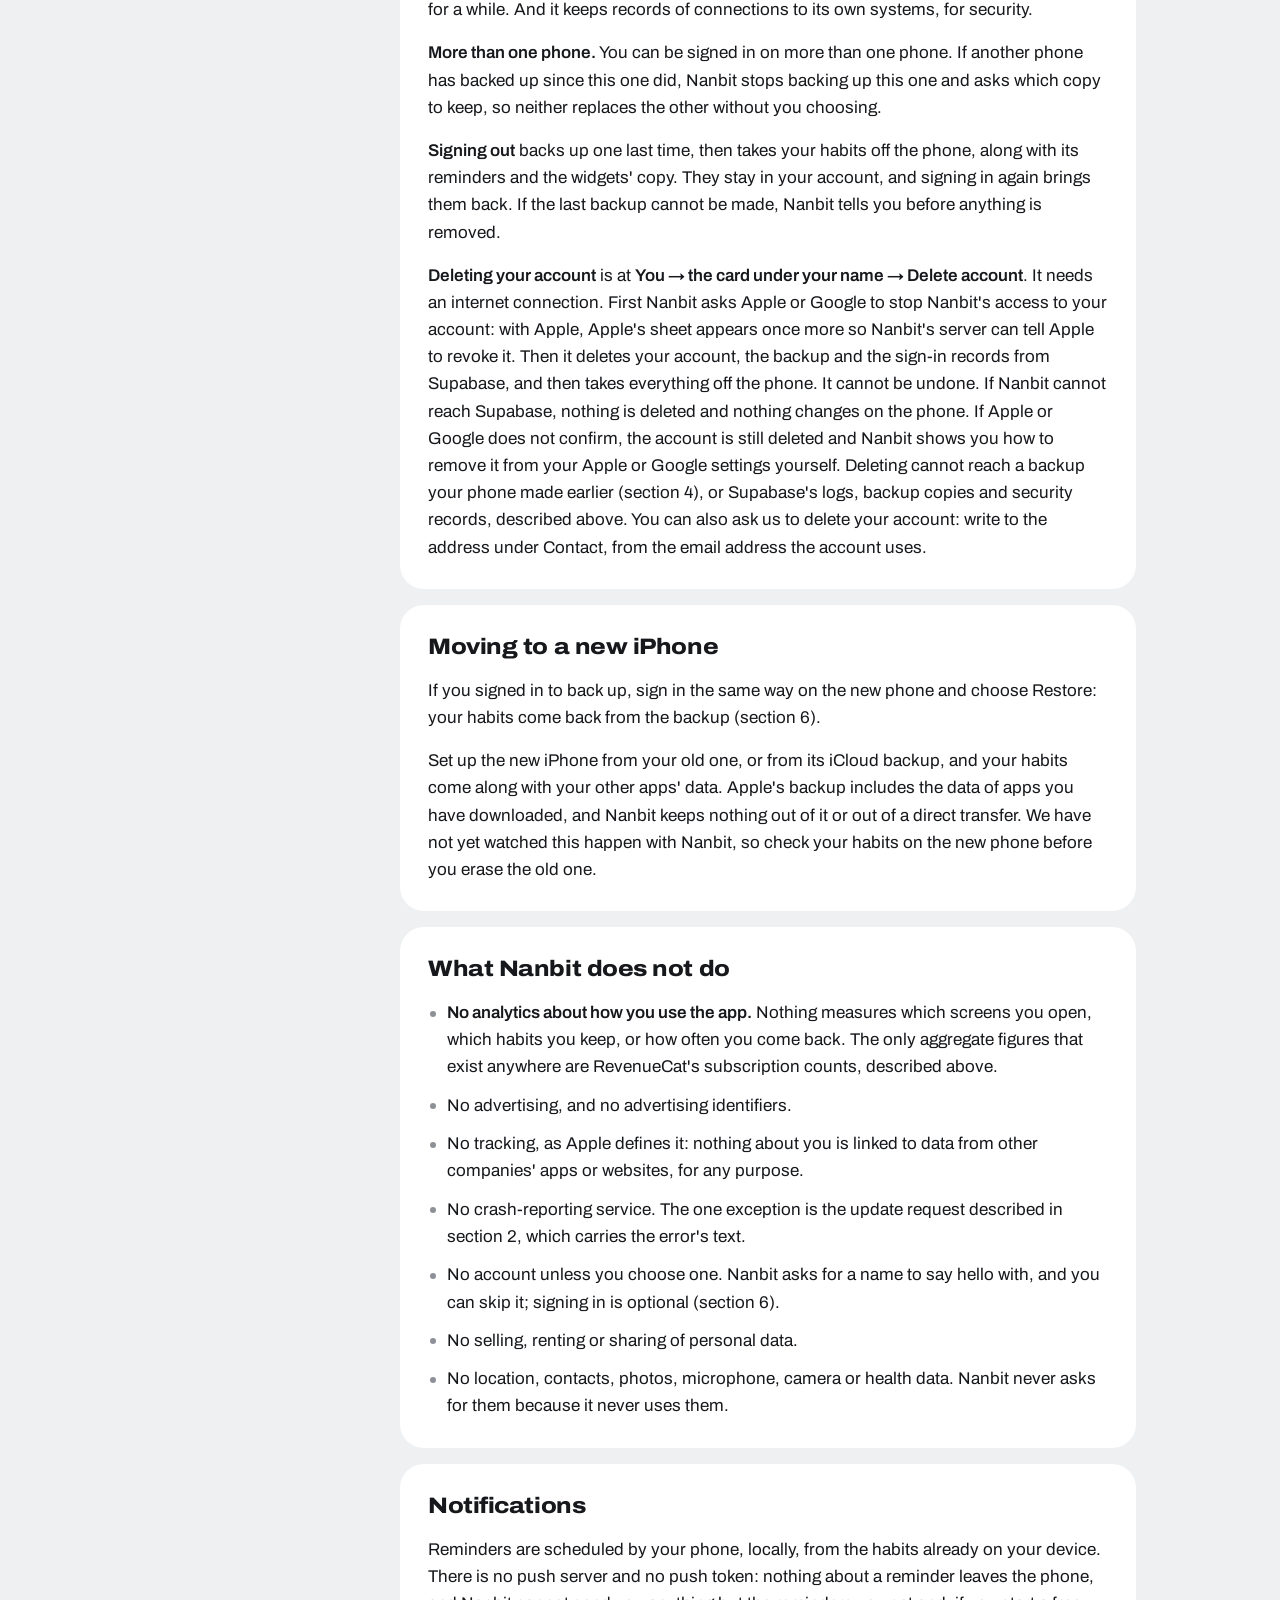
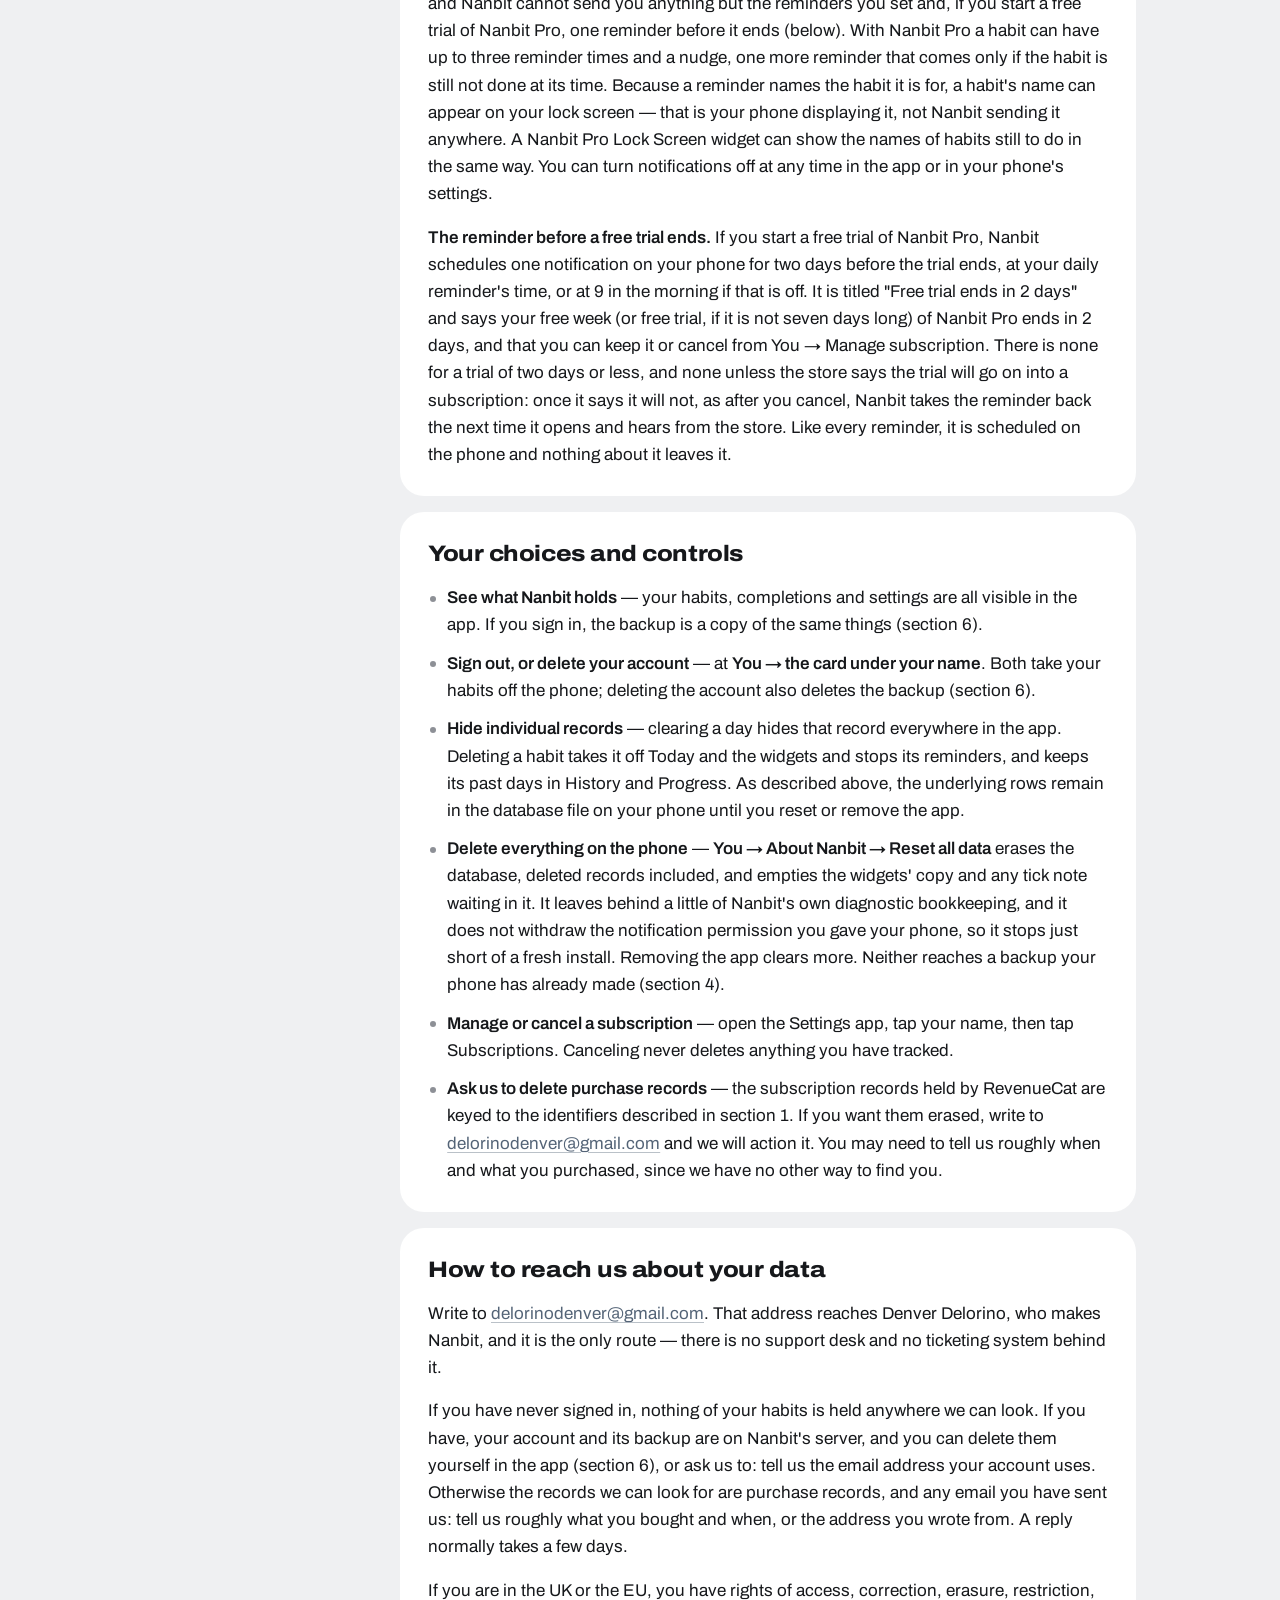
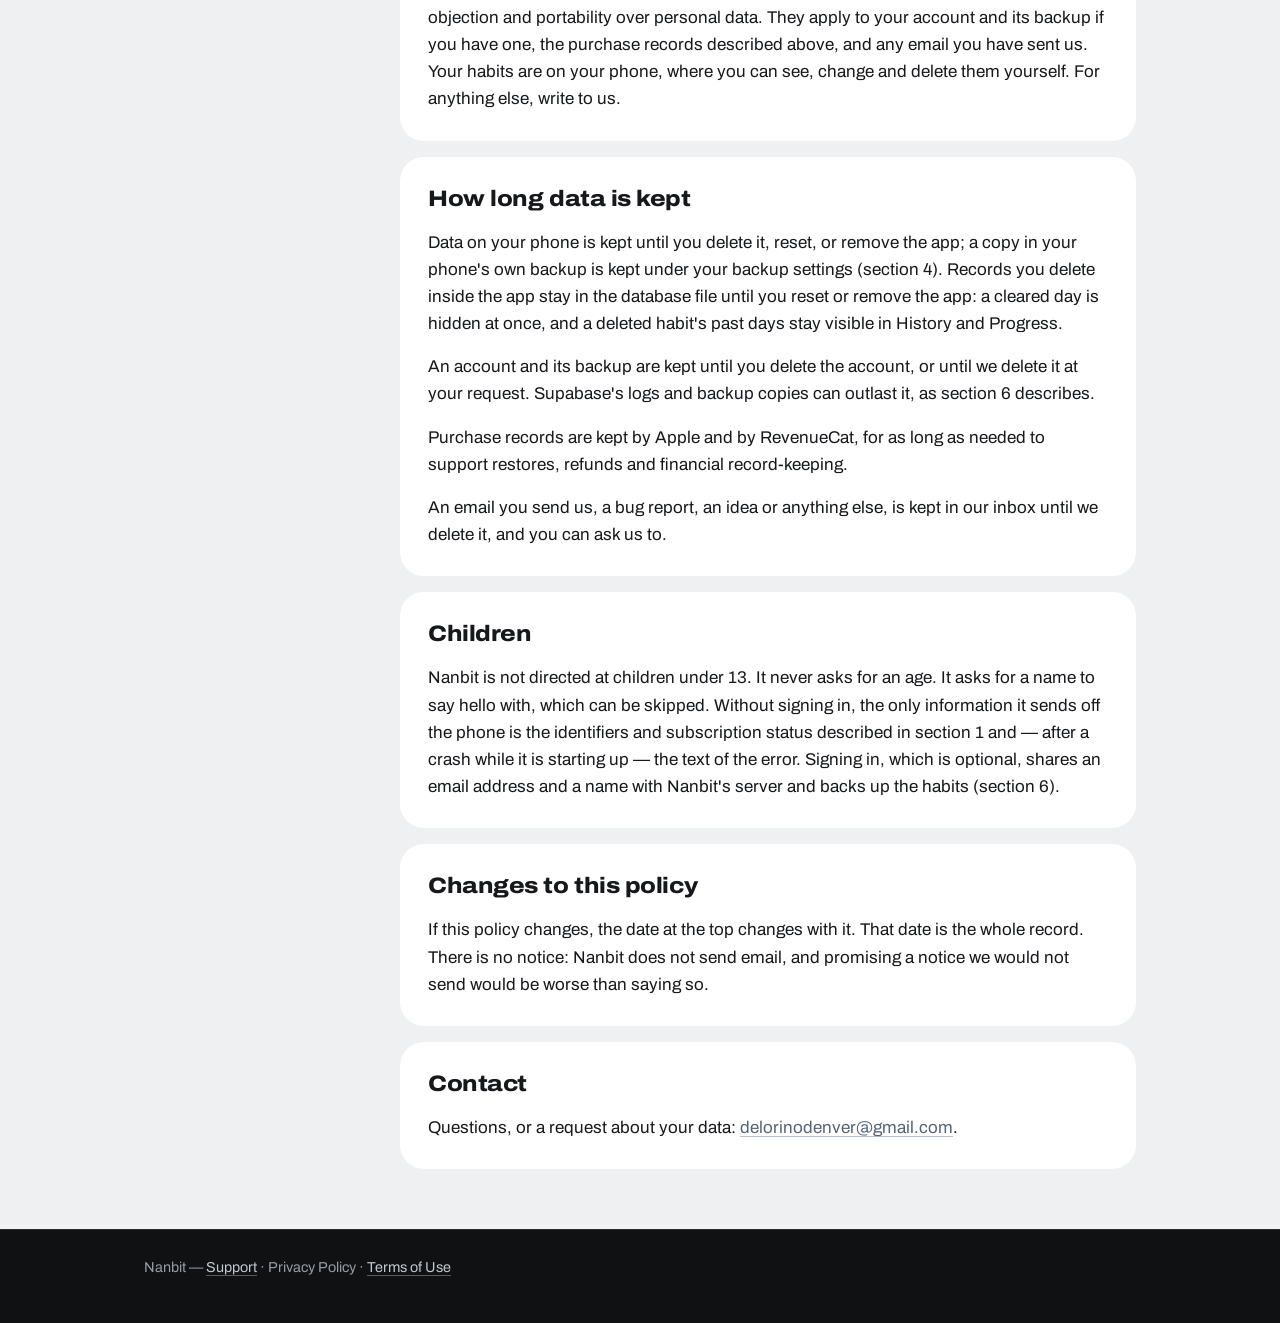
==== commit f20afc61: "Make the hosted pages iPhone's alone, and redesign them No page mentions Google Play or Android any " ====
--- a/privacy.html
+++ b/privacy.html
@@ -4,11 +4,23 @@
 <meta charset="utf-8">
 <meta name="viewport" content="width=device-width, initial-scale=1">
 <title>Nanbit — Privacy Policy</title>
-<meta name="theme-color" content="#EFF0F2" media="(prefers-color-scheme: light)">
-<meta name="theme-color" content="#0F1113" media="(prefers-color-scheme: dark)">
+<meta name="theme-color" content="#0F1113">
+<meta name="description" content="What Nanbit keeps on your iPhone, what leaves it, and how to delete everything.">
+<link rel="canonical" href="https://lemiarino.github.io/nanbit-pages/privacy.html">
+<link rel="apple-touch-icon" href="touch-icon.png?v=4d1a9c582b">
+<meta property="og:type" content="website">
+<meta property="og:site_name" content="Nanbit">
+<meta property="og:title" content="Nanbit Privacy Policy">
+<meta property="og:description" content="What Nanbit keeps on your iPhone, what leaves it, and how to delete everything.">
+<meta property="og:url" content="https://lemiarino.github.io/nanbit-pages/privacy.html">
+<meta property="og:image" content="https://lemiarino.github.io/nanbit-pages/og.png">
+<meta property="og:image:width" content="1200">
+<meta property="og:image:height" content="630">
+<meta property="og:image:alt" content="One bit a day. Small habits, kept.">
+<meta name="twitter:card" content="summary_large_image">
 <link rel="icon" type="image/svg+xml" href="icon.svg?v=7e4065ee74">
-<link rel="stylesheet" href="nanbit.css?v=0df4eadc7d">
-<script src="nanbit.js?v=3246d5fe0a" defer></script>
+<link rel="stylesheet" href="nanbit.css?v=96a0023c73">
+<script src="nanbit.js?v=59819d7d9a" defer></script>
 </head>
 <body>
 <!--
@@ -36,7 +48,7 @@
   pages to be published, and the date was moved to that day in the commit that
   published it.
 -->
-<p class="dateline">Effective 2 October 2026. Nanbit is made by Denver Delorino, an individual developer.</p>
+<p class="dateline">Effective 13 October 2026. Nanbit is made by Denver Delorino, an individual developer.</p>
 
 <!--
   What this rewrite replaced, recorded rather than silently deleted.
@@ -93,7 +105,7 @@
     phone</strong>. Nanbit sends them nowhere unless you sign in to back them
     up. If your phone backs itself up, <strong>that backup can include
     them</strong> — see section 4 below.</li>
-  <li><strong>Signing in is optional</strong>, with Apple on iPhone or with
+  <li><strong>Signing in is optional</strong>, with Apple or with
     Google. If you sign in, your habits, completions and settings are backed up
     to Nanbit's server, run by <strong>Supabase in Singapore</strong>, and
     deleting your account deletes the backup — see section 6.</li>
@@ -105,9 +117,8 @@
     you ever subscribe. It identifies this installation and this phone, and
     carries nothing about your habits. A version that is not configured to sell
     subscriptions does not contact RevenueCat at all.</li>
-  <li>If you buy a Nanbit subscription, <strong>the store you buy it through
-    processes the payment</strong>: Apple on iPhone, Google Play on
-    Android.</li>
+  <li>If you buy a Nanbit subscription, <strong>Apple takes the
+    payment</strong>, through the App Store.</li>
   <li>If Nanbit crashes while it is starting up, it may ask Expo's update service
     for a corrected version of its own code, and that request includes the
     error message. It does not check at any other time.</li>
@@ -282,7 +293,7 @@
   perfect (listTimeline, habitTimeline, streakTimeline and monthTimeline in
   src/widget/faces.ts). Publish with the build that carries them.
 -->
-<p><strong>A copy for the widgets, on iPhone.</strong> Nanbit also keeps a small
+<p><strong>A copy for the widgets.</strong> Nanbit also keeps a small
 copy for its widgets, even if you never add one. It is outside the database,
 in storage that only Nanbit and its widgets can read. For the free Today widget it says which habits are due and which
 are done, today and for the next week, as marks and
@@ -343,16 +354,15 @@
   actually tests. That condition is apiKey() in src/purchases/revenuecat.ts,
   which reads this build's own key out of the Expo config: configure() returns
   false without one, and every other call waits on it, so a build with no key
-  for its platform never contacts RevenueCat. Every Android build so far has
-  extra.revenueCatApiKeyAndroid null and has contacted it never.
+  never contacts RevenueCat.
 
   Until 13 September 2026 this said the request happens "wherever Nanbit sells
   subscriptions". That was true, and it was keyed to a condition that exists
   nowhere in the code -- nothing anywhere branches on whether anything is for
   sale -- so nothing in the repository could have caught it going wrong. How a
-  version is built is the condition that actually decides it, it is checkable,
-  and it stays true when Android sales start. src/platform/pages.test.ts pins
-  the wording here and on the About screen, which says the same thing in the app.
+  version is built is the condition that actually decides it, and it is
+  checkable. src/platform/pages.test.ts pins the wording here and on the About
+  screen, which says the same thing in the app.
 
   What the request identifies was corrected on 23 September 2026: the page
   named RevenueCat's random installation identifier only. RevenueCat iOS 5.87.1
@@ -379,26 +389,17 @@
     with any internet request, your device's IP address.
     <strong>Nothing about your habits is ever included.</strong> It cannot be:
     the app never gives RevenueCat any of your data.</li>
-  <li><strong>If you subscribe</strong>, the store handles the purchase and the
-    payment: Apple on iPhone, Google Play on Android. Buying never gives
-    Nanbit your card details, your Apple Account or Google account, your name or
-    your email address. Each store's handling of your data is covered by its own policy:
-    <a href="https://www.apple.com/legal/privacy/">Apple's Privacy Policy</a>
-    and <a href="https://policies.google.com/privacy">Google's Privacy
-    Policy</a>.</li>
-  <!--
-    The Google half of "not linked to your name or email" was checked rather
-    than mirrored from Apple's. Play Developer API, SubscriptionPurchase, read
-    11 September 2026: the buyer's email, given name, family name, profile name
-    and profile id are each "Only present for purchases made with 'Subscribe
-    with Google'", which Nanbit's purchases are not.
-  -->
-  <li><strong>RevenueCat</strong>, acting on our behalf, checks the purchase
-    with the store it was made in — Apple or Google Play — and tells the app
+  <li><strong>If you subscribe</strong>, Apple handles the purchase and the
+    payment, through the App Store. Buying never gives Nanbit your card
+    details, your Apple Account, your name or your email address. Apple's
+    handling of your data is covered by
+    <a href="https://www.apple.com/legal/privacy/">Apple's Privacy Policy</a>.</li>
+    <li><strong>RevenueCat</strong>, acting on our behalf, checks the purchase
+    with Apple and tells the app
     whether the subscription is active. What is processed is your
     <strong>purchase history</strong> — which product was bought, when, and
     whether it is still active or in a trial — tied to those same identifiers.
-    It is not your Apple Account or Google account, and it is not linked to your
+    It is not your Apple Account, and it is not linked to your
     name or email. RevenueCat's handling of it is covered by
     <a href="https://www.revenuecat.com/privacy">RevenueCat's Privacy Policy</a>.</li>
 </ul>
@@ -425,7 +426,7 @@
 handling of it is covered by <a href="https://expo.dev/privacy">Expo's Privacy
 Policy</a>.</p>
 <p>The random identifier here is generated by the app. It is not your Apple
-Account or Google account, and not an advertising identifier.</p>
+Account, and not an advertising identifier.</p>
 
 <h3>3. Links you tap</h3>
 <p>The support, privacy and terms links open your browser at an ordinary web
@@ -434,7 +435,7 @@
 
 <h3>4. Your phone's own backup, which Nanbit does not send</h3>
 <!--
-  Scoped to what is established on each platform. iPhone: Apple, "What does
+  What is established. Apple, "What does
   iCloud back up?", support.apple.com/en-us/108770, "Published Date: May 01,
   2025", read 23 September 2026: "iCloud Backup includes app data for the apps
   that you've downloaded on your device." The database is in the app's own
@@ -444,29 +445,23 @@
   Group's storage is not stated on any Apple page read, so the widget sentence
   assumes it can.
 
-  Android: expected rather than confirmed. ROADMAP's entry "Does an Android
-  backup carry Nanbit's habits to a new phone?" has the chain and the adb bmgr
-  test that settles it, and src/platform/pages.test.ts pins the scoping so that
-  changing it is deliberate. For a day, 22 to 23 September 2026, a build with
-  sign-in added backup rules through expo-secure-store that would have kept the
-  database out of Android's backup; the package went with sign-in, and no such
-  build was published.
--->
-<p>If your phone backs itself up — <strong>iCloud Backup</strong> on iPhone,
-<strong>Google's backup</strong> on Android — that backup can contain Nanbit's
+  Changed 13 October 2026: the page is for iPhone alone (the owner's decision
+  that day), so this section names iCloud Backup and nothing else.
+-->
+<p>If your iPhone backs itself up with <strong>iCloud Backup</strong>, that
+backup can contain Nanbit's
 database: your habits, completions and settings, and the deleted records
-described above. On iPhone it may also contain the widgets' copy; whether iCloud
+described above. It may also contain the widgets' copy; whether iCloud
 Backup includes it has not been checked, so this policy assumes it can.<!--
   Changed 26 September 2026, not yet published: "the widget's copy" became
   "the widgets' copy", with the Pro widgets and their tick notes. --> Nanbit
-does not send any of it and cannot read it. It goes to your own Apple or Google
-account under your phone's backup settings, and Apple's or Google's privacy
+does not send any of it and cannot read it. It goes to your own Apple
+Account under your iPhone's backup settings, and Apple's privacy
 policy covers it rather than this one.</p>
-<p>What is known differs by platform. <strong>On iPhone</strong>, Apple
+<p>What is known: Apple
 documents that iCloud Backup includes the data of apps you have downloaded, and
-nothing in Nanbit keeps its database out of it. <strong>On Android it is expected
-rather than confirmed</strong>: Nanbit uses Android's standard backup settings,
-which include the app's own storage, but no restore has been tested yet.</p>
+nothing in Nanbit keeps its database out of it. We have not yet watched a
+restore bring Nanbit's habits back.</p>
 <p>So deleting Nanbit clears it from the phone, and <strong>Reset all
 data</strong> clears the database inside it and replaces the widgets' copy<!--
   Changed 26 September 2026, not yet published: "the widget's copy" became
@@ -524,7 +519,7 @@
   as an optional, free backup with Apple and Google (ROADMAP, "Sign-in
   returns"). Adapted from the account section written and checked on 23
   September 2026 (pages/privacy.html at 7b1b130^), with what changed:
-  Google as well as Apple, Android as well as iPhone, more than one phone
+  Google as well as Apple, more than one phone
   signed in at once, and the Apple credential revoked by Nanbit's server
   function when the account is deleted.
 
@@ -559,13 +554,15 @@
 subscription never needs one. If you never sign in, nothing in this section
 happens.</p>
 
-<p><strong>Signing in.</strong> On iPhone you can sign in with Apple or with
-Google, and on Android with Google. Apple asks you whether to share your name
+<p><strong>Signing in.</strong> You can sign in with Apple or with
+Google. Apple asks you whether to share your name
 and your email address; if you choose Hide My Email, Apple gives Nanbit a
 random address that forwards to yours. Google shares your name, your email
 address and your profile picture's address. The one you choose then gives
 Nanbit a sign-in token, and Nanbit sends that token to Supabase, which creates
-your account.</p>
+your account. What Apple and Google each do with a sign-in is covered by
+<a href="https://www.apple.com/legal/privacy/">Apple's Privacy Policy</a> and
+<a href="https://policies.google.com/privacy">Google's Privacy Policy</a>.</p>
 
 <p><strong>What your account holds:</strong></p>
 <ul>
@@ -585,8 +582,8 @@
 backup a couple of seconds after you change something, and again when you leave
 the app. If nothing has changed, nothing is sent. When you sign in, Nanbit
 fetches the backup your account already has. While Nanbit is open it keeps you
-signed in by renewing its sign-in with the server from time to time, and on
-iPhone, when you open it, your iPhone asks Apple whether you still allow Nanbit
+signed in by renewing its sign-in with the server from time to time, and
+when you open it, your iPhone asks Apple whether you still allow Nanbit
 to use Sign in with Apple.</p>
 
 <p><strong>Where it goes, and how.</strong> Everything travels over an encrypted
@@ -729,12 +726,6 @@
 cancel, Nanbit takes the reminder back the next time it opens and hears from
 the store. Like every
 reminder, it is scheduled on the phone and nothing about it leaves it.</p>
-<p>On Android, reminders rely on two permissions. One lets Nanbit <strong>post
-notifications</strong> (<code>POST_NOTIFICATIONS</code>); Android 13 and later
-ask you for it. The other lets Nanbit <strong>start when the phone does</strong>
-(<code>RECEIVE_BOOT_COMPLETED</code>), so that reminders you have already
-scheduled are set again after a restart. Neither gives Nanbit access to anything
-else on your phone.</p>
 </section>
 
 <section class="card">
@@ -785,10 +776,9 @@
     phone has already made (section 4).</li>
   <!-- Changed 25 September 2026, not yet published: "Cancelling" became
     "Canceling", the owner's American spelling. -->
-  <li><strong>Manage or cancel a subscription</strong> — on iPhone, open the
-    Settings app, tap your name, then tap Subscriptions; on Android, go to
-    subscriptions in Google Play. Canceling never deletes anything you have
-    tracked.</li>
+  <li><strong>Manage or cancel a subscription</strong> — open the
+    Settings app, tap your name, then tap Subscriptions. Canceling never
+    deletes anything you have tracked.</li>
   <li><strong>Ask us to delete purchase records</strong> — the subscription
     records held by RevenueCat are keyed to the identifiers described in section
     1. If you want them erased, write to
@@ -840,7 +830,7 @@
 <p>An account and its backup are kept until you delete the account, or until
 we delete it at your request. Supabase's logs and backup copies can outlast it,
 as section 6 describes.</p>
-<p>Purchase records are kept by the store you bought through — Apple or Google —
+<p>Purchase records are kept by Apple
 and by RevenueCat, for as long as needed to support restores, refunds and
 financial record-keeping.</p>
 <!-- Added 25 September 2026, not yet published, with section 5. -->
--- a/nanbit.css
+++ b/nanbit.css
@@ -9,7 +9,17 @@
  * words on it are near-black. *Until then the warm cream and the orange.*
  *
  * Every text color reaches 4.5:1 on the surface it sits on, in both schemes.
+ *
+ * Set in Archivo, the app's own face, since 13 October 2026: four faces cut
+ * from the app's own files (assets/fonts) to the letters these pages use, and
+ * served from here, so reading a page asks no other site for anything. The
+ * license is beside them (fonts/OFL.txt). *Until then the reader's system
+ * font.* The landing page, below, was rebuilt the same day.
  */
+@font-face { font-family: "Archivo"; font-weight: 400; font-style: normal; font-display: swap; src: url("fonts/archivo-400.v1.woff") format("woff"); }
+@font-face { font-family: "Archivo"; font-weight: 600; font-style: normal; font-display: swap; src: url("fonts/archivo-600.v1.woff") format("woff"); }
+@font-face { font-family: "Archivo SemiExpanded"; font-weight: 800; font-style: normal; font-display: swap; src: url("fonts/archivo-semiexpanded-800.v1.woff") format("woff"); }
+@font-face { font-family: "Archivo Expanded"; font-weight: 900; font-style: normal; font-display: swap; src: url("fonts/archivo-expanded-900.v1.woff") format("woff"); }
 :root {
   color-scheme: light dark;
   --bg: #EFF0F2;
@@ -32,7 +42,11 @@
   --bar-h: 56px;
   --r-surface: 20px;
   --r-card: 12px;
-  --font: -apple-system, BlinkMacSystemFont, "SF Pro Text", "Segoe UI", Roboto, Helvetica, Arial, sans-serif;
+  --system: -apple-system, BlinkMacSystemFont, "SF Pro Text", "Segoe UI", Roboto, Helvetica, Arial, sans-serif;
+  --font: "Archivo", var(--system);
+  --font-title: "Archivo SemiExpanded", "Archivo", var(--system);
+  --font-display: "Archivo Expanded", "Archivo SemiExpanded", "Archivo", var(--system);
+  --signal: #FF8B55;
 }
 @media (prefers-color-scheme: dark) {
   :root {
@@ -117,9 +131,10 @@
   align-items: center;
   gap: 10px;
   color: var(--ink);
+  font-family: var(--font-title);
   font-weight: 800;
   font-size: 1.1rem;
-  letter-spacing: -0.01em;
+  letter-spacing: -0.02em;
   text-decoration: none;
 }
 .brand img { width: 30px; height: 30px; border-radius: 8px; display: block; }
@@ -156,11 +171,12 @@
 }
 
 .hero h1 {
-  margin: 0 0 8px;
-  font-size: clamp(2rem, 7vw, 2.6rem);
-  font-weight: 800;
-  line-height: 1.1;
-  letter-spacing: -0.025em;
+  margin: 0 0 10px;
+  font-family: var(--font-display);
+  font-size: clamp(1.9rem, 6.6vw, 2.6rem);
+  font-weight: 900;
+  line-height: 1.05;
+  letter-spacing: -0.035em;
 }
 .dateline {
   margin: 0 0 20px;
@@ -217,10 +233,11 @@
 .card.tint a { color: var(--on-accent-soft); }
 .card h2 {
   margin: 0 0 14px;
-  font-size: 1.35rem;
+  font-family: var(--font-title);
+  font-size: 1.3rem;
   font-weight: 800;
   line-height: 1.25;
-  letter-spacing: -0.015em;
+  letter-spacing: -0.02em;
 }
 .card h3 {
   margin: 1.6rem 0 0.5rem;
@@ -299,33 +316,7 @@
 footer p { margin: 0; }
 footer a { color: var(--ink2); }
 
-/* ------------------------------------------------------------ the landing */
-
-.home { max-width: 60rem; }
-.home .hero {
-  position: relative;
-  margin: 0 0 8px;
-  padding: 24px 0 8px;
-}
-.home .hero h1 { font-size: clamp(2.4rem, 11vw, 3.6rem); }
-.home .hero .dateline {
-  margin-bottom: 14px;
-  font-size: 1.15rem;
-  color: var(--ink2);
-}
-.home .hero p { max-width: 34rem; }
-.app-icon {
-  display: block;
-  width: 88px;
-  height: 88px;
-  margin-bottom: 20px;
-  border-radius: 20px;
-  box-shadow: 0 8px 24px var(--icon-shadow);
-}
-.stage { display: grid; gap: 28px; align-items: center; }
-@media (min-width: 52rem) {
-  .stage { grid-template-columns: 1.1fr 0.9fr; gap: 56px; }
-}
+/* -------------------------------------------------------------- the phone */
 
 /*
  * An iPhone holding the app's own Today screen. The screen is a picture of
@@ -341,6 +332,7 @@
   position: relative;
   justify-self: center;
   width: min(100%, 300px);
+  font-family: var(--system);
   padding: 3px;
   border-radius: 49px;
   background: linear-gradient(135deg, #9A958F 0%, #4A4744 16%, #2B2927 50%, #4A4744 84%, #9A958F 100%);
@@ -404,7 +396,7 @@
   line-height: 1;
   letter-spacing: -0.01em;
 }
-.status .icons { display: flex; align-items: center; gap: 4px; }
+.status .icons-bar { display: flex; align-items: center; gap: 4px; }
 .status svg { display: block; }
 .screen picture, .screen img { display: block; width: 100%; height: 100%; min-height: 0; }
 .home-bar { display: grid; place-items: center; padding-top: 1.5%; }
@@ -416,38 +408,6 @@
   background: var(--ink);
 }
 
-/* Where to go: three rows in one card. */
-.links {
-  margin: 36px 0 0;
-  background: var(--card);
-  border-radius: var(--r-surface);
-  overflow: hidden;
-}
-.links a {
-  display: flex;
-  align-items: center;
-  justify-content: space-between;
-  gap: 16px;
-  padding: 16px 20px;
-  color: var(--ink);
-  text-decoration: none;
-  border-top: 1px solid var(--hair);
-}
-.links a:first-child { border-top: 0; }
-.links a:hover { background: var(--fill); }
-.links .t { display: block; font-weight: 600; line-height: 1.3; }
-.links .d { display: block; margin-top: 2px; color: var(--ink2); font-size: 0.9rem; line-height: 1.4; }
-.links a::after {
-  content: "";
-  flex: none;
-  width: 9px;
-  height: 9px;
-  margin-right: 2px;
-  border-right: 2px solid var(--ink3);
-  border-top: 2px solid var(--ink3);
-  transform: rotate(45deg);
-}
-
 @media (max-width: 400px) {
   .seg a { padding: 6px 10px; font-size: 0.82rem; }
   .brand { font-size: 1rem; }
@@ -461,4 +421,643 @@
   .faq details > .answer { display: block; }
 }
 
-.bar.wide .bar-in { max-width: 60rem; }
+
+/* ------------------------------------------------------------ the landing */
+
+/*
+ * Rebuilt 13 October 2026. The top of the page is Midnight in both schemes, as
+ * the App Store's header is: ONE BIT A DAY, its full stop the icon's Signal
+ * dot, today's, at the end of a field of days (home.js draws the field: the
+ * past ticked in Steel's heat, the future as rings, as the app draws a day
+ * still to come). Below it the app's own screens sit on the grounds the App
+ * Store screenshots use, and the rest follows the reader's scheme.
+ */
+.sr { position: absolute; width: 1px; height: 1px; overflow: hidden; clip-path: inset(50%); white-space: nowrap; }
+.home { max-width: none; padding: 0; }
+.bar.night {
+  background: #0F1113;
+  border-bottom-color: rgba(220, 225, 232, 0.12);
+}
+.bar.night .bar-in, .wrap { max-width: 68rem; }
+.bar.night .brand { color: #E9EBEE; }
+.bar.night .seg { background: #23272C; }
+.bar.night .seg a { color: #B8BCC3; }
+.bar.night .seg a:hover { color: #E9EBEE; }
+.bar.night a:focus-visible { outline-color: #A3B1C2; }
+.wrap { margin: 0 auto; padding: 0 20px; }
+
+.top {
+  position: relative;
+  overflow: hidden;
+  background: #0F1113;
+  color: #E9EBEE;
+}
+.top::before {
+  content: "";
+  position: absolute;
+  left: -30%;
+  top: -70%;
+  width: 90%;
+  aspect-ratio: 1;
+  border-radius: 50%;
+  background: radial-gradient(closest-side, rgba(84, 100, 119, 0.5), transparent);
+  pointer-events: none;
+}
+.field { position: absolute; inset: 0; width: 100%; height: 100%; pointer-events: none; }
+.top-in {
+  position: relative;
+  display: grid;
+  gap: 44px;
+  align-items: center;
+  padding-top: clamp(40px, 8vw, 88px);
+  padding-bottom: clamp(48px, 8vw, 96px);
+}
+@media (min-width: 56rem) {
+  .top-in { grid-template-columns: minmax(0, 1.25fr) minmax(0, 0.75fr); gap: 56px; }
+}
+.eyebrow {
+  display: inline-flex;
+  align-items: center;
+  gap: 10px;
+  margin: 0 0 22px;
+  font-family: var(--font-title);
+  font-weight: 800;
+  font-size: 0.78rem;
+  line-height: 1;
+  letter-spacing: 0.16em;
+  text-transform: uppercase;
+}
+.top .eyebrow { flex-wrap: wrap; row-gap: 10px; color: #A3B1C2; }
+/* Who makes it, beside the app's name: white, so it reads as a name and not as more of the label. */
+.top .eyebrow .by { padding-left: 12px; border-left: 1px solid rgba(220, 225, 232, 0.28); color: #FFFFFF; }
+.eyebrow svg { display: block; flex: none; }
+.shout {
+  margin: 0;
+  font-family: var(--font-display);
+  font-weight: 900;
+  font-size: clamp(3.1rem, 13.5vw, 7rem);
+  line-height: 0.9;
+  letter-spacing: -0.045em;
+  text-transform: uppercase;
+  color: #FFFFFF;
+}
+.shout .line { display: block; white-space: nowrap; }
+.today {
+  display: inline-block;
+  width: 0.2em;
+  height: 0.2em;
+  margin-left: 0.02em;
+  border-radius: 50%;
+  background: var(--signal);
+  box-shadow: 0 0 0.35em rgba(255, 139, 85, 0.55);
+}
+.tag {
+  margin: 26px 0 0;
+  font-family: var(--font-title);
+  font-weight: 800;
+  font-size: clamp(1.3rem, 4.4vw, 1.9rem);
+  line-height: 1.15;
+  letter-spacing: -0.025em;
+  color: #E9EBEE;
+}
+.say {
+  max-width: 33rem;
+  margin: 16px 0 0;
+  color: #B8BCC3;
+  font-size: 1.06rem;
+  line-height: 1.6;
+}
+.cta { display: flex; flex-wrap: wrap; align-items: center; gap: 14px 18px; margin: 30px 0 0; }
+.get {
+  display: inline-flex;
+  align-items: center;
+  gap: 10px;
+  min-height: 54px;
+  padding: 0 26px;
+  border-radius: 999px;
+  background: #A3B1C2;
+  color: #0F1113;
+  font-weight: 600;
+  font-size: 1.05rem;
+  line-height: 1.2;
+  text-decoration: none;
+  transition: transform 0.18s ease, background 0.18s ease;
+}
+.get:hover { background: #BCC8D6; }
+.get:active { transform: scale(0.97); }
+.get::after {
+  content: "";
+  width: 8px;
+  height: 8px;
+  border-right: 2px solid currentColor;
+  border-top: 2px solid currentColor;
+  transform: rotate(45deg);
+}
+.top .get:focus-visible, .last .get:focus-visible { outline: 2px solid #FFFFFF; outline-offset: 3px; border-radius: 999px; }
+.fine { margin: 0; color: #979CA4; font-size: 0.92rem; line-height: 1.4; }
+.top .phone { width: min(100%, 290px); box-shadow: 0 40px 80px rgba(0, 0, 0, 0.55), 0 12px 24px rgba(0, 0, 0, 0.35); }
+@media (min-width: 56rem) {
+  .top .phone { transform: rotate(3deg); }
+}
+
+/* A section's opening lines. */
+.part { padding: clamp(56px, 9vw, 104px) 0 0; }
+.part > .wrap > .eyebrow { color: var(--accent-text); }
+.part h2 {
+  max-width: 22ch;
+  margin: 0;
+  font-family: var(--font-display);
+  font-weight: 900;
+  font-size: clamp(2rem, 6.4vw, 3.4rem);
+  line-height: 0.98;
+  letter-spacing: -0.04em;
+  text-transform: uppercase;
+}
+.part .intro { max-width: 36rem; margin: 18px 0 0; color: var(--ink2); font-size: 1.1rem; }
+
+/*
+ * The app's screens, each on the ground its App Store screenshot has: Steel,
+ * Fog, Cobalt, Carbon and Midnight. A tile keeps its ground in both schemes,
+ * as a screenshot does. The pictures are the app's own screens (shot-*.png,
+ * 440 points wide, from the captures the screenshots were made of).
+ */
+.tiles { display: grid; gap: 16px; margin: 36px 0 0; }
+@media (min-width: 52rem) {
+  .tiles { grid-template-columns: repeat(12, minmax(0, 1fr)); gap: 20px; }
+  .tile.w7 { grid-column: span 7; }
+  .tile.w5 { grid-column: span 5; }
+  .tile.w12 { grid-column: span 12; }
+}
+.tile {
+  position: relative;
+  display: flex;
+  flex-direction: column;
+  overflow: hidden;
+  padding: 30px 30px 0;
+  border-radius: 28px;
+  color: #FFFFFF;
+  isolation: isolate;
+}
+.tile.w12 { padding-bottom: 4px; }
+.tile::before {
+  content: "";
+  position: absolute;
+  z-index: -1;
+  left: -40%;
+  top: -55%;
+  width: 110%;
+  aspect-ratio: 1;
+  border-radius: 50%;
+  background: radial-gradient(closest-side, var(--lit), transparent);
+}
+.tile.steel { background: #475567; --lit: rgba(163, 177, 194, 0.6); --soft: #C7D1DD; }
+.tile.fog { background: #E4E7EB; color: #16181B; --lit: rgba(255, 255, 255, 0.95); --soft: #546477; }
+.tile.cobalt { background: #2A55BD; --lit: rgba(126, 162, 255, 0.55); --soft: #B9CCFF; }
+.tile.carbon { background: #202429; --lit: rgba(84, 100, 119, 0.5); --soft: #A3B1C2; }
+.tile.night { background: #0F1113; --lit: rgba(84, 100, 119, 0.55); --soft: #A3B1C2; }
+.tile .eyebrow { margin-bottom: 16px; color: inherit; opacity: 0.92; }
+.pro {
+  padding: 6px 10px 5px;
+  border-radius: 999px;
+  background: #FFFFFF;
+  color: #16181B;
+  font-size: 0.66rem;
+  letter-spacing: 0.12em;
+}
+.tile.night .pro { background: #A3B1C2; color: #0F1113; }
+.tile h3 {
+  margin: 0;
+  font-family: var(--font-display);
+  font-weight: 900;
+  font-size: clamp(1.9rem, 5.6vw, 2.7rem);
+  line-height: 0.92;
+  letter-spacing: -0.045em;
+  text-transform: uppercase;
+}
+.tile h3 span { color: var(--soft); }
+.tile p { max-width: 24rem; margin: 14px 0 0; font-size: 1.08rem; line-height: 1.45; opacity: 0.86; }
+.tile.fog p { color: #474B52; opacity: 1; }
+.tile .shot {
+  display: block;
+  width: min(100%, 21rem);
+  height: auto;
+  margin: 0 auto;
+  border-radius: 30px 30px 0 0;
+  box-shadow: 0 30px 60px rgba(0, 0, 0, 0.32), 0 8px 18px rgba(0, 0, 0, 0.2);
+}
+.tile.fog .shot { box-shadow: 0 30px 60px rgba(60, 72, 88, 0.26), 0 8px 18px rgba(60, 72, 88, 0.16); }
+/* A screen shows through a window of one height, so a row of tiles lines up;
+   the tile's own edge cuts it off, as the edge of a phone would. */
+.tile .hold { height: 21rem; margin-top: auto; padding-top: 30px; box-sizing: content-box; overflow: hidden; }
+.tile.carbon .shot, .tile.night .shot { box-shadow: 0 0 0 1px rgba(255, 255, 255, 0.09), 0 30px 60px rgba(0, 0, 0, 0.4); }
+
+/* The twelve colors, as the app's icon in each: its own gradient, and today's dot. */
+.icons {
+  display: grid;
+  grid-template-columns: repeat(4, minmax(0, 1fr));
+  gap: 18px 14px;
+  margin: 30px 0 30px;
+  padding: 0;
+  list-style: none;
+}
+.icons i {
+  display: block;
+  width: min(100%, 4.6rem);
+  aspect-ratio: 1;
+  border-radius: 23%;
+  background:
+    radial-gradient(circle at 29.75% 29.75%, #fff 5.7%, transparent 6.1%),
+    radial-gradient(circle at 43.25% 29.75%, #fff 5.7%, transparent 6.1%),
+    radial-gradient(circle at 56.75% 29.75%, #fff 5.7%, transparent 6.1%),
+    radial-gradient(circle at 29.75% 43.25%, #fff 5.7%, transparent 6.1%),
+    radial-gradient(circle at 70.25% 43.25%, #fff 5.7%, transparent 6.1%),
+    radial-gradient(circle at 29.75% 56.75%, #fff 5.7%, transparent 6.1%),
+    radial-gradient(circle at 70.25% 56.75%, #fff 5.7%, transparent 6.1%),
+    radial-gradient(circle at 29.75% 70.25%, #fff 5.7%, transparent 6.1%),
+    radial-gradient(circle at 70.25% 70.25%, var(--t, #FF8B55) 5.7%, transparent 6.1%),
+    linear-gradient(180deg, var(--a), var(--b));
+  box-shadow: 0 10px 22px rgba(0, 0, 0, 0.45);
+}
+.icons span { color: #B8BCC3; font-size: 0.8rem; font-weight: 600; line-height: 1; }
+
+/* Three small facts in a row. */
+.facts { display: grid; gap: 16px; margin: 20px 0 0; }
+@media (min-width: 52rem) { .facts { grid-template-columns: repeat(3, minmax(0, 1fr)); gap: 20px; } }
+.fact { padding: 24px 24px 22px; border-radius: 24px; background: var(--card); }
+.fact h3, .plan h3 {
+  margin: 0 0 8px;
+  font-family: var(--font-title);
+  font-weight: 800;
+  font-size: 1.16rem;
+  line-height: 1.25;
+  letter-spacing: -0.02em;
+}
+.fact p { margin: 0; color: var(--ink2); }
+.fact .dot {
+  display: block;
+  width: 12px;
+  height: 12px;
+  margin: 0 0 18px;
+  border-radius: 50%;
+  background: var(--accent);
+}
+.fact .dot.lit { background: var(--signal); }
+.fact .dot.ring { background: none; box-shadow: inset 0 0 0 2px var(--ink3); }
+.more { margin: 26px 0 0; font-weight: 600; }
+
+/* Free, and Nanbit Pro. */
+.plans { display: grid; gap: 16px; margin: 36px 0 0; }
+@media (min-width: 52rem) { .plans { grid-template-columns: repeat(2, minmax(0, 1fr)); gap: 20px; } }
+.plan { padding: 28px 28px 18px; border-radius: 28px; background: var(--card); }
+.plan.pro-plan { background: var(--accent-soft); }
+.plan .eyebrow { margin-bottom: 14px; color: var(--accent-text); }
+.plan.pro-plan .eyebrow { color: var(--on-accent-soft); }
+.plan h3 { font-size: 1.5rem; margin-bottom: 4px; }
+.plan .sub { margin: 0 0 18px; color: var(--ink2); }
+.plan ul { margin: 0; padding: 0; list-style: none; }
+.plan li { position: relative; margin: 0; padding: 11px 0 11px 28px; border-top: 1px solid var(--hair); }
+.plan li::before {
+  content: "";
+  position: absolute;
+  left: 2px;
+  top: 1.15em;
+  width: 11px;
+  height: 11px;
+  border-radius: 50%;
+  background: var(--accent);
+}
+.keep { max-width: 44rem; margin: 26px 0 0; color: var(--ink2); }
+
+/* The last word, on Midnight again. */
+.last {
+  position: relative;
+  overflow: hidden;
+  margin: clamp(56px, 9vw, 104px) 0 0;
+  padding: clamp(56px, 9vw, 96px) 0;
+  background: #0F1113;
+  color: #E9EBEE;
+  text-align: center;
+}
+.last .shout { font-size: clamp(2.4rem, 9vw, 4.6rem); }
+.last .cta { justify-content: center; }
+.last .fine { margin-top: 14px; }
+.foot {
+  max-width: none;
+  margin: 0;
+  padding: 26px 0 40px;
+  background: #0F1113;
+  color: #979CA4;
+  border-top: 1px solid rgba(220, 225, 232, 0.12);
+}
+.foot .wrap { display: flex; flex-wrap: wrap; justify-content: space-between; gap: 10px 24px; }
+.foot a { color: #B8BCC3; }
+.foot nav { display: flex; flex-wrap: wrap; gap: 6px 20px; }
+
+/* Things rise into place as they come into view, when home.js is running and motion is welcome. */
+@media (prefers-reduced-motion: no-preference) {
+  .js [data-rise] { opacity: 0; transform: translateY(22px); transition: opacity 0.6s ease, transform 0.7s cubic-bezier(0.2, 0.7, 0.2, 1); }
+  .js [data-rise].in { opacity: 1; transform: none; }
+}
+@media (max-width: 400px) {
+  .tile { padding: 24px 22px 0; border-radius: 24px; }
+  .plan { padding: 22px 22px 12px; }
+}
+@media print {
+  .field, .cta { display: none; }
+  .top, .last, .foot { background: none; color: #000; }
+  .shout, .tag, .say { color: #000; }
+}
+
+/* ------------------------------------------------- the three written pages */
+
+/*
+ * Support, the privacy policy and the terms, drawn as the landing page is
+ * (13 October 2026): the top bar is Midnight on every page, each page opens on
+ * a Midnight band with its title set as the landing's headline is and a corner
+ * of the field of days, and from 72rem the list of sections stands beside the
+ * text and follows it down. Nothing here changes a page's words or its markup:
+ * `main` is a grid whose middle column is the text, and the band and the foot
+ * span it.
+ */
+.bar {
+  background: #0F1113;
+  border-bottom-color: rgba(220, 225, 232, 0.12);
+}
+.bar .brand { color: #E9EBEE; }
+.bar .seg { background: #23272C; }
+.bar .seg a { color: #B8BCC3; }
+.bar .seg a:hover { color: #E9EBEE; }
+.bar .seg a[aria-current="page"] { background: #3A4048; color: #FFFFFF; }
+.bar a:focus-visible { outline-color: #A3B1C2; }
+
+main:not(.home) {
+  --text: 46rem;
+  --page: var(--text);
+  --edge: max(16px, calc((100% - var(--page)) / 2));
+  display: grid;
+  grid-template-columns: minmax(16px, 1fr) minmax(0, var(--text)) minmax(16px, 1fr);
+  max-width: none;
+  padding: 0;
+}
+main:not(.home) > * { grid-column: 2; }
+
+main:not(.home) > .hero {
+  position: relative;
+  grid-column: 1 / -1;
+  overflow: hidden;
+  margin: 0 0 22px;
+  padding: clamp(40px, 8vw, 84px) var(--edge) clamp(30px, 5vw, 52px);
+  background: #0F1113;
+  color: #E9EBEE;
+  isolation: isolate;
+}
+/* Steel's light from the top left, as on the landing. */
+main:not(.home) > .hero::before {
+  content: "";
+  position: absolute;
+  z-index: -2;
+  left: -20%;
+  top: -120%;
+  width: 70%;
+  aspect-ratio: 1;
+  border-radius: 50%;
+  background: radial-gradient(closest-side, rgba(84, 100, 119, 0.5), transparent);
+}
+/* A corner of the field of days: rings, for days still to come, and today's dot among them. */
+main:not(.home) > .hero::after {
+  content: "";
+  position: absolute;
+  z-index: -1;
+  inset: 0;
+  background:
+    radial-gradient(circle at calc(100% - 137px) 71px, #FF8B55 0 5.5px, rgba(255, 139, 85, 0.3) 6px, transparent 46px),
+    radial-gradient(circle at 11px 11px, transparent 0 3.1px, rgba(184, 196, 210, 0.42) 3.5px 4.6px, transparent 5px) right 16px top 16px / 30px 30px;
+  -webkit-mask-image: radial-gradient(ellipse 62% 120% at 100% 0%, #000 12%, transparent 72%);
+  mask-image: radial-gradient(ellipse 62% 120% at 100% 0%, #000 12%, transparent 72%);
+  pointer-events: none;
+}
+main:not(.home) > .hero h1 {
+  max-width: 16ch;
+  margin: 0 0 18px;
+  font-size: clamp(2.3rem, 9vw, 4.2rem);
+  line-height: 0.94;
+  letter-spacing: -0.045em;
+  text-transform: uppercase;
+  color: #FFFFFF;
+}
+main:not(.home) > .hero .dateline { margin: 0 0 22px; color: #979CA4; }
+main:not(.home) > .hero .lede { max-width: 40rem; margin: 0; color: #C3C8CF; font-size: 1.14rem; }
+main:not(.home) > .hero a { color: #BCC8D6; }
+main:not(.home) > .hero a:focus-visible { outline-color: #FFFFFF; }
+
+.card {
+  margin: 0 0 16px;
+  padding: 28px 28px 12px;
+  border-radius: 24px;
+}
+.card h2 { font-size: 1.4rem; margin-bottom: 16px; }
+.card h3 { margin-top: 1.8rem; padding-top: 1.5rem; border-top: 1px solid var(--hair); font-family: var(--font-title); font-weight: 800; font-size: 1.08rem; letter-spacing: -0.015em; }
+.card h2 + h3 { margin-top: 0.4rem; padding-top: 0; border-top: 0; }
+.faq summary h3 { margin: 0; padding: 0; border: 0; font-family: var(--font); font-weight: 600; font-size: 1.06rem; letter-spacing: 0; }
+.faq summary { padding: 17px 0; }
+.faq summary:hover h3 { color: var(--accent-text); }
+.card.tint li::before, .card li::before { top: 0.68em; }
+
+/* Who to write to: the page's one call, on Midnight. */
+.contact {
+  margin: 0 0 16px;
+  padding: 28px;
+  border-radius: 24px;
+  background: #181B1F;
+  color: #C3C8CF;
+}
+.contact strong { color: #FFFFFF; }
+.contact p:first-child { font-size: 1.14rem; color: #E9EBEE; }
+.contact a { color: #FFFFFF; text-decoration-color: rgba(255, 255, 255, 0.45); }
+.contact a:focus-visible { outline-color: #FFFFFF; }
+
+main:not(.home) > footer {
+  grid-column: 1 / -1;
+  max-width: none;
+  margin: 44px 0 0;
+  padding: 26px var(--edge) 44px;
+  background: #0F1113;
+  color: #979CA4;
+  border-top: 1px solid rgba(220, 225, 232, 0.12);
+}
+main:not(.home) > footer a { color: #C3C8CF; }
+
+/* From 72rem the sections' list stands beside the text. */
+@media (min-width: 72rem) {
+  main:not(.home) {
+    --side: 13rem;
+    --gap: 3rem;
+    --page: calc(var(--side) + var(--gap) + var(--text));
+    grid-template-columns: minmax(16px, 1fr) var(--side) var(--gap) minmax(0, var(--text)) minmax(16px, 1fr);
+  }
+  main:not(.home) > * { grid-column: 4; }
+  .bar:not(.night) .bar-in { max-width: 62rem; }
+  main:not(.home) > .toc {
+    grid-column: 2;
+    grid-row: 2 / span 60;
+    align-self: start;
+    position: sticky;
+    top: calc(var(--bar-h) + 28px);
+    flex-direction: column;
+    gap: 2px;
+    margin: 6px 0 0;
+    padding: 0;
+    overflow: visible;
+    background: none;
+  }
+  main:not(.home) > .toc::before {
+    content: "On this page";
+    margin: 0 0 12px 14px;
+    color: var(--ink3);
+    font-family: var(--font-title);
+    font-weight: 800;
+    font-size: 0.7rem;
+    letter-spacing: 0.16em;
+    text-transform: uppercase;
+  }
+  main:not(.home) > .toc a {
+    position: relative;
+    padding: 8px 12px 8px 30px;
+    border-radius: 10px;
+    background: none;
+    font-size: 0.92rem;
+    white-space: normal;
+  }
+  main:not(.home) > .toc a::before {
+    content: "";
+    position: absolute;
+    left: 12px;
+    top: 50%;
+    width: 8px;
+    height: 8px;
+    margin-top: -4px;
+    border-radius: 50%;
+    box-shadow: inset 0 0 0 1.5px var(--fill-strong);
+  }
+  main:not(.home) > .toc a:hover { background: var(--fill); }
+  main:not(.home) > .toc a.on { background: none; color: var(--ink); }
+  main:not(.home) > .toc a.on::before { background: var(--signal); box-shadow: 0 0 0 4px color-mix(in srgb, var(--signal) 22%, transparent); }
+  .card { scroll-margin-top: calc(var(--bar-h) + 24px); }
+}
+/* On a narrow screen the title runs the full width, so the field keeps to the corner above it. */
+@media (max-width: 40rem) {
+  main:not(.home) > .hero { padding-top: 64px; }
+  main:not(.home) > .hero::after {
+    background:
+      radial-gradient(circle at calc(100% - 47px) 41px, #FF8B55 0 4.5px, rgba(255, 139, 85, 0.3) 5px, transparent 34px),
+      radial-gradient(circle at 11px 11px, transparent 0 3.1px, rgba(184, 196, 210, 0.42) 3.5px 4.6px, transparent 5px) right 16px top 15px / 30px 30px;
+    -webkit-mask-image: linear-gradient(180deg, #000 0, #000 46px, transparent 62px), radial-gradient(ellipse 70% 100% at 100% 0%, #000 20%, transparent 80%);
+    -webkit-mask-composite: source-in;
+    mask-image: linear-gradient(180deg, #000 0, #000 46px, transparent 62px), radial-gradient(ellipse 70% 100% at 100% 0%, #000 20%, transparent 80%);
+    mask-composite: intersect;
+  }
+}
+@media (max-width: 400px) {
+  .card, .contact { padding: 22px 20px 8px; border-radius: 20px; }
+  .contact { padding-bottom: 22px; }
+}
+@media print {
+  main:not(.home) { display: block; }
+  main:not(.home) > .hero, main:not(.home) > footer { background: none; color: #000; padding-left: 0; padding-right: 0; }
+  main:not(.home) > .hero h1, main:not(.home) > .hero .lede, main:not(.home) > .hero .dateline { color: #000; }
+  main:not(.home) > .hero::before, main:not(.home) > .hero::after { display: none; }
+}
+
+/* ------------------------------------------------------- what moves, and how */
+
+/*
+ * Added 13 October 2026, each of them the page working without it:
+ *
+ * - The landing's iPhone plays three of the app's own screens in turn (3 of 5,
+ *   4 of 5, all 5 done), in step with the field's sweep (home.js).
+ * - A color chosen under "Make it yours" is shown on a screen beside it and on
+ *   that iPhone: the app's own Today in that color (today-<scheme>-<color>.png).
+ * - A tile's screen slides up into it as the tile comes into view.
+ * - Moving between the four pages cross-fades, the top bar holding still.
+ * - Support's questions can be searched (nanbit.js adds the field).
+ * - The written pages' corner of the field is drawn live (nanbit.js), over the
+ *   still one in CSS, which stays for Reduce Motion and for no script.
+ */
+.screen [hidden] { display: none; }
+.screen .frame.over {
+  position: absolute;
+  left: 0;
+  top: calc(54 / 874 * 100%);
+  width: 100%;
+  height: calc(786 / 874 * 100%);
+  opacity: 0;
+  transition: opacity 0.5s ease;
+}
+.phone[data-frame="2"] .f2, .phone[data-frame="3"] .f2, .phone[data-frame="3"] .f3, .phone.wearing .worn { opacity: 1; }
+@media (prefers-reduced-motion: reduce) { .screen .frame.over { transition: none; } }
+
+.icons li { display: block; }
+.swatch {
+  display: grid;
+  justify-items: center;
+  gap: 9px;
+  width: 100%;
+  margin: 0;
+  padding: 0;
+  border: 0;
+  background: none;
+  color: inherit;
+  font: inherit;
+  cursor: pointer;
+  -webkit-tap-highlight-color: transparent;
+}
+.swatch i { transition: transform 0.18s ease, box-shadow 0.18s ease; }
+.swatch:hover i { transform: translateY(-3px); }
+.swatch:active i { transform: scale(0.95); }
+.swatch[aria-pressed="true"] i { box-shadow: 0 0 0 3px #0F1113, 0 0 0 5px #FFFFFF, 0 10px 22px rgba(0, 0, 0, 0.45); }
+.swatch[aria-pressed="true"] span { color: #FFFFFF; }
+.swatch:focus-visible { outline: 2px solid #FFFFFF; outline-offset: 5px; border-radius: 12px; }
+@media (min-width: 40rem) { .icons { grid-template-columns: repeat(6, minmax(0, 1fr)); } }
+.hint { display: none; }
+.js .hint { display: block; max-width: none; margin: -6px 0 28px; color: #979CA4; font-size: 0.92rem; opacity: 1; }
+.try { transition: opacity 0.22s ease; }
+.try.swap { opacity: 0; }
+.pick .hold picture { display: block; }
+@media (min-width: 52rem) {
+  .tile.pick { display: grid; grid-template-columns: minmax(0, 1fr) 21rem; gap: 56px; padding-bottom: 0; }
+  .pick .hold { height: auto; min-height: 27rem; margin: 0; padding-top: 6px; align-self: stretch; }
+  .pick .shot { width: 100%; }
+}
+
+@media (prefers-reduced-motion: no-preference) {
+  .js .tile[data-rise] .shot { transform: translateY(64px); transition: transform 1s cubic-bezier(0.2, 0.7, 0.2, 1) 0.12s, opacity 0.22s ease; }
+  .js .tile[data-rise].in .shot { transform: none; }
+  @view-transition { navigation: auto; }
+}
+.bar { view-transition-name: site-bar; }
+::view-transition-old(root), ::view-transition-new(root) { animation-duration: 0.28s; }
+
+/* Support: a field to search the questions with. */
+.find { margin: 0 0 8px; }
+.find input {
+  display: block;
+  width: 100%;
+  height: 50px;
+  padding: 0 16px 0 46px;
+  border: 1px solid var(--hair);
+  border-radius: 14px;
+  background: var(--fill) url("data:image/svg+xml,%3Csvg xmlns='http://www.w3.org/2000/svg' viewBox='0 0 20 20' fill='none' stroke='%237E838B' stroke-width='2' stroke-linecap='round'%3E%3Ccircle cx='8.5' cy='8.5' r='5.5'/%3E%3Cpath d='M13 13l4.5 4.5'/%3E%3C/svg%3E") 16px 50% / 18px no-repeat;
+  color: var(--ink);
+  font: inherit;
+  -webkit-appearance: none;
+  appearance: none;
+}
+.find input::placeholder { color: var(--ink3); opacity: 1; }
+.find input:focus-visible { outline: 2px solid var(--accent-text); outline-offset: 2px; }
+.find .none { margin: 18px 0 12px; color: var(--ink2); }
+.faq details[hidden] { display: none; }
+
+/* The live corner of the field, over the still one. */
+main:not(.home) > .hero canvas.corner { position: absolute; z-index: -1; inset: 0; width: 100%; height: 100%; pointer-events: none; }
+main:not(.home) > .hero.live::after { display: none; }
+@media print { .find, canvas.corner { display: none; } }
